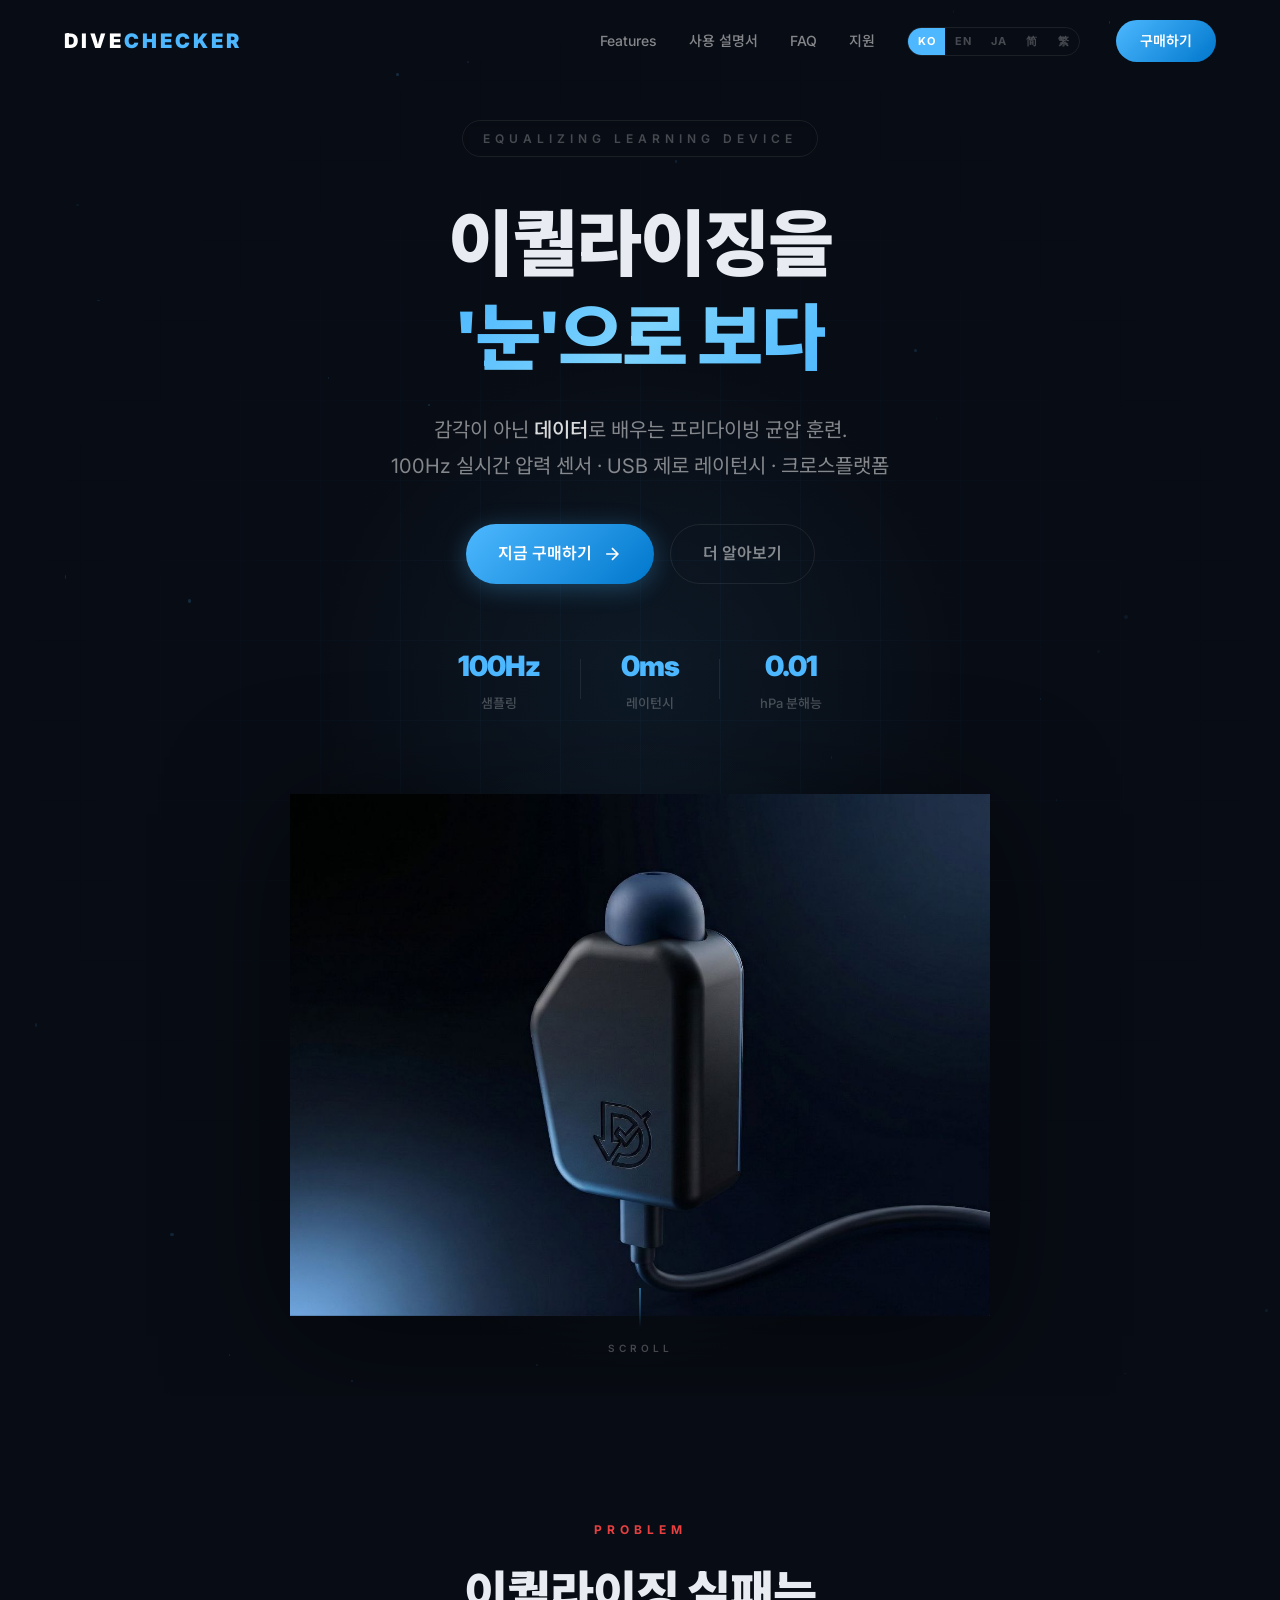
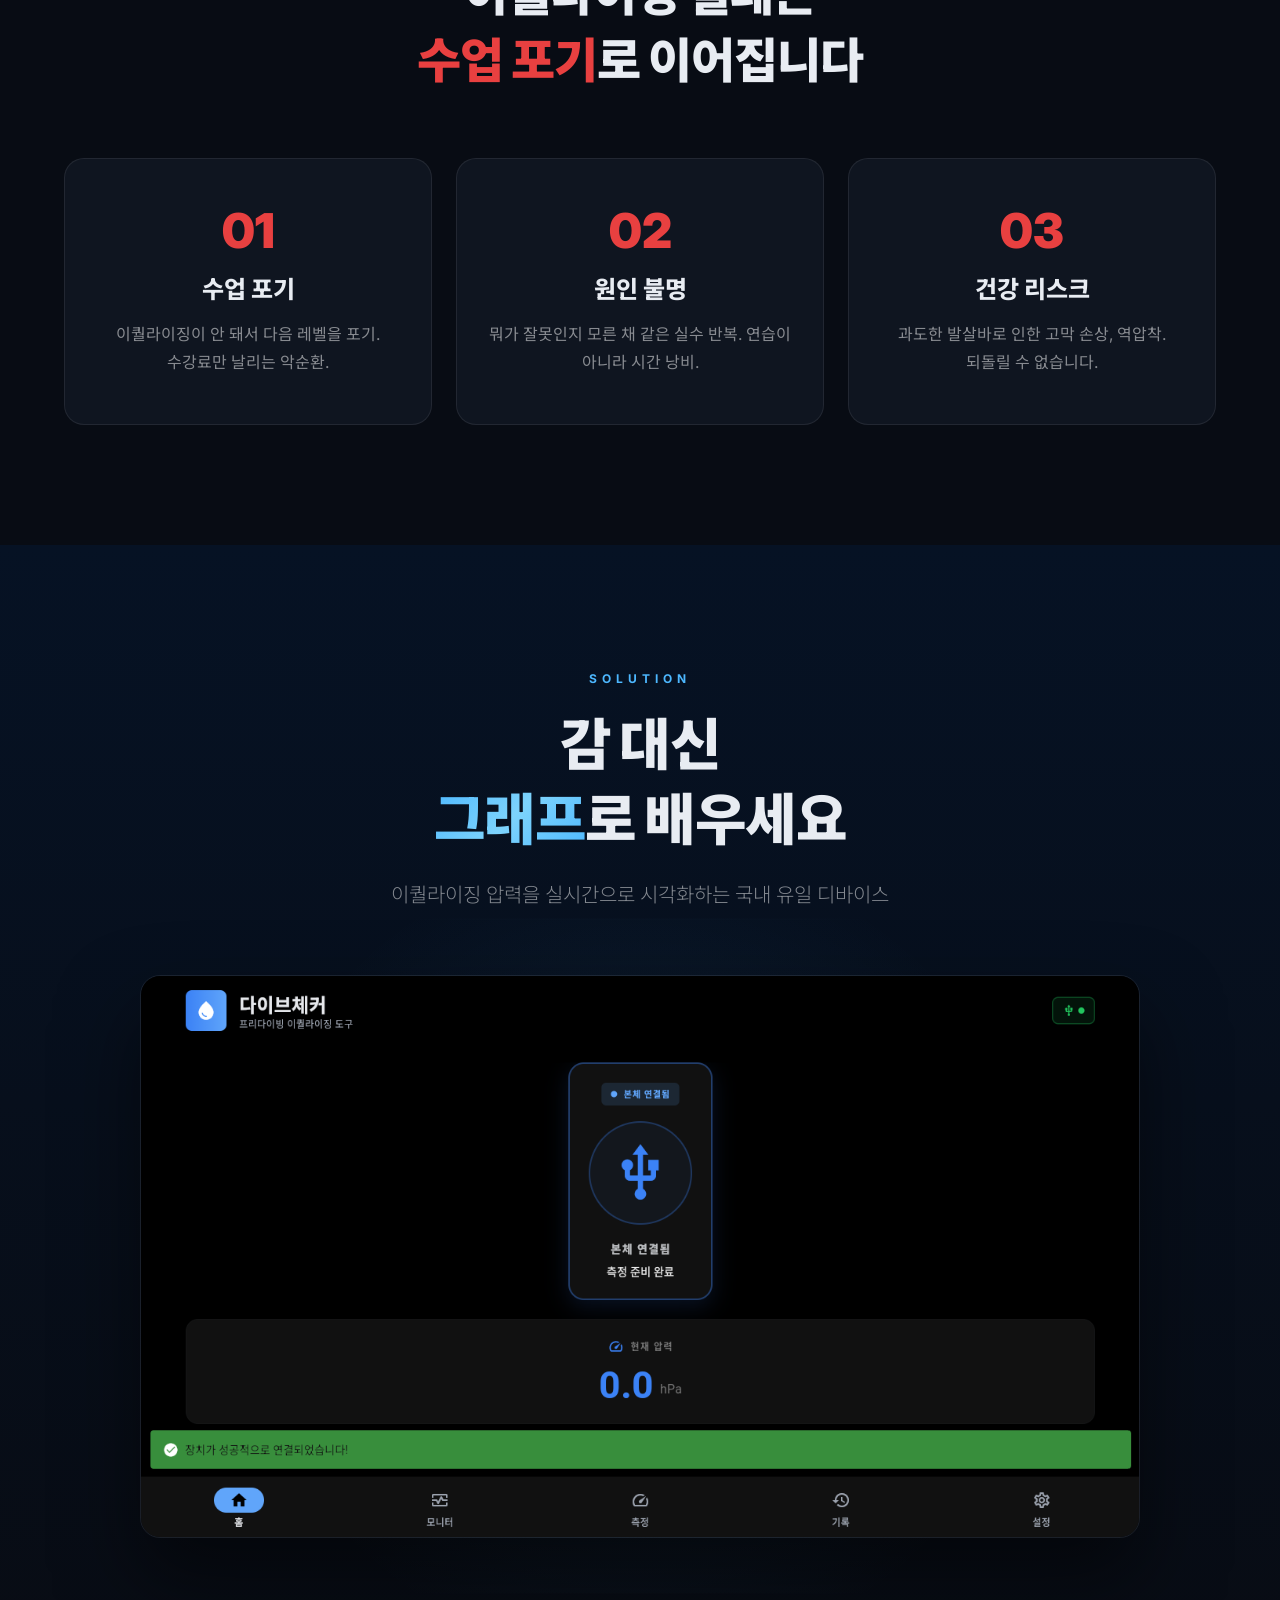
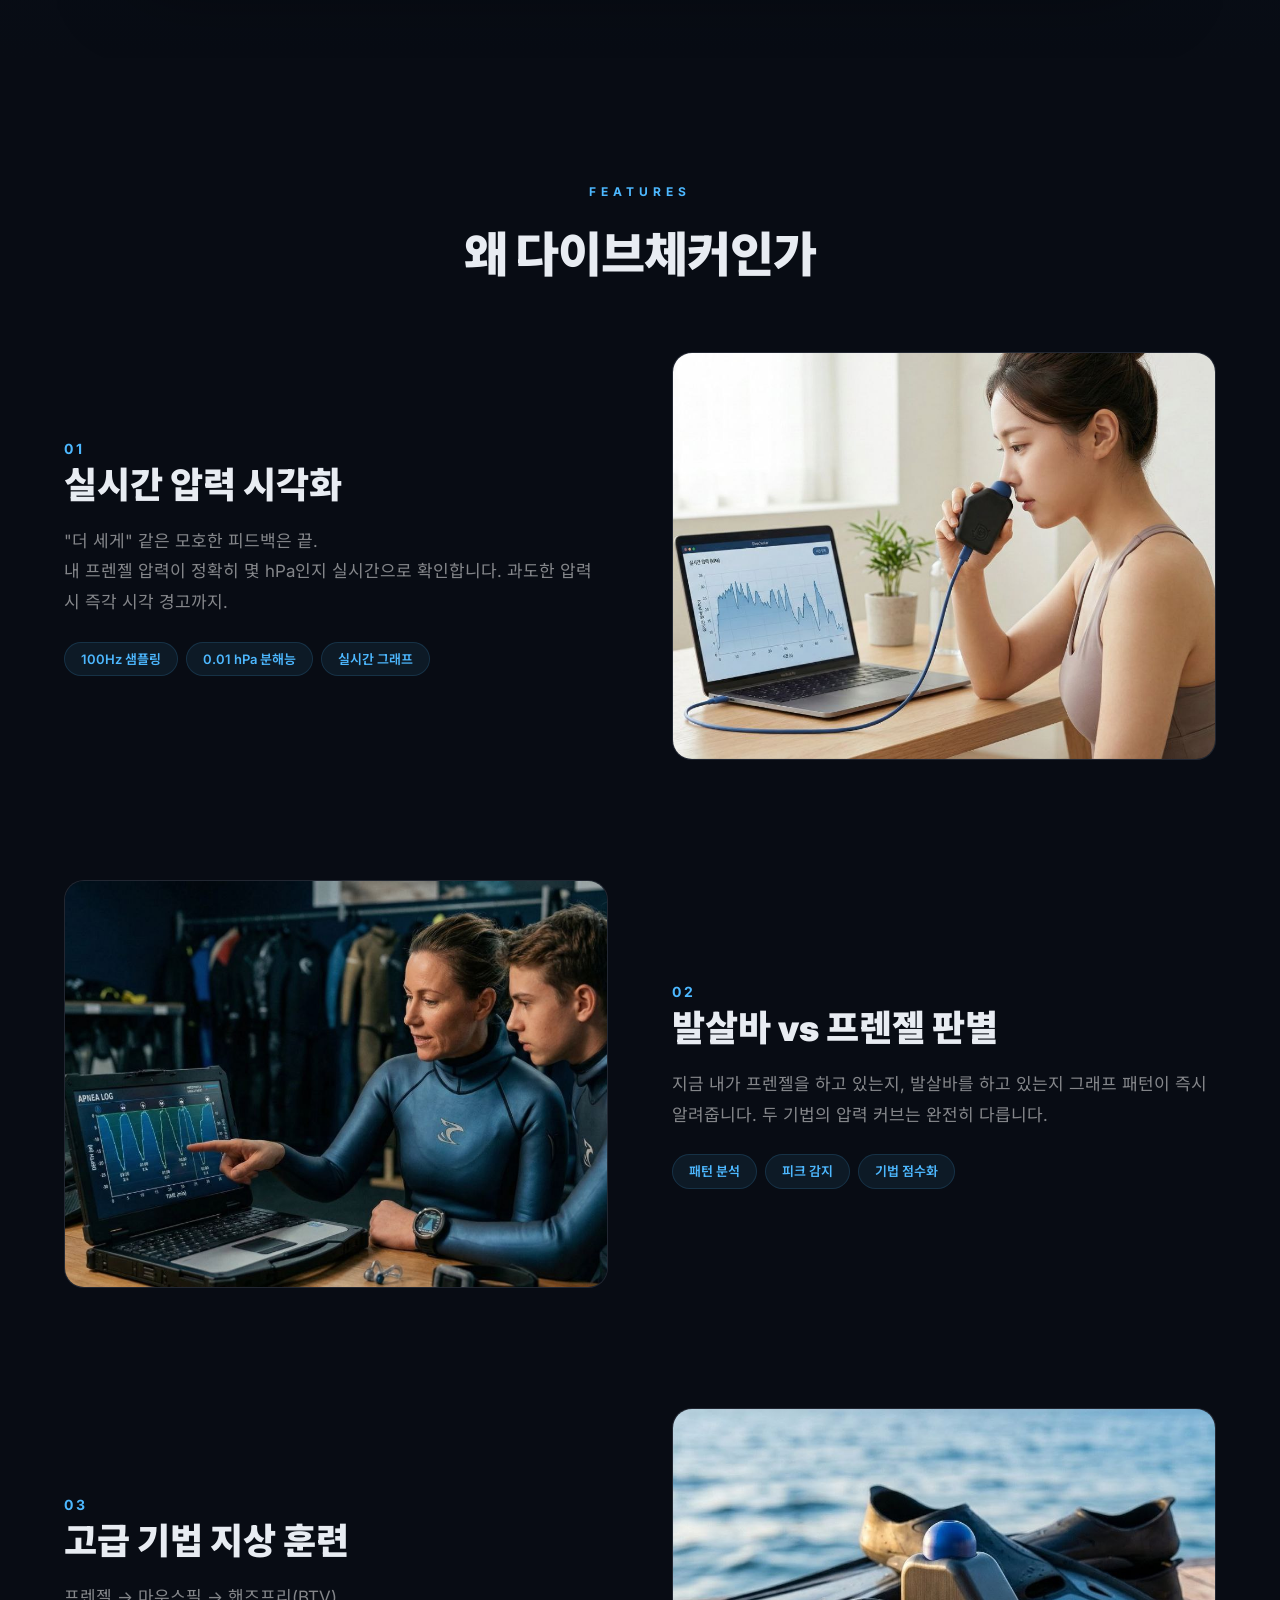
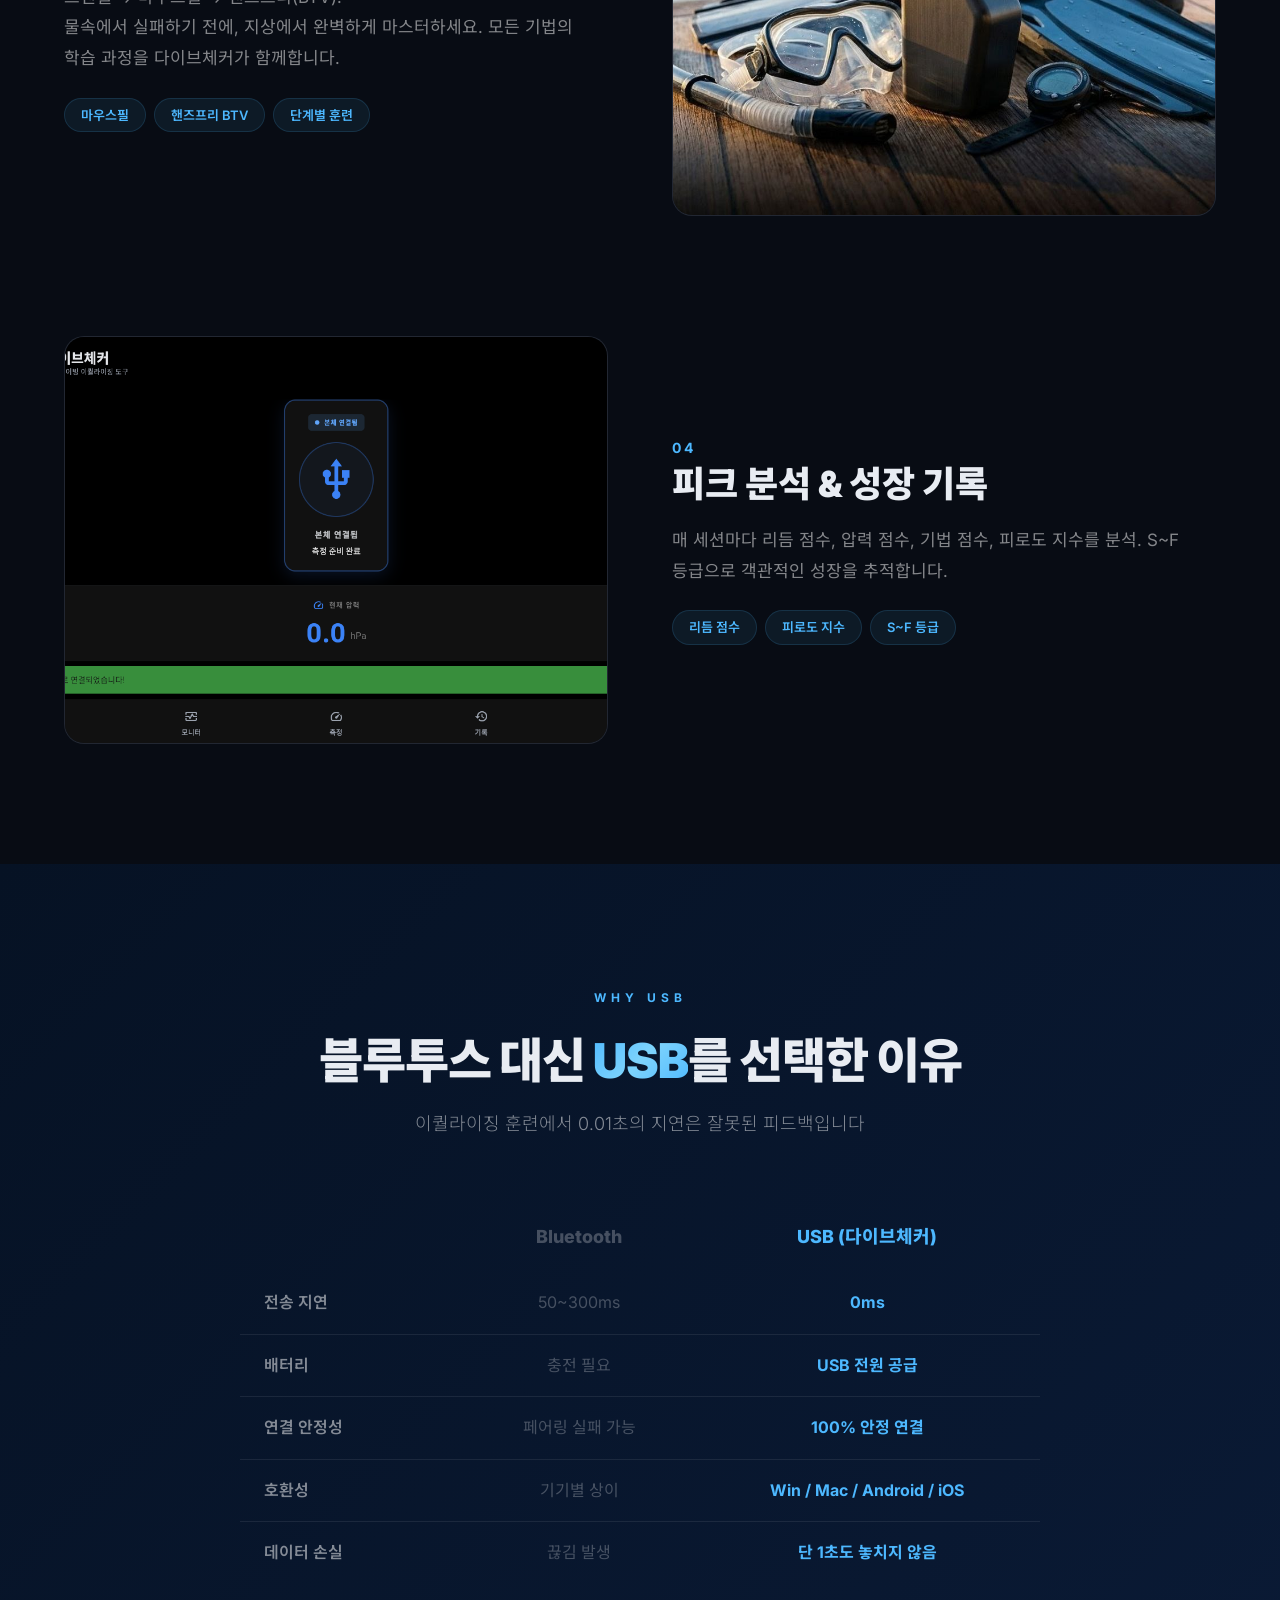
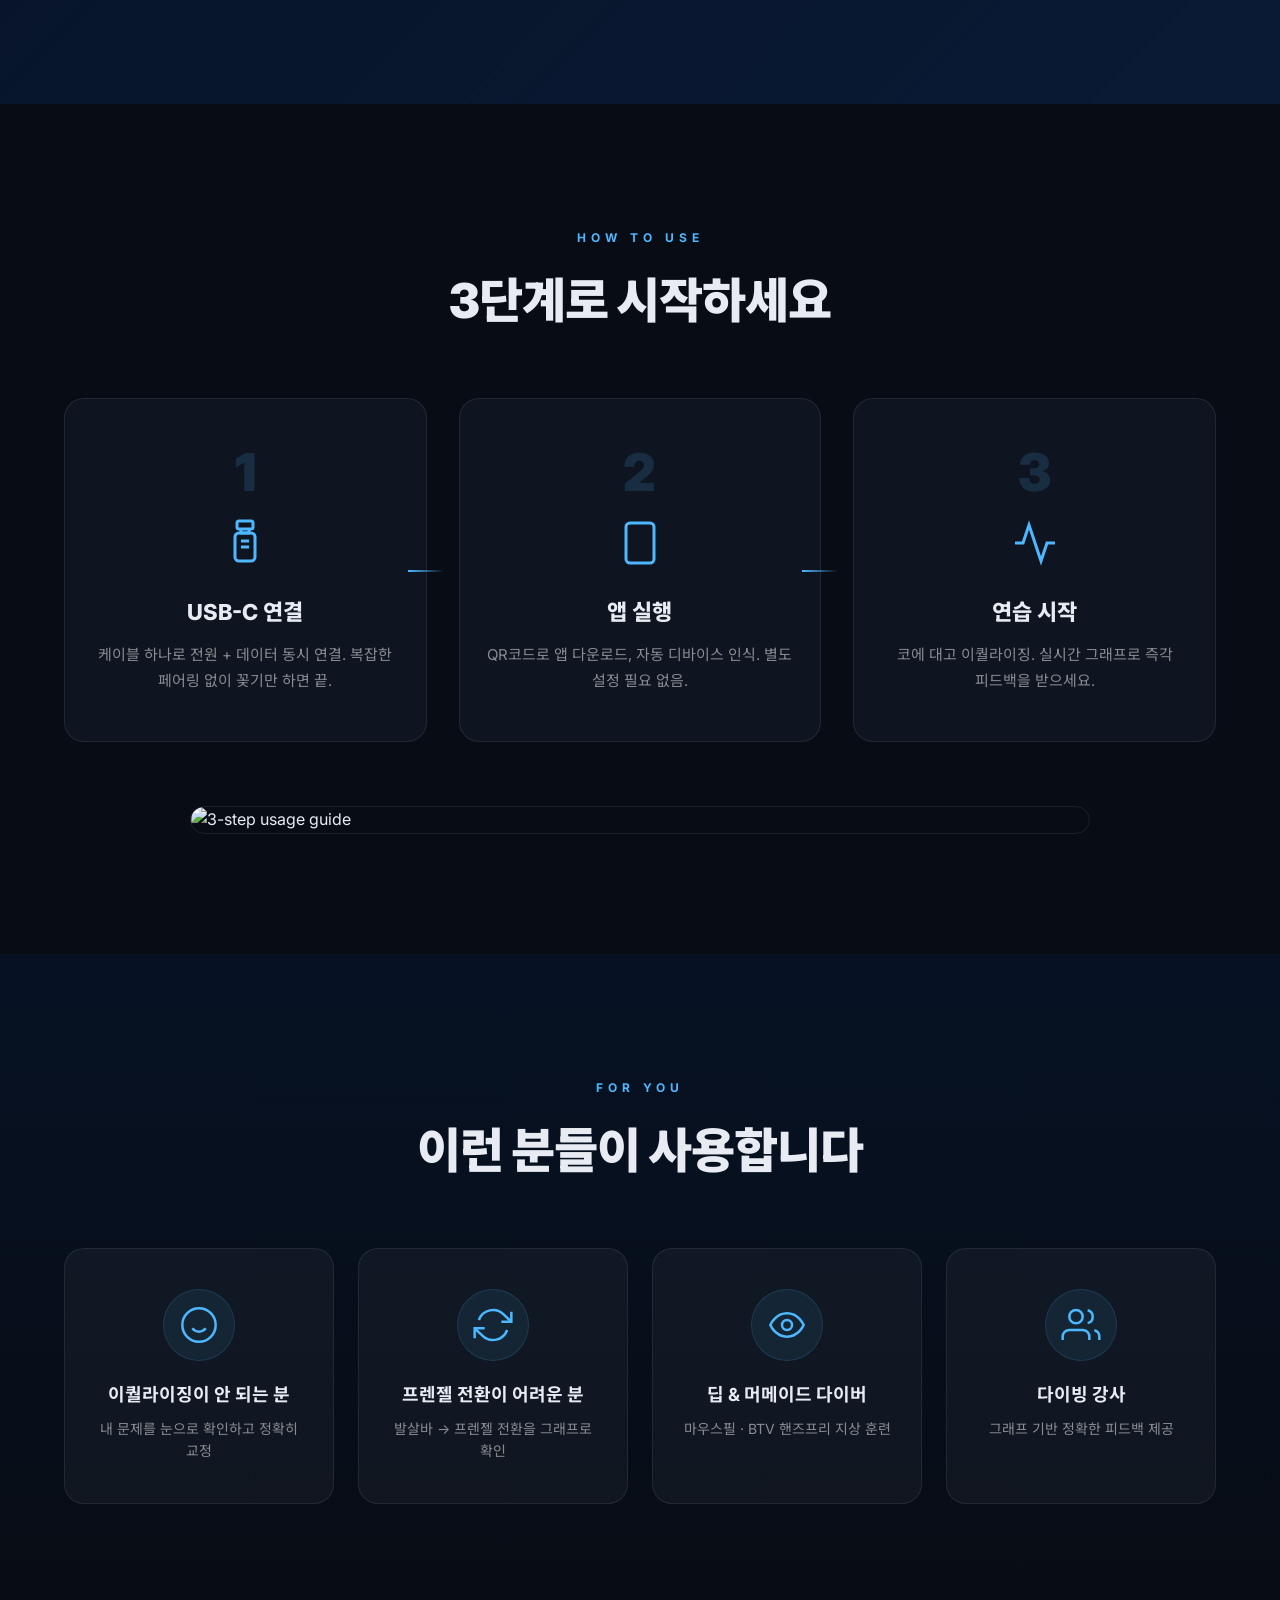
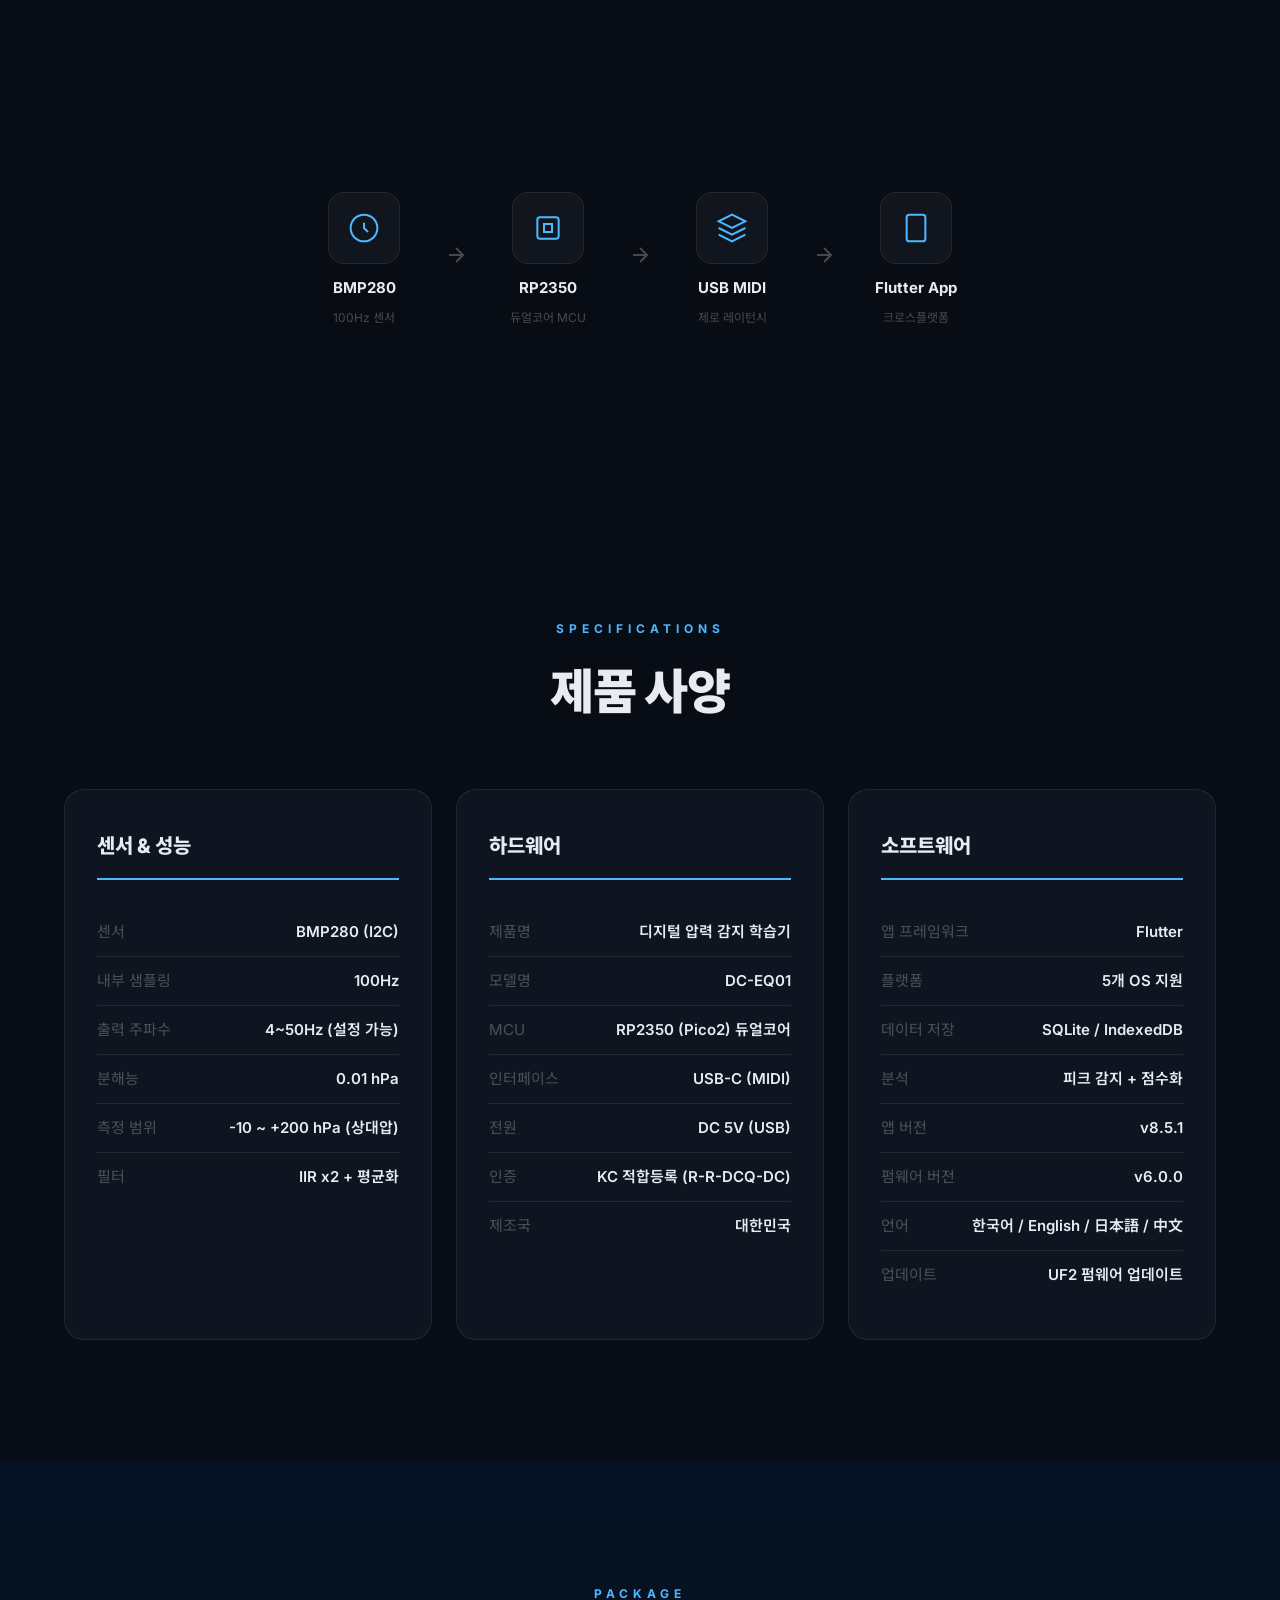
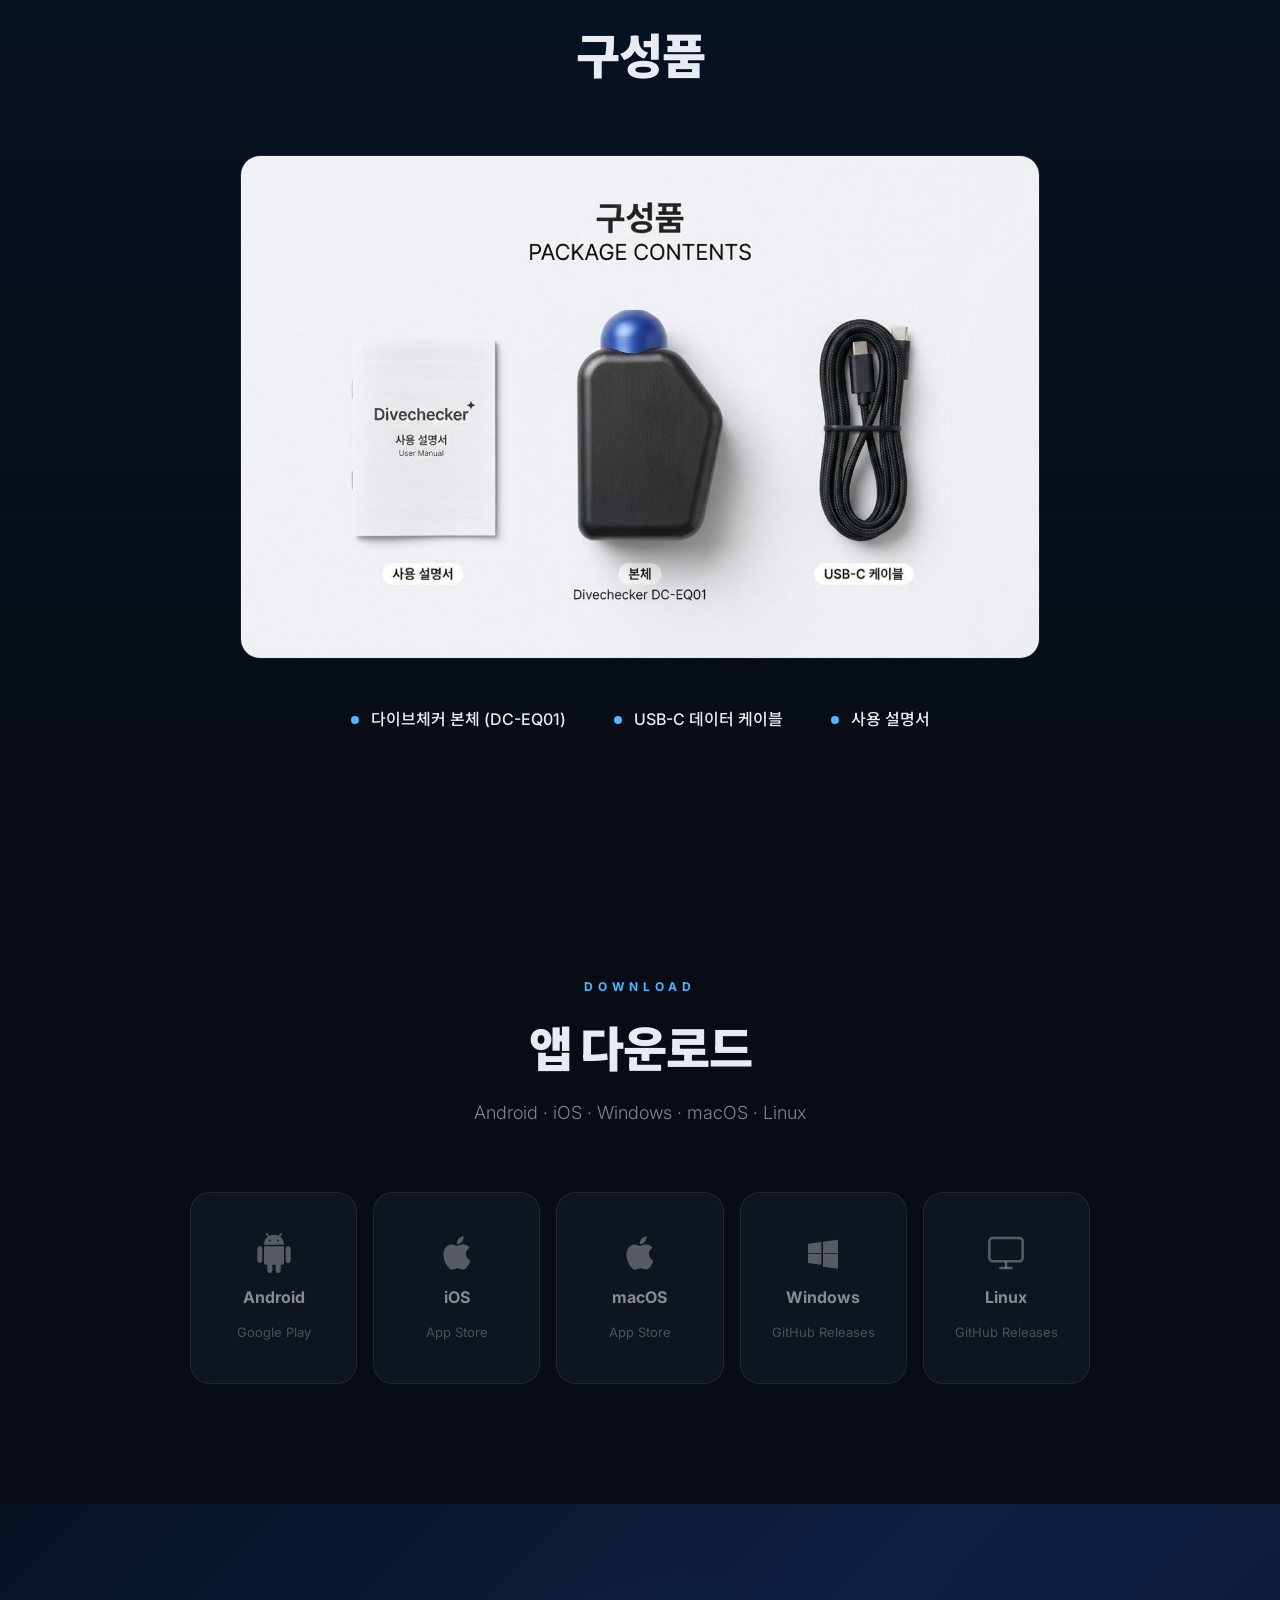
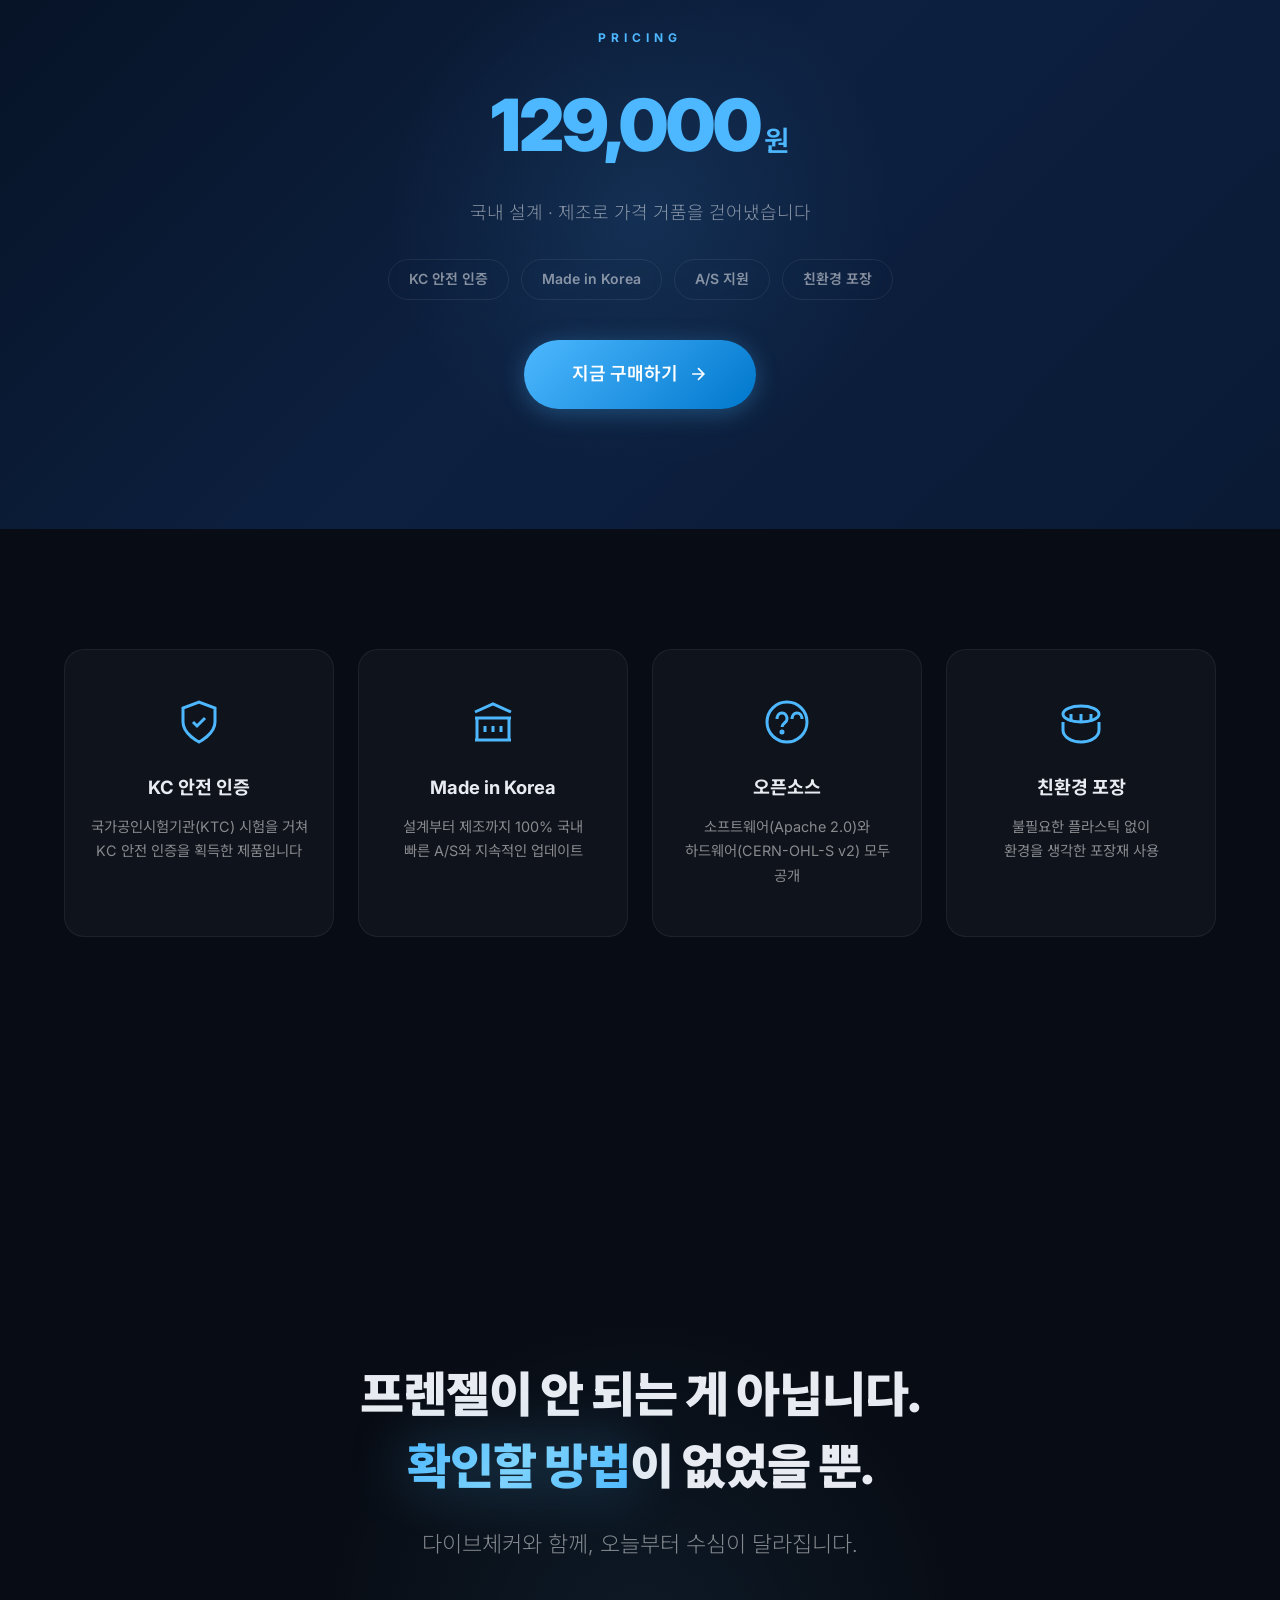
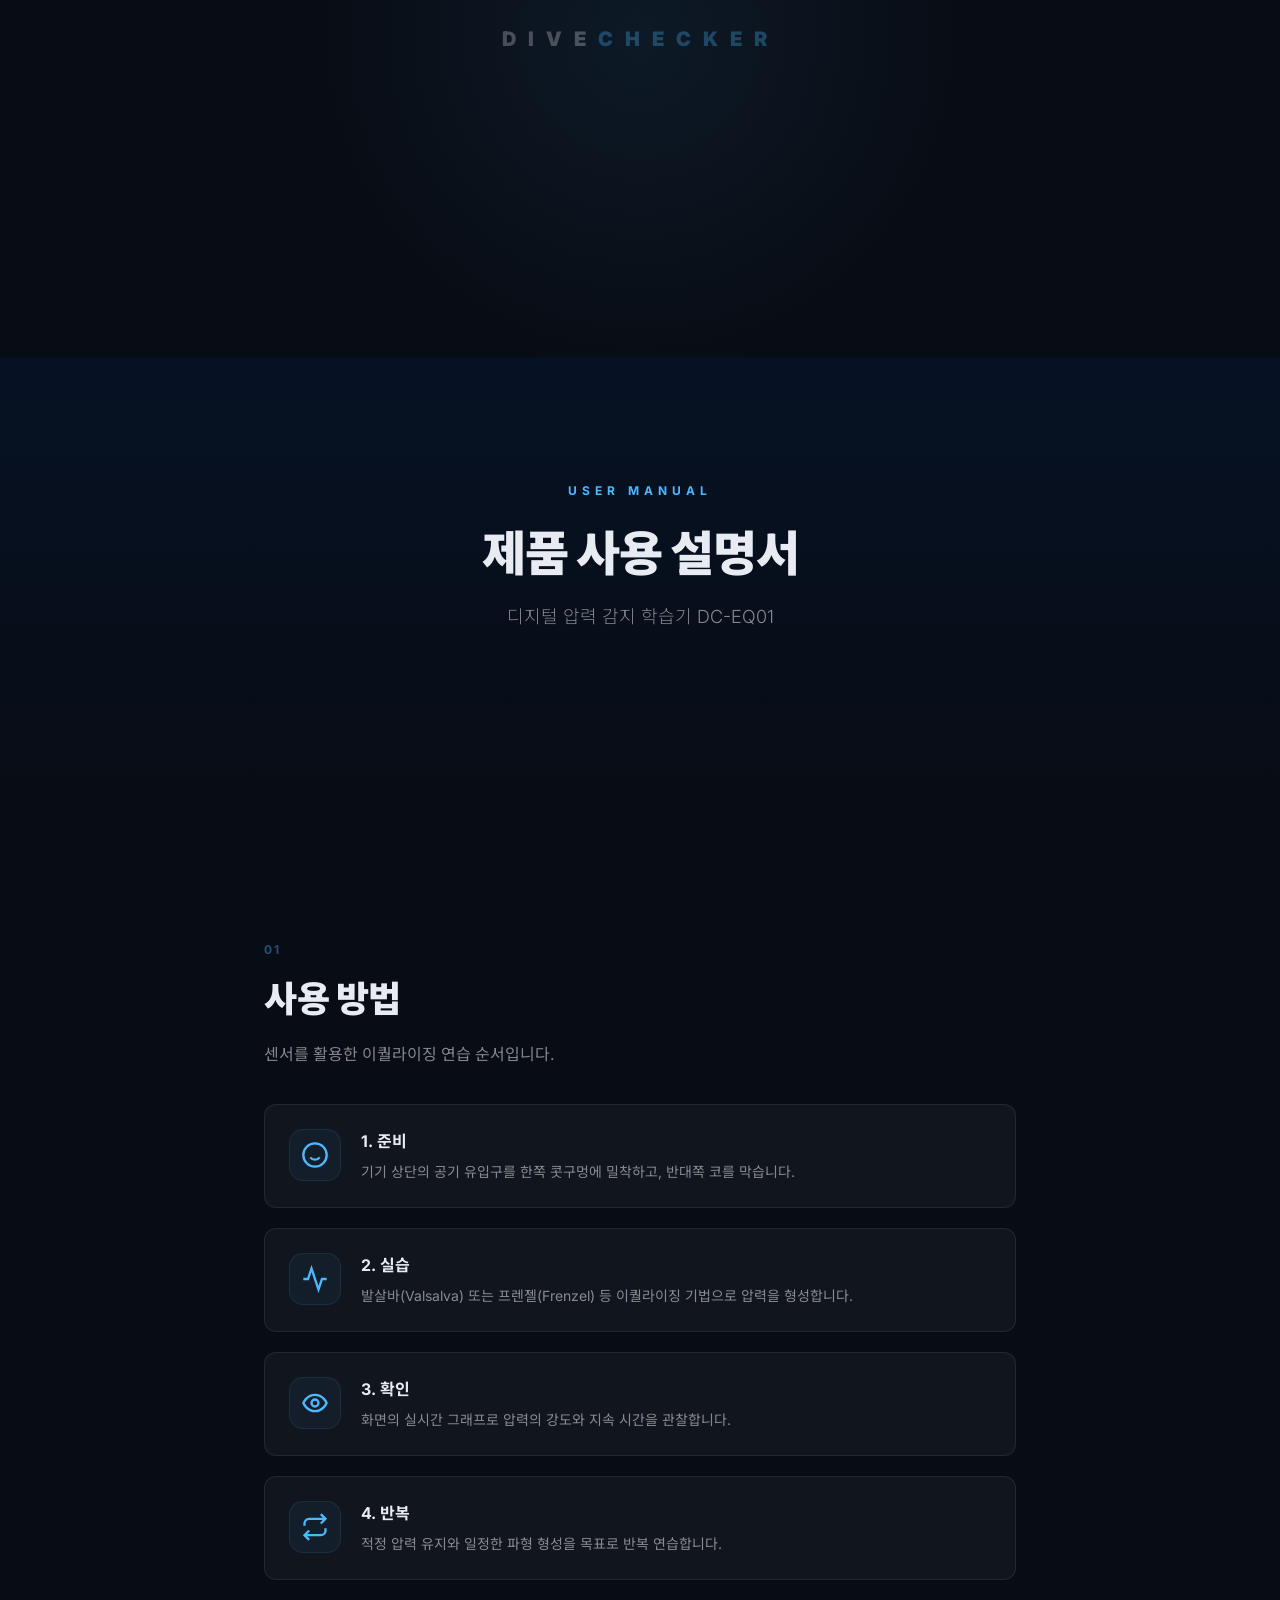
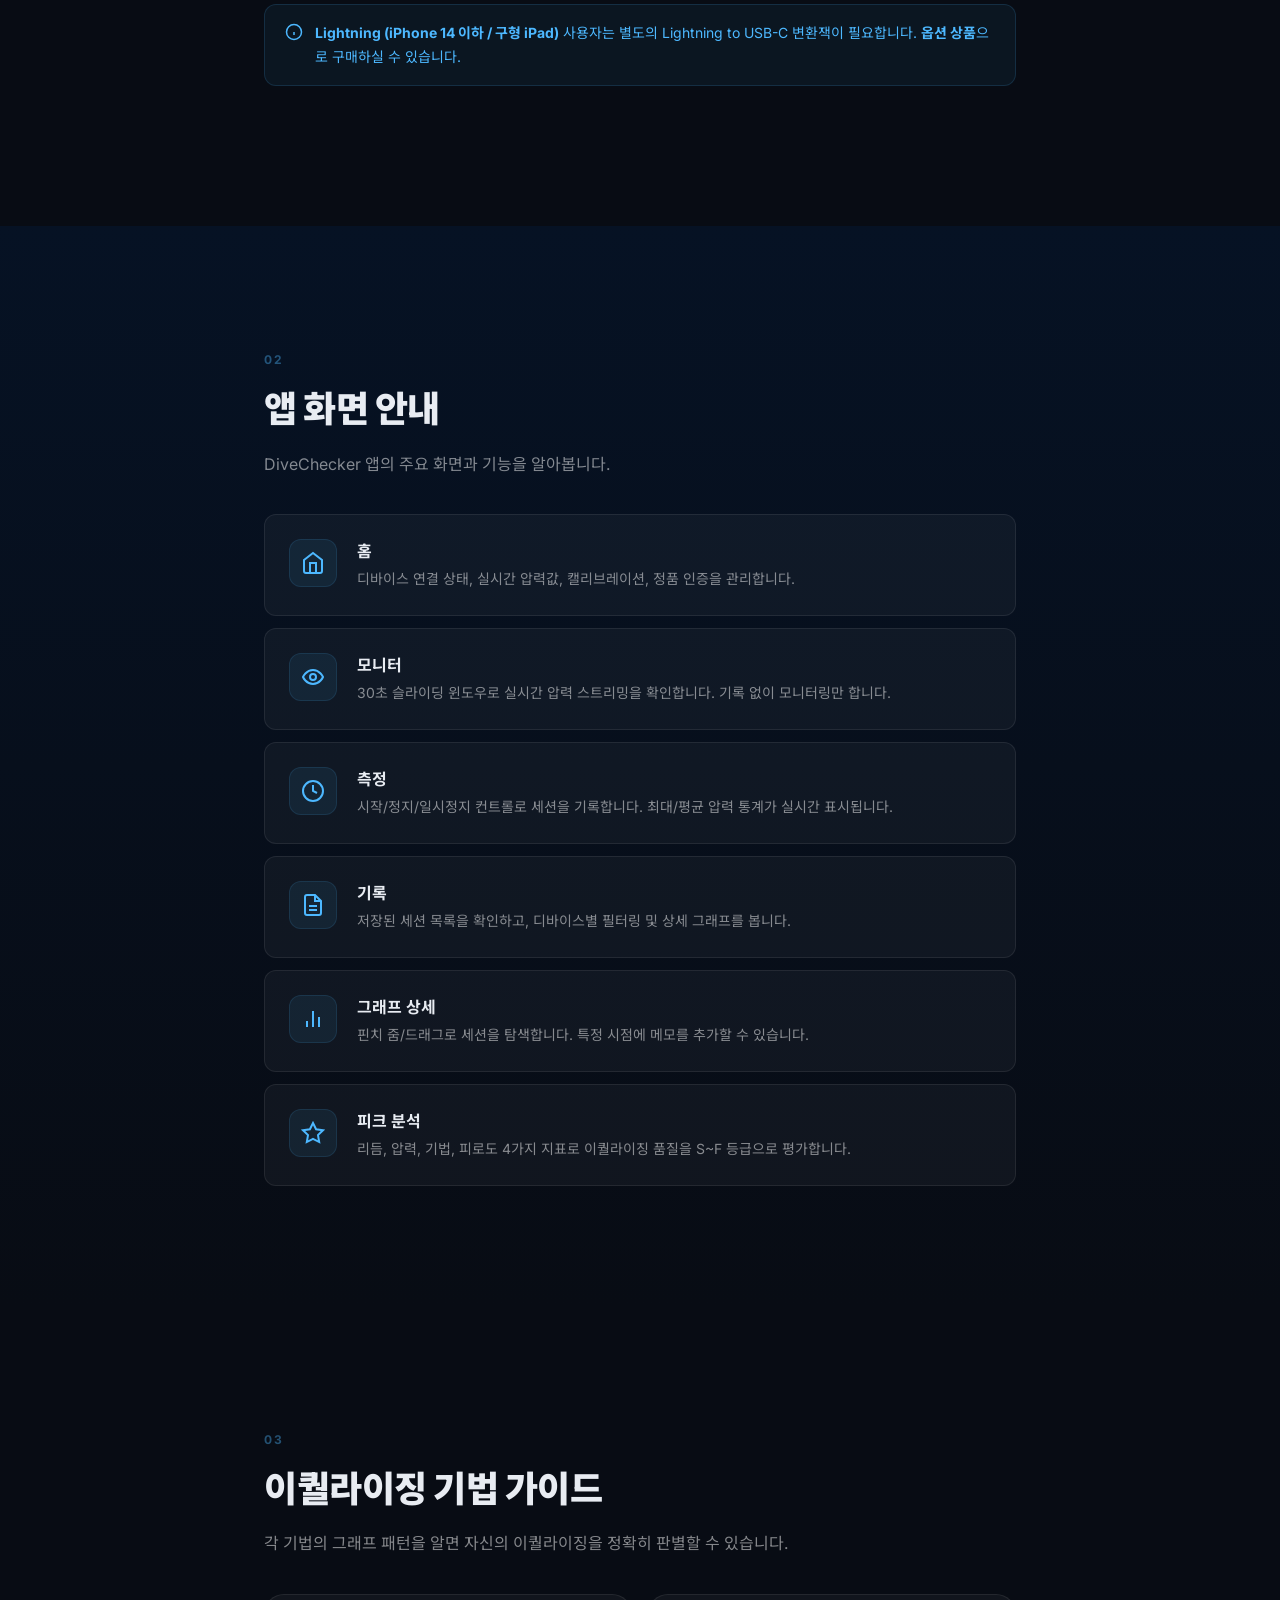
==== website/index.html @ 4c9dfb96 "fix: translate all remaining English-only ja/zh/tw entries, remove TODO, fix broken link - Translate" ====
<!DOCTYPE html>
<html lang="ko">
<head>
<meta charset="UTF-8">
<meta name="viewport" content="width=device-width, initial-scale=1.0">
<title data-i18n-title="page.title">DiveChecker — 이퀄라이징을 눈으로 보다</title>
<meta name="description" content="DiveChecker — Real-time pressure visualization for freediving equalization training. 100Hz sensor, USB zero latency.">
<link rel="preconnect" href="https://fonts.googleapis.com">
<link rel="preconnect" href="https://fonts.gstatic.com" crossorigin>
<link href="https://fonts.googleapis.com/css2?family=Inter:wght@300;400;500;600;700;800;900&family=Noto+Sans+KR:wght@300;400;500;600;700;800;900&display=swap" rel="stylesheet">
<link rel="stylesheet" href="style.css">
<link rel="stylesheet" href="pages.css">
<link rel="stylesheet" href="manual.css">
</head>
<body>

<!-- ═══════════════════════════════════════ -->
<!-- NAV                                     -->
<!-- ═══════════════════════════════════════ -->
<nav class="nav" id="nav">
    <div class="nav-inner">
        <a href="index.html" class="nav-logo">
            <span class="logo-text">DIVE<span class="logo-accent">CHECKER</span></span>
        </a>
        <div class="nav-links">
            <a href="#features">Features</a>
            <a href="#manual" data-i18n="nav.manual">사용 설명서</a>
            <a href="faq.html" data-i18n="nav.faq">FAQ</a>
            <a href="support.html" data-i18n="nav.support">지원</a>
            <a href="#buy" class="nav-cta" data-i18n="nav.buy">구매하기</a>
        </div>
        <button class="nav-hamburger" id="hamburger" aria-label="Open menu">
            <span></span><span></span><span></span>
        </button>
    </div>
</nav>

<!-- Mobile menu -->
<div class="mobile-menu" id="mobileMenu">
    <a href="#features">Features</a>
    <a href="#manual" data-i18n="nav.manual">사용 설명서</a>
    <a href="faq.html" data-i18n="nav.faq">FAQ</a>
    <a href="support.html" data-i18n="nav.support">지원</a>
    <a href="#buy" class="nav-cta" data-i18n="nav.buy">구매하기</a>
</div>


<!-- ═══════════════════════════════════════ -->
<!-- HERO                                    -->
<!-- ═══════════════════════════════════════ -->
<section class="hero">
    <div class="hero-bg">
        <div class="hero-glow"></div>
        <div class="hero-grid"></div>
        <div class="hero-particles" id="particles"></div>
    </div>
    <div class="hero-content reveal">
        <div class="hero-badge" data-i18n="hero.badge">Equalizing Learning Device</div>
        <h1 class="hero-title" data-i18n="hero.title">
            이퀄라이징을<br>
            <span class="gradient-text">'눈'으로 보다</span>
        </h1>
        <p class="hero-desc" data-i18n="hero.desc">
            감각이 아닌 <strong>데이터</strong>로 배우는 프리다이빙 균압 훈련.<br>
            100Hz 실시간 압력 센서 &middot; USB 제로 레이턴시 &middot; 크로스플랫폼
        </p>
        <div class="hero-actions">
            <a href="#buy" class="btn btn-primary">
                <span data-i18n="hero.cta-buy">지금 구매하기</span>
                <svg width="20" height="20" viewBox="0 0 24 24" fill="none" stroke="currentColor" stroke-width="2"><path d="M5 12h14M12 5l7 7-7 7"/></svg>
            </a>
            <a href="#features" class="btn btn-ghost">
                <span data-i18n="hero.cta-learn">더 알아보기</span>
            </a>
        </div>
        <div class="hero-stats">
            <div class="hero-stat">
                <span class="hero-stat-num">100Hz</span>
                <span class="hero-stat-label" data-i18n="hero.stat-sampling">샘플링</span>
            </div>
            <div class="hero-stat-divider"></div>
            <div class="hero-stat">
                <span class="hero-stat-num">0ms</span>
                <span class="hero-stat-label" data-i18n="hero.stat-latency">레이턴시</span>
            </div>
            <div class="hero-stat-divider"></div>
            <div class="hero-stat">
                <span class="hero-stat-num">0.01</span>
                <span class="hero-stat-label" data-i18n="hero.stat-resolution">hPa 분해능</span>
            </div>
        </div>
    </div>

    <div class="hero-product reveal-up">
        <div class="hero-product-glow"></div>
        <img src="assets/images/hero-product.jpg" alt="DiveChecker DC-EQ01" class="hero-product-img">
    </div>

    <div class="hero-scroll-indicator">
        <div class="scroll-line"></div>
        <span>SCROLL</span>
    </div>
</section>


<!-- ═══════════════════════════════════════ -->
<!-- PROBLEM                                 -->
<!-- ═══════════════════════════════════════ -->
<section class="section section-dark" id="problem">
    <div class="container">
        <div class="section-header reveal">
            <span class="section-label label-red">PROBLEM</span>
            <h2 class="section-title" data-i18n="problem.title">이퀄라이징 실패는<br><span class="text-red">수업 포기</span>로 이어집니다</h2>
        </div>
        <div class="problem-grid">
            <div class="problem-card reveal">
                <div class="problem-number">01</div>
                <h3 data-i18n="problem.1.title">수업 포기</h3>
                <p data-i18n="problem.1.desc">이퀄라이징이 안 돼서 다음 레벨을 포기. 수강료만 날리는 악순환.</p>
            </div>
            <div class="problem-card reveal" style="--delay: 0.1s">
                <div class="problem-number">02</div>
                <h3 data-i18n="problem.2.title">원인 불명</h3>
                <p data-i18n="problem.2.desc">뭐가 잘못인지 모른 채 같은 실수 반복. 연습이 아니라 시간 낭비.</p>
            </div>
            <div class="problem-card reveal" style="--delay: 0.2s">
                <div class="problem-number">03</div>
                <h3 data-i18n="problem.3.title">건강 리스크</h3>
                <p data-i18n="problem.3.desc">과도한 발살바로 인한 고막 손상, 역압착. 되돌릴 수 없습니다.</p>
            </div>
        </div>
    </div>
</section>


<!-- ═══════════════════════════════════════ -->
<!-- SOLUTION INTRO                          -->
<!-- ═══════════════════════════════════════ -->
<section class="section section-gradient">
    <div class="container">
        <div class="solution-intro reveal">
            <span class="section-label">SOLUTION</span>
            <h2 class="section-title-lg" data-i18n="solution.title">
                감 대신<br>
                <span class="gradient-text">그래프</span>로 배우세요
            </h2>
            <p class="solution-sub" data-i18n="solution.sub">이퀄라이징 압력을 실시간으로 시각화하는 국내 유일 디바이스</p>
        </div>

        <div class="app-showcase reveal-up">
            <div class="app-showcase-glow"></div>
            <img src="assets/images/app-mockup.png" alt="DiveChecker app real-time graph" class="app-showcase-img">
        </div>
    </div>
</section>


<!-- ═══════════════════════════════════════ -->
<!-- FEATURES                                -->
<!-- ═══════════════════════════════════════ -->
<section class="section section-dark" id="features">
    <div class="container">
        <div class="section-header reveal">
            <span class="section-label">FEATURES</span>
            <h2 class="section-title" data-i18n="features.title">왜 다이브체커인가</h2>
        </div>

        <!-- Feature 01 -->
        <div class="feature-row reveal">
            <div class="feature-text">
                <span class="feature-num">01</span>
                <h3 class="feature-title" data-i18n="feat1.title">실시간 압력 시각화</h3>
                <p class="feature-desc" data-i18n="feat1.desc">
                    "더 세게" 같은 모호한 피드백은 끝.<br>
                    내 프렌젤 압력이 정확히 몇 hPa인지 실시간으로 확인합니다.
                    과도한 압력 시 즉각 시각 경고까지.
                </p>
                <div class="feature-tags">
                    <span class="tag" data-i18n="feat1.tag1">100Hz 샘플링</span>
                    <span class="tag" data-i18n="feat1.tag2">0.01 hPa 분해능</span>
                    <span class="tag" data-i18n="feat1.tag3">실시간 그래프</span>
                </div>
            </div>
            <div class="feature-visual">
                <div class="feature-img-wrap">
                    <img src="assets/images/feature-usage.jpg" alt="Real-time pressure graph">
                </div>
            </div>
        </div>

        <!-- Feature 02 -->
        <div class="feature-row feature-row-reverse reveal">
            <div class="feature-text">
                <span class="feature-num">02</span>
                <h3 class="feature-title" data-i18n="feat2.title">발살바 vs 프렌젤 판별</h3>
                <p class="feature-desc" data-i18n="feat2.desc">
                    지금 내가 프렌젤을 하고 있는지, 발살바를 하고 있는지
                    그래프 패턴이 즉시 알려줍니다.
                    두 기법의 압력 커브는 완전히 다릅니다.
                </p>
                <div class="feature-tags">
                    <span class="tag" data-i18n="feat2.tag1">패턴 분석</span>
                    <span class="tag" data-i18n="feat2.tag2">피크 감지</span>
                    <span class="tag" data-i18n="feat2.tag3">기법 점수화</span>
                </div>
            </div>
            <div class="feature-visual">
                <div class="feature-img-wrap">
                    <img src="assets/images/feature-analysis.jpg" alt="Valsalva vs Frenzel comparison">
                </div>
            </div>
        </div>

        <!-- Feature 03 -->
        <div class="feature-row reveal">
            <div class="feature-text">
                <span class="feature-num">03</span>
                <h3 class="feature-title" data-i18n="feat3.title">고급 기법 지상 훈련</h3>
                <p class="feature-desc" data-i18n="feat3.desc">
                    프렌젤 → 마우스필 → 핸즈프리(BTV).<br>
                    물속에서 실패하기 전에, 지상에서 완벽하게 마스터하세요.
                    모든 기법의 학습 과정을 다이브체커가 함께합니다.
                </p>
                <div class="feature-tags">
                    <span class="tag" data-i18n="feat3.tag1">마우스필</span>
                    <span class="tag" data-i18n="feat3.tag2">핸즈프리 BTV</span>
                    <span class="tag" data-i18n="feat3.tag3">단계별 훈련</span>
                </div>
            </div>
            <div class="feature-visual">
                <div class="feature-img-wrap">
                    <img src="assets/images/lifestyle.jpg" alt="Advanced technique training">
                </div>
            </div>
        </div>

        <!-- Feature 04 -->
        <div class="feature-row feature-row-reverse reveal">
            <div class="feature-text">
                <span class="feature-num">04</span>
                <h3 class="feature-title" data-i18n="feat4.title">피크 분석 & 성장 기록</h3>
                <p class="feature-desc" data-i18n="feat4.desc">
                    매 세션마다 리듬 점수, 압력 점수, 기법 점수, 피로도 지수를 분석.
                    S~F 등급으로 객관적인 성장을 추적합니다.
                </p>
                <div class="feature-tags">
                    <span class="tag" data-i18n="feat4.tag1">리듬 점수</span>
                    <span class="tag" data-i18n="feat4.tag2">피로도 지수</span>
                    <span class="tag" data-i18n="feat4.tag3">S~F 등급</span>
                </div>
            </div>
            <div class="feature-visual">
                <div class="feature-img-wrap">
                    <img src="assets/images/app-mockup.png" alt="Peak analysis results">
                </div>
            </div>
        </div>
    </div>
</section>


<!-- ═══════════════════════════════════════ -->
<!-- WHY USB (비교 테이블)                    -->
<!-- ═══════════════════════════════════════ -->
<section class="section section-navy">
    <div class="container">
        <div class="section-header reveal">
            <span class="section-label">WHY USB</span>
            <h2 class="section-title" data-i18n="usb.title">블루투스 대신 <span class="gradient-text">USB</span>를 선택한 이유</h2>
            <p class="section-sub" data-i18n="usb.sub">이퀄라이징 훈련에서 0.01초의 지연은 잘못된 피드백입니다</p>
        </div>
        <div class="compare-table-wrap reveal">
            <table class="compare-table">
                <thead>
                    <tr>
                        <th></th>
                        <th class="col-bt" data-i18n="usb.col-bt">Bluetooth</th>
                        <th class="col-usb" data-i18n="usb.col-usb">USB (다이브체커)</th>
                    </tr>
                </thead>
                <tbody>
                    <tr>
                        <td class="row-label" data-i18n="usb.row1">전송 지연</td>
                        <td class="col-bt-body" data-i18n="usb.row1-bt">50~300ms</td>
                        <td class="col-usb-body highlight" data-i18n="usb.row1-usb">0ms</td>
                    </tr>
                    <tr>
                        <td class="row-label" data-i18n="usb.row2">배터리</td>
                        <td class="col-bt-body" data-i18n="usb.row2-bt">충전 필요</td>
                        <td class="col-usb-body highlight" data-i18n="usb.row2-usb">USB 전원 공급</td>
                    </tr>
                    <tr>
                        <td class="row-label" data-i18n="usb.row3">연결 안정성</td>
                        <td class="col-bt-body" data-i18n="usb.row3-bt">페어링 실패 가능</td>
                        <td class="col-usb-body highlight" data-i18n="usb.row3-usb">100% 안정 연결</td>
                    </tr>
                    <tr>
                        <td class="row-label" data-i18n="usb.row4">호환성</td>
                        <td class="col-bt-body" data-i18n="usb.row4-bt">기기별 상이</td>
                        <td class="col-usb-body highlight" data-i18n="usb.row4-usb">Win / Mac / Android / iOS</td>
                    </tr>
                    <tr>
                        <td class="row-label" data-i18n="usb.row5">데이터 손실</td>
                        <td class="col-bt-body" data-i18n="usb.row5-bt">끊김 발생</td>
                        <td class="col-usb-body highlight" data-i18n="usb.row5-usb">단 1초도 놓치지 않음</td>
                    </tr>
                </tbody>
            </table>
        </div>
    </div>
</section>


<!-- ═══════════════════════════════════════ -->
<!-- HOW IT WORKS                            -->
<!-- ═══════════════════════════════════════ -->
<section class="section section-dark" id="how-it-works">
    <div class="container">
        <div class="section-header reveal">
            <span class="section-label">HOW TO USE</span>
            <h2 class="section-title" data-i18n="how.title">3단계로 시작하세요</h2>
        </div>
        <div class="steps-grid">
            <div class="step-card reveal">
                <div class="step-line"></div>
                <div class="step-number">1</div>
                <div class="step-icon">
                    <svg width="48" height="48" viewBox="0 0 24 24" fill="none" stroke="currentColor" stroke-width="1.5">
                        <rect x="8" y="1" width="8" height="4" rx="1"/>
                        <path d="M10 5v2h4V5"/>
                        <rect x="7" y="7" width="10" height="14" rx="2"/>
                        <path d="M10 11h4M10 14h4"/>
                    </svg>
                </div>
                <h3 data-i18n="how.step1.title">USB-C 연결</h3>
                <p data-i18n="how.step1.desc">케이블 하나로 전원 + 데이터 동시 연결. 복잡한 페어링 없이 꽂기만 하면 끝.</p>
            </div>
            <div class="step-card reveal" style="--delay: 0.15s">
                <div class="step-line"></div>
                <div class="step-number">2</div>
                <div class="step-icon">
                    <svg width="48" height="48" viewBox="0 0 24 24" fill="none" stroke="currentColor" stroke-width="1.5">
                        <rect x="5" y="2" width="14" height="20" rx="2"/>
                        <path d="M12 18h.01"/>
                    </svg>
                </div>
                <h3 data-i18n="how.step2.title">앱 실행</h3>
                <p data-i18n="how.step2.desc">QR코드로 앱 다운로드, 자동 디바이스 인식. 별도 설정 필요 없음.</p>
            </div>
            <div class="step-card reveal" style="--delay: 0.3s">
                <div class="step-line"></div>
                <div class="step-number">3</div>
                <div class="step-icon">
                    <svg width="48" height="48" viewBox="0 0 24 24" fill="none" stroke="currentColor" stroke-width="1.5">
                        <polyline points="22,12 18,12 15,21 9,3 6,12 2,12"/>
                    </svg>
                </div>
                <h3 data-i18n="how.step3.title">연습 시작</h3>
                <p data-i18n="how.step3.desc">코에 대고 이퀄라이징. 실시간 그래프로 즉각 피드백을 받으세요.</p>
            </div>
        </div>

        <div class="steps-visual reveal-up">
            <img src="assets/images/how-to-use.png" alt="3-step usage guide">
        </div>
    </div>
</section>


<!-- ═══════════════════════════════════════ -->
<!-- TARGET USERS                            -->
<!-- ═══════════════════════════════════════ -->
<section class="section section-gradient">
    <div class="container">
        <div class="section-header reveal">
            <span class="section-label">FOR YOU</span>
            <h2 class="section-title" data-i18n="target.title">이런 분들이 사용합니다</h2>
        </div>
        <div class="target-grid">
            <div class="target-card reveal">
                <div class="target-icon-wrap">
                    <svg width="40" height="40" viewBox="0 0 24 24" fill="none" stroke="currentColor" stroke-width="1.5">
                        <circle cx="12" cy="12" r="10"/><path d="M8 14s1.5 2 4 2 4-2 4-2"/><line x1="9" y1="9" x2="9.01" y2="9"/><line x1="15" y1="9" x2="15.01" y2="9"/>
                    </svg>
                </div>
                <h3 data-i18n="target.1.title">이퀄라이징이 안 되는 분</h3>
                <p data-i18n="target.1.desc">내 문제를 눈으로 확인하고 정확히 교정</p>
            </div>
            <div class="target-card reveal" style="--delay: 0.1s">
                <div class="target-icon-wrap">
                    <svg width="40" height="40" viewBox="0 0 24 24" fill="none" stroke="currentColor" stroke-width="1.5">
                        <polyline points="23,4 23,10 17,10"/><polyline points="1,20 1,14 7,14"/><path d="M3.51 9a9 9 0 0114.85-3.36L23 10M1 14l4.64 4.36A9 9 0 0020.49 15"/>
                    </svg>
                </div>
                <h3 data-i18n="target.2.title">프렌젤 전환이 어려운 분</h3>
                <p data-i18n="target.2.desc">발살바 → 프렌젤 전환을 그래프로 확인</p>
            </div>
            <div class="target-card reveal" style="--delay: 0.2s">
                <div class="target-icon-wrap">
                    <svg width="40" height="40" viewBox="0 0 24 24" fill="none" stroke="currentColor" stroke-width="1.5">
                        <path d="M2 12s3-7 10-7 10 7 10 7-3 7-10 7-10-7-10-7z"/><circle cx="12" cy="12" r="3"/>
                    </svg>
                </div>
                <h3 data-i18n="target.3.title">딥 & 머메이드 다이버</h3>
                <p data-i18n="target.3.desc">마우스필 · BTV 핸즈프리 지상 훈련</p>
            </div>
            <div class="target-card reveal" style="--delay: 0.3s">
                <div class="target-icon-wrap">
                    <svg width="40" height="40" viewBox="0 0 24 24" fill="none" stroke="currentColor" stroke-width="1.5">
                        <path d="M17 21v-2a4 4 0 00-4-4H5a4 4 0 00-4 4v2"/><circle cx="9" cy="7" r="4"/><path d="M23 21v-2a4 4 0 00-3-3.87"/><path d="M16 3.13a4 4 0 010 7.75"/>
                    </svg>
                </div>
                <h3 data-i18n="target.4.title">다이빙 강사</h3>
                <p data-i18n="target.4.desc">그래프 기반 정확한 피드백 제공</p>
            </div>
        </div>
    </div>
</section>


<!-- ═══════════════════════════════════════ -->
<!-- TECH FLOW                               -->
<!-- ═══════════════════════════════════════ -->
<section class="section section-dark">
    <div class="container">
        <div class="tech-flow reveal">
            <div class="tech-flow-item">
                <div class="tech-flow-icon">
                    <svg width="32" height="32" viewBox="0 0 24 24" fill="none" stroke="currentColor" stroke-width="1.5"><circle cx="12" cy="12" r="10"/><path d="M12 8v4l3 3"/></svg>
                </div>
                <span class="tech-flow-label">BMP280</span>
                <span class="tech-flow-detail" data-i18n="tech.sensor">100Hz 센서</span>
            </div>
            <div class="tech-flow-arrow">
                <svg width="24" height="24" viewBox="0 0 24 24" fill="none" stroke="currentColor" stroke-width="2"><path d="M5 12h14M12 5l7 7-7 7"/></svg>
            </div>
            <div class="tech-flow-item">
                <div class="tech-flow-icon">
                    <svg width="32" height="32" viewBox="0 0 24 24" fill="none" stroke="currentColor" stroke-width="1.5"><rect x="4" y="4" width="16" height="16" rx="2"/><path d="M9 9h6v6H9z"/></svg>
                </div>
                <span class="tech-flow-label">RP2350</span>
                <span class="tech-flow-detail" data-i18n="tech.mcu">듀얼코어 MCU</span>
            </div>
            <div class="tech-flow-arrow">
                <svg width="24" height="24" viewBox="0 0 24 24" fill="none" stroke="currentColor" stroke-width="2"><path d="M5 12h14M12 5l7 7-7 7"/></svg>
            </div>
            <div class="tech-flow-item">
                <div class="tech-flow-icon">
                    <svg width="32" height="32" viewBox="0 0 24 24" fill="none" stroke="currentColor" stroke-width="1.5"><path d="M12 2L2 7l10 5 10-5-10-5z"/><path d="M2 17l10 5 10-5"/><path d="M2 12l10 5 10-5"/></svg>
                </div>
                <span class="tech-flow-label">USB MIDI</span>
                <span class="tech-flow-detail" data-i18n="tech.midi">제로 레이턴시</span>
            </div>
            <div class="tech-flow-arrow">
                <svg width="24" height="24" viewBox="0 0 24 24" fill="none" stroke="currentColor" stroke-width="2"><path d="M5 12h14M12 5l7 7-7 7"/></svg>
            </div>
            <div class="tech-flow-item">
                <div class="tech-flow-icon">
                    <svg width="32" height="32" viewBox="0 0 24 24" fill="none" stroke="currentColor" stroke-width="1.5"><rect x="5" y="2" width="14" height="20" rx="2"/><path d="M12 18h.01"/></svg>
                </div>
                <span class="tech-flow-label">Flutter App</span>
                <span class="tech-flow-detail" data-i18n="tech.app">크로스플랫폼</span>
            </div>
        </div>
    </div>
</section>


<!-- ═══════════════════════════════════════ -->
<!-- SPECS                                   -->
<!-- ═══════════════════════════════════════ -->
<section class="section section-dark" id="specs">
    <div class="container">
        <div class="section-header reveal">
            <span class="section-label">SPECIFICATIONS</span>
            <h2 class="section-title" data-i18n="specs.title">제품 사양</h2>
        </div>

        <div class="specs-grid">
            <div class="spec-card reveal">
                <h3 data-i18n="specs.sensor-title">센서 & 성능</h3>
                <div class="spec-list">
                    <div class="spec-item"><span class="spec-key" data-i18n="specs.sensor">센서</span><span class="spec-val">BMP280 (I2C)</span></div>
                    <div class="spec-item"><span class="spec-key" data-i18n="specs.internal-sampling">내부 샘플링</span><span class="spec-val">100Hz</span></div>
                    <div class="spec-item"><span class="spec-key" data-i18n="specs.output-freq">출력 주파수</span><span class="spec-val" data-i18n="specs.output-freq-val">4~50Hz (설정 가능)</span></div>
                    <div class="spec-item"><span class="spec-key" data-i18n="specs.resolution">분해능</span><span class="spec-val">0.01 hPa</span></div>
                    <div class="spec-item"><span class="spec-key" data-i18n="specs.range">측정 범위</span><span class="spec-val" data-i18n="specs.range-val">-10 ~ +200 hPa (상대압)</span></div>
                    <div class="spec-item"><span class="spec-key" data-i18n="specs.filter">필터</span><span class="spec-val" data-i18n="specs.filter-val">IIR x2 + 평균화</span></div>
                </div>
            </div>
            <div class="spec-card reveal" style="--delay: 0.1s">
                <h3 data-i18n="specs.hw-title">하드웨어</h3>
                <div class="spec-list">
                    <div class="spec-item"><span class="spec-key" data-i18n="specs.product-name">제품명</span><span class="spec-val" data-i18n="specs.product-name-val">디지털 압력 감지 학습기</span></div>
                    <div class="spec-item"><span class="spec-key" data-i18n="specs.model">모델명</span><span class="spec-val">DC-EQ01</span></div>
                    <div class="spec-item"><span class="spec-key" data-i18n="specs.mcu">MCU</span><span class="spec-val" data-i18n="specs.mcu-val">RP2350 (Pico2) 듀얼코어</span></div>
                    <div class="spec-item"><span class="spec-key" data-i18n="specs.interface">인터페이스</span><span class="spec-val">USB-C (MIDI)</span></div>
                    <div class="spec-item"><span class="spec-key" data-i18n="specs.power">전원</span><span class="spec-val">DC 5V (USB)</span></div>
                    <div class="spec-item"><span class="spec-key" data-i18n="specs.cert">인증</span><span class="spec-val" data-i18n="specs.cert-val">KC 적합등록 (R-R-DCQ-DC)</span></div>
                    <div class="spec-item"><span class="spec-key" data-i18n="specs.origin">제조국</span><span class="spec-val" data-i18n="specs.origin-val">대한민국</span></div>
                </div>
            </div>
            <div class="spec-card reveal" style="--delay: 0.2s">
                <h3 data-i18n="specs.sw-title">소프트웨어</h3>
                <div class="spec-list">
                    <div class="spec-item"><span class="spec-key" data-i18n="specs.framework">앱 프레임워크</span><span class="spec-val">Flutter</span></div>
                    <div class="spec-item"><span class="spec-key" data-i18n="specs.platform">플랫폼</span><span class="spec-val" data-i18n="specs.platform-val">5개 OS 지원</span></div>
                    <div class="spec-item"><span class="spec-key" data-i18n="specs.storage">데이터 저장</span><span class="spec-val">SQLite / IndexedDB</span></div>
                    <div class="spec-item"><span class="spec-key" data-i18n="specs.analysis">분석</span><span class="spec-val" data-i18n="specs.analysis-val">피크 감지 + 점수화</span></div>
                    <div class="spec-item"><span class="spec-key" data-i18n="specs.app-ver">앱 버전</span><span class="spec-val">v8.5.1</span></div>
                    <div class="spec-item"><span class="spec-key" data-i18n="specs.fw-ver">펌웨어 버전</span><span class="spec-val">v6.0.0</span></div>
                    <div class="spec-item"><span class="spec-key" data-i18n="specs.lang">언어</span><span class="spec-val" data-i18n="specs.lang-val">한국어 / English / 日本語 / 中文</span></div>
                    <div class="spec-item"><span class="spec-key" data-i18n="specs.update">업데이트</span><span class="spec-val" data-i18n="specs.update-val">UF2 펌웨어 업데이트</span></div>
                </div>
            </div>
        </div>
    </div>
</section>


<!-- ═══════════════════════════════════════ -->
<!-- PACKAGE CONTENTS                        -->
<!-- ═══════════════════════════════════════ -->
<section class="section section-gradient">
    <div class="container">
        <div class="section-header reveal">
            <span class="section-label">PACKAGE</span>
            <h2 class="section-title" data-i18n="pkg.title">구성품</h2>
        </div>

        <div class="package-visual reveal-up">
            <img src="assets/images/package-contents.jpg" alt="Package contents">
        </div>

        <div class="package-list reveal">
            <div class="package-item">
                <div class="package-dot"></div>
                <span data-i18n="pkg.item1">다이브체커 본체 (DC-EQ01)</span>
            </div>
            <div class="package-item">
                <div class="package-dot"></div>
                <span data-i18n="pkg.item2">USB-C 데이터 케이블</span>
            </div>
            <div class="package-item">
                <div class="package-dot"></div>
                <span data-i18n="pkg.item3">사용 설명서</span>
            </div>
        </div>
    </div>
</section>


<!-- ═══════════════════════════════════════ -->
<!-- DOWNLOAD                                -->
<!-- ═══════════════════════════════════════ -->
<section class="section section-dark" id="download">
    <div class="container">
        <div class="section-header reveal">
            <span class="section-label">DOWNLOAD</span>
            <h2 class="section-title" data-i18n="dl.title">앱 다운로드</h2>
            <p class="section-sub" data-i18n="dl.platforms">Android &middot; iOS &middot; Windows &middot; macOS &middot; Linux</p>
        </div>
        <div class="download-grid reveal">
            <a href="https://play.google.com/store/apps/details?id=kr.createch.divechecker" target="_blank" rel="noopener" class="download-card">
                <!-- Android Robot -->
                <svg width="40" height="40" viewBox="0 0 24 24" fill="currentColor"><path d="M6 18c0 .55.45 1 1 1h1v3.5c0 .83.67 1.5 1.5 1.5s1.5-.67 1.5-1.5V19h2v3.5c0 .83.67 1.5 1.5 1.5s1.5-.67 1.5-1.5V19h1c.55 0 1-.45 1-1V8H6v10zM3.5 8C2.67 8 2 8.67 2 9.5v7c0 .83.67 1.5 1.5 1.5S5 17.33 5 16.5v-7C5 8.67 4.33 8 3.5 8zm17 0c-.83 0-1.5.67-1.5 1.5v7c0 .83.67 1.5 1.5 1.5s1.5-.67 1.5-1.5v-7c0-.83-.67-1.5-1.5-1.5zm-4.97-5.84l1.3-1.3c.2-.2.2-.51 0-.71-.2-.2-.51-.2-.71 0l-1.48 1.48A5.84 5.84 0 0012 1c-.96 0-1.86.23-2.66.63L7.85.15c-.2-.2-.51-.2-.71 0-.2.2-.2.51 0 .71l1.31 1.31A5.983 5.983 0 006 7h12c0-2.21-1.2-4.15-2.97-5.84zM10 5H9V4h1v1zm5 0h-1V4h1v1z"/></svg>
                <span class="download-label">Android</span>
                <span class="download-sub">Google Play</span>
            </a>
            <a href="https://apps.apple.com/kr/app/divechecker/id6758508799" target="_blank" rel="noopener" class="download-card">
                <!-- Apple -->
                <svg width="40" height="40" viewBox="0 0 24 24" fill="currentColor"><path d="M18.71 19.5c-.83 1.24-1.71 2.45-3.05 2.47-1.34.03-1.77-.79-3.29-.79-1.53 0-2 .77-3.27.82-1.31.05-2.3-1.32-3.14-2.53C4.25 17 2.94 12.45 4.7 9.39c.87-1.52 2.43-2.48 4.12-2.51 1.28-.02 2.5.87 3.29.87.78 0 2.26-1.07 3.8-.91.65.03 2.47.26 3.64 1.98-.09.06-2.17 1.28-2.15 3.81.03 3.02 2.65 4.03 2.68 4.04-.03.07-.42 1.44-1.38 2.83M13 3.5c.73-.83 1.94-1.46 2.94-1.5.13 1.17-.34 2.35-1.04 3.19-.69.85-1.83 1.51-2.95 1.42-.15-1.15.41-2.35 1.05-3.11z"/></svg>
                <span class="download-label">iOS</span>
                <span class="download-sub">App Store</span>
            </a>
            <a href="https://apps.apple.com/kr/app/divechecker/id6758508799" target="_blank" rel="noopener" class="download-card">
                <!-- macOS (Apple icon) -->
                <svg width="40" height="40" viewBox="0 0 24 24" fill="currentColor"><path d="M18.71 19.5c-.83 1.24-1.71 2.45-3.05 2.47-1.34.03-1.77-.79-3.29-.79-1.53 0-2 .77-3.27.82-1.31.05-2.3-1.32-3.14-2.53C4.25 17 2.94 12.45 4.7 9.39c.87-1.52 2.43-2.48 4.12-2.51 1.28-.02 2.5.87 3.29.87.78 0 2.26-1.07 3.8-.91.65.03 2.47.26 3.64 1.98-.09.06-2.17 1.28-2.15 3.81.03 3.02 2.65 4.03 2.68 4.04-.03.07-.42 1.44-1.38 2.83M13 3.5c.73-.83 1.94-1.46 2.94-1.5.13 1.17-.34 2.35-1.04 3.19-.69.85-1.83 1.51-2.95 1.42-.15-1.15.41-2.35 1.05-3.11z"/></svg>
                <span class="download-label">macOS</span>
                <span class="download-sub">App Store</span>
            </a>
            <a href="https://github.com/kernalix7/DiveChecker/releases/latest/download/DiveChecker-windows-x64.zip" target="_blank" rel="noopener" class="download-card">
                <!-- Windows -->
                <svg width="40" height="40" viewBox="0 0 24 24" fill="currentColor"><path d="M3 12V6.5l8-1.1V12H3zm0 .5V18l8 1.1V12.5H3zM12 5.3V12h9V4l-9 1.3zM12 12.5V20.2l9 1.3V12.5h-9z"/></svg>
                <span class="download-label">Windows</span>
                <span class="download-sub">GitHub Releases</span>
            </a>
            <a href="https://github.com/kernalix7/DiveChecker/releases/latest/download/DiveChecker-linux-x64.tar.gz" target="_blank" rel="noopener" class="download-card">
                <!-- Linux -->
                <svg width="40" height="40" viewBox="0 0 24 24" fill="none" stroke="currentColor" stroke-width="1.5"><rect x="2" y="3" width="20" height="14" rx="2"/><line x1="8" y1="21" x2="16" y2="21"/><line x1="12" y1="17" x2="12" y2="21"/></svg>
                <span class="download-label">Linux</span>
                <span class="download-sub">GitHub Releases</span>
            </a>
        </div>
    </div>
</section>


<!-- ═══════════════════════════════════════ -->
<!-- PRICING / CTA                           -->
<!-- ═══════════════════════════════════════ -->
<section class="section section-cta" id="buy">
    <div class="container">
        <div class="cta-content reveal">
            <span class="section-label">PRICING</span>
            <div class="cta-price">
                <span class="cta-price-num">129,000</span>
                <span class="cta-price-won" data-i18n="price.won">원</span>
            </div>
            <p class="cta-sub" data-i18n="price.sub">국내 설계 · 제조로 가격 거품을 걷어냈습니다</p>
            <div class="cta-badges">
                <div class="cta-badge" data-i18n="price.badge1">KC 안전 인증</div>
                <div class="cta-badge" data-i18n="price.badge2">Made in Korea</div>
                <div class="cta-badge" data-i18n="price.badge3">A/S 지원</div>
                <div class="cta-badge" data-i18n="price.badge4">친환경 포장</div>
            </div>
            <a href="https://smartstore.naver.com/createch/products/13224634919" target="_blank" rel="noopener" class="btn btn-primary btn-lg">
                <span data-i18n="price.cta">지금 구매하기</span>
                <svg width="20" height="20" viewBox="0 0 24 24" fill="none" stroke="currentColor" stroke-width="2"><path d="M5 12h14M12 5l7 7-7 7"/></svg>
            </a>
        </div>
    </div>
</section>


<!-- ═══════════════════════════════════════ -->
<!-- TRUST                                    -->
<!-- ═══════════════════════════════════════ -->
<section class="section section-dark">
    <div class="container">
        <div class="trust-grid reveal">
            <div class="trust-item-card">
                <div class="trust-icon">
                    <svg width="48" height="48" viewBox="0 0 24 24" fill="none" stroke="currentColor" stroke-width="1.5"><path d="M12 22s8-4 8-10V5l-8-3-8 3v7c0 6 8 10 8 10z"/><polyline points="9 12 11 14 15 10"/></svg>
                </div>
                <h3 data-i18n="trust.1.title">KC 안전 인증</h3>
                <p data-i18n="trust.1.desc">국가공인시험기관(KTC) 시험을 거쳐<br>KC 안전 인증을 획득한 제품입니다</p>
            </div>
            <div class="trust-item-card">
                <div class="trust-icon">
                    <svg width="48" height="48" viewBox="0 0 24 24" fill="none" stroke="currentColor" stroke-width="1.5"><path d="M3 21h18M3 10h18M3 7l9-4 9 4M4 10v11M20 10v11M8 14v3M12 14v3M16 14v3"/></svg>
                </div>
                <h3 data-i18n="trust.2.title">Made in Korea</h3>
                <p data-i18n="trust.2.desc">설계부터 제조까지 100% 국내<br>빠른 A/S와 지속적인 업데이트</p>
            </div>
            <div class="trust-item-card">
                <div class="trust-icon">
                    <svg width="48" height="48" viewBox="0 0 24 24" fill="none" stroke="currentColor" stroke-width="1.5"><path d="M12 22c5.523 0 10-4.477 10-10S17.523 2 12 2 2 6.477 2 12s4.477 10 10 10z"/><path d="M7 10.5c0-1 .5-3 2.5-3s2.5 2 2.5 3c0 2-2.5 2-2.5 4"/><circle cx="9.5" cy="17" r=".5" fill="currentColor"/><path d="M14.5 10.5c0-1 .5-3 2.5-3s2.5 2 2.5 3"/></svg>
                </div>
                <h3 data-i18n="trust.3.title">오픈소스</h3>
                <p data-i18n="trust.3.desc">소프트웨어(Apache 2.0)와<br>하드웨어(CERN-OHL-S v2) 모두 공개</p>
            </div>
            <div class="trust-item-card">
                <div class="trust-icon">
                    <svg width="48" height="48" viewBox="0 0 24 24" fill="none" stroke="currentColor" stroke-width="1.5"><path d="M12 22c-4.97 0-9-2.686-9-6v-4"/><path d="M12 22c4.97 0 9-2.686 9-6v-4"/><ellipse cx="12" cy="8" rx="9" ry="4"/><path d="M7 8v4M12 8v4M17 8v4"/></svg>
                </div>
                <h3 data-i18n="trust.4.title">친환경 포장</h3>
                <p data-i18n="trust.4.desc">불필요한 플라스틱 없이<br>환경을 생각한 포장재 사용</p>
            </div>
        </div>
    </div>
</section>


<!-- ═══════════════════════════════════════ -->
<!-- CLOSING                                 -->
<!-- ═══════════════════════════════════════ -->
<section class="section hero closing-section">
    <div class="hero-bg">
        <div class="hero-glow"></div>
    </div>
    <div class="container">
        <div class="closing-content reveal">
            <h2 class="closing-title" data-i18n="closing.title">
                프렌젤이 안 되는 게 아닙니다.<br>
                <span class="gradient-text glow-text">확인할 방법</span>이 없었을 뿐.
            </h2>
            <p class="closing-sub" data-i18n="closing.sub">다이브체커와 함께, 오늘부터 수심이 달라집니다.</p>

            <div class="closing-brand">
                DIVE<span class="closing-brand-accent">CHECKER</span>
            </div>
        </div>
    </div>
</section>


<!-- ═══════════════════════════════════════ -->
<!-- USER MANUAL (QR → #manual)              -->
<!-- ═══════════════════════════════════════ -->
<section class="section section-gradient" id="manual">
    <div class="container">
        <div class="section-header reveal">
            <span class="section-label">USER MANUAL</span>
            <h2 class="section-title" data-i18n="manual.title">제품 사용 설명서</h2>
            <p class="section-sub" data-i18n="manual.sub">디지털 압력 감지 학습기 DC-EQ01</p>
        </div>
    </div>
</section>

<!-- MANUAL: How to Use -->
<section class="section section-dark" id="manual-howto">
    <div class="container container-narrow">
        <div class="manual-section reveal">
            <div class="manual-section-badge">01</div>
            <h2 class="manual-section-title" data-i18n="manual.s02b">사용 방법</h2>
            <p class="manual-section-desc" data-i18n="manual.s02b.desc">센서를 활용한 이퀄라이징 연습 순서입니다.</p>

            <div class="howto-steps">
                <div class="howto-step">
                    <div class="howto-icon">
                        <svg width="28" height="28" viewBox="0 0 24 24" fill="none" stroke="var(--blue)" stroke-width="2"><path d="M12 22c5.523 0 10-4.477 10-10S17.523 2 12 2 2 6.477 2 12s4.477 10 10 10z"/><path d="M8 14s1.5 2 4 2 4-2 4-2"/><line x1="9" y1="9" x2="9.01" y2="9"/><line x1="15" y1="9" x2="15.01" y2="9"/></svg>
                    </div>
                    <div>
                        <h4 data-i18n="manual.s02b.step1">1. 준비</h4>
                        <p data-i18n="manual.s02b.step1-desc">기기 상단의 공기 유입구를 한쪽 콧구멍에 밀착하고, 반대쪽 코를 막습니다.</p>
                    </div>
                </div>
                <div class="howto-step">
                    <div class="howto-icon">
                        <svg width="28" height="28" viewBox="0 0 24 24" fill="none" stroke="var(--blue)" stroke-width="2"><polyline points="22 12 18 12 15 21 9 3 6 12 2 12"/></svg>
                    </div>
                    <div>
                        <h4 data-i18n="manual.s02b.step2">2. 실습</h4>
                        <p data-i18n="manual.s02b.step2-desc">발살바(Valsalva) 또는 프렌젤(Frenzel) 등 이퀄라이징 기법으로 압력을 형성합니다.</p>
                    </div>
                </div>
                <div class="howto-step">
                    <div class="howto-icon">
                        <svg width="28" height="28" viewBox="0 0 24 24" fill="none" stroke="var(--blue)" stroke-width="2"><path d="M2 12s3-7 10-7 10 7 10 7-3 7-10 7-10-7-10-7z"/><circle cx="12" cy="12" r="3"/></svg>
                    </div>
                    <div>
                        <h4 data-i18n="manual.s02b.step3">3. 확인</h4>
                        <p data-i18n="manual.s02b.step3-desc">화면의 실시간 그래프로 압력의 강도와 지속 시간을 관찰합니다.</p>
                    </div>
                </div>
                <div class="howto-step">
                    <div class="howto-icon">
                        <svg width="28" height="28" viewBox="0 0 24 24" fill="none" stroke="var(--blue)" stroke-width="2"><path d="M17 1l4 4-4 4"/><path d="M3 11V9a4 4 0 014-4h14"/><path d="M7 23l-4-4 4-4"/><path d="M21 13v2a4 4 0 01-4 4H3"/></svg>
                    </div>
                    <div>
                        <h4 data-i18n="manual.s02b.step4">4. 반복</h4>
                        <p data-i18n="manual.s02b.step4-desc">적정 압력 유지와 일정한 파형 형성을 목표로 반복 연습합니다.</p>
                    </div>
                </div>
            </div>

            <div class="guide-tip" style="margin-top: 24px;">
                <svg width="18" height="18" viewBox="0 0 24 24" fill="none" stroke="currentColor" stroke-width="2"><circle cx="12" cy="12" r="10"/><path d="M12 16v-4"/><path d="M12 8h.01"/></svg>
                <p data-i18n="manual.s01.lightning"><strong>Lightning (iPhone 14 이하 / 구형 iPad)</strong> 사용자는 별도의 Lightning to USB-C 변환잭이 필요합니다. <strong>옵션 상품</strong>으로 구매하실 수 있습니다.</p>
            </div>
        </div>
    </div>
</section>

<!-- MANUAL: App Screens -->
<section class="section section-gradient">
    <div class="container container-narrow">
        <div class="manual-section reveal">
            <div class="manual-section-badge">02</div>
            <h2 class="manual-section-title" data-i18n="manual.s03">앱 화면 안내</h2>
            <p class="manual-section-desc" data-i18n="manual.s03.desc">DiveChecker 앱의 주요 화면과 기능을 알아봅니다.</p>

            <div class="screen-cards">
                <div class="screen-card">
                    <div class="screen-card-icon"><svg width="24" height="24" viewBox="0 0 24 24" fill="none" stroke="var(--blue)" stroke-width="2"><path d="M3 9l9-7 9 7v11a2 2 0 01-2 2H5a2 2 0 01-2-2z"/><polyline points="9 22 9 12 15 12 15 22"/></svg></div>
                    <div class="screen-card-body">
                        <h4 data-i18n="manual.s03.home">홈</h4>
                        <p data-i18n="manual.s03.home-desc">디바이스 연결 상태, 실시간 압력값, 캘리브레이션, 정품 인증을 관리합니다.</p>
                    </div>
                </div>
                <div class="screen-card">
                    <div class="screen-card-icon"><svg width="24" height="24" viewBox="0 0 24 24" fill="none" stroke="var(--blue)" stroke-width="2"><path d="M2 12s3-7 10-7 10 7 10 7-3 7-10 7-10-7-10-7z"/><circle cx="12" cy="12" r="3"/></svg></div>
                    <div class="screen-card-body">
                        <h4 data-i18n="manual.s03.monitor">모니터</h4>
                        <p data-i18n="manual.s03.monitor-desc">30초 슬라이딩 윈도우로 실시간 압력 스트리밍을 확인합니다. 기록 없이 모니터링만 합니다.</p>
                    </div>
                </div>
                <div class="screen-card">
                    <div class="screen-card-icon"><svg width="24" height="24" viewBox="0 0 24 24" fill="none" stroke="var(--blue)" stroke-width="2"><circle cx="12" cy="12" r="10"/><polyline points="12 6 12 12 16 14"/></svg></div>
                    <div class="screen-card-body">
                        <h4 data-i18n="manual.s03.measure">측정</h4>
                        <p data-i18n="manual.s03.measure-desc">시작/정지/일시정지 컨트롤로 세션을 기록합니다. 최대/평균 압력 통계가 실시간 표시됩니다.</p>
                    </div>
                </div>
                <div class="screen-card">
                    <div class="screen-card-icon"><svg width="24" height="24" viewBox="0 0 24 24" fill="none" stroke="var(--blue)" stroke-width="2"><path d="M14 2H6a2 2 0 00-2 2v16a2 2 0 002 2h12a2 2 0 002-2V8z"/><polyline points="14 2 14 8 20 8"/><line x1="16" y1="13" x2="8" y2="13"/><line x1="16" y1="17" x2="8" y2="17"/></svg></div>
                    <div class="screen-card-body">
                        <h4 data-i18n="manual.s03.history">기록</h4>
                        <p data-i18n="manual.s03.history-desc">저장된 세션 목록을 확인하고, 디바이스별 필터링 및 상세 그래프를 봅니다.</p>
                    </div>
                </div>
                <div class="screen-card">
                    <div class="screen-card-icon"><svg width="24" height="24" viewBox="0 0 24 24" fill="none" stroke="var(--blue)" stroke-width="2"><line x1="18" y1="20" x2="18" y2="10"/><line x1="12" y1="20" x2="12" y2="4"/><line x1="6" y1="20" x2="6" y2="14"/></svg></div>
                    <div class="screen-card-body">
                        <h4 data-i18n="manual.s03.graph">그래프 상세</h4>
                        <p data-i18n="manual.s03.graph-desc">핀치 줌/드래그로 세션을 탐색합니다. 특정 시점에 메모를 추가할 수 있습니다.</p>
                    </div>
                </div>
                <div class="screen-card">
                    <div class="screen-card-icon"><svg width="24" height="24" viewBox="0 0 24 24" fill="none" stroke="var(--blue)" stroke-width="2"><polygon points="12 2 15.09 8.26 22 9.27 17 14.14 18.18 21.02 12 17.77 5.82 21.02 7 14.14 2 9.27 8.91 8.26 12 2"/></svg></div>
                    <div class="screen-card-body">
                        <h4 data-i18n="manual.s03.peak">피크 분석</h4>
                        <p data-i18n="manual.s03.peak-desc">리듬, 압력, 기법, 피로도 4가지 지표로 이퀄라이징 품질을 S~F 등급으로 평가합니다.</p>
                    </div>
                </div>
            </div>
        </div>
    </div>
</section>

<!-- MANUAL: Equalization Techniques -->
<section class="section section-dark">
    <div class="container container-narrow">
        <div class="manual-section reveal">
            <div class="manual-section-badge">03</div>
            <h2 class="manual-section-title" data-i18n="manual.s04">이퀄라이징 기법 가이드</h2>
            <p class="manual-section-desc" data-i18n="manual.s04.desc">각 기법의 그래프 패턴을 알면 자신의 이퀄라이징을 정확히 판별할 수 있습니다.</p>

            <div class="tech-cards-grid">
                <div class="tech-card">
                    <div class="tech-card-header">
                        <div><span class="tech-badge tech-badge-basic" data-i18n="manual.s04.badge-basic">기본</span><h3>Valsalva</h3><span class="tech-card-kr" data-i18n="manual.s04.valsalva-kr">발살바</span></div>
                        <div class="tech-wave-icon"><svg width="80" height="40" viewBox="0 0 80 40" fill="none"><path d="M0 35 Q20 35 25 20 Q30 5 40 5 Q50 5 55 20 Q60 35 80 35" stroke="rgba(100,220,100,0.5)" stroke-width="2" fill="none"/></svg></div>
                    </div>
                    <p class="tech-card-desc" data-i18n="manual.s04.valsalva-desc">코를 막고 복부/흉부 압력으로 공기를 밀어내는 기법</p>
                    <div class="tech-pattern-box">
                        <span class="tech-pattern-label" data-i18n="manual.s04.pattern">그래프 패턴</span>
                        <p data-i18n="manual.s04.valsalva-pattern">천천히 올라가는 <strong>둥근 커브</strong>. 상승/하강이 느리고 피크 폭이 넓습니다.</p>
                    </div>
                    <div class="guide-warning" style="margin-bottom:0"><svg width="16" height="16" viewBox="0 0 24 24" fill="none" stroke="currentColor" stroke-width="2"><path d="M10.29 3.86L1.82 18a2 2 0 001.71 3h16.94a2 2 0 001.71-3L13.71 3.86a2 2 0 00-3.42 0z"/><line x1="12" y1="9" x2="12" y2="13"/><line x1="12" y1="17" x2="12.01" y2="17"/></svg><p data-i18n="manual.s04.valsalva-warn">과도한 힘은 고막 손상 위험. 과압 경고 시 즉시 중단하세요.</p></div>
                </div>
                <div class="tech-card">
                    <div class="tech-card-header">
                        <div><span class="tech-badge tech-badge-mid" data-i18n="manual.s04.badge-mid">중급</span><h3>Frenzel</h3><span class="tech-card-kr" data-i18n="manual.s04.frenzel-kr">프렌젤</span></div>
                        <div class="tech-wave-icon"><svg width="80" height="40" viewBox="0 0 80 40" fill="none"><path d="M0 35 L15 35 L18 5 L22 35 L35 35 L38 5 L42 35 L55 35 L58 5 L62 35 L80 35" stroke="rgba(77,184,255,0.5)" stroke-width="2" fill="none"/></svg></div>
                    </div>
                    <p class="tech-card-desc" data-i18n="manual.s04.frenzel-desc">혀뿌리를 입천장으로 밀어 올려 공기를 압축하는 기법</p>
                    <div class="tech-pattern-box">
                        <span class="tech-pattern-label" data-i18n="manual.s04.pattern">그래프 패턴</span>
                        <p data-i18n="manual.s04.frenzel-pattern">빠르고 <strong>날카로운 스파이크</strong>. 상승/하강이 빠르고 피크 폭이 좁습니다.</p>
                    </div>
                    <div class="guide-tip" style="margin-bottom:0"><svg width="16" height="16" viewBox="0 0 24 24" fill="none" stroke="currentColor" stroke-width="2"><circle cx="12" cy="12" r="10"/><path d="M12 16v-4"/><path d="M12 8h.01"/></svg><p data-i18n="manual.s04.frenzel-tip">"K" 또는 "T" 발음 동작으로 연습해 보세요.</p></div>
                </div>
                <div class="tech-card">
                    <div class="tech-card-header">
                        <div><span class="tech-badge tech-badge-adv" data-i18n="manual.s04.badge-adv">고급</span><h3>Mouthfill</h3><span class="tech-card-kr" data-i18n="manual.s04.mouthfill-kr">마우스필</span></div>
                        <div class="tech-wave-icon"><svg width="80" height="40" viewBox="0 0 80 40" fill="none"><path d="M0 35 L10 35 L13 3 L17 35 L27 35 L30 10 L34 35 L44 35 L47 18 L51 35 L61 35 L64 25 L68 35 L80 35" stroke="rgba(255,140,50,0.5)" stroke-width="2" fill="none"/></svg></div>
                    </div>
                    <p class="tech-card-desc" data-i18n="manual.s04.mouthfill-desc">성문을 닫고 입안의 공기만으로 이퀄라이징하는 기법</p>
                    <div class="tech-pattern-box">
                        <span class="tech-pattern-label" data-i18n="manual.s04.pattern">그래프 패턴</span>
                        <p data-i18n="manual.s04.mouthfill-pattern">초기 높은 피크 후 점차 <strong>감소하는 연속 피크</strong>. 입안 공기가 줄어들며 압력이 낮아집니다.</p>
                    </div>
                </div>
                <div class="tech-card">
                    <div class="tech-card-header">
                        <div><span class="tech-badge tech-badge-adv" data-i18n="manual.s04.badge-adv">고급</span><h3>Hands-free / BTV</h3><span class="tech-card-kr" data-i18n="manual.s04.btv-kr">핸즈프리</span></div>
                        <div class="tech-wave-icon"><svg width="80" height="40" viewBox="0 0 80 40" fill="none"><path d="M0 30 Q10 28 20 30 Q30 32 35 27 Q40 22 45 27 Q50 32 55 30 Q60 28 70 30 Q75 31 80 30" stroke="rgba(255,140,50,0.5)" stroke-width="2" fill="none"/></svg></div>
                    </div>
                    <p class="tech-card-desc" data-i18n="manual.s04.btv-desc">유스타키오관의 자발적 개방. 코를 막지 않고 이퀄라이징합니다.</p>
                    <div class="tech-pattern-box">
                        <span class="tech-pattern-label" data-i18n="manual.s04.pattern">그래프 패턴</span>
                        <p data-i18n="manual.s04.btv-pattern">매우 <strong>미세한 압력 변화</strong>. 피크가 작지만 일정한 패턴을 보입니다.</p>
                    </div>
                </div>
            </div>
        </div>
    </div>
</section>

<!-- MANUAL: Peak Analysis -->
<section class="section section-gradient">
    <div class="container container-narrow">
        <div class="manual-section reveal">
            <div class="manual-section-badge">04</div>
            <h2 class="manual-section-title" data-i18n="manual.s05">피크 분석 읽는 법</h2>
            <p class="manual-section-desc" data-i18n="manual.s05.desc">4가지 지표로 이퀄라이징 품질을 객관적으로 평가합니다.</p>

            <div class="analysis-metrics">
                <div class="analysis-metric">
                    <div class="metric-icon-wrap"><svg width="28" height="28" viewBox="0 0 24 24" fill="none" stroke="var(--blue)" stroke-width="2"><circle cx="12" cy="12" r="10"/><polyline points="12 6 12 12 16 14"/></svg></div>
                    <div class="metric-body"><h4 data-i18n="manual.s05.m1">리듬 점수</h4><p data-i18n="manual.s05.m1-desc">피크 간격의 일관성. 변동계수(CV) 기반 — 높을수록 규칙적인 이퀄라이징.</p></div>
                </div>
                <div class="analysis-metric">
                    <div class="metric-icon-wrap"><svg width="28" height="28" viewBox="0 0 24 24" fill="none" stroke="var(--blue)" stroke-width="2"><path d="M12 20V10M18 20V4M6 20v-4"/></svg></div>
                    <div class="metric-body"><h4 data-i18n="manual.s05.m2">압력 점수</h4><p data-i18n="manual.s05.m2-desc">피크 강도의 균일성. 매번 일정한 힘으로 이퀄라이징하는지 평가.</p></div>
                </div>
                <div class="analysis-metric">
                    <div class="metric-icon-wrap"><svg width="28" height="28" viewBox="0 0 24 24" fill="none" stroke="var(--blue)" stroke-width="2"><polyline points="22 12 18 12 15 21 9 3 6 12 2 12"/></svg></div>
                    <div class="metric-body"><h4 data-i18n="manual.s05.m3">기법 점수</h4><p data-i18n="manual.s05.m3-desc">상승/하강 시간, 피크 폭 분석. 날카로운 피크 = 프렌젤에 가까움.</p></div>
                </div>
                <div class="analysis-metric">
                    <div class="metric-icon-wrap"><svg width="28" height="28" viewBox="0 0 24 24" fill="none" stroke="var(--blue)" stroke-width="2"><path d="M22 12h-4l-3 9L9 3l-3 9H2"/></svg></div>
                    <div class="metric-body"><h4 data-i18n="manual.s05.m4">피로도 지수</h4><p data-i18n="manual.s05.m4-desc">세션 후반부 압력 감소 추세. 높으면 근육 피로가 누적 중.</p></div>
                </div>
            </div>

            <div class="grade-showcase">
                <h4 data-i18n="manual.s05.grade-title">종합 등급</h4>
                <div class="grade-row">
                    <div class="grade-pill grade-s"><span>S</span><small data-i18n="manual.s05.grade-s">완벽</small></div>
                    <div class="grade-pill grade-a"><span>A</span><small data-i18n="manual.s05.grade-a">우수</small></div>
                    <div class="grade-pill grade-b"><span>B</span><small data-i18n="manual.s05.grade-b">양호</small></div>
                    <div class="grade-pill grade-c"><span>C</span><small data-i18n="manual.s05.grade-c">보통</small></div>
                    <div class="grade-pill grade-d"><span>D</span><small data-i18n="manual.s05.grade-d">미흡</small></div>
                    <div class="grade-pill grade-f"><span>F</span><small data-i18n="manual.s05.grade-f">부족</small></div>
                </div>
                <p class="grade-note" data-i18n="manual.s05.grade-note">4가지 지표의 가중 평균으로 산출됩니다. 꾸준한 연습으로 등급을 올려보세요!</p>
            </div>
        </div>
    </div>
</section>

<!-- MANUAL: Care & Cleaning -->
<section class="section section-dark">
    <div class="container container-narrow">
        <div class="manual-section reveal">
            <div class="manual-section-badge">05</div>
            <h2 class="manual-section-title" data-i18n="manual.care">청소 및 관리</h2>
            <p class="manual-section-desc" data-i18n="manual.care.desc">센서의 정확도와 위생을 유지하기 위해 정기적으로 청소해 주세요.</p>

            <div class="care-cards">
                <div class="care-card">
                    <div class="care-card-icon"><svg width="24" height="24" viewBox="0 0 24 24" fill="none" stroke="var(--blue)" stroke-width="2"><path d="M12 2v4M12 18v4M4.93 4.93l2.83 2.83M16.24 16.24l2.83 2.83M2 12h4M18 12h4M4.93 19.07l2.83-2.83M16.24 7.76l2.83-2.83"/></svg></div>
                    <h4 data-i18n="manual.care.clean-title">센서 유입구 청소</h4>
                    <p data-i18n="manual.care.clean-desc"><strong>얇은 면봉</strong> 또는 옵션으로 제공되는 <strong>전용 청소 도구</strong>를 사용하여 공기 유입구의 이물질을 부드럽게 제거합니다.</p>
                </div>
                <div class="care-card">
                    <div class="care-card-icon"><svg width="24" height="24" viewBox="0 0 24 24" fill="none" stroke="var(--blue)" stroke-width="2"><path d="M12 22c5.523 0 10-4.477 10-10S17.523 2 12 2 2 6.477 2 12s4.477 10 10 10z"/><line x1="4.93" y1="4.93" x2="19.07" y2="19.07"/></svg></div>
                    <h4 data-i18n="manual.care.donot-title">주의 사항</h4>
                    <ul class="care-donot-list">
                        <li data-i18n="manual.care.donot1">물이나 액체로 직접 세척하지 마세요</li>
                        <li data-i18n="manual.care.donot2">뾰족한 도구로 센서 홀을 찌르지 마세요</li>
                        <li data-i18n="manual.care.donot3">에어 스프레이를 직접 분사하지 마세요</li>
                    </ul>
                </div>
                <div class="care-card">
                    <div class="care-card-icon"><svg width="24" height="24" viewBox="0 0 24 24" fill="none" stroke="var(--blue)" stroke-width="2"><rect x="2" y="6" width="20" height="12" rx="2"/><path d="M12 12h.01"/></svg></div>
                    <h4 data-i18n="manual.care.store-title">보관 방법</h4>
                    <p data-i18n="manual.care.store-desc">사용 후 건조하고 서늘한 곳에 보관해 주세요. 직사광선 및 고온 환경을 피하세요.</p>
                </div>
            </div>
            <div class="guide-tip">
                <svg width="18" height="18" viewBox="0 0 24 24" fill="none" stroke="currentColor" stroke-width="2"><circle cx="12" cy="12" r="10"/><path d="M12 16v-4"/><path d="M12 8h.01"/></svg>
                <p data-i18n="manual.care.option-tip">전용 청소 도구 및 Lightning 변환잭은 <strong>옵션 상품</strong>으로 별도 구매하실 수 있습니다.</p>
            </div>
        </div>
    </div>
</section>

<!-- MANUAL: Calibration -->
<section class="section section-gradient">
    <div class="container container-narrow">
        <div class="manual-section reveal">
            <div class="manual-section-badge">06</div>
            <h2 class="manual-section-title" data-i18n="manual.cal">캘리브레이션</h2>
            <p class="manual-section-desc" data-i18n="manual.cal.desc">현재 대기압을 0 hPa 기준으로 설정하는 과정입니다. <strong>매 세션 시작 전</strong> 권장합니다.</p>

            <div class="guide-callout">
                <h4 data-i18n="manual.cal.process">캘리브레이션 과정</h4>
                <ol class="guide-ol">
                    <li data-i18n="manual.cal.step1">센서에서 입/코를 떼고 자연 상태로 둡니다</li>
                    <li data-i18n="manual.cal.step2">앱에서 "캘리브레이션" 버튼을 탭합니다</li>
                    <li data-i18n="manual.cal.step3">3초간 대기압 샘플을 수집합니다</li>
                    <li data-i18n="manual.cal.step4">평균값이 자동으로 기준점(baseline)으로 설정됩니다</li>
                </ol>
            </div>

            <div class="guide-tip">
                <svg width="18" height="18" viewBox="0 0 24 24" fill="none" stroke="currentColor" stroke-width="2"><circle cx="12" cy="12" r="10"/><path d="M12 16v-4"/><path d="M12 8h.01"/></svg>
                <p data-i18n="manual.cal.tip">고도가 변하거나 장소를 이동한 후에는 반드시 재캘리브레이션하세요. 대기압 변화가 측정값에 영향을 줍니다.</p>
            </div>
        </div>
    </div>
</section>

<!-- MANUAL: Firmware Update -->
<section class="section section-dark">
    <div class="container container-narrow">
        <div class="manual-section reveal">
            <div class="manual-section-badge">07</div>
            <h2 class="manual-section-title" data-i18n="manual.fw">펌웨어 업데이트</h2>
            <p class="manual-section-desc" data-i18n="manual.fw.desc">앱의 설정 탭에서 펌웨어 버전을 확인하고, 최신 버전으로 업데이트할 수 있습니다.</p>

            <div class="guide-substeps">
                <div class="substep">
                    <div class="substep-num">1</div>
                    <div>
                        <h4 data-i18n="manual.fw.step1">현재 버전 확인</h4>
                        <p data-i18n="manual.fw.step1-desc">설정 → 디바이스 설정에서 현재 펌웨어 버전을 확인합니다.</p>
                    </div>
                </div>
                <div class="substep">
                    <div class="substep-num">2</div>
                    <div>
                        <h4 data-i18n="manual.fw.step2">업데이트 시작</h4>
                        <p data-i18n="manual.fw.step2-desc">"펌웨어 업데이트" 버튼을 탭하면 디바이스가 BOOTSEL 모드로 재부팅됩니다.</p>
                    </div>
                </div>
                <div class="substep">
                    <div class="substep-num">3</div>
                    <div>
                        <h4 data-i18n="manual.fw.step3">UF2 파일 복사</h4>
                        <p data-i18n="manual.fw.step3-desc">PC에서 USB 드라이브로 인식된 DiveChecker에 .uf2 파일을 드래그 앤 드롭합니다.</p>
                    </div>
                </div>
                <div class="substep">
                    <div class="substep-num">4</div>
                    <div>
                        <h4 data-i18n="manual.fw.step4">자동 재부팅</h4>
                        <p data-i18n="manual.fw.step4-desc">업로드가 완료되면 자동으로 재부팅되어 새 펌웨어로 동작합니다.</p>
                    </div>
                </div>
            </div>
        </div>
    </div>
</section>

<!-- MANUAL: Troubleshooting -->
<section class="section section-gradient">
    <div class="container container-narrow">
        <div class="manual-section reveal">
            <div class="manual-section-badge">08</div>
            <h2 class="manual-section-title" data-i18n="manual.s07">문제 해결</h2>

            <div class="trouble-accordion">
                <div class="trouble-item">
                    <button class="trouble-q" aria-expanded="false"><span data-i18n="manual.s07.q1">디바이스가 인식되지 않아요</span><svg class="trouble-chevron" width="20" height="20" viewBox="0 0 24 24" fill="none" stroke="currentColor" stroke-width="2"><polyline points="6 9 12 15 18 9"/></svg></button>
                    <div class="trouble-a"><ul>
                        <li data-i18n="manual.s07.q1-a1">충전 전용 케이블이 아닌 <strong>데이터 케이블</strong>인지 확인</li>
                        <li data-i18n="manual.s07.q1-a2">다른 USB 포트에 연결해 보기</li>
                        <li data-i18n="manual.s07.q1-a3">케이블을 분리했다가 다시 연결</li>
                        <li data-i18n="manual.s07.q1-a4">Android: <strong>USB OTG 설정</strong>이 켜져 있는지 확인</li>
                        <li data-i18n="manual.s07.q1-a5">iOS: USB-C iPhone 15 이상 / USB-C iPad만 지원 (Lightning은 변환잭 필요)</li>
                    </ul></div>
                </div>
                <div class="trouble-item">
                    <button class="trouble-q" aria-expanded="false"><span data-i18n="manual.s07.q2">그래프가 움직이지 않아요</span><svg class="trouble-chevron" width="20" height="20" viewBox="0 0 24 24" fill="none" stroke="currentColor" stroke-width="2"><polyline points="6 9 12 15 18 9"/></svg></button>
                    <div class="trouble-a"><ul>
                        <li data-i18n="manual.s07.q2-a1">캘리브레이션을 다시 진행</li>
                        <li data-i18n="manual.s07.q2-a2">센서 홀에 이물질이 없는지 확인</li>
                        <li data-i18n="manual.s07.q2-a3">앱을 종료 후 재실행</li>
                    </ul></div>
                </div>
                <div class="trouble-item">
                    <button class="trouble-q" aria-expanded="false"><span data-i18n="manual.s07.q3">압력 값이 비정상적이에요</span><svg class="trouble-chevron" width="20" height="20" viewBox="0 0 24 24" fill="none" stroke="currentColor" stroke-width="2"><polyline points="6 9 12 15 18 9"/></svg></button>
                    <div class="trouble-a"><ul>
                        <li data-i18n="manual.s07.q3-a1">캘리브레이션을 다시 진행</li>
                        <li data-i18n="manual.s07.q3-a2">센서에 수분이 들어가지 않았는지 확인</li>
                        <li data-i18n="manual.s07.q3-a3">급격한 온도 변화 후에는 <strong>10분 안정화</strong> 후 사용</li>
                    </ul></div>
                </div>
                <div class="trouble-item">
                    <button class="trouble-q" aria-expanded="false"><span data-i18n="manual.s07.q4">LED가 켜지지 않아요</span><svg class="trouble-chevron" width="20" height="20" viewBox="0 0 24 24" fill="none" stroke="currentColor" stroke-width="2"><polyline points="6 9 12 15 18 9"/></svg></button>
                    <div class="trouble-a"><ul>
                        <li data-i18n="manual.s07.q4-a1">케이블이 제대로 꽂혀 있는지 확인</li>
                        <li data-i18n="manual.s07.q4-a2">다른 기기에 연결해서 테스트</li>
                        <li data-i18n="manual.s07.q4-a3">문제 지속 시 <a href="support.html">고객 지원</a>에 문의</li>
                    </ul></div>
                </div>
            </div>
        </div>
    </div>
</section>

<!-- MANUAL: Warranty & A/S -->
<section class="section section-dark">
    <div class="container container-narrow">
        <div class="manual-section reveal">
            <div class="manual-section-badge">09</div>
            <h2 class="manual-section-title" data-i18n="manual.s08">보증 및 A/S</h2>
            <div class="warranty-card">
                <div class="warranty-main">
                    <div class="warranty-period">
                        <svg width="24" height="24" viewBox="0 0 24 24" fill="none" stroke="var(--blue)" stroke-width="2"><path d="M12 22s8-4 8-10V5l-8-3-8 3v7c0 6 8 10 8 10z"/></svg>
                        <div>
                            <h4 data-i18n="manual.s08.period">무상 A/S 기간</h4>
                            <p class="warranty-duration" data-i18n="manual.s08.duration">구매일로부터 <strong>1개월 이내</strong></p>
                        </div>
                    </div>
                    <p class="warranty-desc" data-i18n="manual.s08.desc">제품 자체 결함에 한하여 무상 A/S가 제공됩니다. 구매 영수증 등 구매 증빙을 첨부하여 이메일로 신청해 주세요.</p>
                </div>
                <div class="warranty-exclusions">
                    <h4 data-i18n="manual.s08.exclude-title">보증 제외 사항</h4>
                    <ul>
                        <li data-i18n="manual.s08.ex1">침수 또는 이물질 유입으로 인한 고장</li>
                        <li data-i18n="manual.s08.ex2">사용자 과실에 의한 파손 및 변형</li>
                        <li data-i18n="manual.s08.ex3">분해 또는 개조로 인한 고장</li>
                    </ul>
                </div>
                <div class="warranty-contact-info">
                    <span data-i18n="manual.s08.contact">A/S 문의</span>
                    <a href="mailto:cs-divechecker@createch.kr">cs-divechecker@createch.kr</a>
                </div>
            </div>
        </div>
    </div>
</section>

<!-- MANUAL: Safety & Disclaimer -->
<section class="section section-gradient" id="manual-safety">
    <div class="container container-narrow">
        <div class="manual-section reveal">
            <div class="safety-notice">
                <div class="safety-icon"><svg width="32" height="32" viewBox="0 0 24 24" fill="none" stroke="currentColor" stroke-width="2"><path d="M12 22s8-4 8-10V5l-8-3-8 3v7c0 6 8 10 8 10z"/></svg></div>
                <h3 data-i18n="manual.safety-title">안전 및 주의사항</h3>
                <div class="safety-grid">
                    <div class="safety-item"><svg width="16" height="16" viewBox="0 0 24 24" fill="none" stroke="var(--red)" stroke-width="2"><path d="M10.29 3.86L1.82 18a2 2 0 001.71 3h16.94a2 2 0 001.71-3L13.71 3.86a2 2 0 00-3.42 0z"/></svg><p data-i18n="manual.safety1"><strong>교육 및 실습 전용</strong> — 이퀄라이징 기술 향상을 위한 학습기이며, 그 외의 목적으로 사용할 수 없습니다.</p></div>
                    <div class="safety-item"><svg width="16" height="16" viewBox="0 0 24 24" fill="none" stroke="var(--red)" stroke-width="2"><path d="M10.29 3.86L1.82 18a2 2 0 001.71 3h16.94a2 2 0 001.71-3L13.71 3.86a2 2 0 00-3.42 0z"/></svg><p data-i18n="manual.safety2"><strong>의료기기 아님</strong> — 이관 기능 장애, 중이염 등 질환의 진단/예방/치료 목적으로 사용할 수 없으며, 의료기기로 허가/인증된 제품이 아닙니다.</p></div>
                    <div class="safety-item"><svg width="16" height="16" viewBox="0 0 24 24" fill="none" stroke="var(--red)" stroke-width="2"><path d="M10.29 3.86L1.82 18a2 2 0 001.71 3h16.94a2 2 0 001.71-3L13.71 3.86a2 2 0 00-3.42 0z"/></svg><p data-i18n="manual.safety3"><strong>통증 발생 시 즉시 중단</strong> — 귀 또는 코에 통증이 느껴지면 즉시 사용을 중단하십시오.</p></div>
                    <div class="safety-item"><svg width="16" height="16" viewBox="0 0 24 24" fill="none" stroke="var(--red)" stroke-width="2"><path d="M10.29 3.86L1.82 18a2 2 0 001.71 3h16.94a2 2 0 001.71-3L13.71 3.86a2 2 0 00-3.42 0z"/></svg><p data-i18n="manual.safety5"><strong>방수 아님</strong> — 물/이물질이 유입되지 않도록 주의. 사용 후 건조하고 서늘한 곳에 보관.</p></div>
                </div>
                <div class="mfg-notice">
                    <h4 data-i18n="manual.mfg-title">제조 품질 안내</h4>
                    <ul>
                        <li data-i18n="manual.mfg1">제조 과정에서 발생하는 <strong>미세한 스크래치나 표면 질감의 차이</strong>는 제품 불량이 아닌 공정 특성입니다.</li>
                        <li data-i18n="manual.mfg2">외관에 미세한 표면 차이가 있을 수 있으며, 이는 제품의 기능 및 성능에 영향을 주지 않습니다.</li>
                        <li data-i18n="manual.mfg3">상기 사유로 인한 교환/반품은 불가합니다.</li>
                    </ul>
                </div>
            </div>
        </div>
    </div>
</section>

<!-- MANUAL: Contact Form (mailto) -->
<section class="section section-dark" id="contact">
    <div class="container container-narrow">
        <div class="manual-section reveal">
            <div class="manual-section-badge">CONTACT</div>
            <h2 class="manual-section-title" data-i18n="manual.contact-title">문의하기</h2>
            <p class="manual-section-desc" data-i18n="manual.contact-desc">제품 관련 문의사항이 있으시면 아래 양식을 작성해 주세요.</p>

            <form class="mailto-form" id="mailtoForm">
                <div class="mailto-form-row">
                    <div class="mailto-field">
                        <label for="contact-name" data-i18n="manual.contact.name">이름 <span class="required">*</span></label>
                        <input type="text" id="contact-name" required placeholder="John Doe">
                    </div>
                    <div class="mailto-field">
                        <label for="contact-email" data-i18n="manual.contact.email">이메일 <span class="required">*</span></label>
                        <input type="email" id="contact-email" required placeholder="email@example.com">
                    </div>
                </div>
                <div class="mailto-field">
                    <label for="contact-type" data-i18n="manual.contact.type">문의 유형</label>
                    <select id="contact-type">
                        <option value="general" data-i18n="manual.contact.type-general">일반 문의</option>
                        <option value="as" data-i18n="manual.contact.type-as">A/S 접수</option>
                        <option value="option" data-i18n="manual.contact.type-option">옵션 상품 구매</option>
                        <option value="dealer" data-i18n="manual.contact.type-dealer">딜러/대량 구매</option>
                        <option value="other" data-i18n="manual.contact.type-other">기타</option>
                    </select>
                </div>
                <div class="mailto-field">
                    <label for="contact-serial" data-i18n="manual.contact.serial">시리얼 넘버 (선택)</label>
                    <input type="text" id="contact-serial" placeholder="DC-EQ01-XXXXXX">
                </div>
                <div class="mailto-field">
                    <label for="contact-message" data-i18n="manual.contact.message">내용 <span class="required">*</span></label>
                    <textarea id="contact-message" rows="5" required placeholder="Please describe your inquiry."></textarea>
                </div>
                <button type="submit" class="btn btn-primary mailto-submit">
                    <svg width="18" height="18" viewBox="0 0 24 24" fill="none" stroke="currentColor" stroke-width="2"><path d="M4 4h16c1.1 0 2 .9 2 2v12c0 1.1-.9 2-2 2H4c-1.1 0-2-.9-2-2V6c0-1.1.9-2 2-2z"/><polyline points="22,6 12,13 2,6"/></svg>
                    <span data-i18n="manual.contact.submit">메일로 문의하기</span>
                </button>
            </form>
        </div>
    </div>
</section>


<!-- ═══════════════════════════════════════ -->
<!-- DEALER BANNER                           -->
<!-- ═══════════════════════════════════════ -->
<section class="dealer-banner">
    <div class="dealer-inner">
        <div class="dealer-badge">DEALER &amp; PARTNERSHIP</div>
        <h3 class="dealer-title" data-i18n="dealer.title">다이브샵 대표님, 강사님께</h3>
        <p class="dealer-desc" data-i18n="dealer.desc">
            다이브체커는 <strong>다이브샵</strong> 및 <strong>다이빙 강사</strong>와의 딜러 계약을 환영합니다.<br>
            매장에 새로운 가치를, 교육생에게 더 나은 피드백을 더하세요.
        </p>
        <div class="dealer-cta">
            <a href="mailto:cs-divechecker@createch.kr" class="btn btn-dealer">
                <svg width="20" height="20" viewBox="0 0 24 24" fill="none" stroke="currentColor" stroke-width="2"><path d="M4 4h16c1.1 0 2 .9 2 2v12c0 1.1-.9 2-2 2H4c-1.1 0-2-.9-2-2V6c0-1.1.9-2 2-2z"/><polyline points="22,6 12,13 2,6"/></svg>
                <span>cs-divechecker@createch.kr</span>
            </a>
        </div>
        <p class="dealer-note" data-i18n="dealer.note">딜러 조건, 도매 가격, 교육용 특별 할인 등 자세한 내용은 이메일로 문의해 주세요.</p>
    </div>
</section>


<!-- ═══════════════════════════════════════ -->
<!-- FOOTER                                  -->
<!-- ═══════════════════════════════════════ -->
<footer class="footer">
    <div class="footer-inner">
        <div class="footer-top">
            <div class="footer-brand">
                <img src="assets/images/logo-divechecker.svg" alt="DiveChecker" class="footer-logo-img">
                <p class="footer-tagline" data-i18n="footer.tagline">이퀄라이징을 눈으로 보다</p>
            </div>
            <div class="footer-links">
                <div class="footer-col">
                    <h4>Product</h4>
                    <a href="#features">Features</a>
                    <a href="#specs">Specifications</a>
                    <a href="#download">Download</a>
                </div>
                <div class="footer-col">
                    <h4>Support</h4>
                    <a href="#manual" data-i18n="nav.manual">사용 설명서</a>
                    <a href="faq.html">FAQ</a>
                    <a href="support.html" data-i18n="footer.as">A/S 문의</a>
                </div>
                <div class="footer-col">
                    <h4>Legal</h4>
                    <a href="privacy.html" data-i18n="footer.privacy">개인정보처리방침</a>
                    <a href="disclaimer.html" data-i18n="footer.disclaimer-link">면책 고지</a>
                    <a href="https://opensource.org/licenses/Apache-2.0" target="_blank" rel="noopener">Apache 2.0 (SW)</a>
                    <a href="https://ohwr.org/cern_ohl_s_v2.txt" target="_blank" rel="noopener">CERN-OHL-S v2 (HW)</a>
                </div>
                <div class="footer-col">
                    <h4>Open Source</h4>
                    <a href="https://github.com/kernalix7/divechecker" target="_blank" rel="noopener">GitHub</a>
                    <a href="https://github.com/kernalix7/divechecker/releases" target="_blank" rel="noopener">Releases</a>
                    <a href="https://github.com/kernalix7/divechecker/issues" target="_blank" rel="noopener">Bug Report</a>
                </div>
            </div>
        </div>
        <div class="footer-disclaimer">
            <p data-i18n="footer.disclaimer">본 제품은 다이빙 이퀄라이징 기술 향상을 위한 교육용 학습기(Learning Device)이며, 의료기기가 아닙니다. 이관 기능 장애, 중이염 등 질환의 진단·예방·치료 목적으로 사용할 수 없습니다. 사용 중 귀 또는 코에 통증이 느껴지면 즉시 사용을 중단하십시오. 본 제품의 오용·부주의 또는 부적절한 사용으로 인해 발생하는 어떠한 부상·손해에 대해서도 제조자는 책임을 지지 않습니다.</p>
        </div>
        <div class="footer-trademarks">
            <p data-i18n="footer.trademarks">DiveChecker 및 DiveChecker 로고는 크리에이테크 (Createch)의 상표입니다. Google Play, Android, Flutter는 Google LLC의 상표입니다. Apple, App Store, iOS, iPhone, iPad, macOS는 Apple Inc.의 상표입니다. Windows는 Microsoft Corporation의 등록 상표입니다. Bluetooth는 Bluetooth SIG, Inc.의 등록 상표입니다. USB, USB-C는 USB Implementers Forum의 상표입니다. Linux는 Linus Torvalds의 등록 상표입니다. GitHub는 GitHub, Inc.의 상표입니다.</p>
        </div>
        <div class="footer-bottom">
            <p>&copy; 2026 DiveChecker by 크리에이테크 (Createch). All rights reserved.</p>
        </div>
    </div>
</footer>

<script src="i18n.js"></script>
<script src="script.js"></script>
<script>
/* ── Manual sections (trouble accordion + mailto) ── */
document.addEventListener('DOMContentLoaded', () => {
    /* Trouble accordion */
    document.querySelectorAll('.trouble-q').forEach(btn => {
        btn.addEventListener('click', () => {
            const item = btn.closest('.trouble-item');
            const isOpen = item.classList.contains('open');
            document.querySelectorAll('.trouble-item.open').forEach(i => i.classList.remove('open'));
            if (!isOpen) item.classList.add('open');
            btn.setAttribute('aria-expanded', !isOpen);
        });
    });

    /* Mailto form */
    const mailtoForm = document.getElementById('mailtoForm');
    if (mailtoForm) {
        mailtoForm.addEventListener('submit', (e) => {
            e.preventDefault();
            const name = document.getElementById('contact-name').value.trim();
            const email = document.getElementById('contact-email').value.trim();
            const type = document.getElementById('contact-type');
            const typeName = type.options[type.selectedIndex].textContent;
            const serial = document.getElementById('contact-serial').value.trim();
            const message = document.getElementById('contact-message').value.trim();

            const toEmail = 'cs-divechecker@createch.kr';
            const lang = (typeof getLang === 'function') ? getLang() : 'ko';
            const lb = { ko: ['문의 유형','이름','이메일','시리얼 넘버'], en: ['Type','Name','Email','Serial'], ja: ['問い合わせ種類','お名前','メール','シリアル'], zh: ['咨询类型','姓名','邮箱','序列号'], tw: ['諮詢類型','姓名','郵箱','序列號'] }[lang] || ['문의 유형','이름','이메일','시리얼 넘버'];
            const subject = '[DiveChecker] ' + typeName + ' \u2014 ' + name;

            let body = lb[0] + ': ' + typeName + '\n';
            body += lb[1] + ': ' + name + '\n';
            body += lb[2] + ': ' + email + '\n';
            if (serial) body += lb[3] + ': ' + serial + '\n';
            body += '\n\u2500\u2500\u2500\u2500\u2500\u2500\u2500\u2500\u2500\u2500\u2500\u2500\u2500\u2500\u2500\u2500\u2500\u2500\n\n';
            body += message;
            body += '\n\n\u2500\u2500\u2500\u2500\u2500\u2500\u2500\u2500\u2500\u2500\u2500\u2500\u2500\u2500\u2500\u2500\u2500\u2500\n';
            body += 'Sent from DiveChecker Product Manual';

            window.location.href = 'mailto:' + toEmail + '?subject=' + encodeURIComponent(subject) + '&body=' + encodeURIComponent(body);
        });
    }
});
</script>
</body>
</html>
---- website/style.css ----
/* ══════════════════════════════════════════════
   DiveChecker Landing Page — Style
   ══════════════════════════════════════════════ */

/* ── Reset & Base ── */
*, *::before, *::after { box-sizing: border-box; margin: 0; padding: 0; }

:root {
    --blue: #4db8ff;
    --blue-dark: #0077cc;
    --navy: #0a1a35;
    --navy-deep: #061224;
    --dark: #080c14;
    --dark-card: #0f1520;
    --red: #e84040;
    --text: #e8ecf2;
    --text-dim: rgba(255,255,255,0.5);
    --text-muted: rgba(255,255,255,0.25);
    --border: rgba(255,255,255,0.08);
    --glass: rgba(255,255,255,0.04);
    --radius: 20px;
    --radius-sm: 12px;
    --font: 'Inter', 'Noto Sans KR', -apple-system, BlinkMacSystemFont, sans-serif;
    --transition: 0.4s cubic-bezier(0.16, 1, 0.3, 1);
}

html {
    scroll-behavior: smooth;
    -webkit-font-smoothing: antialiased;
    -moz-osx-font-smoothing: grayscale;
}

body {
    font-family: var(--font);
    background: var(--dark);
    color: var(--text);
    overflow-x: hidden;
    line-height: 1.6;
}

a { color: inherit; text-decoration: none; }
img { max-width: 100%; height: auto; display: block; }

.container {
    max-width: 1200px;
    margin: 0 auto;
    padding: 0 24px;
}

/* ── Typography ── */
.gradient-text {
    background: linear-gradient(135deg, var(--blue) 0%, #7dd3fc 50%, var(--blue) 100%);
    -webkit-background-clip: text;
    -webkit-text-fill-color: transparent;
    background-clip: text;
}

.glow-text {
    filter: drop-shadow(0 0 30px rgba(77,184,255,0.4));
}

.text-red { color: var(--red); }

.section-label {
    display: inline-block;
    font-size: 12px;
    font-weight: 700;
    letter-spacing: 5px;
    text-transform: uppercase;
    color: var(--blue);
    margin-bottom: 20px;
}

.label-red { color: var(--red); }

.section-title {
    font-size: clamp(32px, 5vw, 48px);
    font-weight: 900;
    line-height: 1.4;
    letter-spacing: -1px;
    word-break: keep-all;
}

.section-title-lg {
    font-size: clamp(36px, 6vw, 56px);
    font-weight: 900;
    line-height: 1.35;
    letter-spacing: -1.5px;
    word-break: keep-all;
}

.section-sub {
    font-size: 18px;
    color: var(--text-dim);
    font-weight: 300;
    margin-top: 16px;
}

.section-header {
    text-align: center;
    margin-bottom: 64px;
}

/* ── Sections ── */
.section {
    padding: 120px 0;
    position: relative;
}

.section-dark { background: var(--dark); }
.section-navy { background: linear-gradient(135deg, var(--navy-deep), var(--navy)); }
.section-gradient {
    background: linear-gradient(180deg, var(--navy-deep) 0%, var(--dark) 100%);
}

/* ── Buttons ── */
.btn {
    display: inline-flex;
    align-items: center;
    gap: 10px;
    padding: 16px 32px;
    border-radius: 60px;
    font-size: 16px;
    font-weight: 600;
    transition: all var(--transition);
    cursor: pointer;
    border: none;
    position: relative;
    overflow: hidden;
}

.btn-primary {
    background: linear-gradient(135deg, var(--blue), var(--blue-dark));
    color: #fff;
    box-shadow: 0 4px 24px rgba(77,184,255,0.3);
}

.btn-primary:hover {
    transform: translateY(-2px);
    box-shadow: 0 8px 40px rgba(77,184,255,0.4);
}

.btn-ghost {
    background: transparent;
    color: var(--text-dim);
    border: 1px solid var(--border);
}

.btn-ghost:hover {
    color: #fff;
    border-color: rgba(255,255,255,0.2);
    background: var(--glass);
}

.btn-lg {
    padding: 20px 48px;
    font-size: 18px;
}


/* ═══════════════════════════════════════ */
/* NAV                                     */
/* ═══════════════════════════════════════ */
.nav {
    position: fixed;
    top: 0;
    left: 0;
    right: 0;
    z-index: 1000;
    padding: 20px 0;
    transition: all 0.3s ease;
}

.nav.scrolled {
    padding: 12px 0;
    background: rgba(8,12,20,0.85);
    backdrop-filter: blur(20px);
    -webkit-backdrop-filter: blur(20px);
    border-bottom: 1px solid var(--border);
}

.nav-inner {
    max-width: 1200px;
    margin: 0 auto;
    padding: 0 24px;
    display: flex;
    align-items: center;
    justify-content: space-between;
}

.nav-logo {
    display: flex;
    align-items: center;
    gap: 8px;
}

.logo-text {
    font-size: 20px;
    font-weight: 900;
    letter-spacing: 3px;
    color: #fff;
}

.logo-accent { color: var(--blue); }

.nav-links {
    display: flex;
    align-items: center;
    gap: 32px;
}

.nav-links a {
    font-size: 14px;
    font-weight: 500;
    color: var(--text-dim);
    transition: color 0.2s;
}

.nav-links a:hover { color: #fff; }

.nav-cta {
    padding: 10px 24px !important;
    background: linear-gradient(135deg, var(--blue), var(--blue-dark));
    border-radius: 60px;
    color: #fff !important;
    font-weight: 600 !important;
}

.nav-hamburger {
    display: none;
    flex-direction: column;
    gap: 5px;
    background: none;
    border: none;
    cursor: pointer;
    padding: 4px;
}

.nav-hamburger span {
    display: block;
    width: 24px;
    height: 2px;
    background: #fff;
    border-radius: 2px;
    transition: all 0.3s;
}

.mobile-menu {
    display: none;
    position: fixed;
    top: 64px;
    left: 0;
    right: 0;
    background: rgba(8,12,20,0.95);
    backdrop-filter: blur(20px);
    -webkit-backdrop-filter: blur(20px);
    padding: 24px;
    flex-direction: column;
    gap: 16px;
    z-index: 999;
    border-bottom: 1px solid var(--border);
}

.mobile-menu a {
    font-size: 16px;
    font-weight: 500;
    color: var(--text-dim);
    padding: 12px 0;
}

.mobile-menu.open { display: flex; }


/* ═══════════════════════════════════════ */
/* HERO                                    */
/* ═══════════════════════════════════════ */
.hero {
    min-height: 100vh;
    display: flex;
    flex-direction: column;
    align-items: center;
    justify-content: center;
    text-align: center;
    position: relative;
    padding: 120px 24px 80px;
    overflow: hidden;
}

.hero-bg {
    position: absolute;
    inset: 0;
    z-index: 0;
}

.hero-glow {
    position: absolute;
    top: 20%;
    left: 50%;
    transform: translateX(-50%);
    width: 800px;
    height: 800px;
    background: radial-gradient(circle, rgba(77,184,255,0.08) 0%, transparent 60%);
    animation: glowPulse 8s ease-in-out infinite;
}

@keyframes glowPulse {
    0%, 100% { opacity: 1; transform: translateX(-50%) scale(1); }
    50% { opacity: 0.6; transform: translateX(-50%) scale(1.1); }
}

.hero-grid {
    position: absolute;
    inset: 0;
    background-image:
        linear-gradient(rgba(77,184,255,0.03) 1px, transparent 1px),
        linear-gradient(90deg, rgba(77,184,255,0.03) 1px, transparent 1px);
    background-size: 80px 80px;
    mask-image: radial-gradient(ellipse at center, black 20%, transparent 70%);
    -webkit-mask-image: radial-gradient(ellipse at center, black 20%, transparent 70%);
}

.hero-content {
    position: relative;
    z-index: 2;
    max-width: 800px;
}

.hero-badge {
    display: inline-block;
    font-size: 12px;
    font-weight: 600;
    letter-spacing: 5px;
    text-transform: uppercase;
    color: var(--text-muted);
    padding: 8px 20px;
    border: 1px solid var(--border);
    border-radius: 60px;
    margin-bottom: 40px;
    backdrop-filter: blur(4px);
}

.hero-title {
    font-size: clamp(40px, 7vw, 72px);
    font-weight: 900;
    line-height: 1.3;
    letter-spacing: -2px;
    margin-bottom: 28px;
    word-break: keep-all;
}

.hero-desc {
    font-size: clamp(16px, 2.5vw, 20px);
    color: var(--text-dim);
    line-height: 1.8;
    margin-bottom: 40px;
    word-break: keep-all;
}

.hero-desc strong {
    color: rgba(255,255,255,0.85);
    font-weight: 500;
}

.hero-actions {
    display: flex;
    gap: 16px;
    justify-content: center;
    flex-wrap: wrap;
    margin-bottom: 60px;
}

.hero-stats {
    display: flex;
    align-items: center;
    justify-content: center;
    gap: 40px;
}

.hero-stat {
    display: flex;
    flex-direction: column;
    align-items: center;
    gap: 4px;
}

.hero-stat-num {
    font-size: 28px;
    font-weight: 900;
    color: var(--blue);
    letter-spacing: -1px;
}

.hero-stat-label {
    font-size: 13px;
    color: var(--text-muted);
    font-weight: 500;
}

.hero-stat-divider {
    width: 1px;
    height: 40px;
    background: var(--border);
}

.hero-product {
    position: relative;
    z-index: 2;
    margin-top: 80px;
    max-width: 700px;
    margin-left: auto;
    margin-right: auto;
}

.hero-product-glow {
    position: absolute;
    top: 50%;
    left: 50%;
    transform: translate(-50%, -50%);
    width: 120%;
    height: 120%;
    background: radial-gradient(circle, rgba(77,184,255,0.15) 0%, transparent 60%);
    z-index: -1;
}

.hero-product-img {
    filter: drop-shadow(0 20px 60px rgba(0,0,0,0.5));
    transition: transform 0.6s cubic-bezier(0.16, 1, 0.3, 1);
}

.hero-product:hover .hero-product-img {
    transform: translateY(-8px);
}

.hero-scroll-indicator {
    position: absolute;
    bottom: 40px;
    left: 50%;
    transform: translateX(-50%);
    display: flex;
    flex-direction: column;
    align-items: center;
    gap: 12px;
    z-index: 2;
}

.scroll-line {
    width: 1px;
    height: 40px;
    background: linear-gradient(180deg, var(--blue), transparent);
    animation: scrollPulse 2s ease-in-out infinite;
}

@keyframes scrollPulse {
    0%, 100% { opacity: 1; height: 40px; }
    50% { opacity: 0.3; height: 30px; }
}

.hero-scroll-indicator span {
    font-size: 10px;
    font-weight: 600;
    letter-spacing: 4px;
    color: var(--text-muted);
}


/* ═══════════════════════════════════════ */
/* PROBLEM                                 */
/* ═══════════════════════════════════════ */
.problem-grid {
    display: grid;
    grid-template-columns: repeat(3, 1fr);
    gap: 24px;
}

.problem-card {
    background: var(--dark-card);
    border: 1px solid var(--border);
    border-radius: var(--radius);
    padding: 48px 32px;
    text-align: center;
    transition: all var(--transition);
}

.problem-card:hover {
    border-color: rgba(232,64,64,0.3);
    transform: translateY(-4px);
    box-shadow: 0 20px 40px rgba(0,0,0,0.3);
}

.problem-number {
    font-size: 48px;
    font-weight: 900;
    color: var(--red);
    margin-bottom: 16px;
    line-height: 1;
}

.problem-card h3 {
    font-size: 24px;
    font-weight: 800;
    margin-bottom: 12px;
}

.problem-card p {
    font-size: 16px;
    color: var(--text-dim);
    line-height: 1.7;
    word-break: keep-all;
}


/* ═══════════════════════════════════════ */
/* SOLUTION                                */
/* ═══════════════════════════════════════ */
.solution-intro {
    text-align: center;
    margin-bottom: 64px;
}

.solution-sub {
    font-size: 20px;
    color: var(--text-dim);
    font-weight: 300;
    margin-top: 20px;
}

.app-showcase {
    position: relative;
    max-width: 1000px;
    margin: 0 auto;
}

.app-showcase-glow {
    position: absolute;
    top: 50%;
    left: 50%;
    transform: translate(-50%, -50%);
    width: 120%;
    height: 120%;
    background: radial-gradient(circle, rgba(77,184,255,0.1) 0%, transparent 60%);
    z-index: 0;
}

.app-showcase-img {
    position: relative;
    z-index: 1;
    border-radius: var(--radius);
    border: 1px solid var(--border);
    box-shadow: 0 40px 80px rgba(0,0,0,0.5);
}


/* ═══════════════════════════════════════ */
/* FEATURES                                */
/* ═══════════════════════════════════════ */
.feature-row {
    display: grid;
    grid-template-columns: 1fr 1fr;
    gap: 64px;
    align-items: center;
    margin-bottom: 120px;
}

.feature-row:last-child { margin-bottom: 0; }

.feature-row-reverse { direction: rtl; }
.feature-row-reverse > * { direction: ltr; }

.feature-num {
    font-size: 14px;
    font-weight: 700;
    color: var(--blue);
    letter-spacing: 3px;
    margin-bottom: 16px;
}

.feature-title {
    font-size: clamp(28px, 3.5vw, 36px);
    font-weight: 900;
    line-height: 1.35;
    margin-bottom: 16px;
    word-break: keep-all;
}

.feature-desc {
    font-size: 17px;
    color: var(--text-dim);
    line-height: 1.8;
    margin-bottom: 24px;
    word-break: keep-all;
}

.feature-tags {
    display: flex;
    flex-wrap: wrap;
    gap: 8px;
}

.tag {
    display: inline-block;
    padding: 6px 16px;
    font-size: 13px;
    font-weight: 600;
    color: var(--blue);
    background: rgba(77,184,255,0.08);
    border: 1px solid rgba(77,184,255,0.15);
    border-radius: 60px;
}

.feature-visual {
    position: relative;
}

.feature-img-wrap {
    border-radius: var(--radius);
    overflow: hidden;
    border: 1px solid var(--border);
    background: var(--dark-card);
    aspect-ratio: 4/3;
    display: flex;
    align-items: center;
    justify-content: center;
}

.feature-img-wrap img {
    width: 100%;
    height: 100%;
    object-fit: cover;
    transition: transform 0.6s cubic-bezier(0.16, 1, 0.3, 1);
}

.feature-img-wrap:hover img {
    transform: scale(1.03);
}


/* ═══════════════════════════════════════ */
/* COMPARE TABLE                           */
/* ═══════════════════════════════════════ */
.compare-table-wrap {
    max-width: 800px;
    margin: 0 auto;
    overflow-x: auto;
}

.compare-table {
    width: 100%;
    border-collapse: separate;
    border-spacing: 0;
    font-size: 16px;
}

.compare-table th {
    padding: 20px 24px;
    text-align: center;
    font-weight: 800;
    font-size: 18px;
}

.compare-table th:first-child { text-align: left; width: 28%; }
.col-bt { color: var(--text-muted) !important; }
.col-usb { color: var(--blue) !important; }

.compare-table td {
    padding: 18px 24px;
    text-align: center;
    border-bottom: 1px solid var(--border);
}

.compare-table tr:last-child td { border-bottom: none; }

.row-label {
    text-align: left !important;
    font-weight: 600;
    color: var(--text-dim);
}

.col-bt-body { color: var(--text-muted); }
.col-usb-body { color: var(--text-dim); }
.col-usb-body.highlight {
    color: var(--blue);
    font-weight: 700;
}


/* ═══════════════════════════════════════ */
/* HOW TO USE                              */
/* ═══════════════════════════════════════ */
.steps-grid {
    display: grid;
    grid-template-columns: repeat(3, 1fr);
    gap: 32px;
    margin-bottom: 64px;
}

.step-card {
    text-align: center;
    padding: 48px 24px;
    background: var(--dark-card);
    border: 1px solid var(--border);
    border-radius: var(--radius);
    position: relative;
    transition: all var(--transition);
}

.step-card:hover {
    border-color: rgba(77,184,255,0.2);
    transform: translateY(-4px);
    box-shadow: 0 20px 40px rgba(0,0,0,0.3);
}

.step-line {
    position: absolute;
    top: 50%;
    right: -18px;
    width: 36px;
    height: 2px;
    background: linear-gradient(90deg, var(--blue), transparent);
    z-index: 1;
}

.step-card:last-child .step-line { display: none; }

.step-number {
    font-size: 52px;
    font-weight: 900;
    color: var(--blue);
    line-height: 1;
    margin-bottom: 20px;
    opacity: 0.15;
}

.step-icon {
    color: var(--blue);
    margin-bottom: 20px;
}

.step-card h3 {
    font-size: 22px;
    font-weight: 800;
    margin-bottom: 12px;
}

.step-card p {
    font-size: 15px;
    color: var(--text-dim);
    line-height: 1.7;
    word-break: keep-all;
}

.steps-visual {
    max-width: 900px;
    margin: 0 auto;
}

.steps-visual img {
    border-radius: var(--radius);
    border: 1px solid var(--border);
}


/* ═══════════════════════════════════════ */
/* TARGET                                  */
/* ═══════════════════════════════════════ */
.target-grid {
    display: grid;
    grid-template-columns: repeat(4, 1fr);
    gap: 24px;
}

.target-card {
    background: var(--glass);
    border: 1px solid var(--border);
    border-radius: var(--radius);
    padding: 40px 24px;
    text-align: center;
    transition: all var(--transition);
}

.target-card:hover {
    border-color: rgba(77,184,255,0.2);
    transform: translateY(-4px);
    background: rgba(77,184,255,0.04);
}

.target-icon-wrap {
    width: 72px;
    height: 72px;
    border-radius: 50%;
    background: rgba(77,184,255,0.08);
    border: 1px solid rgba(77,184,255,0.15);
    display: flex;
    align-items: center;
    justify-content: center;
    margin: 0 auto 20px;
    color: var(--blue);
}

.target-card h3 {
    font-size: 18px;
    font-weight: 700;
    margin-bottom: 8px;
    word-break: keep-all;
}

.target-card p {
    font-size: 14px;
    color: var(--text-dim);
    line-height: 1.6;
    word-break: keep-all;
}


/* ═══════════════════════════════════════ */
/* TECH FLOW                               */
/* ═══════════════════════════════════════ */
.tech-flow {
    display: flex;
    align-items: center;
    justify-content: center;
    gap: 20px;
    padding: 48px 0;
    overflow-x: auto;
}

.tech-flow-item {
    display: flex;
    flex-direction: column;
    align-items: center;
    gap: 8px;
    min-width: 120px;
}

.tech-flow-icon {
    width: 72px;
    height: 72px;
    border-radius: 16px;
    background: var(--glass);
    border: 1px solid var(--border);
    display: flex;
    align-items: center;
    justify-content: center;
    color: var(--blue);
    margin-bottom: 4px;
}

.tech-flow-label {
    font-size: 15px;
    font-weight: 700;
}

.tech-flow-detail {
    font-size: 12px;
    color: var(--text-muted);
}

.tech-flow-arrow {
    color: var(--text-muted);
    flex-shrink: 0;
}


/* ═══════════════════════════════════════ */
/* SPECS                                   */
/* ═══════════════════════════════════════ */
.specs-grid {
    display: grid;
    grid-template-columns: repeat(3, 1fr);
    gap: 24px;
}

.spec-card {
    background: var(--dark-card);
    border: 1px solid var(--border);
    border-radius: var(--radius);
    padding: 40px 32px;
}

.spec-card h3 {
    font-size: 20px;
    font-weight: 800;
    margin-bottom: 28px;
    padding-bottom: 16px;
    border-bottom: 2px solid var(--blue);
}

.spec-list {
    display: flex;
    flex-direction: column;
}

.spec-item {
    display: flex;
    justify-content: space-between;
    padding: 12px 0;
    border-bottom: 1px solid var(--border);
    font-size: 15px;
}

.spec-item:last-child { border-bottom: none; }

.spec-key { color: var(--text-muted); }
.spec-val { font-weight: 600; color: var(--text); }


/* ═══════════════════════════════════════ */
/* PACKAGE                                 */
/* ═══════════════════════════════════════ */
.package-visual {
    max-width: 800px;
    margin: 0 auto 48px;
}

.package-visual img {
    border-radius: var(--radius);
    border: 1px solid var(--border);
}

.package-list {
    display: flex;
    justify-content: center;
    gap: 48px;
}

.package-item {
    display: flex;
    align-items: center;
    gap: 12px;
    font-size: 16px;
    font-weight: 500;
}

.package-dot {
    width: 8px;
    height: 8px;
    background: var(--blue);
    border-radius: 50%;
    flex-shrink: 0;
}


/* ═══════════════════════════════════════ */
/* DOWNLOAD                                */
/* ═══════════════════════════════════════ */
.download-grid {
    display: grid;
    grid-template-columns: repeat(5, 1fr);
    gap: 16px;
    max-width: 900px;
    margin: 0 auto;
}

.download-card {
    display: flex;
    flex-direction: column;
    align-items: center;
    gap: 12px;
    padding: 40px 24px;
    background: var(--dark-card);
    border: 1px solid var(--border);
    border-radius: var(--radius);
    transition: all var(--transition);
    color: var(--text-dim);
}

.download-card:hover {
    border-color: rgba(77,184,255,0.2);
    color: #fff;
    transform: translateY(-4px);
    box-shadow: 0 20px 40px rgba(0,0,0,0.3);
}

.download-card svg {
    opacity: 0.6;
    transition: opacity 0.3s;
}

.download-card:hover svg { opacity: 1; }

.download-label {
    font-size: 16px;
    font-weight: 700;
}

.download-sub {
    font-size: 13px;
    color: var(--text-muted);
}


/* ═══════════════════════════════════════ */
/* CTA / PRICING                           */
/* ═══════════════════════════════════════ */
.section-cta {
    background: linear-gradient(135deg, var(--navy-deep) 0%, #0d2040 50%, var(--navy) 100%);
    text-align: center;
    position: relative;
    overflow: hidden;
}

.section-cta::before {
    content: '';
    position: absolute;
    top: 50%;
    left: 50%;
    transform: translate(-50%, -50%);
    width: 600px;
    height: 600px;
    background: radial-gradient(circle, rgba(77,184,255,0.1) 0%, transparent 60%);
}

.cta-content { position: relative; z-index: 1; }

.cta-price-was {
    font-size: 20px;
    color: var(--text-muted);
    text-decoration: line-through;
    margin: 24px 0 12px;
}

.cta-price {
    margin-bottom: 16px;
}

.cta-price-num {
    font-size: clamp(48px, 8vw, 72px);
    font-weight: 900;
    color: var(--blue);
    letter-spacing: -2px;
}

.cta-price-won {
    font-size: 28px;
    font-weight: 600;
    color: var(--blue);
}

.cta-sub {
    font-size: 18px;
    color: var(--text-dim);
    font-weight: 300;
    margin-bottom: 32px;
}

.cta-badges {
    display: flex;
    justify-content: center;
    gap: 12px;
    margin-bottom: 40px;
    flex-wrap: wrap;
}

.cta-badge {
    padding: 8px 20px;
    font-size: 14px;
    font-weight: 600;
    color: var(--text-dim);
    border: 1px solid var(--border);
    border-radius: 60px;
    backdrop-filter: blur(4px);
}


/* ═══════════════════════════════════════ */
/* CLOSING                                 */
/* ═══════════════════════════════════════ */
.closing-section {
    padding: 160px 24px;
}

.closing-content {
    text-align: center;
    position: relative;
    z-index: 2;
}

.closing-title {
    font-size: clamp(32px, 5vw, 48px);
    font-weight: 900;
    line-height: 1.5;
    letter-spacing: -1px;
    word-break: keep-all;
    margin-bottom: 24px;
}

.closing-sub {
    font-size: 22px;
    color: var(--text-dim);
    font-weight: 300;
    margin-bottom: 60px;
}

.closing-brand {
    font-size: 20px;
    font-weight: 900;
    letter-spacing: 12px;
    color: var(--text-muted);
}

.closing-brand-accent { color: rgba(77,184,255,0.3); }


/* ═══════════════════════════════════════ */
/* TRUST GRID                              */
/* ═══════════════════════════════════════ */
.trust-grid {
    display: grid;
    grid-template-columns: repeat(4, 1fr);
    gap: 24px;
}
.trust-item-card {
    text-align: center;
    padding: 48px 24px;
    background: rgba(255,255,255,0.03);
    border: 1px solid rgba(255,255,255,0.06);
    border-radius: 20px;
    transition: transform 0.3s, border-color 0.3s;
}
.trust-item-card:hover {
    transform: translateY(-4px);
    border-color: rgba(77,184,255,0.2);
}
.trust-icon {
    color: var(--blue);
    margin-bottom: 20px;
}
.trust-item-card h3 {
    font-size: 1.15rem;
    font-weight: 700;
    margin-bottom: 12px;
}
.trust-item-card p {
    font-size: 0.9rem;
    color: rgba(255,255,255,0.5);
    line-height: 1.7;
}

/* ═══════════════════════════════════════ */
/* DEALER BANNER                           */
/* ═══════════════════════════════════════ */
.dealer-banner {
    position: relative;
    padding: 72px 24px;
    text-align: center;
    background: linear-gradient(135deg, #0c1a2e 0%, #162a4a 50%, #0c1a2e 100%);
    border-top: 1px solid rgba(77,184,255,0.12);
    border-bottom: 1px solid rgba(77,184,255,0.12);
    overflow: hidden;
}

.dealer-banner::before {
    content: '';
    position: absolute;
    top: 50%;
    left: 50%;
    transform: translate(-50%, -50%);
    width: 700px;
    height: 400px;
    background: radial-gradient(ellipse, rgba(77,184,255,0.06) 0%, transparent 70%);
    pointer-events: none;
}

.dealer-inner {
    position: relative;
    z-index: 1;
    max-width: 640px;
    margin: 0 auto;
}

.dealer-badge {
    display: inline-block;
    font-size: 11px;
    font-weight: 700;
    letter-spacing: 4px;
    text-transform: uppercase;
    color: var(--blue);
    padding: 6px 18px;
    border: 1px solid rgba(77,184,255,0.25);
    border-radius: 60px;
    margin-bottom: 24px;
    background: rgba(77,184,255,0.06);
}

.dealer-title {
    font-size: clamp(24px, 4vw, 32px);
    font-weight: 900;
    line-height: 1.4;
    margin-bottom: 16px;
    word-break: keep-all;
}

.dealer-desc {
    font-size: 16px;
    color: var(--text-dim);
    line-height: 1.8;
    margin-bottom: 28px;
    word-break: keep-all;
}

.dealer-desc strong {
    color: #fff;
    font-weight: 600;
}

.dealer-cta {
    margin-bottom: 16px;
}

.btn-dealer {
    display: inline-flex;
    align-items: center;
    gap: 10px;
    padding: 16px 36px;
    font-size: 16px;
    font-weight: 700;
    color: #fff;
    background: linear-gradient(135deg, rgba(77,184,255,0.15), rgba(77,184,255,0.08));
    border: 1px solid rgba(77,184,255,0.3);
    border-radius: 60px;
    transition: all var(--transition);
    text-decoration: none;
}

.btn-dealer:hover {
    background: linear-gradient(135deg, rgba(77,184,255,0.25), rgba(77,184,255,0.12));
    border-color: rgba(77,184,255,0.5);
    transform: translateY(-2px);
    box-shadow: 0 8px 32px rgba(77,184,255,0.15);
}

.btn-dealer svg {
    color: var(--blue);
    flex-shrink: 0;
}

.dealer-note {
    font-size: 13px;
    color: var(--text-muted);
    line-height: 1.6;
}

@media (max-width: 768px) {
    .dealer-banner { padding: 56px 20px; }
    .dealer-desc br { display: none; }
}


/* ═══════════════════════════════════════ */
/* FOOTER                                  */
/* ═══════════════════════════════════════ */
.footer {
    background: #050810;
    border-top: 1px solid var(--border);
    padding: 64px 0 32px;
}

.footer-inner {
    max-width: 1200px;
    margin: 0 auto;
    padding: 0 24px;
}

.footer-top {
    display: flex;
    justify-content: space-between;
    gap: 48px;
    margin-bottom: 48px;
}

.footer-logo-img {
    height: 120px;
    width: auto;
    margin-bottom: 12px;
    filter: brightness(0) invert(1);
    opacity: 0.9;
}

.footer-tagline {
    font-size: 14px;
    color: var(--text-muted);
    margin-top: 8px;
}

.footer-links {
    display: flex;
    gap: 64px;
}

.footer-col {
    display: flex;
    flex-direction: column;
    gap: 10px;
}

.footer-col h4 {
    font-size: 14px;
    font-weight: 700;
    color: var(--text-dim);
    margin-bottom: 8px;
    letter-spacing: 1px;
    text-transform: uppercase;
}

.footer-col a {
    font-size: 14px;
    color: var(--text-muted);
    transition: color 0.2s;
}

.footer-col a:hover { color: var(--blue); }

.footer-disclaimer {
    border-top: 1px solid var(--border);
    padding: 24px 0;
    text-align: center;
}
.footer-disclaimer p {
    font-size: 12px;
    color: rgba(255,255,255,0.35);
    line-height: 1.8;
    max-width: 800px;
    margin: 0 auto;
}
.footer-privacy {
    margin-top: 12px !important;
}
.footer-privacy a {
    color: var(--blue);
    opacity: 0.6;
    font-size: 12px;
    text-decoration: underline;
    transition: opacity 0.2s;
}
.footer-privacy a:hover { opacity: 1; }

.footer-trademarks {
    border-top: 1px solid var(--border);
    padding: 16px 0;
    text-align: center;
}
.footer-trademarks p {
    font-size: 10px;
    color: rgba(255,255,255,0.18);
    line-height: 1.7;
    max-width: 700px;
    margin: 0 auto;
}

.footer-bottom {
    border-top: 1px solid var(--border);
    padding-top: 24px;
    text-align: center;
}

.footer-bottom p {
    font-size: 13px;
    color: var(--text-muted);
}


/* ═══════════════════════════════════════ */
/* ANIMATIONS                              */
/* ═══════════════════════════════════════ */
.reveal {
    opacity: 0;
    transform: translateY(30px);
    transition: opacity 0.8s cubic-bezier(0.16, 1, 0.3, 1),
                transform 0.8s cubic-bezier(0.16, 1, 0.3, 1);
    transition-delay: var(--delay, 0s);
}

.reveal.visible {
    opacity: 1;
    transform: translateY(0);
}

.reveal-up {
    opacity: 0;
    transform: translateY(60px);
    transition: opacity 1s cubic-bezier(0.16, 1, 0.3, 1),
                transform 1s cubic-bezier(0.16, 1, 0.3, 1);
    transition-delay: var(--delay, 0.2s);
}

.reveal-up.visible {
    opacity: 1;
    transform: translateY(0);
}


/* ═══════════════════════════════════════ */
/* RESPONSIVE                              */
/* ═══════════════════════════════════════ */
@media (max-width: 1024px) {
    .feature-row {
        grid-template-columns: 1fr;
        gap: 40px;
    }
    .feature-row-reverse { direction: ltr; }

    .specs-grid { grid-template-columns: 1fr; }

    .target-grid {
        grid-template-columns: repeat(2, 1fr);
    }

    .trust-grid {
        grid-template-columns: repeat(2, 1fr);
    }
}

@media (max-width: 768px) {
    .section { padding: 80px 0; }

    .nav-links { display: none; }
    .nav-hamburger { display: flex; }

    .hero { padding: 100px 20px 60px; min-height: auto; }
    .hero-title { letter-spacing: -1px; }

    .hero-stats {
        gap: 20px;
    }
    .hero-stat-num { font-size: 22px; }

    .problem-grid {
        grid-template-columns: 1fr;
    }

    .steps-grid {
        grid-template-columns: 1fr;
    }
    .step-line { display: none; }

    .target-grid {
        grid-template-columns: 1fr;
    }

    .tech-flow {
        flex-wrap: wrap;
        gap: 16px;
    }
    .tech-flow-arrow { display: none; }

    .trust-grid {
        grid-template-columns: 1fr;
    }

    .download-grid {
        grid-template-columns: repeat(2, 1fr);
    }

    .package-list {
        flex-direction: column;
        align-items: center;
        gap: 16px;
    }

    .footer-top {
        flex-direction: column;
    }
    .footer-links {
        flex-wrap: wrap;
        gap: 32px;
    }

    .closing-section { padding: 100px 20px; }

    .compare-table { font-size: 14px; }
    .compare-table th, .compare-table td { padding: 14px 16px; }
}

@media (max-width: 480px) {
    .hero-actions { flex-direction: column; align-items: center; }
    .btn { width: 100%; justify-content: center; }
    .download-grid { grid-template-columns: 1fr; }
}


/* ═══════════════════════════════════════ */
/* LANGUAGE TOGGLE                        */
/* ═══════════════════════════════════════ */
.lang-toggle {
    display: inline-flex;
    border: 1px solid var(--border);
    border-radius: 60px;
    overflow: hidden;
    margin-right: 4px;
}

.lang-opt {
    background: none;
    border: none;
    color: var(--text-muted);
    font-family: 'Inter', sans-serif;
    font-size: 11px;
    font-weight: 700;
    letter-spacing: 0.5px;
    padding: 6px 10px;
    cursor: pointer;
    transition: all 0.2s;
}

.lang-opt.active {
    background: var(--blue);
    color: #fff;
}

.lang-opt:hover:not(.active) {
    color: #fff;
    background: var(--glass);
}

.mobile-menu .lang-toggle {
    align-self: flex-start;
}
---- website/pages.css ----
/* ══════════════════════════════════════════════
   DiveChecker — Sub-pages shared styles
   ══════════════════════════════════════════════ */

/* ── Nav active state ── */
.nav-active { color: var(--blue) !important; }

/* ── Page Hero ── */
.page-hero {
    padding: 160px 0 80px;
    text-align: center;
    position: relative;
    overflow: hidden;
    background: var(--dark);
}

.page-hero-content { position: relative; z-index: 2; }

.page-hero-title {
    font-size: clamp(36px, 6vw, 56px);
    font-weight: 900;
    letter-spacing: -1.5px;
    margin-bottom: 16px;
}

.page-hero-desc {
    font-size: 18px;
    color: var(--text-dim);
    line-height: 1.7;
}

/* ── Narrow container ── */
.container-narrow { max-width: 800px; margin: 0 auto; }


/* ═══════════════════════════════════════ */
/* GUIDE PAGE                              */
/* ═══════════════════════════════════════ */

/* Table of contents */
.toc {
    background: var(--dark-card);
    border: 1px solid var(--border);
    border-radius: var(--radius);
    padding: 40px;
}

.toc-title {
    font-size: 22px;
    font-weight: 800;
    margin-bottom: 24px;
    padding-bottom: 16px;
    border-bottom: 2px solid var(--blue);
}

.toc-list {
    display: flex;
    flex-direction: column;
    gap: 0;
}

.toc-item {
    display: flex;
    align-items: center;
    gap: 16px;
    padding: 14px 16px;
    border-radius: var(--radius-sm);
    transition: all 0.2s;
    font-size: 16px;
    font-weight: 500;
    color: var(--text-dim);
}

.toc-item:hover {
    background: var(--glass);
    color: #fff;
}

.toc-num {
    font-size: 13px;
    font-weight: 700;
    color: var(--blue);
    letter-spacing: 1px;
    width: 28px;
    flex-shrink: 0;
}

/* Guide step */
.guide-step { margin-bottom: 0; }

.guide-step-header {
    display: flex;
    align-items: center;
    gap: 20px;
    margin-bottom: 32px;
}

.guide-step-num {
    font-size: 48px;
    font-weight: 900;
    color: var(--blue);
    line-height: 1;
    opacity: 0.3;
}

.guide-step-header h2 {
    font-size: clamp(28px, 4vw, 36px);
    font-weight: 900;
    letter-spacing: -0.5px;
}

.guide-content {
    font-size: 16px;
    line-height: 1.8;
    color: var(--text-dim);
}

.guide-content > p { margin-bottom: 24px; }

.guide-content strong { color: var(--text); font-weight: 600; }

/* Checklist */
.guide-checklist {
    display: flex;
    flex-direction: column;
    gap: 16px;
    margin-bottom: 24px;
}

.checklist-item {
    display: flex;
    gap: 16px;
    align-items: flex-start;
    padding: 16px 20px;
    background: var(--glass);
    border: 1px solid var(--border);
    border-radius: var(--radius-sm);
}

.checklist-icon { flex-shrink: 0; padding-top: 2px; }
.checklist-item strong { display: block; color: var(--text); margin-bottom: 4px; }
.checklist-item p { font-size: 14px; color: var(--text-muted); margin: 0; }

/* Warning & Tip boxes */
.guide-warning {
    display: flex;
    gap: 12px;
    padding: 16px 20px;
    background: rgba(232,64,64,0.06);
    border: 1px solid rgba(232,64,64,0.15);
    border-radius: var(--radius-sm);
    margin: 20px 0;
    color: #ff8888;
    font-size: 14px;
    line-height: 1.7;
}

.guide-warning svg { flex-shrink: 0; margin-top: 2px; }
.guide-warning p { margin: 0; }

.guide-tip {
    display: flex;
    gap: 12px;
    padding: 16px 20px;
    background: rgba(77,184,255,0.06);
    border: 1px solid rgba(77,184,255,0.15);
    border-radius: var(--radius-sm);
    margin: 20px 0;
    color: var(--blue);
    font-size: 14px;
    line-height: 1.7;
}

.guide-tip svg { flex-shrink: 0; margin-top: 2px; }
.guide-tip p { margin: 0; }

/* Image placeholder */
.guide-image {
    margin: 32px 0;
    border-radius: var(--radius);
    overflow: hidden;
    border: 1px solid var(--border);
    background: var(--dark-card);
}

.guide-image img {
    width: 100%;
    display: block;
}

/* Substeps */
.guide-substeps {
    display: flex;
    flex-direction: column;
    gap: 20px;
    margin-bottom: 24px;
}

.substep {
    display: flex;
    gap: 20px;
    align-items: flex-start;
}

.substep-num {
    font-size: 14px;
    font-weight: 700;
    color: var(--blue);
    background: rgba(77,184,255,0.08);
    border: 1px solid rgba(77,184,255,0.15);
    border-radius: 8px;
    padding: 6px 12px;
    white-space: nowrap;
    flex-shrink: 0;
}

.substep h4 {
    font-size: 17px;
    font-weight: 700;
    color: var(--text);
    margin-bottom: 6px;
}

.substep p { font-size: 15px; margin: 0; }

/* Platforms */
.guide-platforms {
    display: grid;
    grid-template-columns: repeat(3, 1fr);
    gap: 16px;
    margin: 24px 0;
}

.platform-card {
    background: var(--glass);
    border: 1px solid var(--border);
    border-radius: var(--radius-sm);
    padding: 20px;
}

.platform-card h4 {
    font-size: 15px;
    font-weight: 700;
    color: var(--text);
    margin-bottom: 8px;
}

.platform-card p { font-size: 14px; margin: 0; }

/* Download buttons (guide) */
.guide-download-grid {
    display: grid;
    grid-template-columns: repeat(2, 1fr);
    gap: 12px;
    margin: 24px 0;
}

.guide-download-btn {
    display: flex;
    align-items: center;
    gap: 14px;
    padding: 16px 20px;
    background: var(--glass);
    border: 1px solid var(--border);
    border-radius: var(--radius-sm);
    transition: all 0.2s;
    color: var(--text-dim);
}

.guide-download-btn:hover {
    border-color: rgba(77,184,255,0.2);
    color: #fff;
}

.guide-download-btn svg { opacity: 0.5; flex-shrink: 0; }
.dl-label { display: block; font-weight: 700; font-size: 15px; }
.dl-sub { display: block; font-size: 12px; color: var(--text-muted); }

/* Callout */
.guide-callout {
    background: var(--glass);
    border: 1px solid var(--border);
    border-radius: var(--radius-sm);
    padding: 24px;
    margin: 24px 0;
}

.guide-callout h4 {
    font-size: 17px;
    font-weight: 700;
    color: var(--text);
    margin-bottom: 16px;
}

.guide-ol {
    padding-left: 24px;
    display: flex;
    flex-direction: column;
    gap: 10px;
}

.guide-ol li { font-size: 15px; }

/* Features grid (guide) */
.guide-features-grid {
    display: grid;
    grid-template-columns: repeat(2, 1fr);
    gap: 16px;
    margin: 24px 0;
}

.guide-feature {
    background: var(--glass);
    border: 1px solid var(--border);
    border-radius: var(--radius-sm);
    padding: 20px;
}

.guide-feature h4 {
    font-size: 16px;
    font-weight: 700;
    color: var(--blue);
    margin-bottom: 8px;
}

.guide-feature p { font-size: 14px; margin: 0; }

/* Metrics */
.guide-metrics {
    display: grid;
    grid-template-columns: repeat(2, 1fr);
    gap: 16px;
    margin: 24px 0;
}

.metric-card {
    background: var(--glass);
    border: 1px solid var(--border);
    border-radius: var(--radius-sm);
    padding: 24px;
}

.metric-grade {
    font-size: 15px;
    font-weight: 700;
    color: var(--blue);
    margin-bottom: 10px;
}

.metric-card p { font-size: 14px; margin: 0; }

/* Grades */
.guide-grades {
    text-align: center;
    margin: 32px 0;
    padding: 32px;
    background: var(--glass);
    border: 1px solid var(--border);
    border-radius: var(--radius-sm);
}

.guide-grades h4 {
    font-size: 17px;
    font-weight: 700;
    color: var(--text);
    margin-bottom: 20px;
}

.grade-row {
    display: flex;
    justify-content: center;
    gap: 12px;
    margin-bottom: 16px;
}

.grade {
    width: 48px;
    height: 48px;
    display: flex;
    align-items: center;
    justify-content: center;
    border-radius: 12px;
    font-size: 22px;
    font-weight: 900;
}

.grade-s { background: rgba(77,184,255,0.15); color: var(--blue); }
.grade-a { background: rgba(100,220,100,0.15); color: #64dc64; }
.grade-b { background: rgba(180,220,80,0.15); color: #b4dc50; }
.grade-c { background: rgba(255,200,50,0.15); color: #ffc832; }
.grade-d { background: rgba(255,140,50,0.15); color: #ff8c32; }
.grade-f { background: rgba(232,64,64,0.15); color: var(--red); }

.grade-desc { font-size: 14px; color: var(--text-muted); }

/* Techniques */
.technique-cards {
    display: flex;
    flex-direction: column;
    gap: 24px;
}

.technique-card {
    background: var(--glass);
    border: 1px solid var(--border);
    border-radius: var(--radius);
    padding: 32px;
}

.technique-header {
    display: flex;
    align-items: center;
    justify-content: space-between;
    margin-bottom: 12px;
}

.technique-header h3 {
    font-size: 22px;
    font-weight: 800;
    color: var(--text);
}

.technique-badge {
    font-size: 12px;
    font-weight: 700;
    padding: 4px 14px;
    border-radius: 60px;
    letter-spacing: 1px;
}

.technique-beginner { background: rgba(100,220,100,0.15); color: #64dc64; }
.technique-intermediate { background: rgba(77,184,255,0.15); color: var(--blue); }
.technique-advanced { background: rgba(255,140,50,0.15); color: #ff8c32; }

.technique-card > p { font-size: 15px; margin-bottom: 16px; }

.technique-pattern {
    background: rgba(77,184,255,0.04);
    border: 1px solid rgba(77,184,255,0.1);
    border-radius: var(--radius-sm);
    padding: 16px 20px;
}

.pattern-label {
    display: block;
    font-size: 12px;
    font-weight: 700;
    color: var(--blue);
    letter-spacing: 2px;
    text-transform: uppercase;
    margin-bottom: 8px;
}

.technique-pattern p { font-size: 14px; margin: 0; }

/* Troubleshooting */
.troubleshoot-list {
    display: flex;
    flex-direction: column;
    gap: 24px;
    margin-bottom: 40px;
}

.troubleshoot-item {
    background: var(--glass);
    border: 1px solid var(--border);
    border-radius: var(--radius-sm);
    padding: 24px;
}

.troubleshoot-item h4 {
    font-size: 17px;
    font-weight: 700;
    color: var(--text);
    margin-bottom: 12px;
}

.troubleshoot-item ul {
    padding-left: 20px;
    display: flex;
    flex-direction: column;
    gap: 6px;
}

.troubleshoot-item li {
    font-size: 15px;
    color: var(--text-dim);
}

.troubleshoot-item a { color: var(--blue); text-decoration: underline; }

/* Guide CTA */
.guide-cta {
    text-align: center;
    padding: 40px;
    background: var(--glass);
    border: 1px solid var(--border);
    border-radius: var(--radius);
}

.guide-cta p {
    font-size: 18px;
    color: var(--text-dim);
    margin-bottom: 20px;
}


/* ═══════════════════════════════════════ */
/* FAQ PAGE                                */
/* ═══════════════════════════════════════ */
.faq-category {
    margin-bottom: 48px;
}

.faq-category-header {
    display: flex;
    align-items: center;
    gap: 14px;
    margin-bottom: 24px;
    padding-bottom: 16px;
    border-bottom: 1px solid var(--border);
}

.faq-category-header h2 {
    font-size: 24px;
    font-weight: 800;
}

.faq-item {
    border: 1px solid var(--border);
    border-radius: var(--radius-sm);
    margin-bottom: 8px;
    overflow: hidden;
    transition: border-color 0.3s;
}

.faq-item.open {
    border-color: rgba(77,184,255,0.2);
}

.faq-question {
    width: 100%;
    display: flex;
    align-items: center;
    justify-content: space-between;
    gap: 16px;
    padding: 20px 24px;
    background: none;
    border: none;
    color: var(--text);
    font-size: 16px;
    font-weight: 600;
    font-family: var(--font);
    text-align: left;
    cursor: pointer;
    transition: color 0.2s;
}

.faq-question:hover { color: var(--blue); }

.faq-chevron {
    flex-shrink: 0;
    transition: transform 0.3s;
    opacity: 0.4;
}

.faq-item.open .faq-chevron {
    transform: rotate(180deg);
    opacity: 1;
    color: var(--blue);
}

.faq-answer {
    max-height: 0;
    overflow: hidden;
    transition: max-height 0.4s cubic-bezier(0.16, 1, 0.3, 1), padding 0.3s;
    padding: 0 24px;
}

.faq-item.open .faq-answer {
    max-height: 500px;
    padding: 0 24px 24px;
}

.faq-answer p {
    font-size: 15px;
    line-height: 1.8;
    color: var(--text-dim);
}

.faq-answer a { color: var(--blue); text-decoration: underline; }

/* FAQ CTA */
.faq-cta { margin-top: 48px; }

.faq-cta-inner {
    text-align: center;
    padding: 48px;
    background: var(--glass);
    border: 1px solid var(--border);
    border-radius: var(--radius);
}

.faq-cta-inner h3 {
    font-size: 24px;
    font-weight: 800;
    margin-bottom: 8px;
}

.faq-cta-inner p {
    font-size: 16px;
    color: var(--text-dim);
    margin-bottom: 24px;
}


/* ═══════════════════════════════════════ */
/* SUPPORT PAGE                            */
/* ═══════════════════════════════════════ */
.support-grid {
    display: grid;
    grid-template-columns: repeat(2, 1fr);
    gap: 24px;
}

.support-card {
    background: var(--dark-card);
    border: 1px solid var(--border);
    border-radius: var(--radius);
    padding: 36px;
    transition: all var(--transition);
}

.support-card:hover {
    border-color: rgba(77,184,255,0.2);
    transform: translateY(-4px);
    box-shadow: 0 20px 40px rgba(0,0,0,0.3);
}

.support-icon {
    width: 64px;
    height: 64px;
    border-radius: 16px;
    background: rgba(77,184,255,0.08);
    border: 1px solid rgba(77,184,255,0.15);
    display: flex;
    align-items: center;
    justify-content: center;
    color: var(--blue);
    margin-bottom: 20px;
}

.support-card h3 {
    font-size: 22px;
    font-weight: 800;
    margin-bottom: 8px;
}

.support-card > p {
    font-size: 15px;
    color: var(--text-dim);
    margin-bottom: 20px;
    line-height: 1.6;
}

.support-detail {
    padding-top: 16px;
    border-top: 1px solid var(--border);
}

.support-info-row {
    display: flex;
    justify-content: space-between;
    padding: 10px 0;
    font-size: 14px;
    border-bottom: 1px solid var(--border);
}

.support-info-row:last-child { border-bottom: none; }
.info-label { color: var(--text-muted); }
.info-value { color: var(--text); font-weight: 600; }

.support-hint {
    font-size: 13px;
    color: var(--text-muted);
    margin-bottom: 12px;
}

.support-quick-links {
    display: flex;
    flex-direction: column;
    gap: 8px;
}

.support-quick-links a {
    font-size: 14px;
    color: var(--blue);
    transition: color 0.2s;
}

.support-quick-links a:hover { color: #7dd3fc; }

/* Contact form */
.contact-form {
    display: flex;
    flex-direction: column;
    gap: 20px;
}

.form-row {
    display: grid;
    grid-template-columns: 1fr 1fr;
    gap: 20px;
}

.form-group {
    display: flex;
    flex-direction: column;
    gap: 8px;
}

.form-group label {
    font-size: 14px;
    font-weight: 600;
    color: var(--text-dim);
}

.required { color: var(--red); }

.form-group input,
.form-group select,
.form-group textarea {
    width: 100%;
    padding: 14px 18px;
    background: var(--dark-card);
    border: 1px solid var(--border);
    border-radius: var(--radius-sm);
    color: var(--text);
    font-size: 15px;
    font-family: var(--font);
    transition: border-color 0.2s;
    outline: none;
}

.form-group input:focus,
.form-group select:focus,
.form-group textarea:focus {
    border-color: var(--blue);
    box-shadow: 0 0 0 3px rgba(77,184,255,0.1);
}

.form-group input::placeholder,
.form-group textarea::placeholder {
    color: var(--text-muted);
}

.form-group select {
    appearance: none;
    background-image: url("data:image/svg+xml,%3Csvg xmlns='http://www.w3.org/2000/svg' width='16' height='16' viewBox='0 0 24 24' fill='none' stroke='rgba(255,255,255,0.3)' stroke-width='2'%3E%3Cpolyline points='6 9 12 15 18 9'/%3E%3C/svg%3E");
    background-repeat: no-repeat;
    background-position: right 16px center;
    padding-right: 44px;
}

.form-group select option {
    background: var(--dark-card);
    color: var(--text);
}

.form-group textarea { resize: vertical; min-height: 120px; }

.form-submit { align-self: flex-start; }

/* Success message */
.form-success {
    text-align: center;
    padding: 60px 40px;
}

.success-icon { margin-bottom: 24px; }

.form-success h3 {
    font-size: 28px;
    font-weight: 800;
    margin-bottom: 12px;
}

.form-success p {
    font-size: 16px;
    color: var(--text-dim);
    line-height: 1.7;
}

/* Contact info grid */
.contact-info-grid {
    display: grid;
    grid-template-columns: repeat(3, 1fr);
    gap: 24px;
}

.contact-info-card {
    text-align: center;
    padding: 40px 24px;
    background: var(--dark-card);
    border: 1px solid var(--border);
    border-radius: var(--radius);
}

.contact-info-icon {
    width: 56px;
    height: 56px;
    border-radius: 50%;
    background: rgba(77,184,255,0.08);
    display: flex;
    align-items: center;
    justify-content: center;
    color: var(--blue);
    margin: 0 auto 16px;
}

.contact-info-card h4 {
    font-size: 18px;
    font-weight: 700;
    margin-bottom: 8px;
}

.contact-info-card p {
    font-size: 15px;
    color: var(--text-dim);
    margin-bottom: 4px;
}

.contact-info-sub {
    font-size: 13px;
    color: var(--text-muted);
}


/* ═══════════════════════════════════════ */
/* RESPONSIVE (Sub-pages)                  */
/* ═══════════════════════════════════════ */
@media (max-width: 768px) {
    .page-hero { padding: 120px 0 60px; }

    .guide-platforms { grid-template-columns: 1fr; }
    .guide-download-grid { grid-template-columns: 1fr; }
    .guide-features-grid { grid-template-columns: 1fr; }
    .guide-metrics { grid-template-columns: 1fr; }

    .support-grid { grid-template-columns: 1fr; }
    .form-row { grid-template-columns: 1fr; }
    .contact-info-grid { grid-template-columns: 1fr; }

    .guide-step-header {
        flex-direction: column;
        align-items: flex-start;
        gap: 8px;
    }

    .guide-step-num { font-size: 36px; }
}
---- website/manual.css ----
/* ══════════════════════════════════════════════
   DiveChecker — Product Manual (QR landing)
   Mobile-first, premium design
   ══════════════════════════════════════════════ */

/* ── Manual Hero ── */
.manual-hero {
    padding: 140px 0 60px;
    text-align: center;
    position: relative;
    overflow: hidden;
    background: var(--dark);
}

.manual-hero-content {
    position: relative;
    z-index: 2;
}

.manual-model {
    display: inline-block;
    font-family: 'Inter', sans-serif;
    font-size: 13px;
    font-weight: 700;
    letter-spacing: 6px;
    color: var(--blue);
    padding: 8px 24px;
    border: 1px solid rgba(77,184,255,0.3);
    border-radius: 60px;
    margin-bottom: 24px;
    background: rgba(77,184,255,0.06);
}

.manual-hero-title {
    font-size: clamp(32px, 6vw, 52px);
    font-weight: 900;
    letter-spacing: -1.5px;
    margin-bottom: 12px;
    line-height: 1.3;
}

.manual-hero-sub {
    font-size: 18px;
    color: var(--text-dim);
    font-weight: 300;
    margin-bottom: 32px;
}

.manual-hero-specs {
    display: flex;
    justify-content: center;
    gap: 12px;
    flex-wrap: wrap;
}

.manual-spec-pill {
    display: inline-flex;
    align-items: center;
    gap: 6px;
    padding: 8px 18px;
    font-size: 13px;
    font-weight: 600;
    color: var(--text-dim);
    background: var(--glass);
    border: 1px solid var(--border);
    border-radius: 60px;
}

.manual-spec-pill svg {
    color: var(--blue);
    opacity: 0.7;
}


/* ── Sticky Quick Nav ── */
.manual-quick-nav {
    position: sticky;
    top: 60px;
    z-index: 100;
    background: rgba(8,12,20,0.92);
    backdrop-filter: blur(16px);
    -webkit-backdrop-filter: blur(16px);
    border-bottom: 1px solid var(--border);
    overflow: hidden;
}

.quick-nav-inner {
    display: flex;
    gap: 0;
    max-width: 800px;
    margin: 0 auto;
    overflow-x: auto;
    scrollbar-width: none;
    -ms-overflow-style: none;
    padding: 0 16px;
}

.quick-nav-inner::-webkit-scrollbar { display: none; }

.qn-item {
    flex-shrink: 0;
    padding: 14px 16px;
    font-size: 13px;
    font-weight: 500;
    color: var(--text-muted);
    white-space: nowrap;
    transition: all 0.2s;
    border-bottom: 2px solid transparent;
}

.qn-item:hover { color: var(--text-dim); }

.qn-item.active {
    color: var(--blue);
    border-bottom-color: var(--blue);
}


/* ── Section header ── */
.manual-section { position: relative; }

.manual-section-badge {
    display: inline-block;
    font-family: 'Inter', sans-serif;
    font-size: 12px;
    font-weight: 700;
    letter-spacing: 2px;
    color: var(--blue);
    opacity: 0.4;
    margin-bottom: 12px;
}

.manual-section-title {
    font-size: clamp(28px, 4vw, 36px);
    font-weight: 900;
    letter-spacing: -0.5px;
    margin-bottom: 12px;
}

.manual-section-desc {
    font-size: 16px;
    color: var(--text-dim);
    line-height: 1.7;
    margin-bottom: 36px;
}


/* ── Package cards ── */
.package-cards {
    display: grid;
    grid-template-columns: repeat(3, 1fr);
    gap: 16px;
    margin-bottom: 24px;
}

.pkg-card {
    background: var(--glass);
    border: 1px solid var(--border);
    border-radius: var(--radius);
    padding: 28px 20px;
    text-align: center;
    transition: all var(--transition);
}

.pkg-card:hover {
    border-color: rgba(77,184,255,0.2);
    transform: translateY(-2px);
}

.pkg-icon {
    margin-bottom: 16px;
}

.pkg-card h4 {
    font-size: 15px;
    font-weight: 700;
    color: var(--text);
    margin-bottom: 4px;
}

.pkg-model {
    display: inline-block;
    font-family: 'Inter', sans-serif;
    font-size: 11px;
    font-weight: 600;
    color: var(--blue);
    background: rgba(77,184,255,0.08);
    padding: 2px 10px;
    border-radius: 60px;
    margin-bottom: 10px;
}

.pkg-card p {
    font-size: 13px;
    color: var(--text-muted);
    line-height: 1.6;
}


/* ── Quick Start Timeline ── */
.quickstart-timeline {
    position: relative;
}

.qs-step {
    display: flex;
    gap: 24px;
    margin-bottom: 0;
    padding-bottom: 36px;
}

.qs-step:last-child { padding-bottom: 0; }

.qs-step-marker {
    display: flex;
    flex-direction: column;
    align-items: center;
    flex-shrink: 0;
}

.qs-step-num {
    width: 40px;
    height: 40px;
    border-radius: 50%;
    background: linear-gradient(135deg, var(--blue), var(--blue-dark));
    color: #fff;
    font-family: 'Inter', sans-serif;
    font-size: 16px;
    font-weight: 800;
    display: flex;
    align-items: center;
    justify-content: center;
    flex-shrink: 0;
    box-shadow: 0 4px 16px rgba(77,184,255,0.3);
}

.qs-step-line {
    width: 2px;
    flex: 1;
    background: linear-gradient(180deg, rgba(77,184,255,0.3), rgba(77,184,255,0.05));
    margin-top: 8px;
}

.qs-step-content {
    flex: 1;
    padding-top: 6px;
}

.qs-step-content h3 {
    font-size: 19px;
    font-weight: 800;
    margin-bottom: 8px;
}

.qs-step-content > p {
    font-size: 15px;
    color: var(--text-dim);
    line-height: 1.7;
    margin-bottom: 16px;
}

.qs-platform-tags {
    display: flex;
    flex-wrap: wrap;
    gap: 6px;
}

.qs-tag {
    font-size: 12px;
    font-weight: 600;
    padding: 4px 12px;
    border-radius: 60px;
    background: rgba(77,184,255,0.06);
    border: 1px solid rgba(77,184,255,0.12);
    color: var(--text-dim);
}

/* Download buttons in timeline */
.qs-download-row {
    display: flex;
    gap: 10px;
    flex-wrap: wrap;
}

.qs-dl-btn {
    display: flex;
    align-items: center;
    gap: 10px;
    padding: 12px 18px;
    background: var(--glass);
    border: 1px solid var(--border);
    border-radius: var(--radius-sm);
    transition: all 0.2s;
    color: var(--text-dim);
    flex: 1;
    min-width: 140px;
}

.qs-dl-btn:hover {
    border-color: rgba(77,184,255,0.2);
    color: #fff;
}

.qs-dl-btn svg { opacity: 0.5; flex-shrink: 0; }
.qs-dl-label { display: block; font-weight: 700; font-size: 14px; }
.qs-dl-sub { display: block; font-size: 11px; color: var(--text-muted); }

/* Result preview */
.qs-result-preview {
    display: flex;
    gap: 12px;
    margin-top: 8px;
}

.qs-result-item {
    flex: 1;
    display: flex;
    flex-direction: column;
    align-items: center;
    gap: 8px;
    padding: 16px 12px;
    background: rgba(77,184,255,0.04);
    border: 1px solid rgba(77,184,255,0.1);
    border-radius: var(--radius-sm);
}

.qs-result-label {
    font-size: 12px;
    font-weight: 600;
    color: var(--text-dim);
}


/* ── Screen cards ── */
.screen-cards {
    display: flex;
    flex-direction: column;
    gap: 12px;
}

.screen-card {
    display: flex;
    gap: 20px;
    align-items: flex-start;
    padding: 24px;
    background: var(--glass);
    border: 1px solid var(--border);
    border-radius: var(--radius-sm);
    transition: all 0.2s;
}

.screen-card:hover {
    border-color: rgba(77,184,255,0.15);
}

.screen-card-icon {
    width: 48px;
    height: 48px;
    border-radius: 12px;
    background: rgba(77,184,255,0.08);
    border: 1px solid rgba(77,184,255,0.12);
    display: flex;
    align-items: center;
    justify-content: center;
    flex-shrink: 0;
}

.screen-card-body h4 {
    font-size: 16px;
    font-weight: 700;
    margin-bottom: 4px;
}

.screen-card-body p {
    font-size: 14px;
    color: var(--text-dim);
    line-height: 1.6;
}


/* ── Technique cards ── */
.tech-cards-grid {
    display: grid;
    grid-template-columns: repeat(2, 1fr);
    gap: 16px;
}

.tech-card {
    background: var(--glass);
    border: 1px solid var(--border);
    border-radius: var(--radius);
    padding: 28px;
    transition: all var(--transition);
}

.tech-card:hover {
    border-color: rgba(77,184,255,0.15);
    transform: translateY(-2px);
}

.tech-card-header {
    display: flex;
    justify-content: space-between;
    align-items: flex-start;
    margin-bottom: 12px;
}

.tech-card-header h3 {
    font-family: 'Inter', sans-serif;
    font-size: 20px;
    font-weight: 800;
    margin-top: 6px;
}

.tech-card-kr {
    font-size: 13px;
    color: var(--text-muted);
    display: block;
    margin-top: 2px;
}

.tech-badge {
    font-size: 11px;
    font-weight: 700;
    padding: 3px 12px;
    border-radius: 60px;
    letter-spacing: 0.5px;
}

.tech-badge-basic { background: rgba(100,220,100,0.15); color: #64dc64; }
.tech-badge-mid { background: rgba(77,184,255,0.15); color: var(--blue); }
.tech-badge-adv { background: rgba(255,140,50,0.15); color: #ff8c32; }

.tech-wave-icon {
    flex-shrink: 0;
    opacity: 0.6;
}

.tech-card-desc {
    font-size: 14px;
    color: var(--text-dim);
    line-height: 1.6;
    margin-bottom: 16px;
}

.tech-pattern-box {
    background: rgba(77,184,255,0.04);
    border: 1px solid rgba(77,184,255,0.1);
    border-radius: var(--radius-sm);
    padding: 14px 18px;
    margin-bottom: 12px;
}

.tech-pattern-label {
    display: block;
    font-size: 10px;
    font-weight: 700;
    color: var(--blue);
    letter-spacing: 2px;
    text-transform: uppercase;
    margin-bottom: 6px;
}

.tech-pattern-box p {
    font-size: 13px;
    color: var(--text-dim);
    line-height: 1.6;
    margin: 0;
}

.tech-pattern-box p strong { color: var(--text); }


/* ── Analysis metrics ── */
.analysis-metrics {
    display: grid;
    grid-template-columns: repeat(2, 1fr);
    gap: 16px;
    margin-bottom: 32px;
}

.analysis-metric {
    display: flex;
    gap: 16px;
    align-items: flex-start;
    padding: 24px;
    background: var(--glass);
    border: 1px solid var(--border);
    border-radius: var(--radius-sm);
}

.metric-icon-wrap {
    width: 48px;
    height: 48px;
    border-radius: 12px;
    background: rgba(77,184,255,0.06);
    border: 1px solid rgba(77,184,255,0.1);
    display: flex;
    align-items: center;
    justify-content: center;
    flex-shrink: 0;
}

.metric-body h4 {
    font-size: 15px;
    font-weight: 700;
    color: var(--blue);
    margin-bottom: 6px;
}

.metric-body p {
    font-size: 13px;
    color: var(--text-dim);
    line-height: 1.6;
    margin: 0;
}

/* Grade showcase */
.grade-showcase {
    text-align: center;
    padding: 36px;
    background: var(--glass);
    border: 1px solid var(--border);
    border-radius: var(--radius);
}

.grade-showcase h4 {
    font-size: 18px;
    font-weight: 800;
    margin-bottom: 24px;
}

.grade-showcase .grade-row {
    display: flex;
    justify-content: center;
    gap: 10px;
    margin-bottom: 20px;
}

.grade-pill {
    display: flex;
    flex-direction: column;
    align-items: center;
    gap: 6px;
    width: 56px;
}

.grade-pill span {
    width: 48px;
    height: 48px;
    display: flex;
    align-items: center;
    justify-content: center;
    border-radius: 12px;
    font-size: 22px;
    font-weight: 900;
}

.grade-pill small {
    font-size: 11px;
    color: var(--text-muted);
}

.grade-pill.grade-s span { background: rgba(77,184,255,0.15); color: var(--blue); }
.grade-pill.grade-a span { background: rgba(100,220,100,0.15); color: #64dc64; }
.grade-pill.grade-b span { background: rgba(180,220,80,0.15); color: #b4dc50; }
.grade-pill.grade-c span { background: rgba(255,200,50,0.15); color: #ffc832; }
.grade-pill.grade-d span { background: rgba(255,140,50,0.15); color: #ff8c32; }
.grade-pill.grade-f span { background: rgba(232,64,64,0.15); color: var(--red); }

.grade-note {
    font-size: 14px;
    color: var(--text-muted);
}


/* ── Spec tables ── */
.spec-tables {
    display: grid;
    grid-template-columns: 1fr;
    gap: 20px;
}

.spec-table-card {
    background: var(--glass);
    border: 1px solid var(--border);
    border-radius: var(--radius-sm);
    overflow: hidden;
}

.spec-table-card h4 {
    font-size: 15px;
    font-weight: 800;
    padding: 18px 24px;
    border-bottom: 2px solid var(--blue);
    color: var(--text);
}

.manual-spec-table {
    width: 100%;
    border-collapse: collapse;
}

.manual-spec-table tr { border-bottom: 1px solid var(--border); }
.manual-spec-table tr:last-child { border-bottom: none; }

.manual-spec-table td {
    padding: 12px 24px;
    font-size: 14px;
}

.manual-spec-table td:first-child {
    color: var(--text-muted);
    width: 40%;
    font-weight: 500;
}

.manual-spec-table td:last-child {
    color: var(--text);
    font-weight: 600;
}


/* ── Troubleshooting accordion ── */
.trouble-accordion {
    display: flex;
    flex-direction: column;
    gap: 8px;
}

.trouble-item {
    border: 1px solid var(--border);
    border-radius: var(--radius-sm);
    overflow: hidden;
    transition: border-color 0.3s;
}

.trouble-item.open {
    border-color: rgba(77,184,255,0.2);
}

.trouble-q {
    width: 100%;
    display: flex;
    align-items: center;
    justify-content: space-between;
    gap: 16px;
    padding: 18px 24px;
    background: none;
    border: none;
    color: var(--text);
    font-size: 15px;
    font-weight: 600;
    font-family: var(--font);
    text-align: left;
    cursor: pointer;
    transition: color 0.2s;
}

.trouble-q:hover { color: var(--blue); }

.trouble-chevron {
    flex-shrink: 0;
    transition: transform 0.3s;
    opacity: 0.4;
}

.trouble-item.open .trouble-chevron {
    transform: rotate(180deg);
    opacity: 1;
    color: var(--blue);
}

.trouble-a {
    max-height: 0;
    overflow: hidden;
    transition: max-height 0.4s cubic-bezier(0.16, 1, 0.3, 1), padding 0.3s;
    padding: 0 24px;
}

.trouble-item.open .trouble-a {
    max-height: 400px;
    padding: 0 24px 20px;
}

.trouble-a ul {
    list-style: none;
    display: flex;
    flex-direction: column;
    gap: 6px;
}

.trouble-a li {
    font-size: 14px;
    color: var(--text-dim);
    padding-left: 16px;
    position: relative;
    line-height: 1.7;
}

.trouble-a li::before {
    content: '';
    position: absolute;
    left: 0;
    top: 8px;
    width: 5px;
    height: 5px;
    background: var(--blue);
    border-radius: 50%;
    opacity: 0.4;
}

.trouble-a li strong { color: var(--text); font-weight: 600; }
.trouble-a a { color: var(--blue); text-decoration: underline; }


/* ── Safety notice ── */
.safety-notice {
    text-align: center;
    padding: 48px 32px;
    background: rgba(232,64,64,0.03);
    border: 1px solid rgba(232,64,64,0.12);
    border-radius: var(--radius);
}

.safety-icon {
    color: var(--red);
    margin-bottom: 16px;
}

.safety-notice h3 {
    font-size: 22px;
    font-weight: 800;
    margin-bottom: 28px;
}

.safety-grid {
    display: grid;
    grid-template-columns: repeat(2, 1fr);
    gap: 12px;
    text-align: left;
}

.safety-item {
    display: flex;
    gap: 10px;
    align-items: flex-start;
    padding: 12px 16px;
    background: rgba(232,64,64,0.04);
    border-radius: var(--radius-sm);
}

.safety-item svg {
    flex-shrink: 0;
    margin-top: 2px;
}

.safety-item p {
    font-size: 13px;
    color: var(--text-dim);
    line-height: 1.6;
    margin: 0;
}

.safety-item p strong { color: #ff8888; font-weight: 600; }


/* ── Privacy strip ── */
.privacy-strip {
    display: flex;
    gap: 24px;
    align-items: center;
    padding: 32px;
    background: var(--glass);
    border: 1px solid var(--border);
    border-radius: var(--radius);
}

.privacy-icon {
    width: 56px;
    height: 56px;
    border-radius: 14px;
    background: rgba(77,184,255,0.06);
    border: 1px solid rgba(77,184,255,0.12);
    display: flex;
    align-items: center;
    justify-content: center;
    flex-shrink: 0;
}

.privacy-text h4 {
    font-size: 16px;
    font-weight: 700;
    margin-bottom: 6px;
}

.privacy-text p {
    font-size: 14px;
    color: var(--text-dim);
    line-height: 1.6;
    margin: 0;
}


/* ── Manual CTA ── */
.manual-cta {
    text-align: center;
    padding: 48px 32px;
    background: var(--glass);
    border: 1px solid var(--border);
    border-radius: var(--radius);
}

.manual-cta h3 {
    font-size: 24px;
    font-weight: 800;
    margin-bottom: 12px;
}

.manual-cta > p {
    font-size: 16px;
    color: var(--text-dim);
    margin-bottom: 28px;
}

.manual-cta-links {
    display: flex;
    justify-content: center;
    gap: 12px;
    flex-wrap: wrap;
}


/* ── Intro card ── */
.intro-card {
    background: var(--glass);
    border: 1px solid var(--border);
    border-radius: var(--radius);
    padding: 36px;
}

.intro-card > p {
    font-size: 17px;
    color: var(--text-dim);
    line-height: 1.8;
    margin-bottom: 28px;
    word-break: keep-all;
}

.intro-card > p strong { color: var(--text); font-weight: 600; }

.intro-highlights {
    display: grid;
    grid-template-columns: repeat(4, 1fr);
    gap: 16px;
}

.intro-hl {
    text-align: center;
    padding: 20px 12px;
    background: rgba(77,184,255,0.04);
    border: 1px solid rgba(77,184,255,0.1);
    border-radius: var(--radius-sm);
}

.intro-hl-num {
    display: block;
    font-family: 'Inter', sans-serif;
    font-size: 24px;
    font-weight: 900;
    color: var(--blue);
    letter-spacing: -0.5px;
    margin-bottom: 4px;
}

.intro-hl-label {
    display: block;
    font-size: 12px;
    color: var(--text-muted);
}


/* ── How to use steps ── */
.howto-steps {
    display: flex;
    flex-direction: column;
    gap: 20px;
}

.howto-step {
    display: flex;
    gap: 20px;
    align-items: flex-start;
    padding: 24px;
    background: var(--glass);
    border: 1px solid var(--border);
    border-radius: var(--radius-sm);
    transition: all 0.2s;
}

.howto-step:hover {
    border-color: rgba(77,184,255,0.15);
}

.howto-icon {
    width: 52px;
    height: 52px;
    border-radius: 14px;
    background: rgba(77,184,255,0.06);
    border: 1px solid rgba(77,184,255,0.1);
    display: flex;
    align-items: center;
    justify-content: center;
    flex-shrink: 0;
}

.howto-step h4 {
    font-size: 16px;
    font-weight: 700;
    margin-bottom: 6px;
}

.howto-step p {
    font-size: 14px;
    color: var(--text-dim);
    line-height: 1.6;
    margin: 0;
}


/* ── Care / Cleaning cards ── */
.care-cards {
    display: grid;
    grid-template-columns: repeat(3, 1fr);
    gap: 16px;
    margin-bottom: 24px;
}

.care-card {
    background: var(--glass);
    border: 1px solid var(--border);
    border-radius: var(--radius);
    padding: 28px 20px;
}

.care-card-icon {
    width: 48px;
    height: 48px;
    border-radius: 12px;
    background: rgba(77,184,255,0.06);
    border: 1px solid rgba(77,184,255,0.1);
    display: flex;
    align-items: center;
    justify-content: center;
    margin-bottom: 16px;
}

.care-card h4 {
    font-size: 15px;
    font-weight: 700;
    margin-bottom: 10px;
}

.care-card p {
    font-size: 13px;
    color: var(--text-dim);
    line-height: 1.7;
}

.care-card p strong { color: var(--text); font-weight: 600; }

.care-donot-list {
    list-style: none;
    display: flex;
    flex-direction: column;
    gap: 6px;
}

.care-donot-list li {
    font-size: 13px;
    color: var(--text-dim);
    padding-left: 16px;
    position: relative;
    line-height: 1.6;
}

.care-donot-list li::before {
    content: '';
    position: absolute;
    left: 0;
    top: 7px;
    width: 5px;
    height: 5px;
    background: var(--red);
    border-radius: 50%;
    opacity: 0.5;
}


/* ── Warranty card ── */
.warranty-card {
    background: var(--glass);
    border: 1px solid var(--border);
    border-radius: var(--radius);
    overflow: hidden;
}

.warranty-main {
    padding: 32px;
}

.warranty-period {
    display: flex;
    gap: 16px;
    align-items: center;
    margin-bottom: 16px;
}

.warranty-period h4 {
    font-size: 14px;
    font-weight: 600;
    color: var(--text-dim);
    margin-bottom: 2px;
}

.warranty-duration {
    font-size: 20px;
    font-weight: 800;
    margin: 0;
}

.warranty-duration strong { color: var(--blue); }

.warranty-desc {
    font-size: 14px;
    color: var(--text-dim);
    line-height: 1.7;
}

.warranty-exclusions {
    padding: 24px 32px;
    background: rgba(232,64,64,0.03);
    border-top: 1px solid var(--border);
}

.warranty-exclusions h4 {
    font-size: 14px;
    font-weight: 700;
    color: #ff8888;
    margin-bottom: 12px;
}

.warranty-exclusions ul {
    list-style: none;
    display: flex;
    flex-direction: column;
    gap: 6px;
}

.warranty-exclusions li {
    font-size: 13px;
    color: var(--text-dim);
    padding-left: 18px;
    position: relative;
    line-height: 1.6;
}

.warranty-exclusions li::before {
    content: '\00d7';
    position: absolute;
    left: 0;
    top: 0;
    color: var(--red);
    font-weight: 700;
    font-size: 14px;
}

.warranty-contact-info {
    padding: 20px 32px;
    border-top: 1px solid var(--border);
    display: flex;
    align-items: center;
    gap: 12px;
    font-size: 14px;
}

.warranty-contact-info span {
    color: var(--text-muted);
}

.warranty-contact-info a {
    color: var(--blue);
    font-weight: 600;
    text-decoration: underline;
}


/* ── Manufacturing notice ── */
.mfg-notice {
    margin-top: 24px;
    padding: 24px 28px;
    background: rgba(77,184,255,0.03);
    border: 1px solid rgba(77,184,255,0.1);
    border-radius: var(--radius-sm);
}

.mfg-notice h4 {
    font-size: 14px;
    font-weight: 700;
    color: var(--blue);
    margin-bottom: 12px;
}

.mfg-notice ul {
    list-style: none;
    display: flex;
    flex-direction: column;
    gap: 6px;
}

.mfg-notice li {
    font-size: 13px;
    color: var(--text-dim);
    padding-left: 16px;
    position: relative;
    line-height: 1.6;
}

.mfg-notice li::before {
    content: '';
    position: absolute;
    left: 0;
    top: 8px;
    width: 5px;
    height: 5px;
    background: var(--blue);
    border-radius: 50%;
    opacity: 0.3;
}

.mfg-notice li strong { color: var(--text); font-weight: 600; }


/* ── Mailto contact form ── */
.mailto-form {
    display: flex;
    flex-direction: column;
    gap: 20px;
}

.mailto-form-row {
    display: grid;
    grid-template-columns: 1fr 1fr;
    gap: 20px;
}

.mailto-field {
    display: flex;
    flex-direction: column;
    gap: 8px;
}

.mailto-field label {
    font-size: 14px;
    font-weight: 600;
    color: var(--text-dim);
}

.mailto-field .required { color: var(--red); }

.mailto-field input,
.mailto-field select,
.mailto-field textarea {
    width: 100%;
    padding: 14px 18px;
    background: var(--dark-card);
    border: 1px solid var(--border);
    border-radius: var(--radius-sm);
    color: var(--text);
    font-size: 15px;
    font-family: var(--font);
    transition: border-color 0.2s;
    outline: none;
}

.mailto-field input:focus,
.mailto-field select:focus,
.mailto-field textarea:focus {
    border-color: var(--blue);
    box-shadow: 0 0 0 3px rgba(77,184,255,0.1);
}

.mailto-field input::placeholder,
.mailto-field textarea::placeholder {
    color: var(--text-muted);
}

.mailto-field select {
    appearance: none;
    background-image: url("data:image/svg+xml,%3Csvg xmlns='http://www.w3.org/2000/svg' width='16' height='16' viewBox='0 0 24 24' fill='none' stroke='rgba(255,255,255,0.3)' stroke-width='2'%3E%3Cpolyline points='6 9 12 15 18 9'/%3E%3C/svg%3E");
    background-repeat: no-repeat;
    background-position: right 16px center;
    padding-right: 44px;
}

.mailto-field select option {
    background: var(--dark-card);
    color: var(--text);
}

.mailto-field textarea {
    resize: vertical;
    min-height: 120px;
}

.mailto-submit {
    align-self: flex-start;
}


/* ═══════════════════════════════════════ */
/* RESPONSIVE                              */
/* ═══════════════════════════════════════ */
@media (max-width: 768px) {
    .manual-hero { padding: 120px 0 48px; }

    .manual-quick-nav { top: 56px; }

    .qn-item { padding: 12px 12px; font-size: 12px; }

    .package-cards { grid-template-columns: 1fr; gap: 12px; }

    .pkg-card {
        display: flex;
        gap: 16px;
        align-items: center;
        text-align: left;
        padding: 20px;
    }

    .pkg-icon { margin-bottom: 0; }

    .intro-highlights { grid-template-columns: repeat(2, 1fr); }

    .care-cards { grid-template-columns: 1fr; }

    .howto-step { flex-direction: column; gap: 12px; }

    .mailto-form-row { grid-template-columns: 1fr; }
    .mailto-submit { width: 100%; justify-content: center; }

    .qs-download-row { flex-direction: column; }

    .qs-result-preview { flex-direction: column; gap: 8px; }

    .qs-result-item { flex-direction: row; justify-content: space-between; }

    .tech-cards-grid { grid-template-columns: 1fr; }

    .analysis-metrics { grid-template-columns: 1fr; }

    .safety-grid { grid-template-columns: 1fr; }

    .grade-showcase .grade-row { gap: 6px; }
    .grade-pill { width: 48px; }
    .grade-pill span { width: 40px; height: 40px; font-size: 18px; }

    .privacy-strip { flex-direction: column; text-align: center; }

    .manual-cta-links { flex-direction: column; align-items: center; }
    .manual-cta-links .btn { width: 100%; justify-content: center; }

    .qs-step { gap: 16px; }
    .qs-step-num { width: 32px; height: 32px; font-size: 14px; }
}

@media (max-width: 480px) {
    .manual-hero-specs { flex-direction: column; align-items: center; }

    .screen-card { flex-direction: column; gap: 12px; }
}
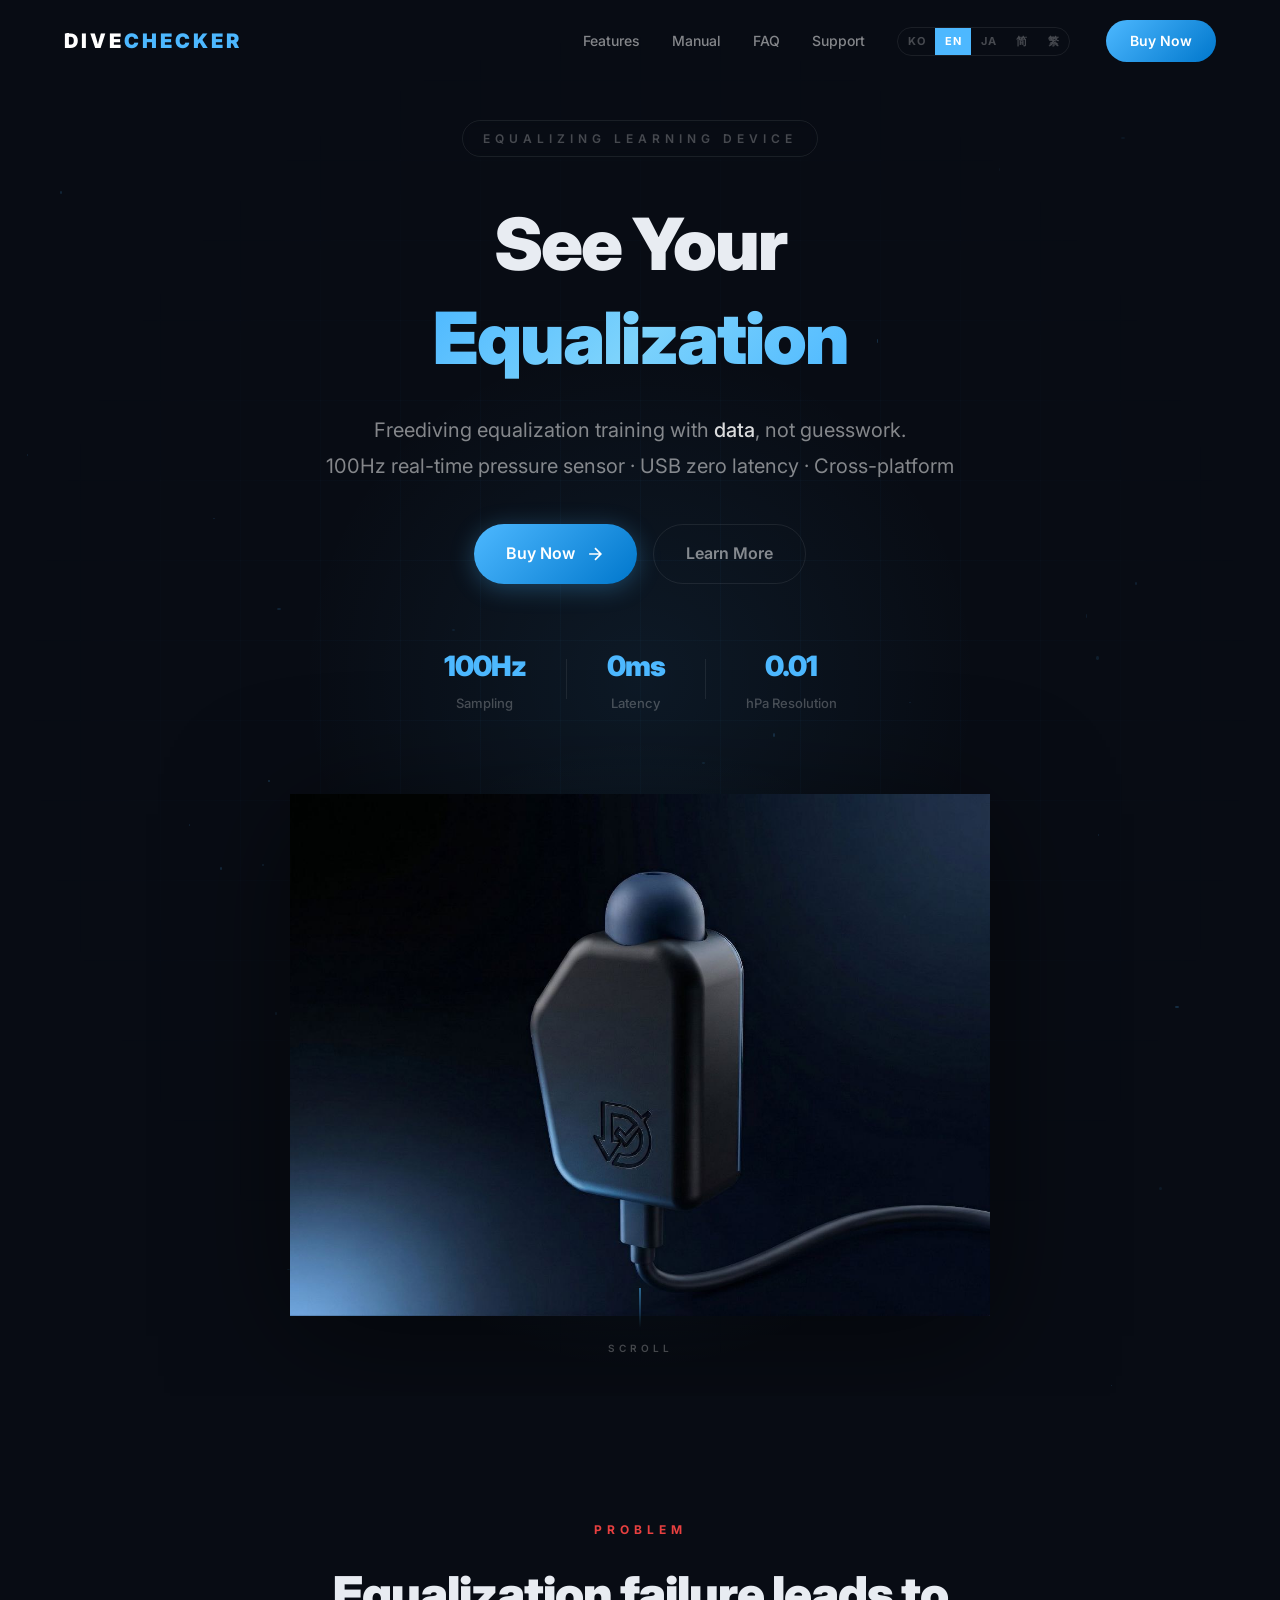
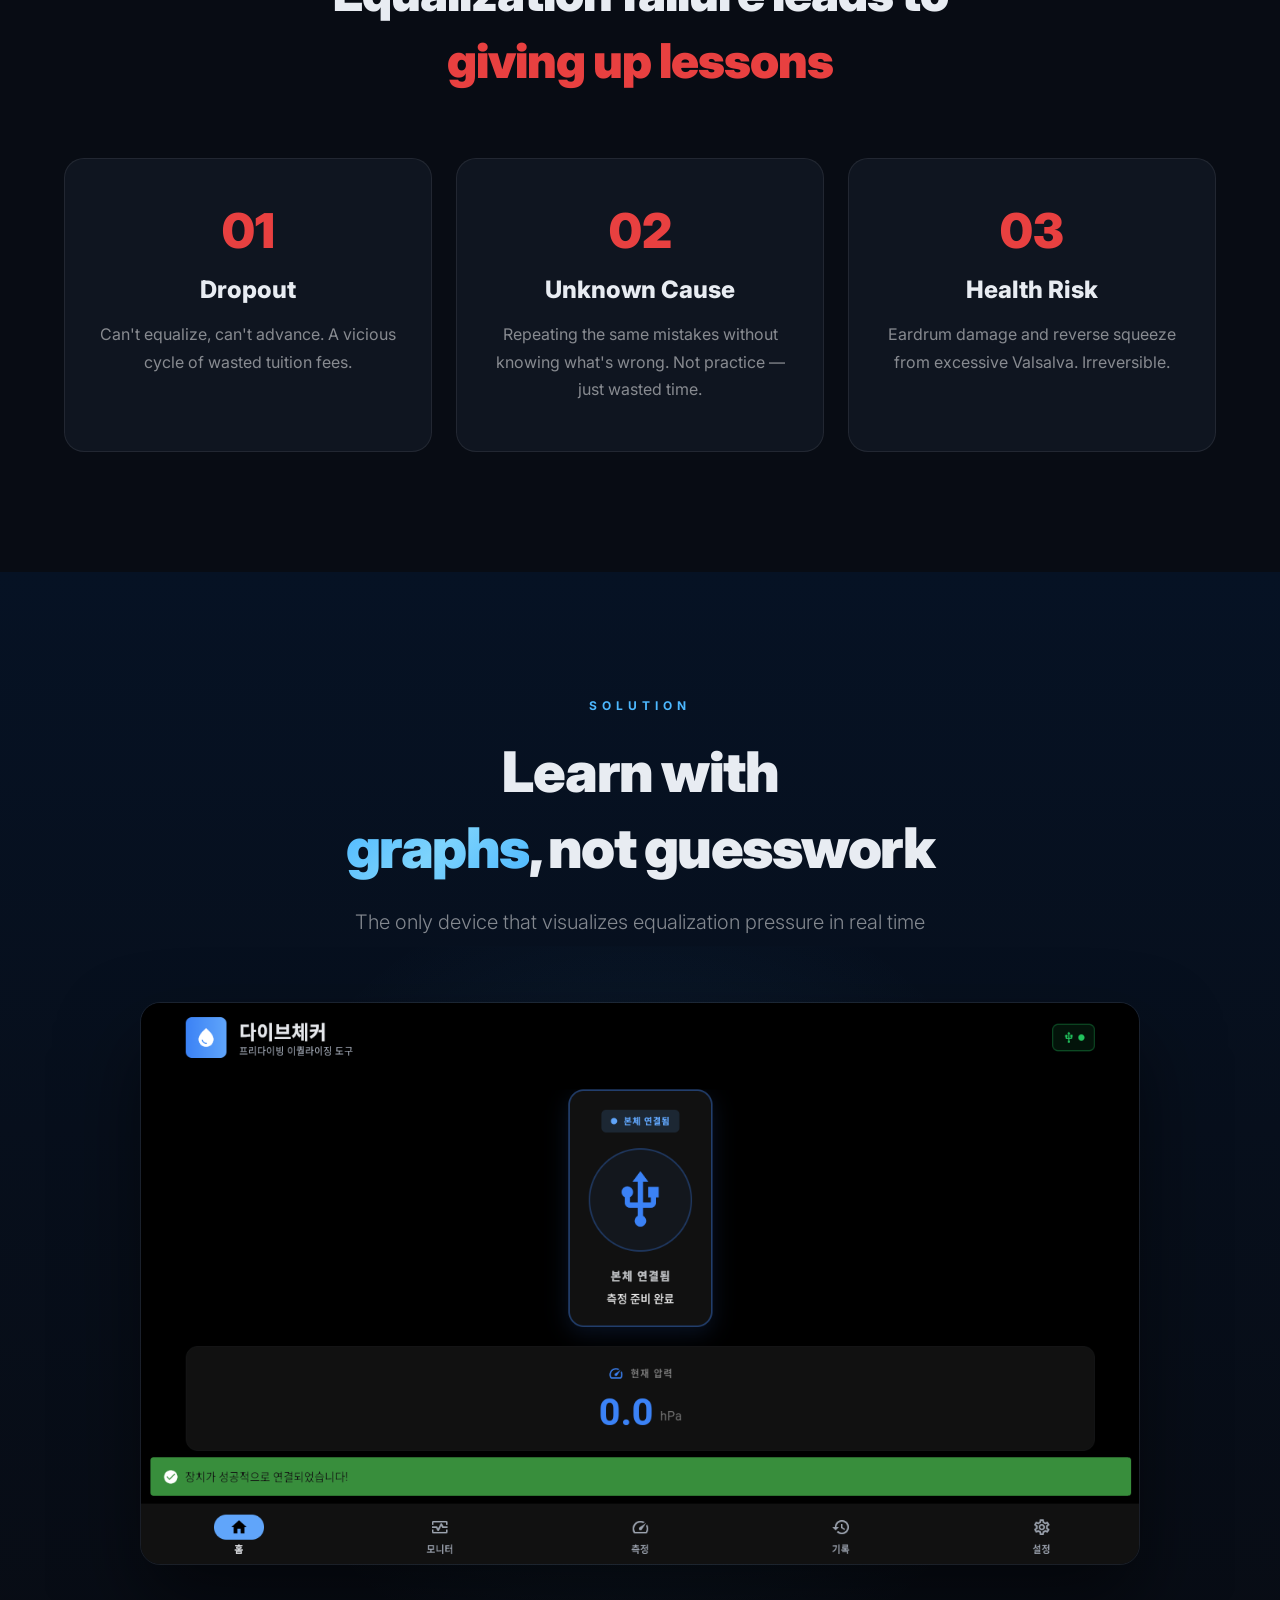
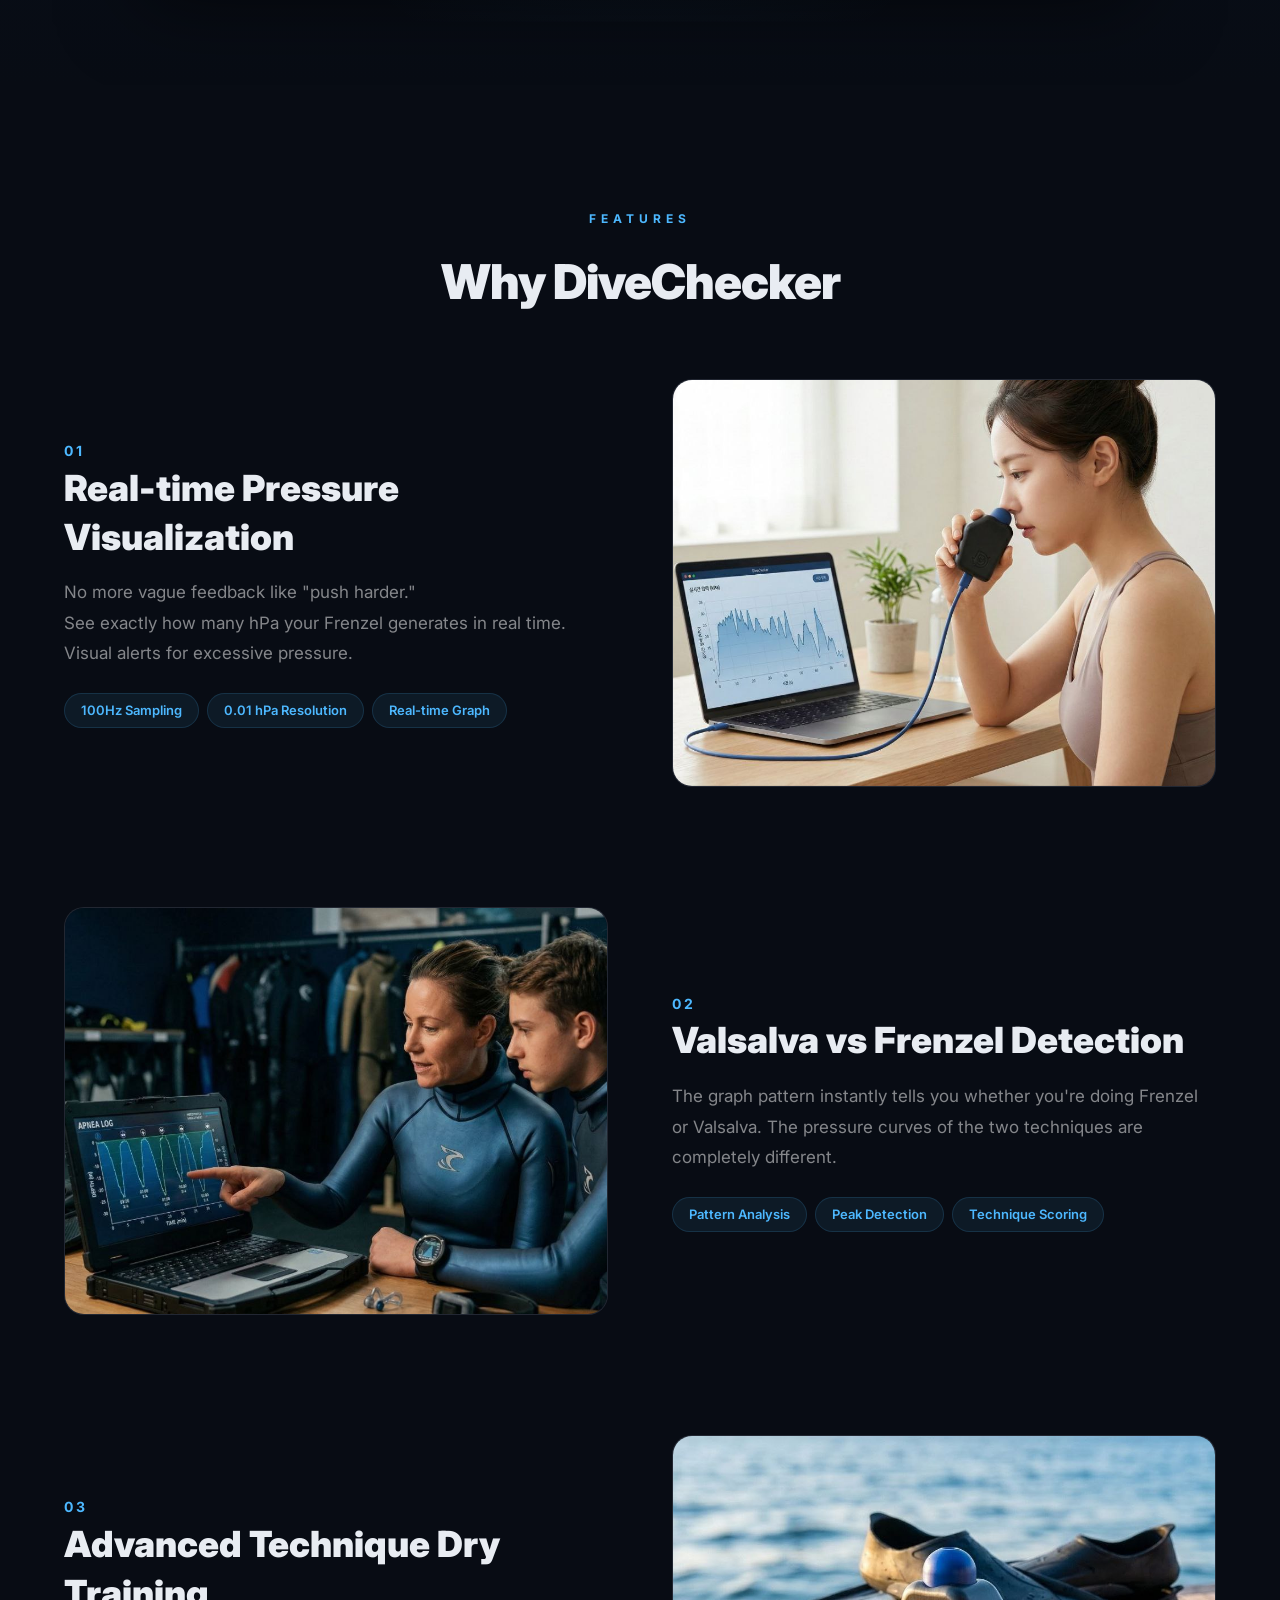
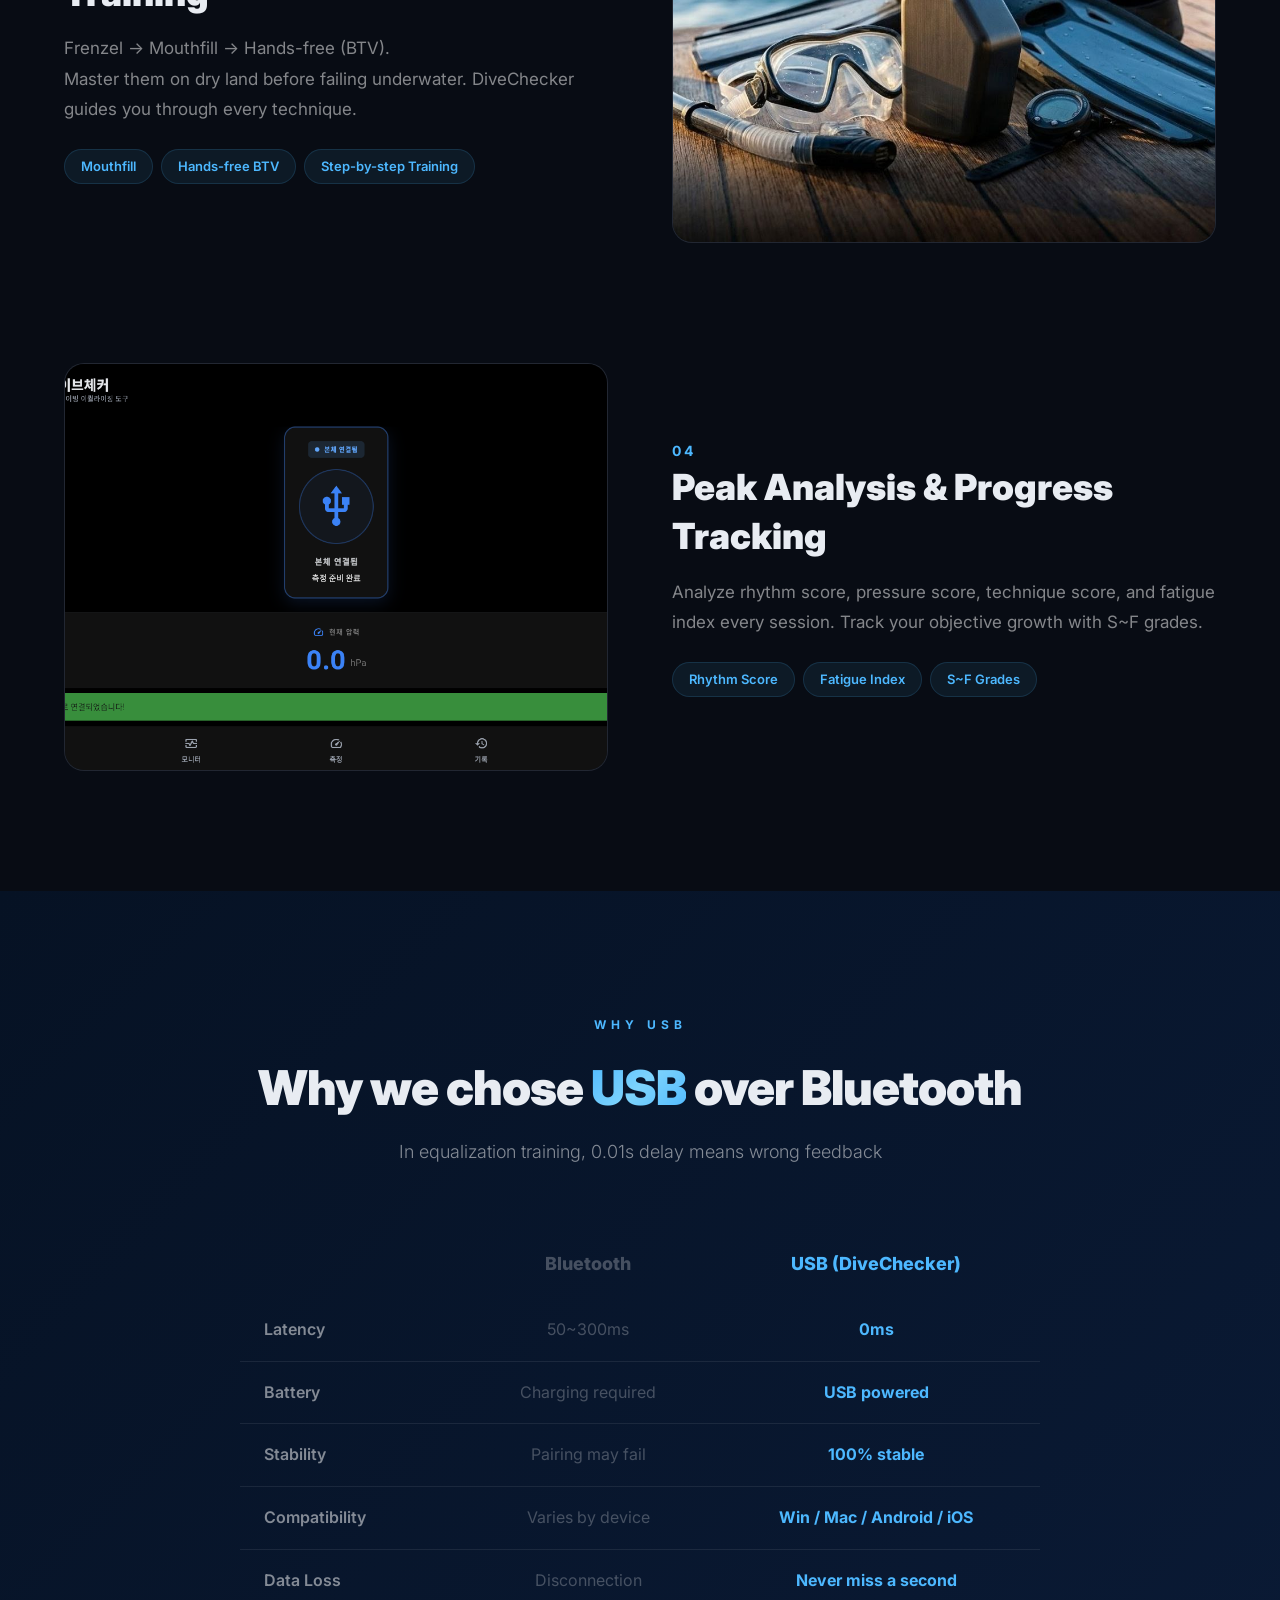
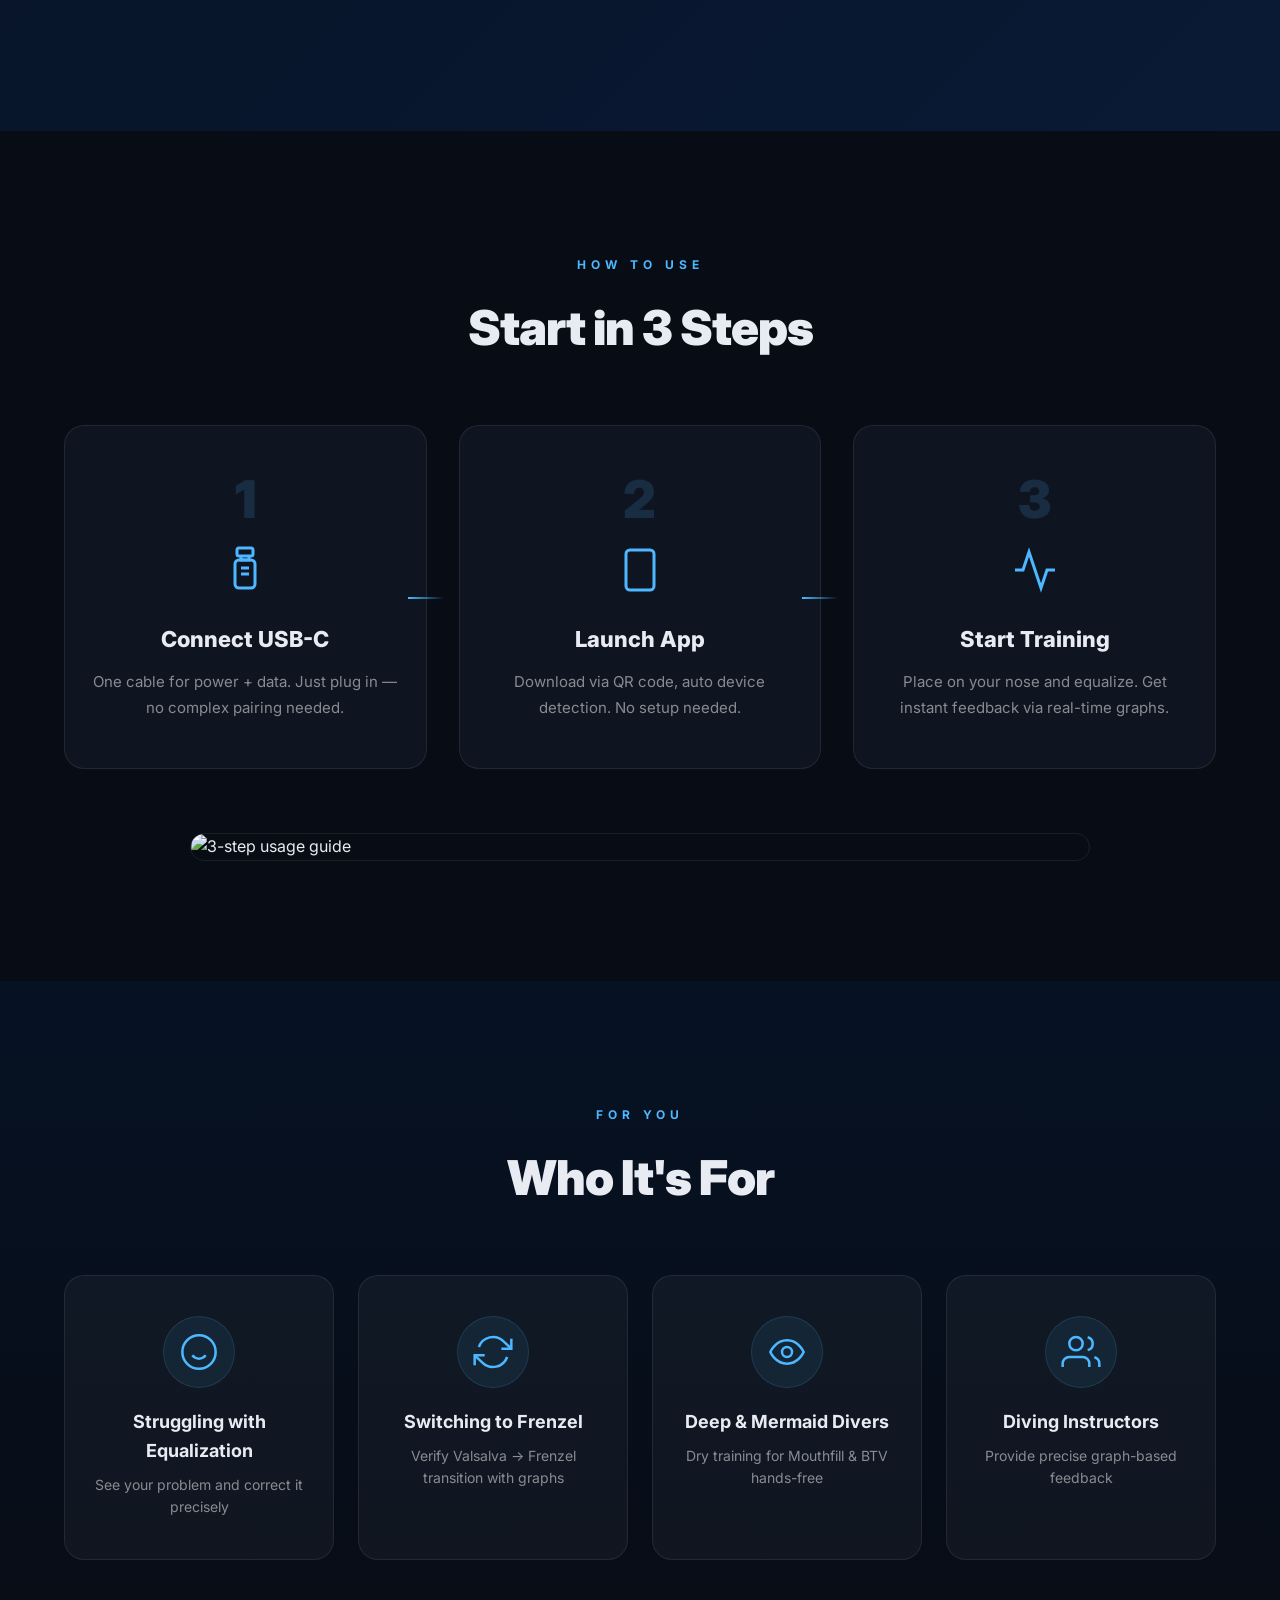
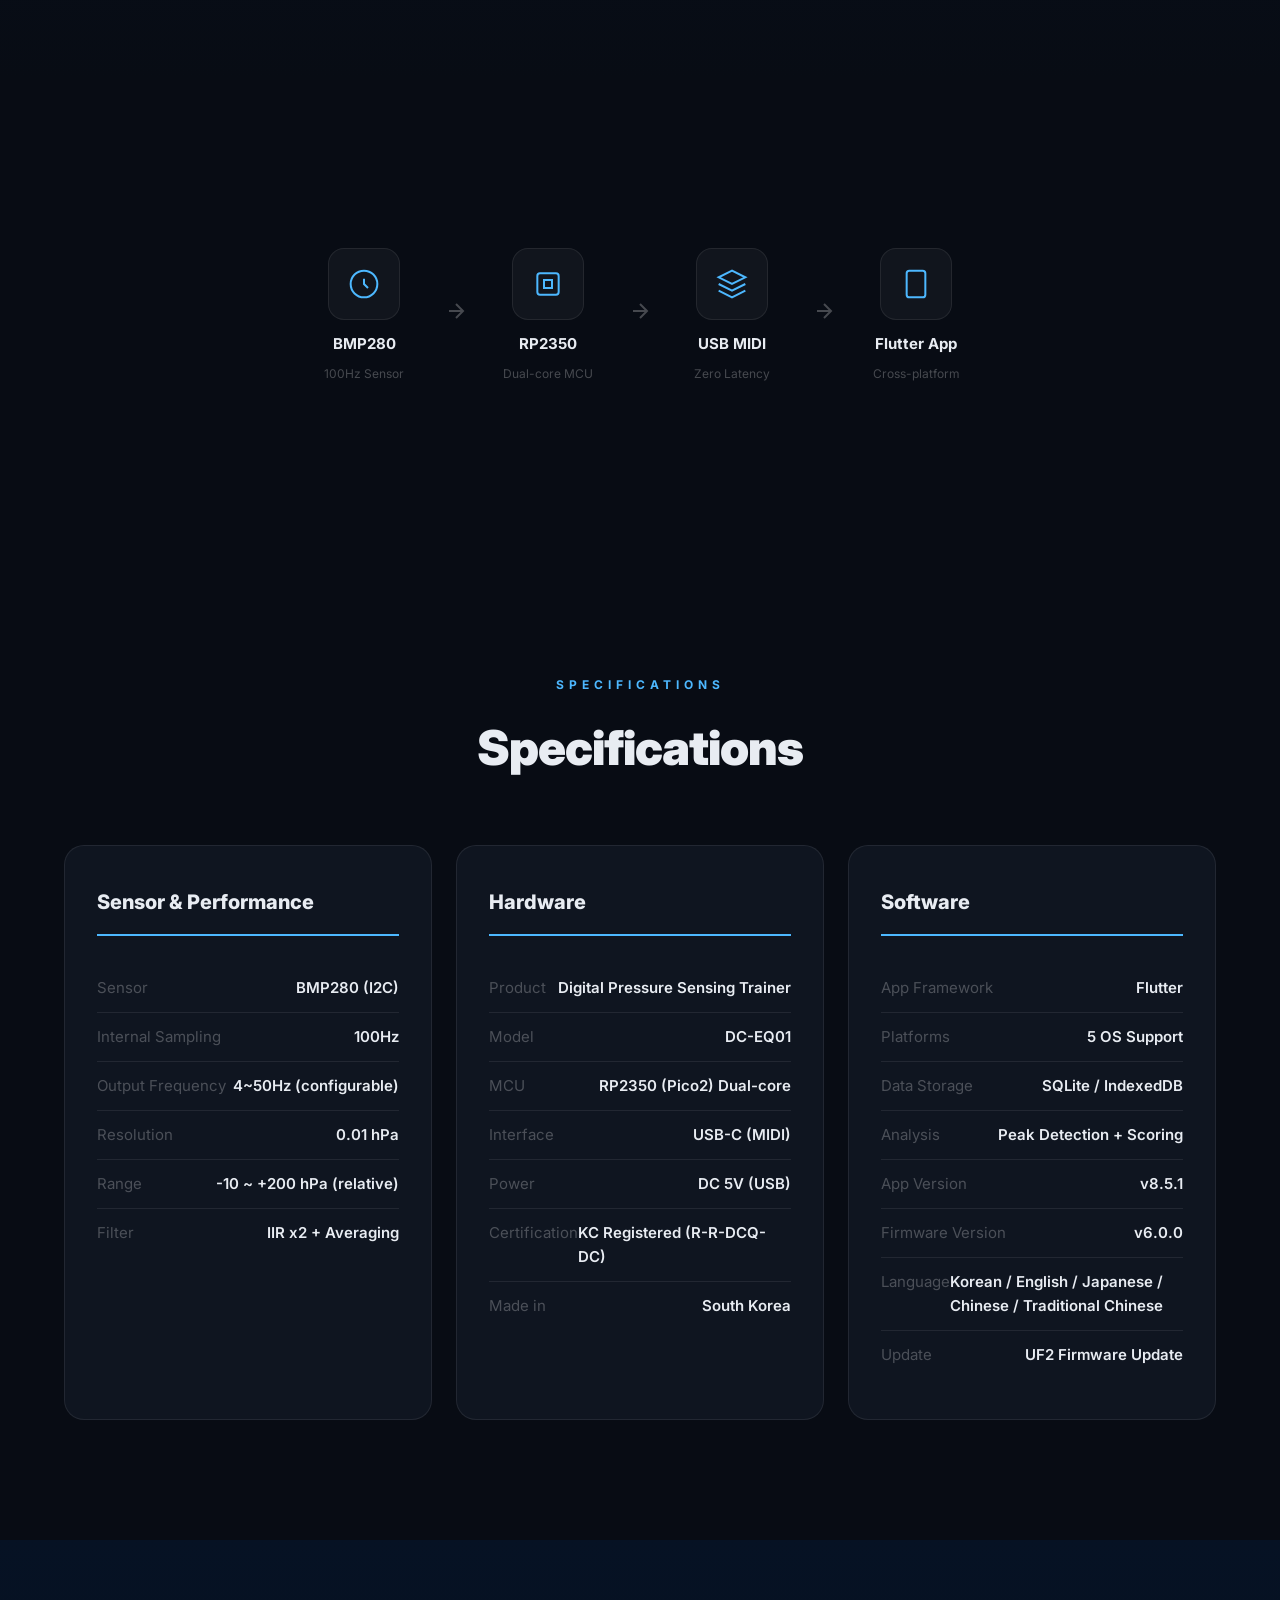
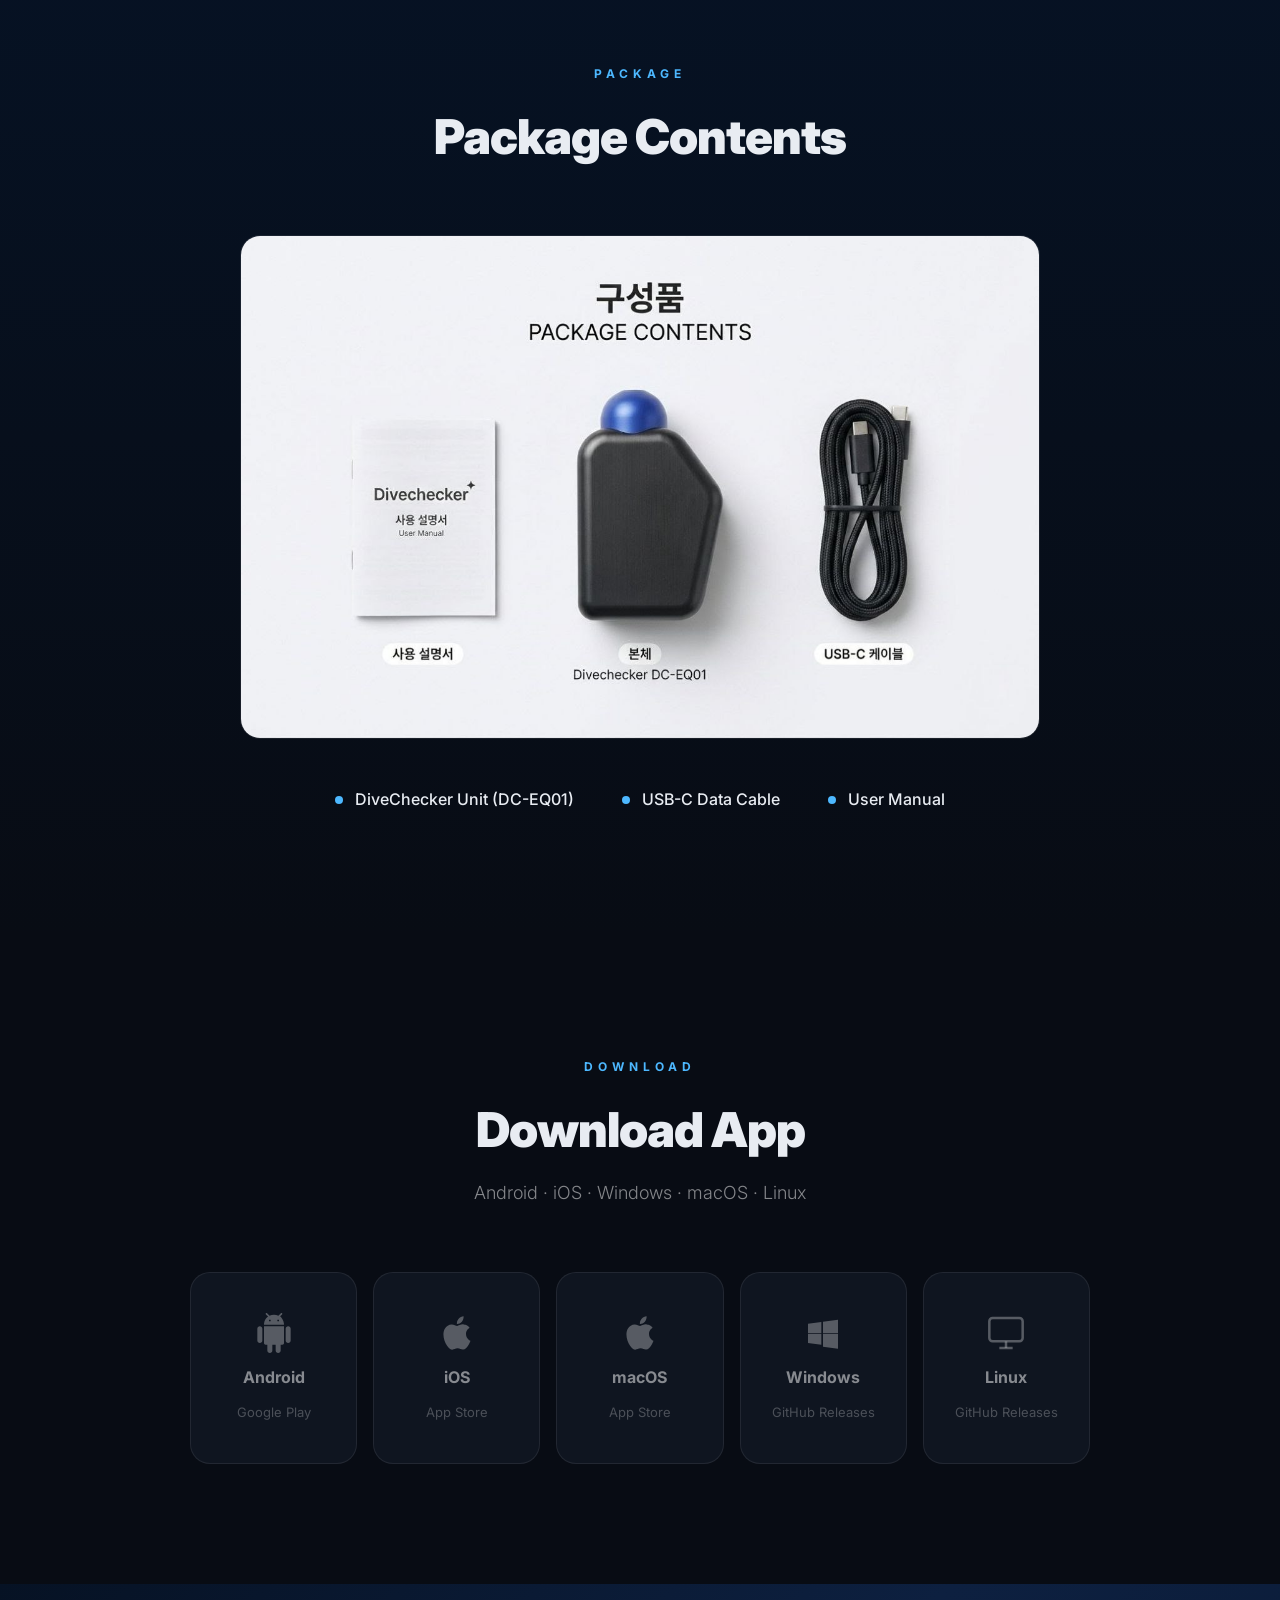
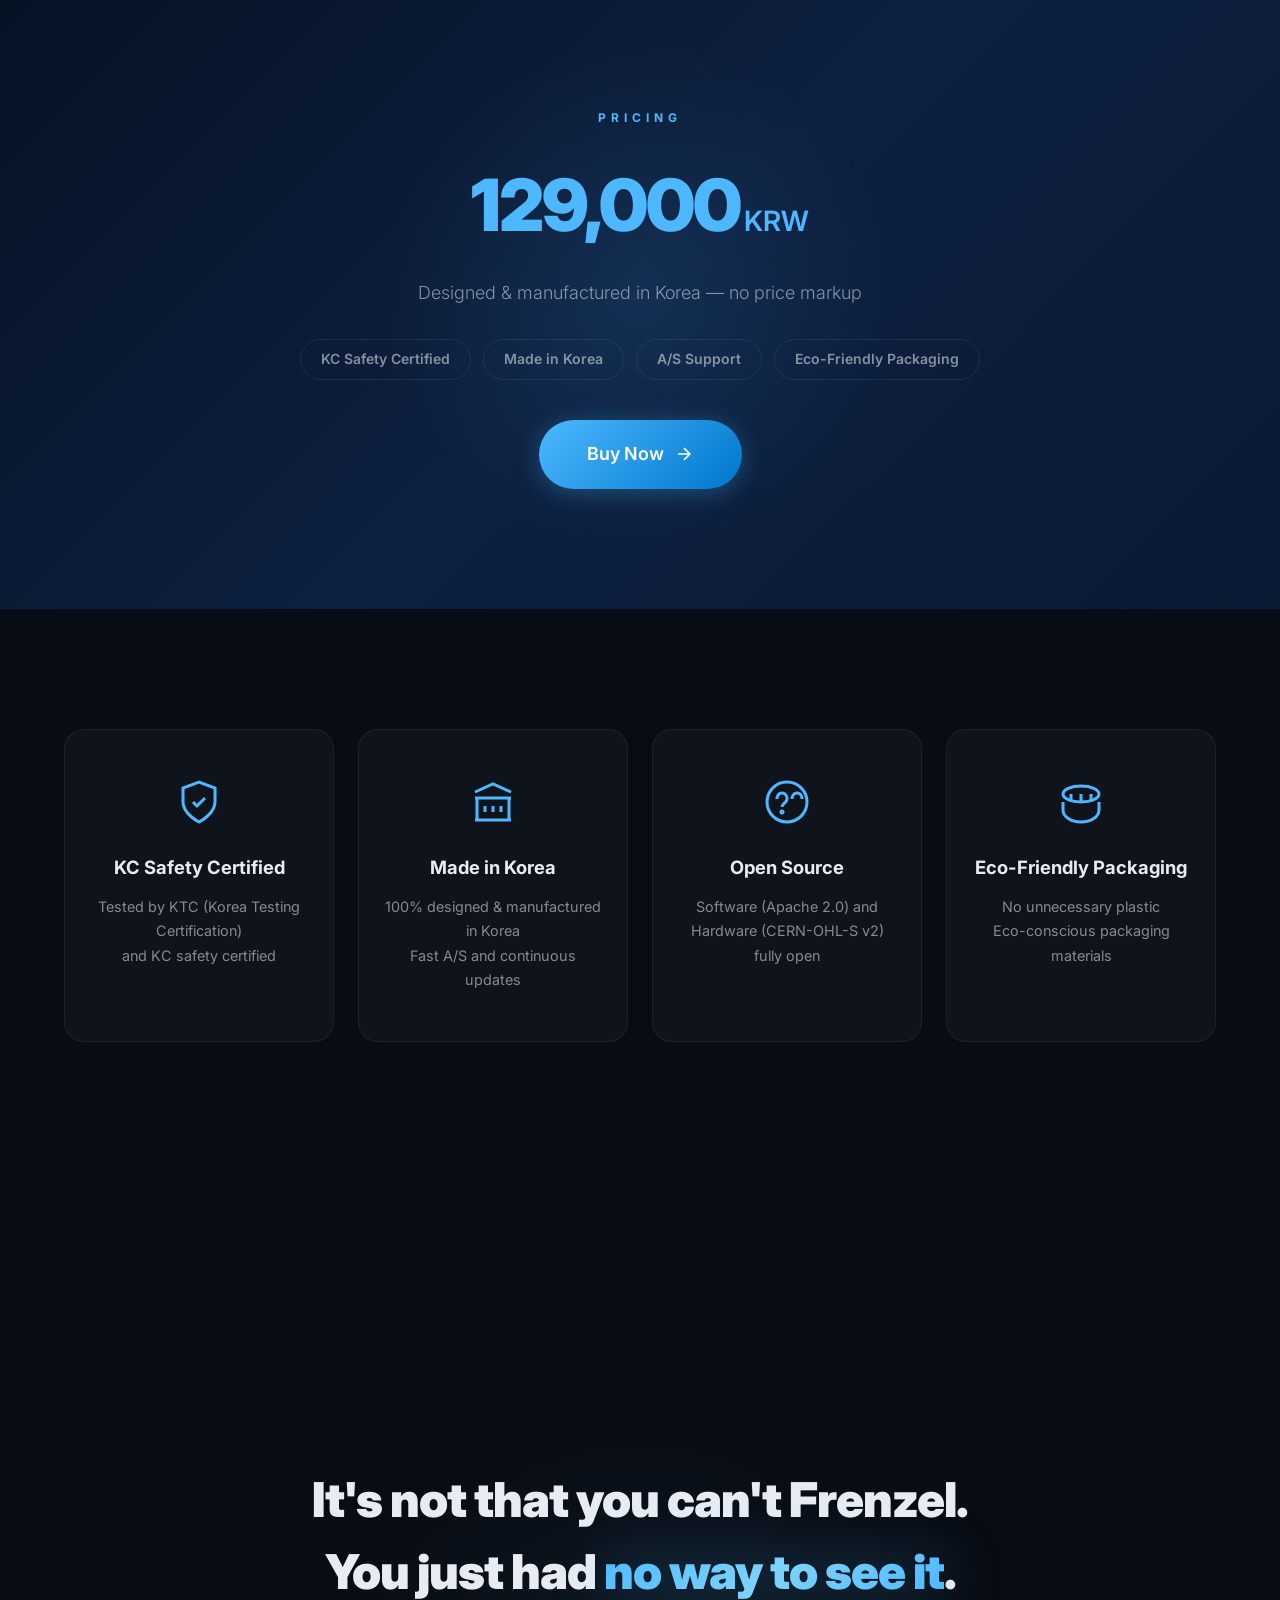
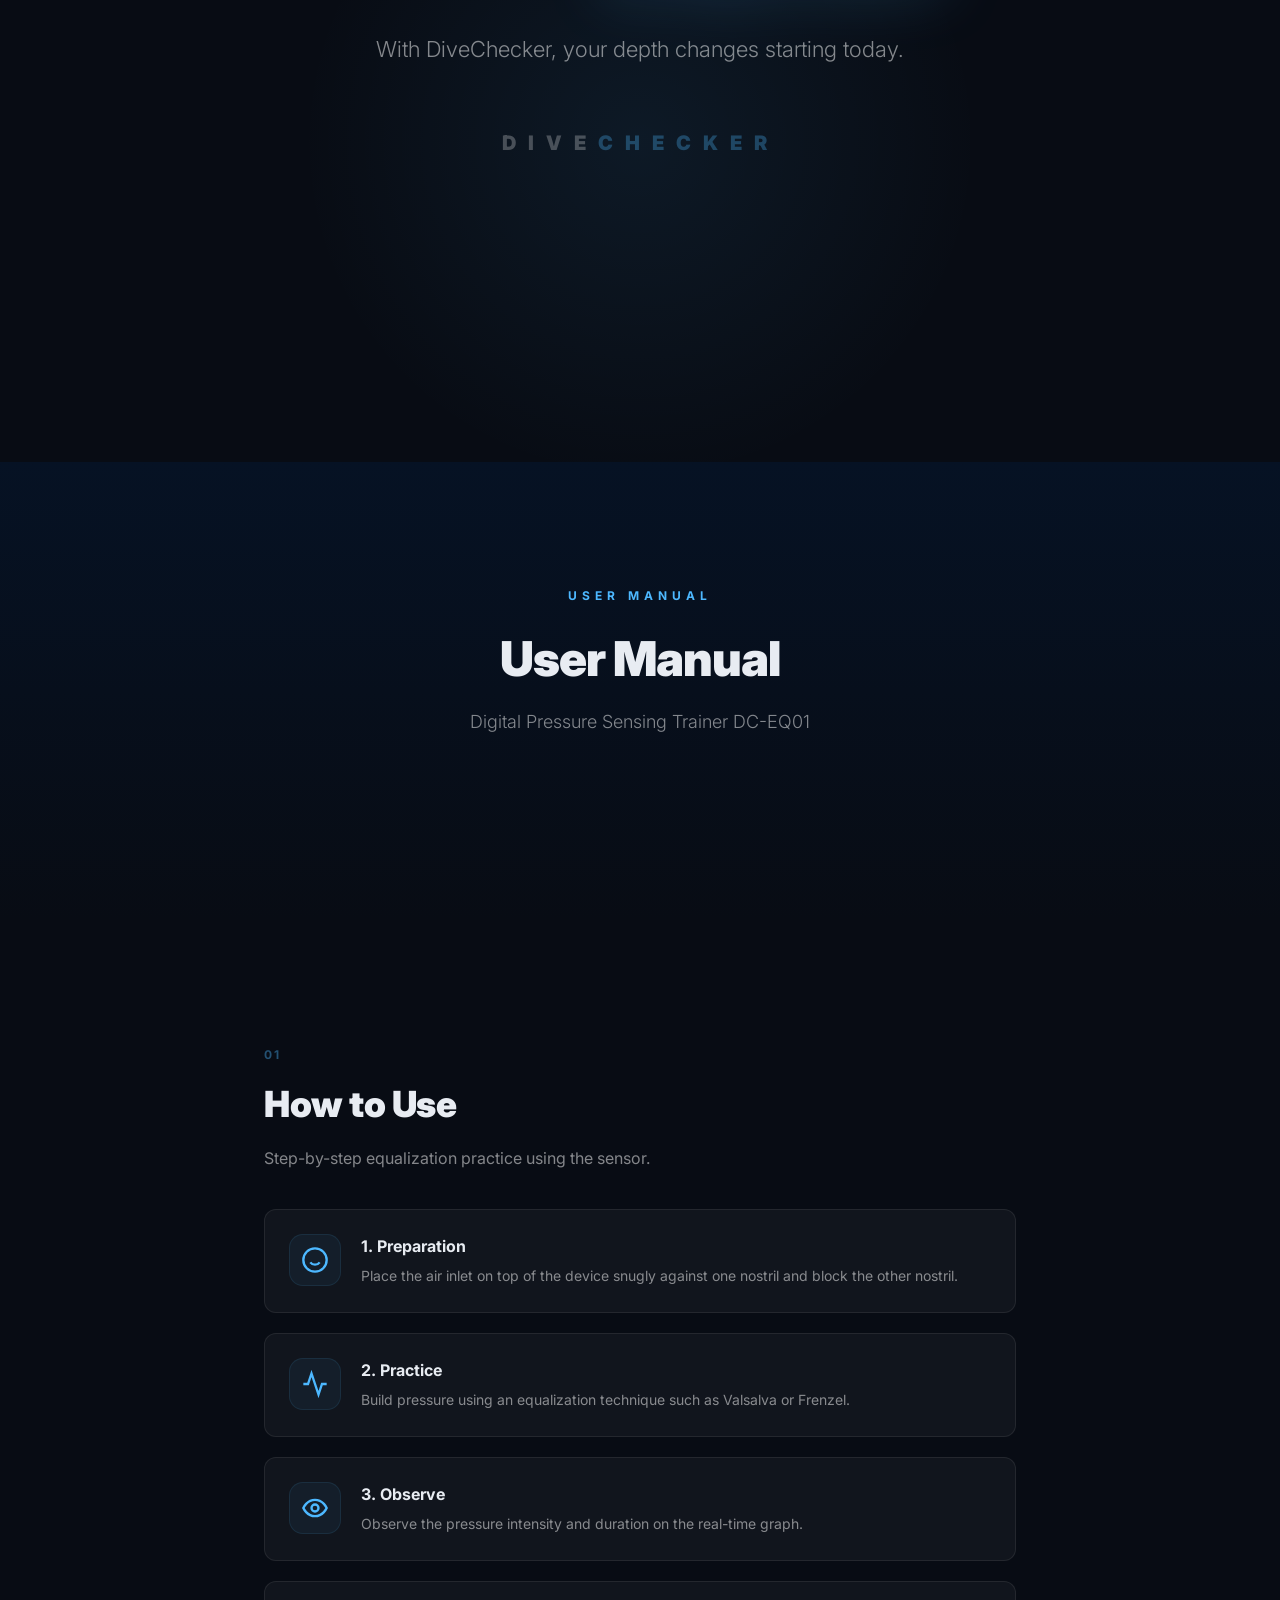
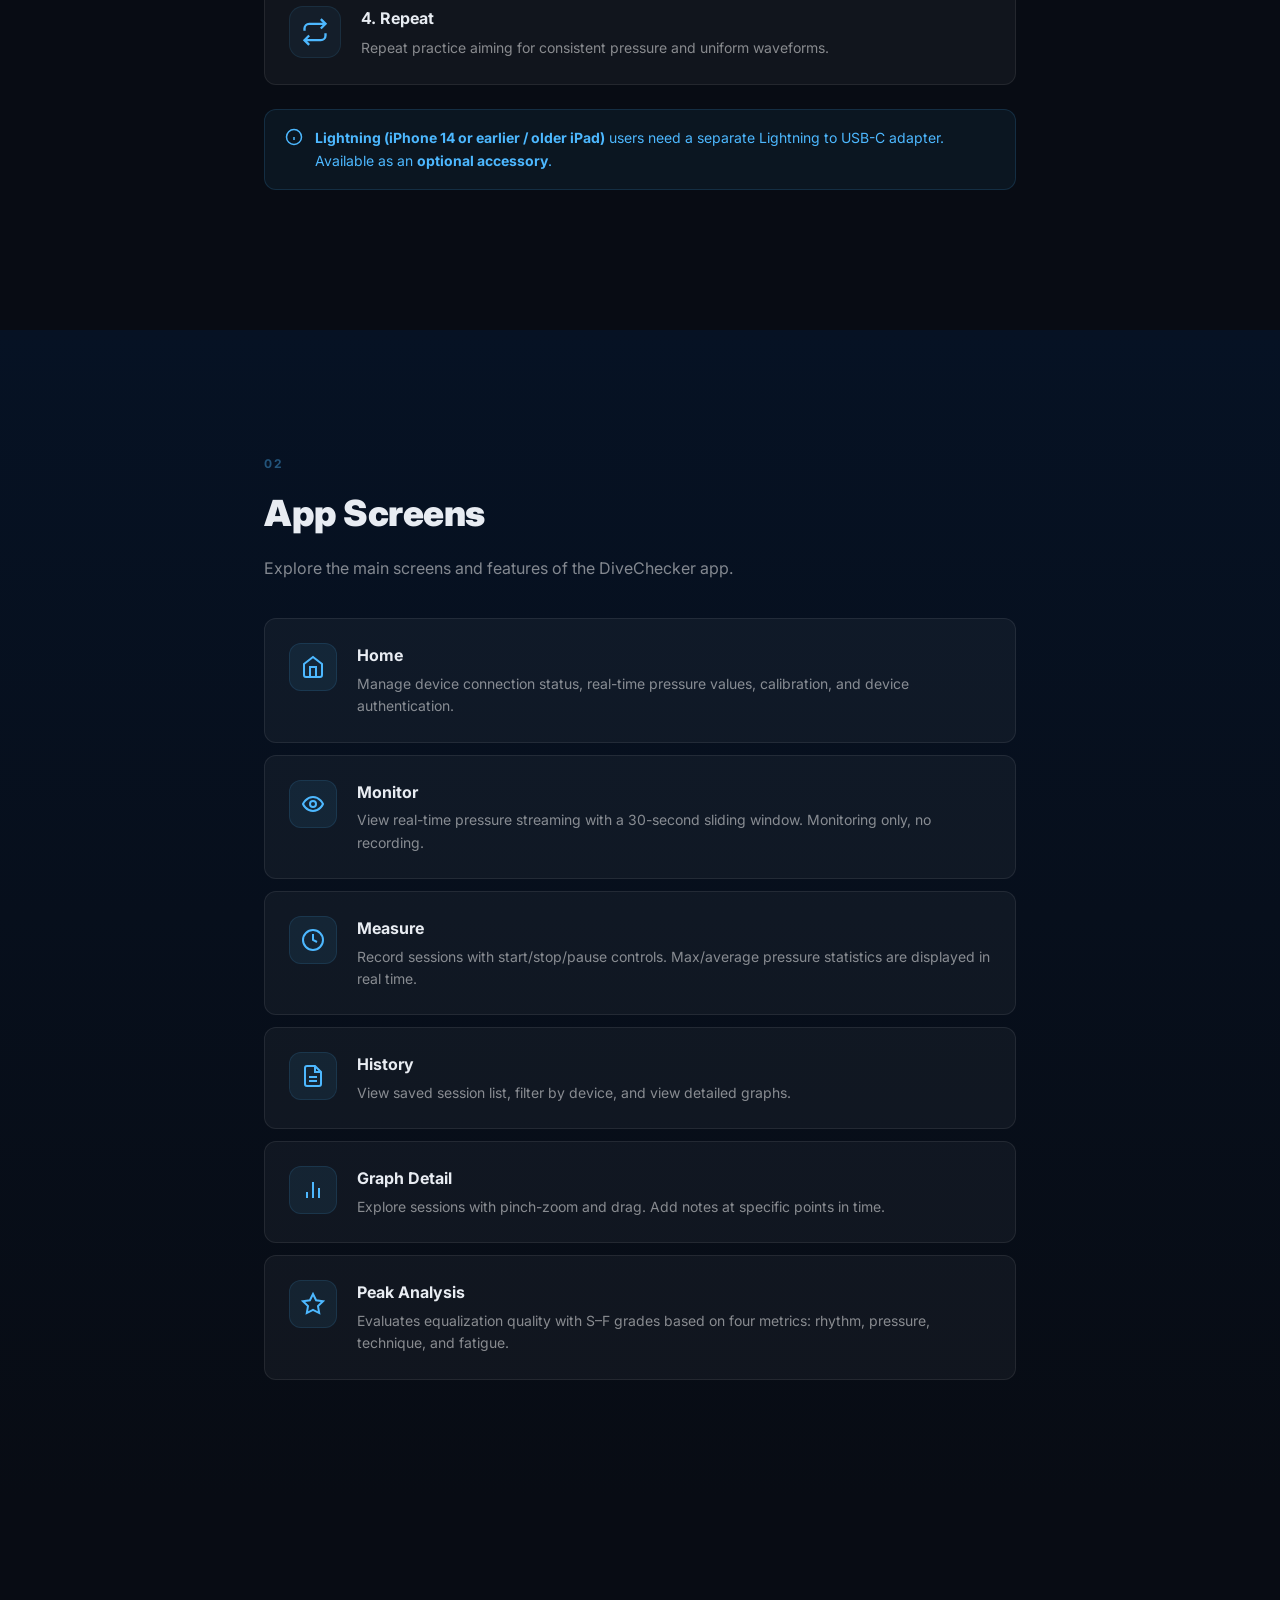
==== commit 927874e3: "feat(website): default to English with browser-locale fallback Switch the site default language to E" ====
--- a/website/index.html
+++ b/website/index.html
@@ -1,9 +1,9 @@
 <!DOCTYPE html>
-<html lang="ko">
+<html lang="en">
 <head>
 <meta charset="UTF-8">
 <meta name="viewport" content="width=device-width, initial-scale=1.0">
-<title data-i18n-title="page.title">DiveChecker — 이퀄라이징을 눈으로 보다</title>
+<title data-i18n-title="page.title">DiveChecker — See Your Equalization</title>
 <meta name="description" content="DiveChecker — Real-time pressure visualization for freediving equalization training. 100Hz sensor, USB zero latency.">
 <link rel="preconnect" href="https://fonts.googleapis.com">
 <link rel="preconnect" href="https://fonts.gstatic.com" crossorigin>
@@ -1238,7 +1238,7 @@
             <p data-i18n="footer.trademarks">DiveChecker 및 DiveChecker 로고는 크리에이테크 (Createch)의 상표입니다. Google Play, Android, Flutter는 Google LLC의 상표입니다. Apple, App Store, iOS, iPhone, iPad, macOS는 Apple Inc.의 상표입니다. Windows는 Microsoft Corporation의 등록 상표입니다. Bluetooth는 Bluetooth SIG, Inc.의 등록 상표입니다. USB, USB-C는 USB Implementers Forum의 상표입니다. Linux는 Linus Torvalds의 등록 상표입니다. GitHub는 GitHub, Inc.의 상표입니다.</p>
         </div>
         <div class="footer-bottom">
-            <p>&copy; 2026 DiveChecker by 크리에이테크 (Createch). All rights reserved.</p>
+            <p data-i18n="footer.copyright">&copy; 2026 DiveChecker by Createch. All rights reserved.</p>
         </div>
     </div>
 </footer>
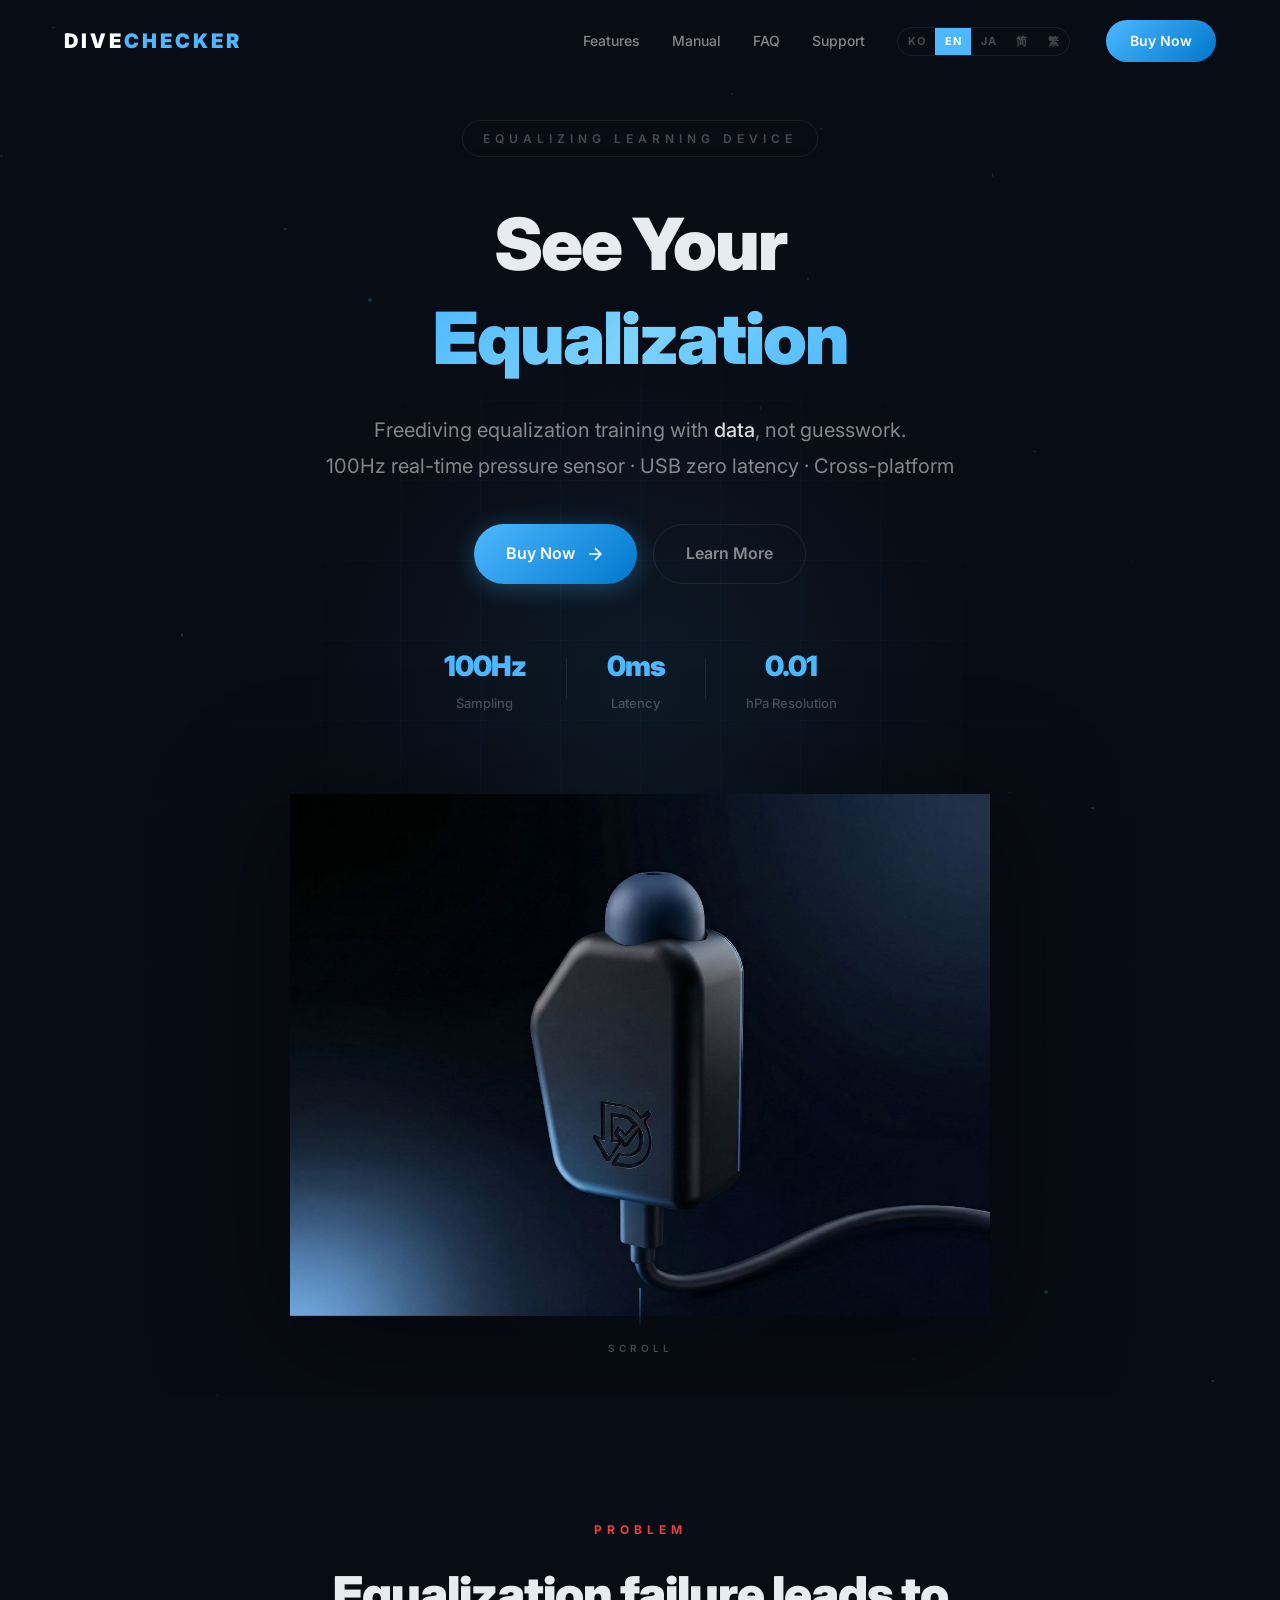
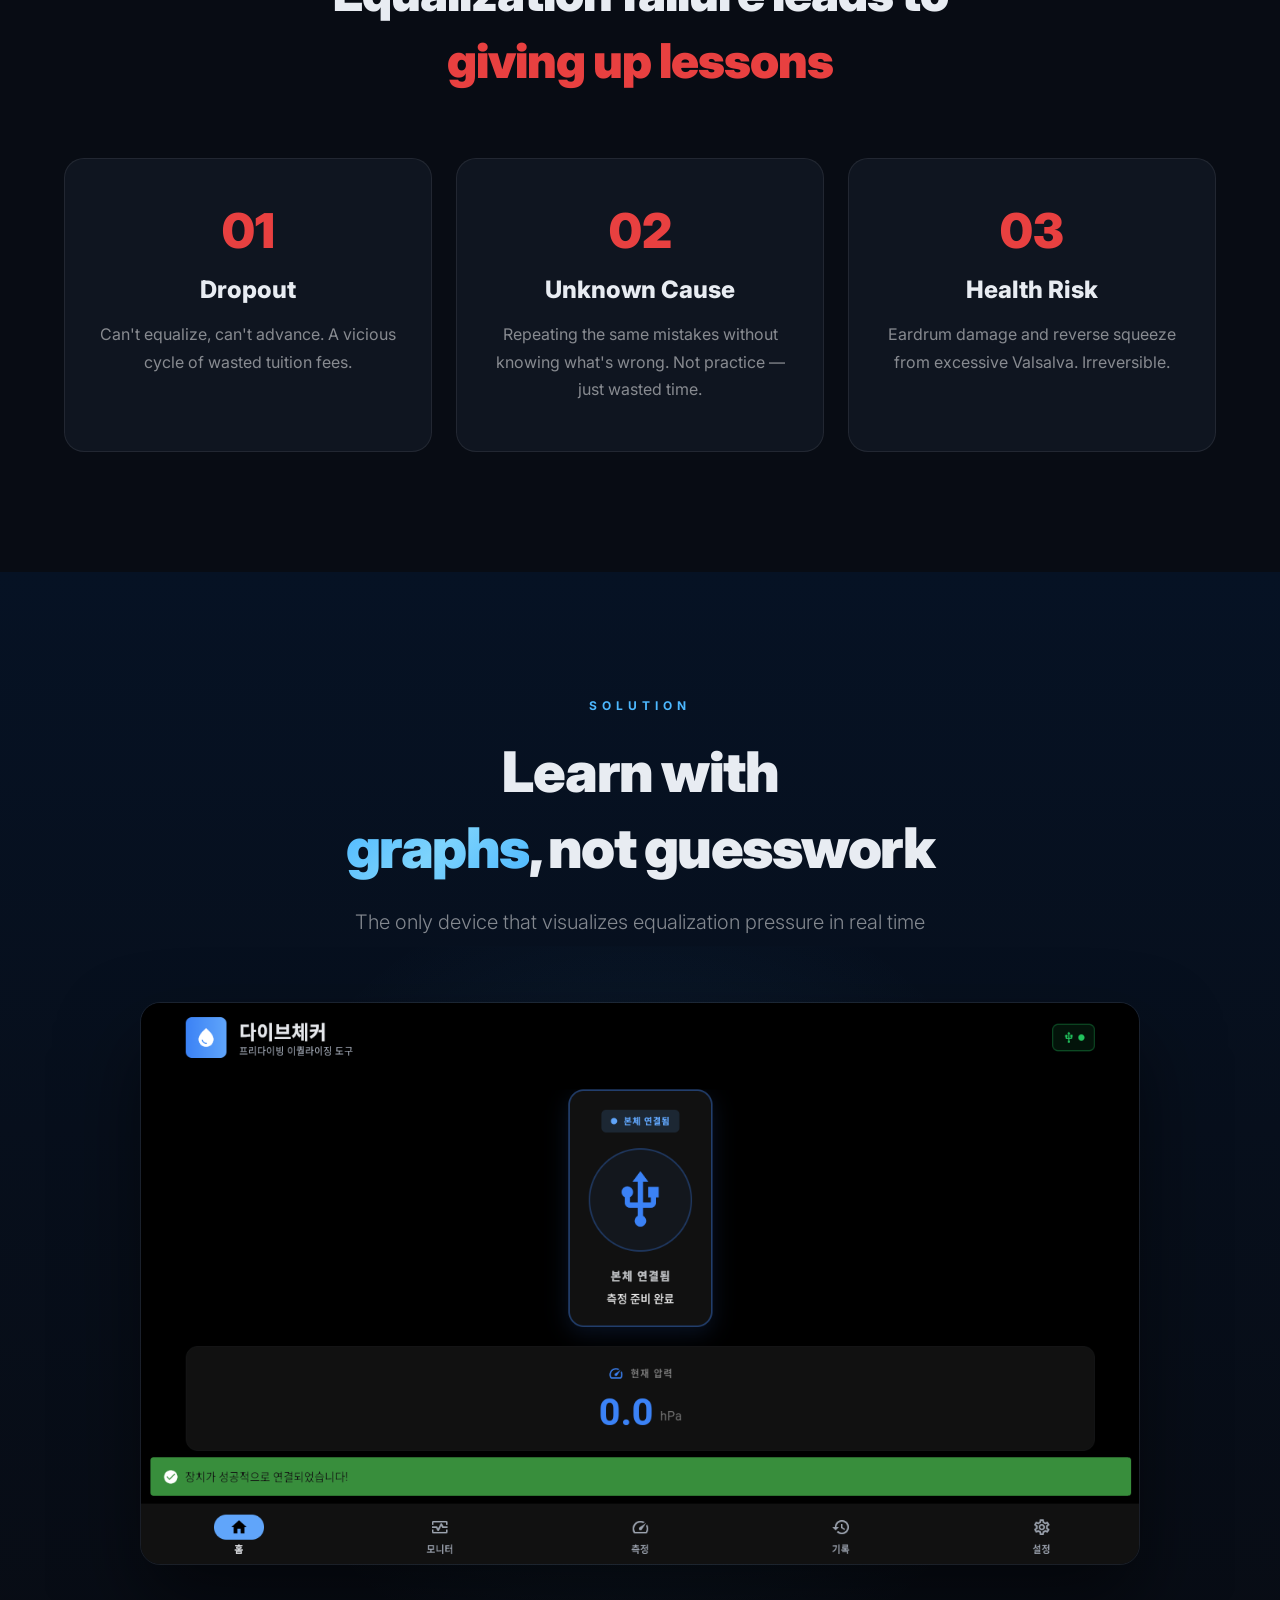
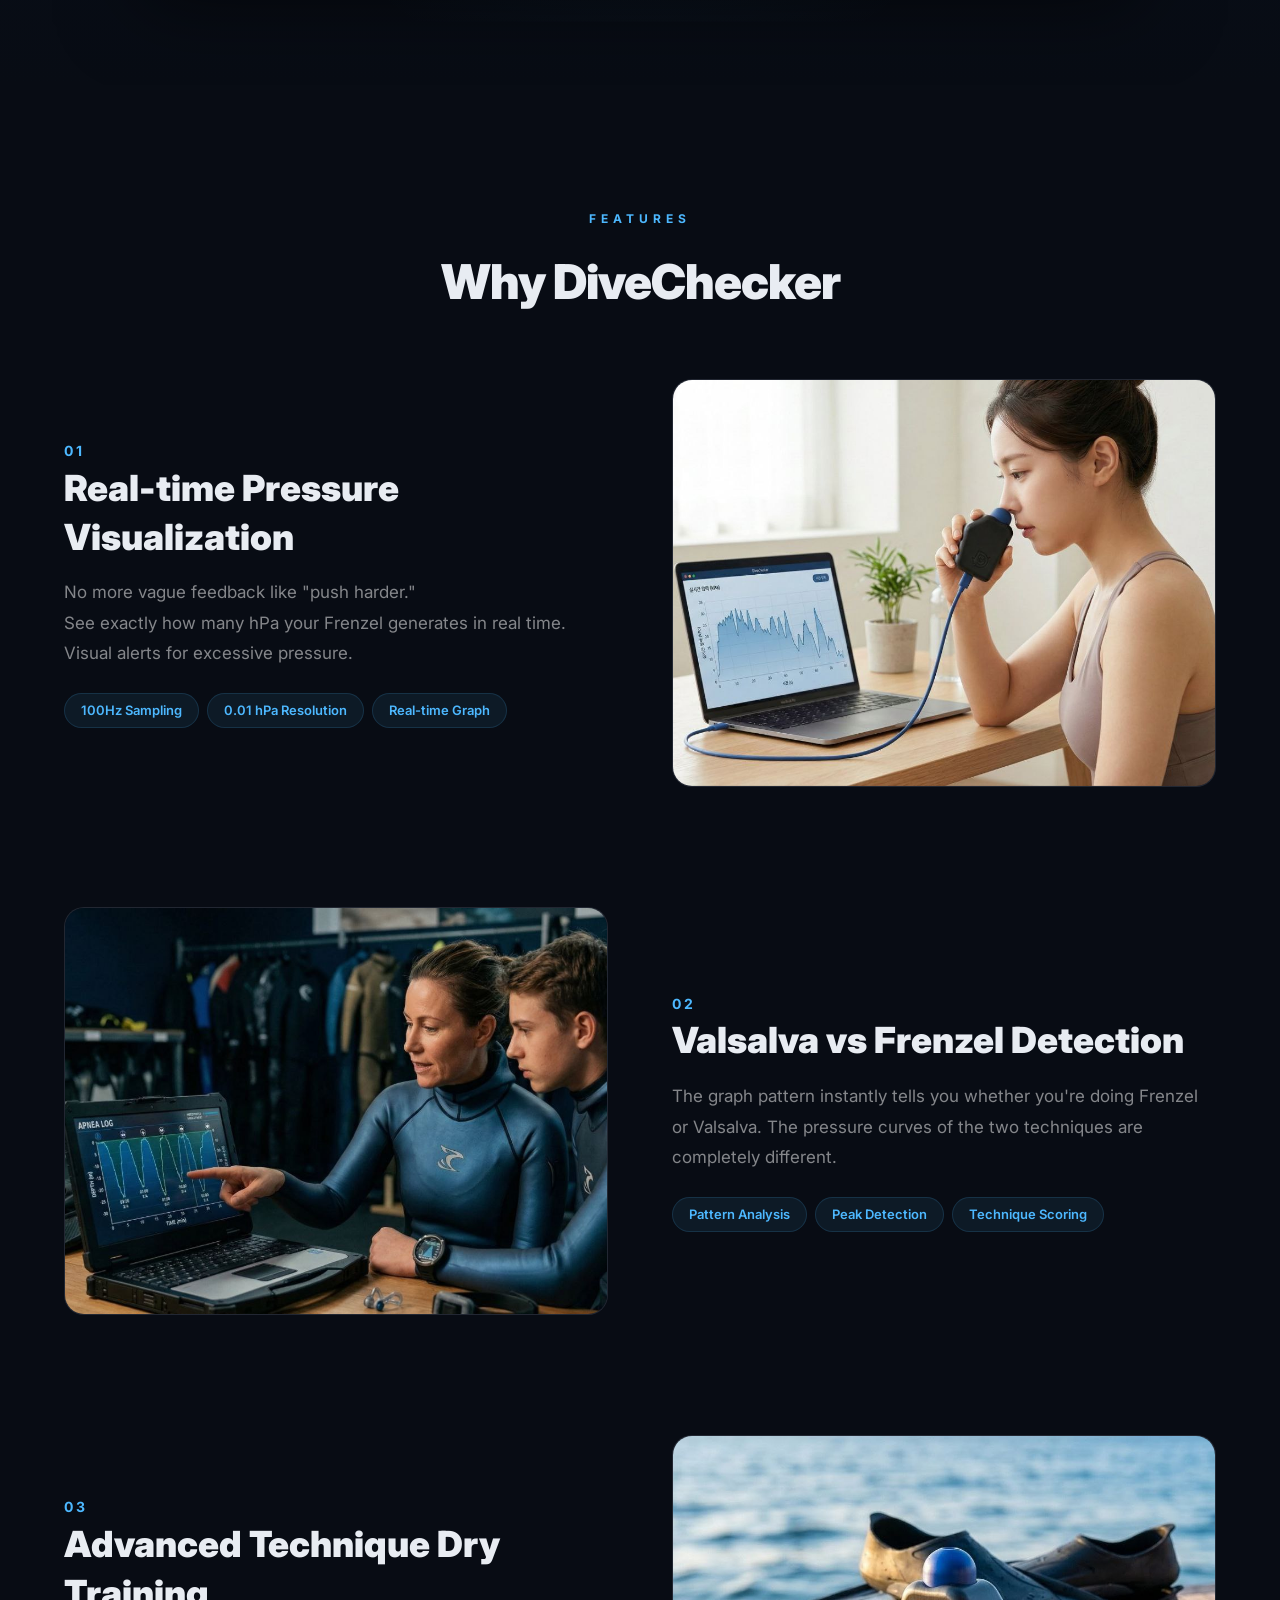
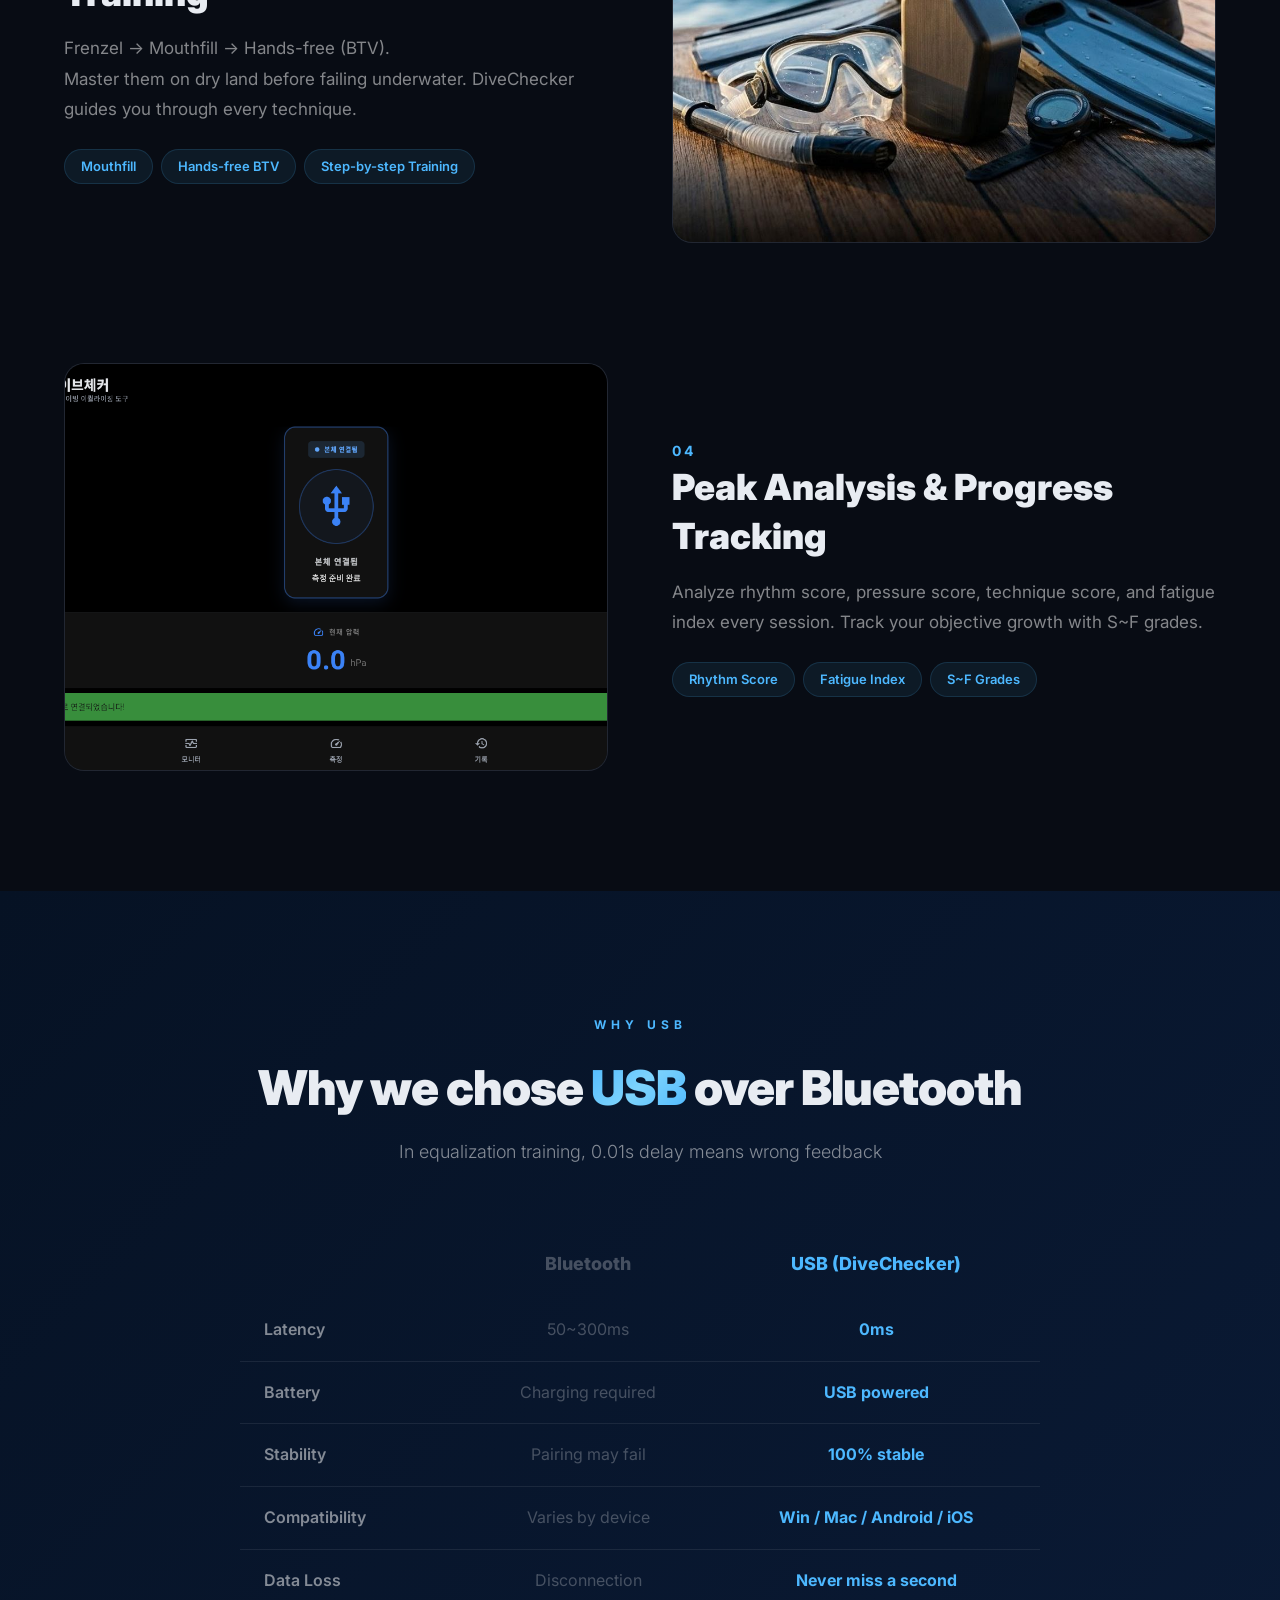
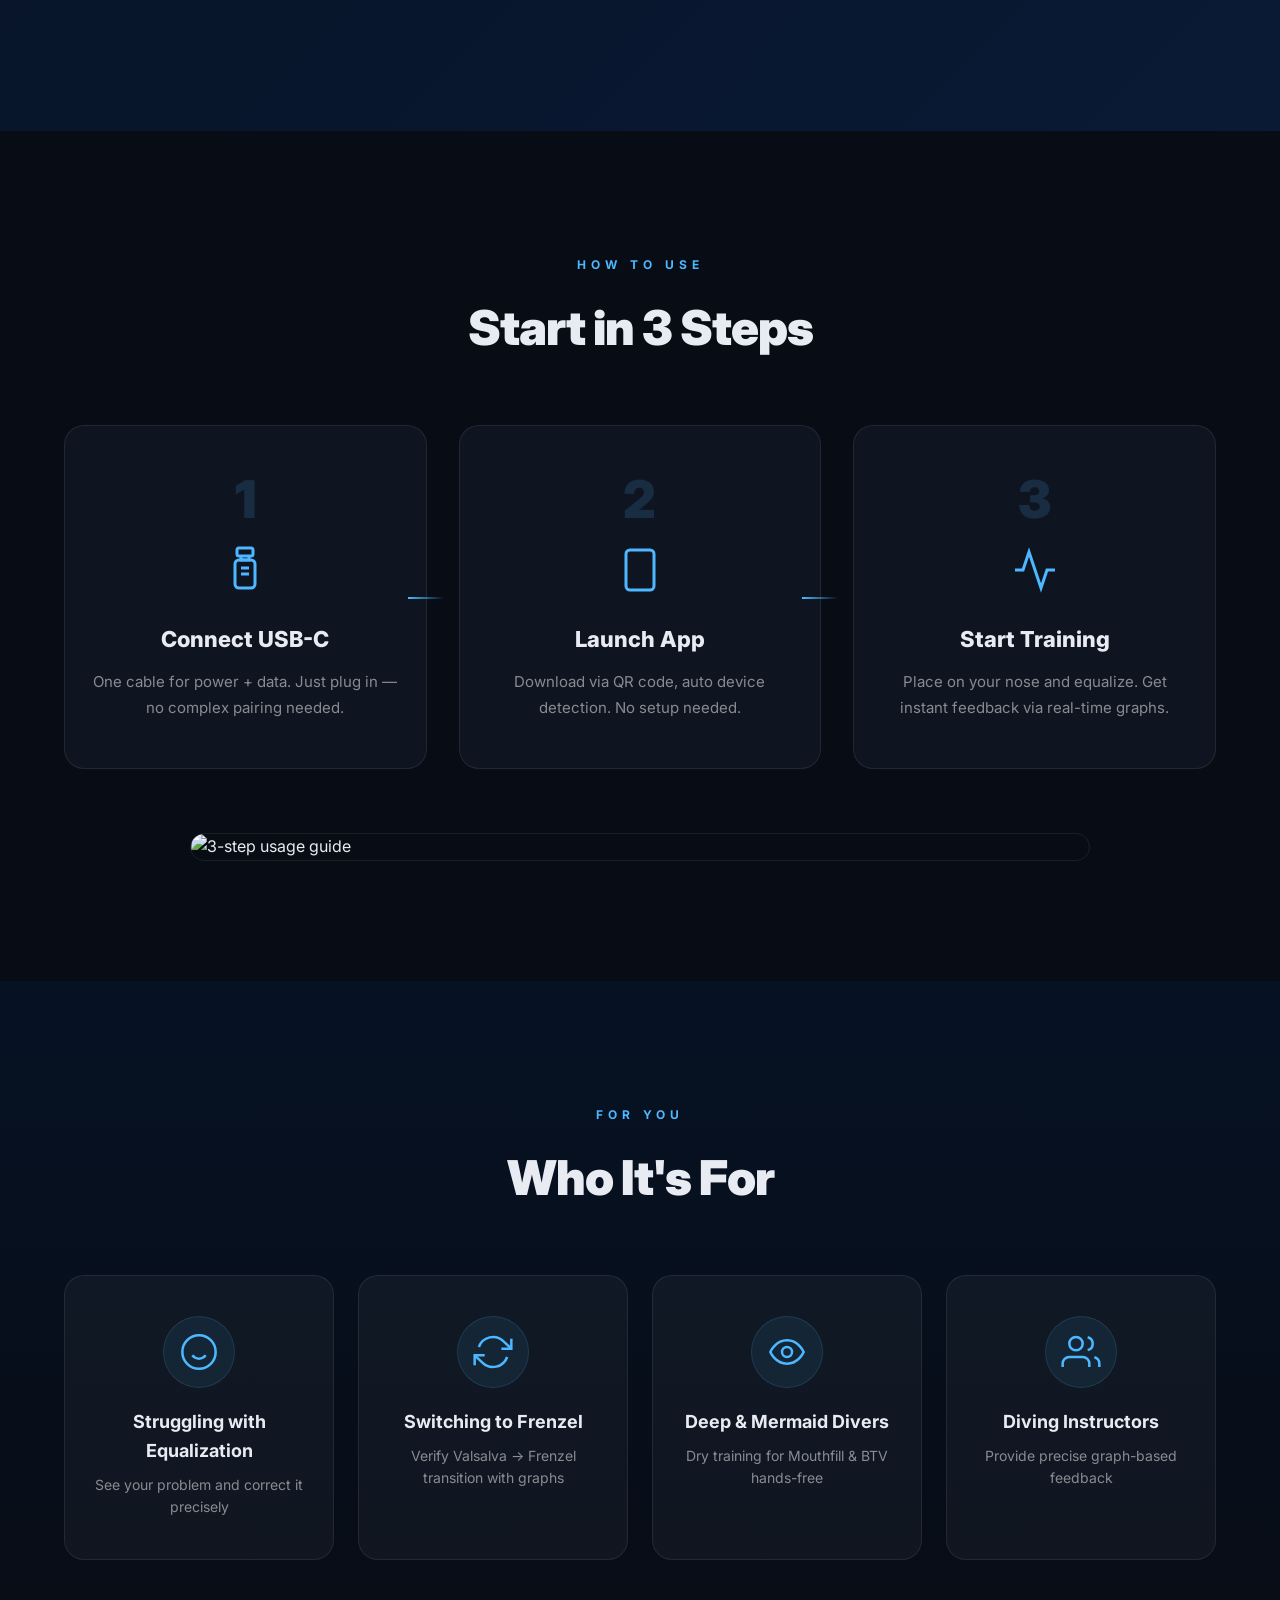
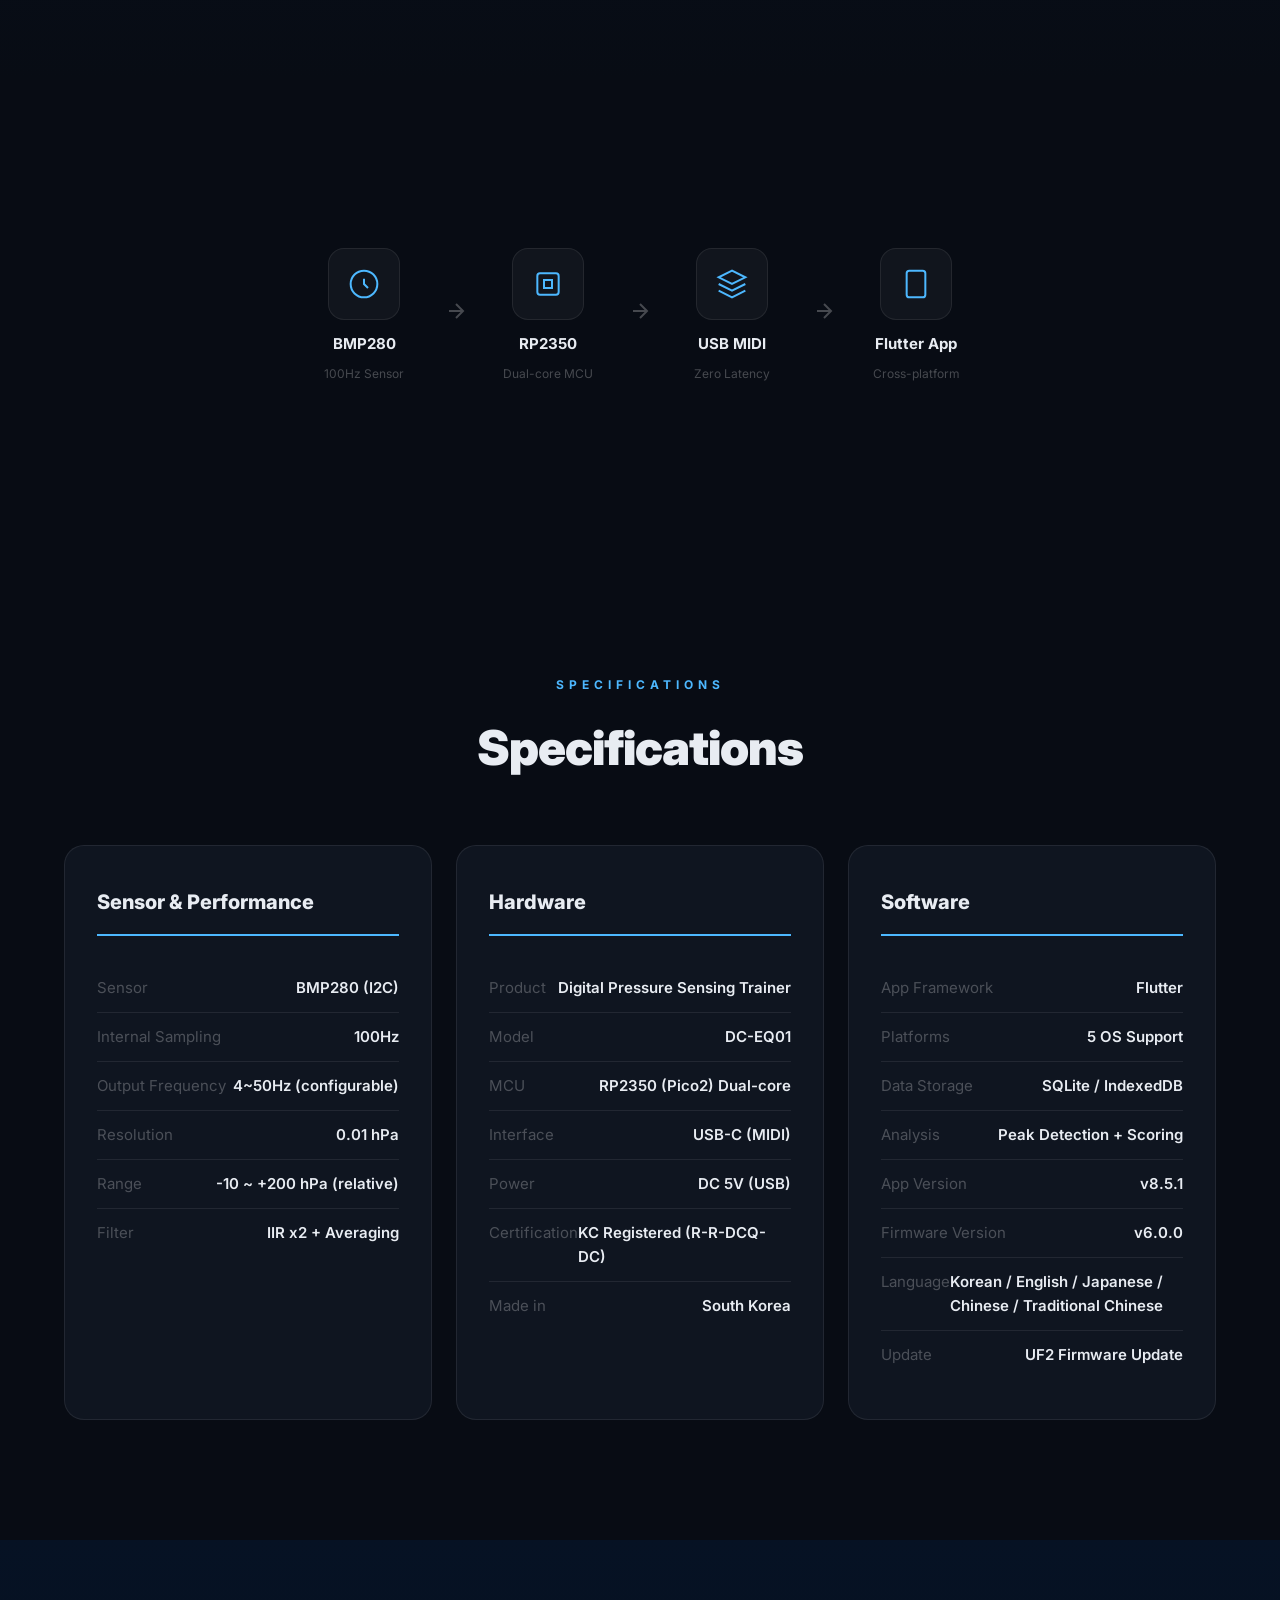
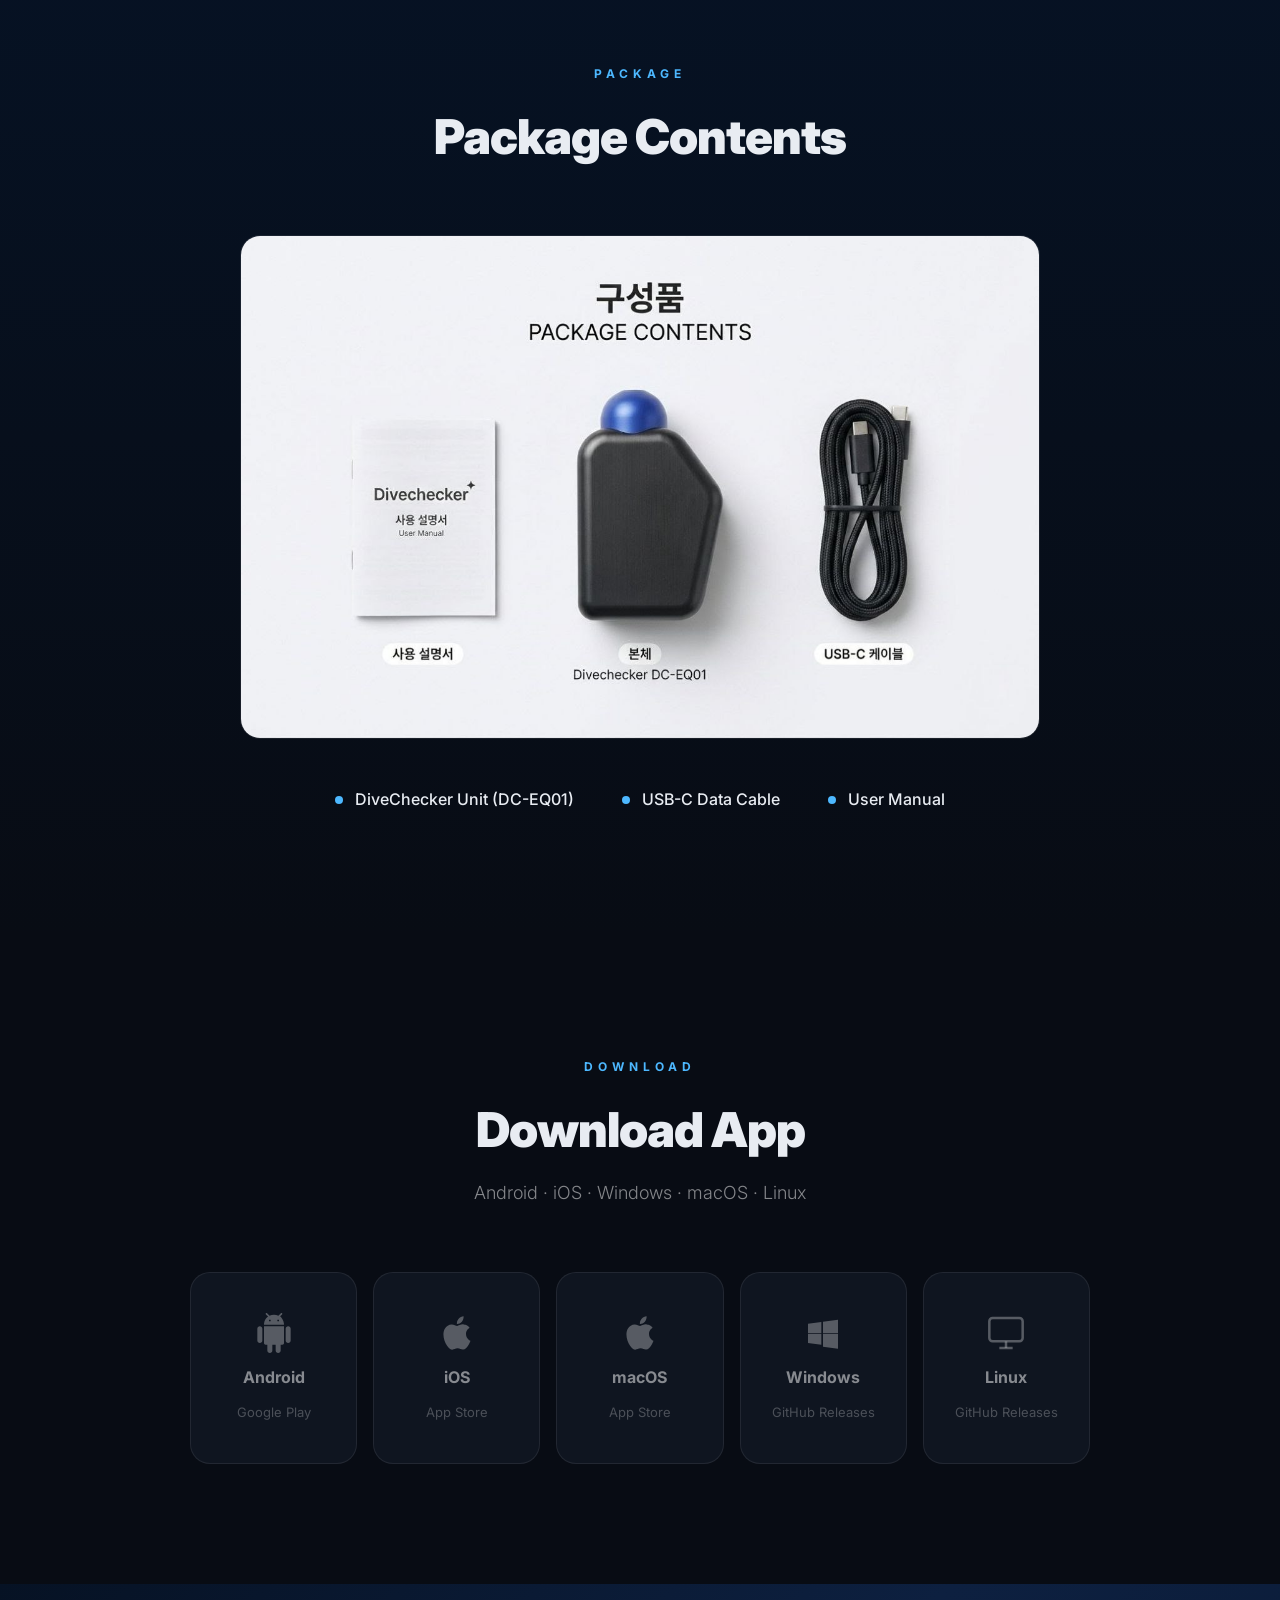
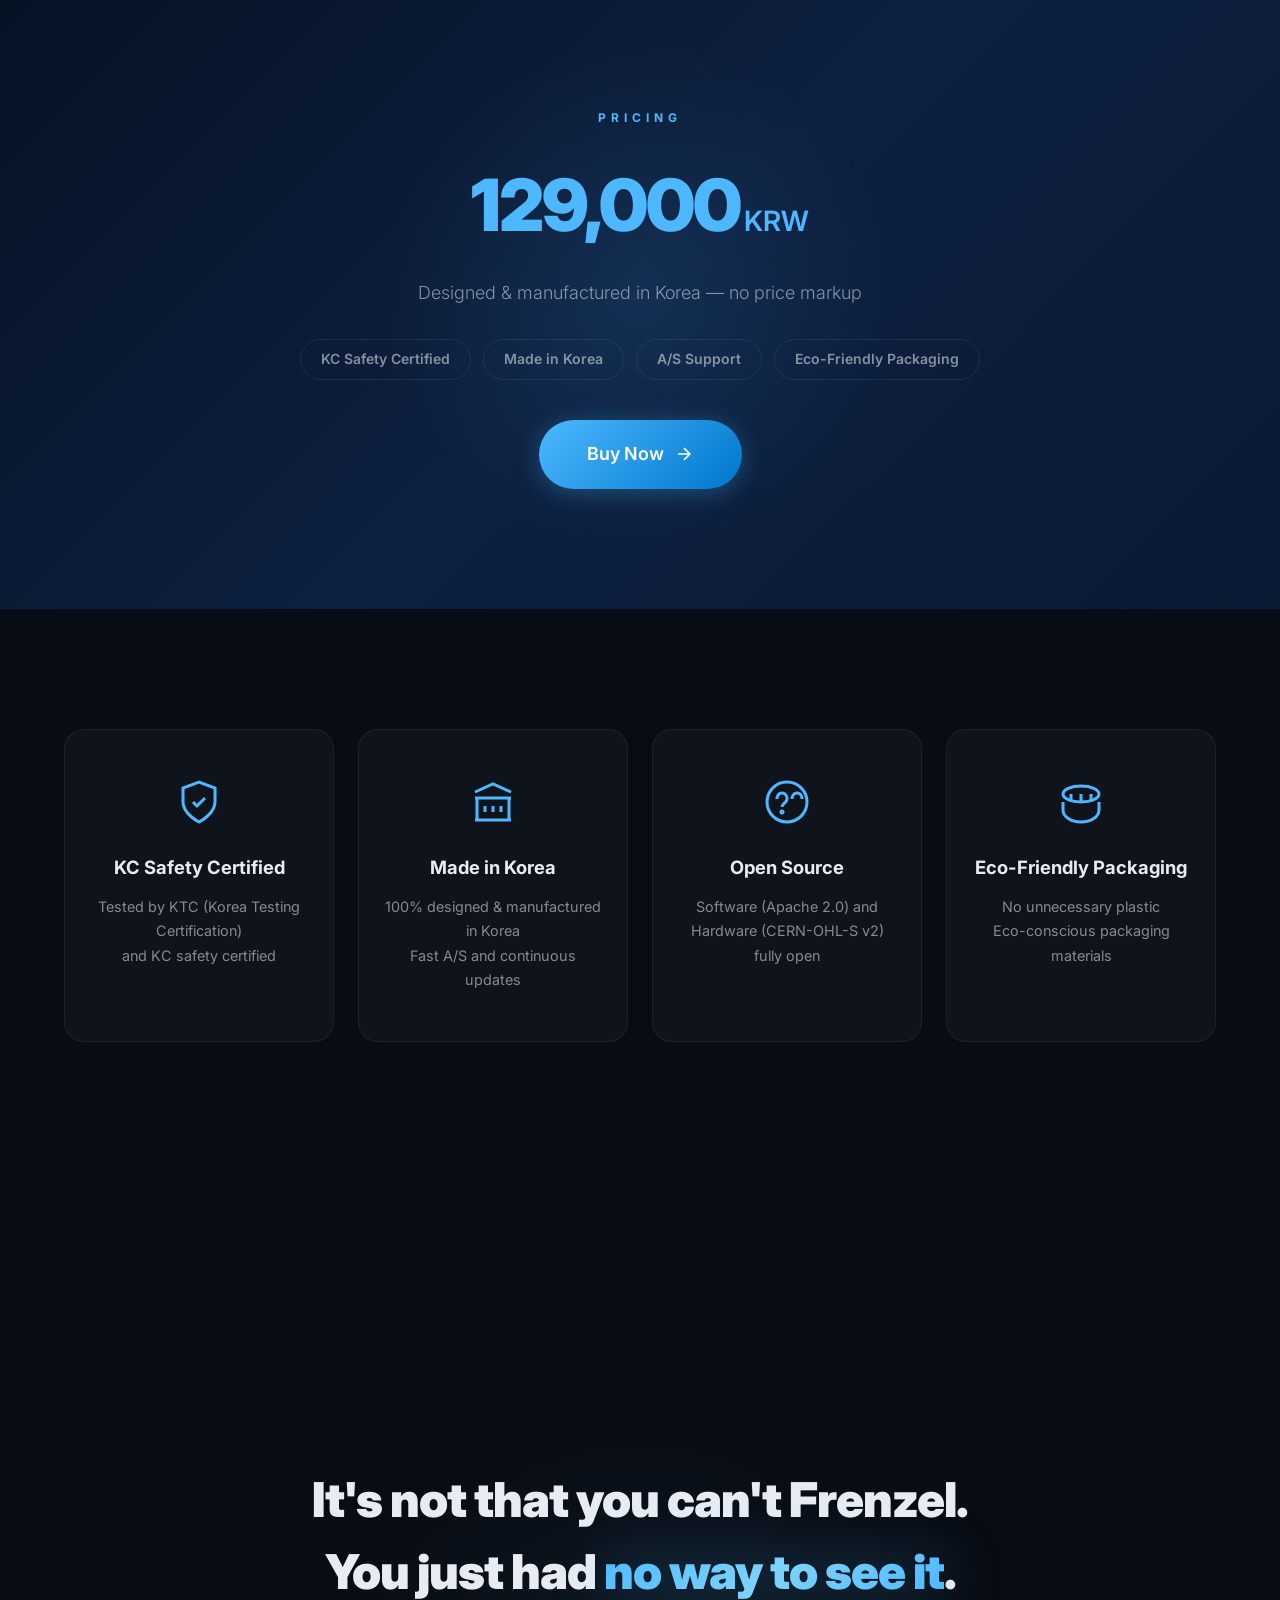
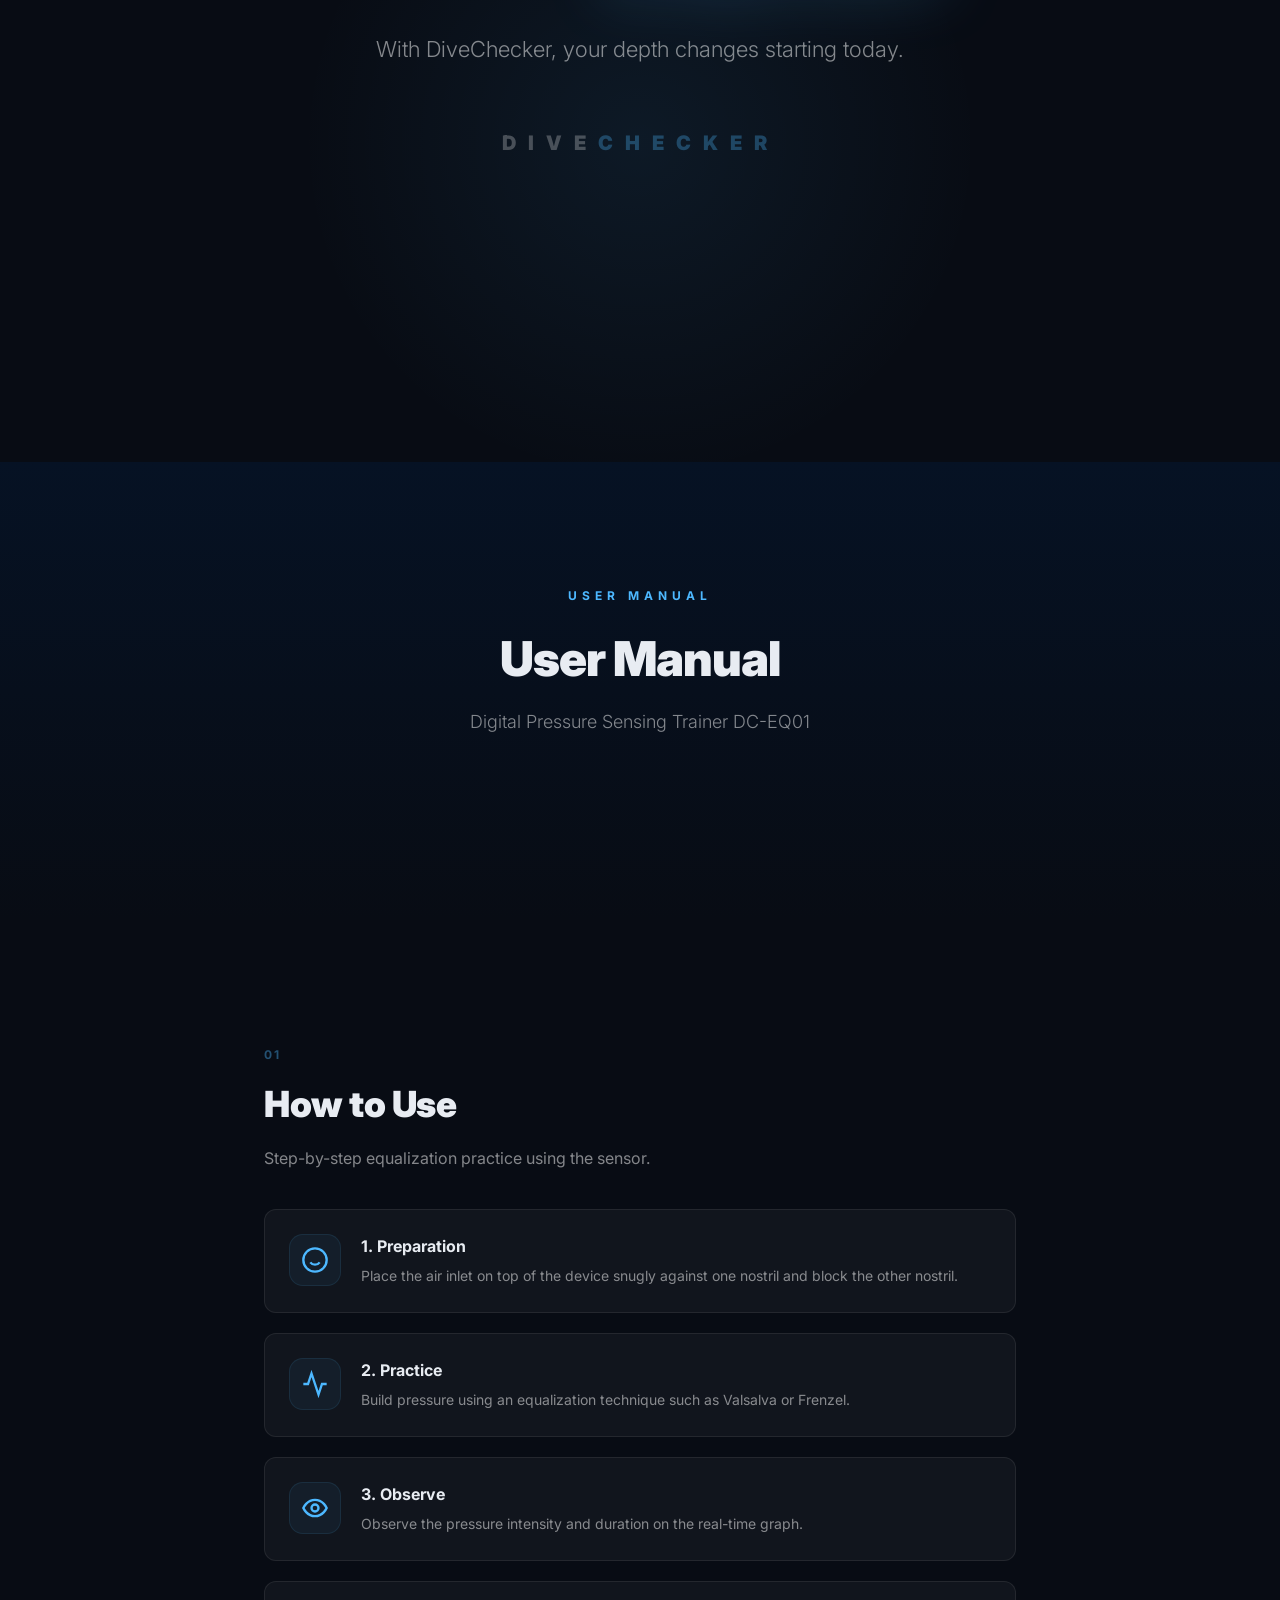
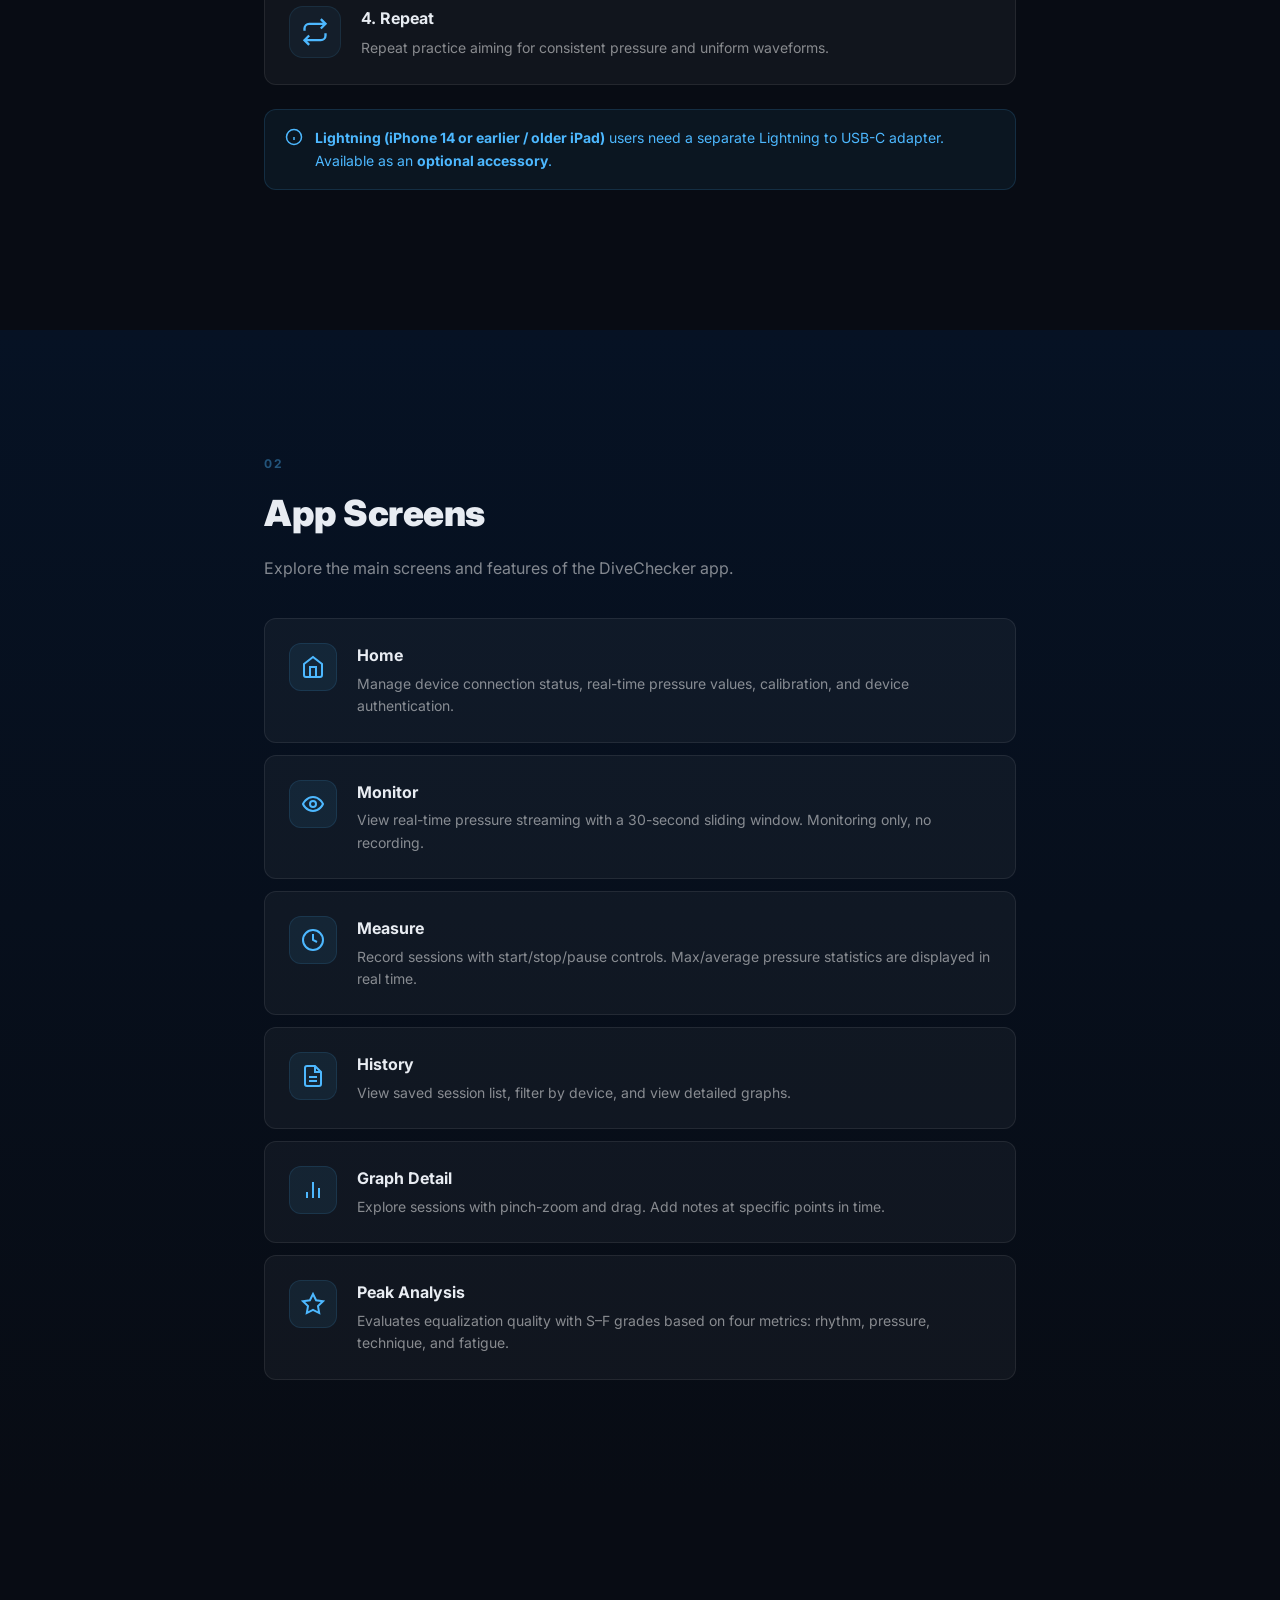
==== commit 40f8cc6d: "refactor(website): inline English HTML defaults to remove FOUC for foreign visitors Until now the HT" ====
--- a/website/index.html
+++ b/website/index.html
@@ -24,10 +24,10 @@
         </a>
         <div class="nav-links">
             <a href="#features">Features</a>
-            <a href="#manual" data-i18n="nav.manual">사용 설명서</a>
+            <a href="#manual" data-i18n="nav.manual">Manual</a>
             <a href="faq.html" data-i18n="nav.faq">FAQ</a>
-            <a href="support.html" data-i18n="nav.support">지원</a>
-            <a href="#buy" class="nav-cta" data-i18n="nav.buy">구매하기</a>
+            <a href="support.html" data-i18n="nav.support">Support</a>
+            <a href="#buy" class="nav-cta" data-i18n="nav.buy">Buy Now</a>
         </div>
         <button class="nav-hamburger" id="hamburger" aria-label="Open menu">
             <span></span><span></span><span></span>
@@ -38,10 +38,10 @@
 <!-- Mobile menu -->
 <div class="mobile-menu" id="mobileMenu">
     <a href="#features">Features</a>
-    <a href="#manual" data-i18n="nav.manual">사용 설명서</a>
+    <a href="#manual" data-i18n="nav.manual">Manual</a>
     <a href="faq.html" data-i18n="nav.faq">FAQ</a>
-    <a href="support.html" data-i18n="nav.support">지원</a>
-    <a href="#buy" class="nav-cta" data-i18n="nav.buy">구매하기</a>
+    <a href="support.html" data-i18n="nav.support">Support</a>
+    <a href="#buy" class="nav-cta" data-i18n="nav.buy">Buy Now</a>
 </div>
 
 
@@ -56,37 +56,31 @@
     </div>
     <div class="hero-content reveal">
         <div class="hero-badge" data-i18n="hero.badge">Equalizing Learning Device</div>
-        <h1 class="hero-title" data-i18n="hero.title">
-            이퀄라이징을<br>
-            <span class="gradient-text">'눈'으로 보다</span>
-        </h1>
-        <p class="hero-desc" data-i18n="hero.desc">
-            감각이 아닌 <strong>데이터</strong>로 배우는 프리다이빙 균압 훈련.<br>
-            100Hz 실시간 압력 센서 &middot; USB 제로 레이턴시 &middot; 크로스플랫폼
-        </p>
+        <h1 class="hero-title" data-i18n="hero.title">See Your<br><span class="gradient-text">Equalization</span></h1>
+        <p class="hero-desc" data-i18n="hero.desc">Freediving equalization training with <strong>data</strong>, not guesswork.<br>100Hz real-time pressure sensor &middot; USB zero latency &middot; Cross-platform</p>
         <div class="hero-actions">
             <a href="#buy" class="btn btn-primary">
-                <span data-i18n="hero.cta-buy">지금 구매하기</span>
+                <span data-i18n="hero.cta-buy">Buy Now</span>
                 <svg width="20" height="20" viewBox="0 0 24 24" fill="none" stroke="currentColor" stroke-width="2"><path d="M5 12h14M12 5l7 7-7 7"/></svg>
             </a>
             <a href="#features" class="btn btn-ghost">
-                <span data-i18n="hero.cta-learn">더 알아보기</span>
+                <span data-i18n="hero.cta-learn">Learn More</span>
             </a>
         </div>
         <div class="hero-stats">
             <div class="hero-stat">
                 <span class="hero-stat-num">100Hz</span>
-                <span class="hero-stat-label" data-i18n="hero.stat-sampling">샘플링</span>
+                <span class="hero-stat-label" data-i18n="hero.stat-sampling">Sampling</span>
             </div>
             <div class="hero-stat-divider"></div>
             <div class="hero-stat">
                 <span class="hero-stat-num">0ms</span>
-                <span class="hero-stat-label" data-i18n="hero.stat-latency">레이턴시</span>
+                <span class="hero-stat-label" data-i18n="hero.stat-latency">Latency</span>
             </div>
             <div class="hero-stat-divider"></div>
             <div class="hero-stat">
                 <span class="hero-stat-num">0.01</span>
-                <span class="hero-stat-label" data-i18n="hero.stat-resolution">hPa 분해능</span>
+                <span class="hero-stat-label" data-i18n="hero.stat-resolution">hPa Resolution</span>
             </div>
         </div>
     </div>
@@ -110,23 +104,23 @@
     <div class="container">
         <div class="section-header reveal">
             <span class="section-label label-red">PROBLEM</span>
-            <h2 class="section-title" data-i18n="problem.title">이퀄라이징 실패는<br><span class="text-red">수업 포기</span>로 이어집니다</h2>
+            <h2 class="section-title" data-i18n="problem.title">Equalization failure leads to<br><span class="text-red">giving up lessons</span></h2>
         </div>
         <div class="problem-grid">
             <div class="problem-card reveal">
                 <div class="problem-number">01</div>
-                <h3 data-i18n="problem.1.title">수업 포기</h3>
-                <p data-i18n="problem.1.desc">이퀄라이징이 안 돼서 다음 레벨을 포기. 수강료만 날리는 악순환.</p>
+                <h3 data-i18n="problem.1.title">Dropout</h3>
+                <p data-i18n="problem.1.desc">Can't equalize, can't advance. A vicious cycle of wasted tuition fees.</p>
             </div>
             <div class="problem-card reveal" style="--delay: 0.1s">
                 <div class="problem-number">02</div>
-                <h3 data-i18n="problem.2.title">원인 불명</h3>
-                <p data-i18n="problem.2.desc">뭐가 잘못인지 모른 채 같은 실수 반복. 연습이 아니라 시간 낭비.</p>
+                <h3 data-i18n="problem.2.title">Unknown Cause</h3>
+                <p data-i18n="problem.2.desc">Repeating the same mistakes without knowing what's wrong. Not practice — just wasted time.</p>
             </div>
             <div class="problem-card reveal" style="--delay: 0.2s">
                 <div class="problem-number">03</div>
-                <h3 data-i18n="problem.3.title">건강 리스크</h3>
-                <p data-i18n="problem.3.desc">과도한 발살바로 인한 고막 손상, 역압착. 되돌릴 수 없습니다.</p>
+                <h3 data-i18n="problem.3.title">Health Risk</h3>
+                <p data-i18n="problem.3.desc">Eardrum damage and reverse squeeze from excessive Valsalva. Irreversible.</p>
             </div>
         </div>
     </div>
@@ -140,11 +134,8 @@
     <div class="container">
         <div class="solution-intro reveal">
             <span class="section-label">SOLUTION</span>
-            <h2 class="section-title-lg" data-i18n="solution.title">
-                감 대신<br>
-                <span class="gradient-text">그래프</span>로 배우세요
-            </h2>
-            <p class="solution-sub" data-i18n="solution.sub">이퀄라이징 압력을 실시간으로 시각화하는 국내 유일 디바이스</p>
+            <h2 class="section-title-lg" data-i18n="solution.title">Learn with<br><span class="gradient-text">graphs</span>, not guesswork</h2>
+            <p class="solution-sub" data-i18n="solution.sub">The only device that visualizes equalization pressure in real time</p>
         </div>
 
         <div class="app-showcase reveal-up">
@@ -162,23 +153,19 @@
     <div class="container">
         <div class="section-header reveal">
             <span class="section-label">FEATURES</span>
-            <h2 class="section-title" data-i18n="features.title">왜 다이브체커인가</h2>
+            <h2 class="section-title" data-i18n="features.title">Why DiveChecker</h2>
         </div>
 
         <!-- Feature 01 -->
         <div class="feature-row reveal">
             <div class="feature-text">
                 <span class="feature-num">01</span>
-                <h3 class="feature-title" data-i18n="feat1.title">실시간 압력 시각화</h3>
-                <p class="feature-desc" data-i18n="feat1.desc">
-                    "더 세게" 같은 모호한 피드백은 끝.<br>
-                    내 프렌젤 압력이 정확히 몇 hPa인지 실시간으로 확인합니다.
-                    과도한 압력 시 즉각 시각 경고까지.
-                </p>
+                <h3 class="feature-title" data-i18n="feat1.title">Real-time Pressure Visualization</h3>
+                <p class="feature-desc" data-i18n="feat1.desc">No more vague feedback like "push harder."<br>See exactly how many hPa your Frenzel generates in real time. Visual alerts for excessive pressure.</p>
                 <div class="feature-tags">
-                    <span class="tag" data-i18n="feat1.tag1">100Hz 샘플링</span>
-                    <span class="tag" data-i18n="feat1.tag2">0.01 hPa 분해능</span>
-                    <span class="tag" data-i18n="feat1.tag3">실시간 그래프</span>
+                    <span class="tag" data-i18n="feat1.tag1">100Hz Sampling</span>
+                    <span class="tag" data-i18n="feat1.tag2">0.01 hPa Resolution</span>
+                    <span class="tag" data-i18n="feat1.tag3">Real-time Graph</span>
                 </div>
             </div>
             <div class="feature-visual">
@@ -192,16 +179,12 @@
         <div class="feature-row feature-row-reverse reveal">
             <div class="feature-text">
                 <span class="feature-num">02</span>
-                <h3 class="feature-title" data-i18n="feat2.title">발살바 vs 프렌젤 판별</h3>
-                <p class="feature-desc" data-i18n="feat2.desc">
-                    지금 내가 프렌젤을 하고 있는지, 발살바를 하고 있는지
-                    그래프 패턴이 즉시 알려줍니다.
-                    두 기법의 압력 커브는 완전히 다릅니다.
-                </p>
+                <h3 class="feature-title" data-i18n="feat2.title">Valsalva vs Frenzel Detection</h3>
+                <p class="feature-desc" data-i18n="feat2.desc">The graph pattern instantly tells you whether you're doing Frenzel or Valsalva. The pressure curves of the two techniques are completely different.</p>
                 <div class="feature-tags">
-                    <span class="tag" data-i18n="feat2.tag1">패턴 분석</span>
-                    <span class="tag" data-i18n="feat2.tag2">피크 감지</span>
-                    <span class="tag" data-i18n="feat2.tag3">기법 점수화</span>
+                    <span class="tag" data-i18n="feat2.tag1">Pattern Analysis</span>
+                    <span class="tag" data-i18n="feat2.tag2">Peak Detection</span>
+                    <span class="tag" data-i18n="feat2.tag3">Technique Scoring</span>
                 </div>
             </div>
             <div class="feature-visual">
@@ -215,16 +198,12 @@
         <div class="feature-row reveal">
             <div class="feature-text">
                 <span class="feature-num">03</span>
-                <h3 class="feature-title" data-i18n="feat3.title">고급 기법 지상 훈련</h3>
-                <p class="feature-desc" data-i18n="feat3.desc">
-                    프렌젤 → 마우스필 → 핸즈프리(BTV).<br>
-                    물속에서 실패하기 전에, 지상에서 완벽하게 마스터하세요.
-                    모든 기법의 학습 과정을 다이브체커가 함께합니다.
-                </p>
+                <h3 class="feature-title" data-i18n="feat3.title">Advanced Technique Dry Training</h3>
+                <p class="feature-desc" data-i18n="feat3.desc">Frenzel → Mouthfill → Hands-free (BTV).<br>Master them on dry land before failing underwater. DiveChecker guides you through every technique.</p>
                 <div class="feature-tags">
-                    <span class="tag" data-i18n="feat3.tag1">마우스필</span>
-                    <span class="tag" data-i18n="feat3.tag2">핸즈프리 BTV</span>
-                    <span class="tag" data-i18n="feat3.tag3">단계별 훈련</span>
+                    <span class="tag" data-i18n="feat3.tag1">Mouthfill</span>
+                    <span class="tag" data-i18n="feat3.tag2">Hands-free BTV</span>
+                    <span class="tag" data-i18n="feat3.tag3">Step-by-step Training</span>
                 </div>
             </div>
             <div class="feature-visual">
@@ -238,15 +217,12 @@
         <div class="feature-row feature-row-reverse reveal">
             <div class="feature-text">
                 <span class="feature-num">04</span>
-                <h3 class="feature-title" data-i18n="feat4.title">피크 분석 & 성장 기록</h3>
-                <p class="feature-desc" data-i18n="feat4.desc">
-                    매 세션마다 리듬 점수, 압력 점수, 기법 점수, 피로도 지수를 분석.
-                    S~F 등급으로 객관적인 성장을 추적합니다.
-                </p>
+                <h3 class="feature-title" data-i18n="feat4.title">Peak Analysis & Progress Tracking</h3>
+                <p class="feature-desc" data-i18n="feat4.desc">Analyze rhythm score, pressure score, technique score, and fatigue index every session. Track your objective growth with S~F grades.</p>
                 <div class="feature-tags">
-                    <span class="tag" data-i18n="feat4.tag1">리듬 점수</span>
-                    <span class="tag" data-i18n="feat4.tag2">피로도 지수</span>
-                    <span class="tag" data-i18n="feat4.tag3">S~F 등급</span>
+                    <span class="tag" data-i18n="feat4.tag1">Rhythm Score</span>
+                    <span class="tag" data-i18n="feat4.tag2">Fatigue Index</span>
+                    <span class="tag" data-i18n="feat4.tag3">S~F Grades</span>
                 </div>
             </div>
             <div class="feature-visual">
@@ -266,8 +242,8 @@
     <div class="container">
         <div class="section-header reveal">
             <span class="section-label">WHY USB</span>
-            <h2 class="section-title" data-i18n="usb.title">블루투스 대신 <span class="gradient-text">USB</span>를 선택한 이유</h2>
-            <p class="section-sub" data-i18n="usb.sub">이퀄라이징 훈련에서 0.01초의 지연은 잘못된 피드백입니다</p>
+            <h2 class="section-title" data-i18n="usb.title">Why we chose <span class="gradient-text">USB</span> over Bluetooth</h2>
+            <p class="section-sub" data-i18n="usb.sub">In equalization training, 0.01s delay means wrong feedback</p>
         </div>
         <div class="compare-table-wrap reveal">
             <table class="compare-table">
@@ -275,34 +251,34 @@
                     <tr>
                         <th></th>
                         <th class="col-bt" data-i18n="usb.col-bt">Bluetooth</th>
-                        <th class="col-usb" data-i18n="usb.col-usb">USB (다이브체커)</th>
+                        <th class="col-usb" data-i18n="usb.col-usb">USB (DiveChecker)</th>
                     </tr>
                 </thead>
                 <tbody>
                     <tr>
-                        <td class="row-label" data-i18n="usb.row1">전송 지연</td>
+                        <td class="row-label" data-i18n="usb.row1">Latency</td>
                         <td class="col-bt-body" data-i18n="usb.row1-bt">50~300ms</td>
                         <td class="col-usb-body highlight" data-i18n="usb.row1-usb">0ms</td>
                     </tr>
                     <tr>
-                        <td class="row-label" data-i18n="usb.row2">배터리</td>
-                        <td class="col-bt-body" data-i18n="usb.row2-bt">충전 필요</td>
-                        <td class="col-usb-body highlight" data-i18n="usb.row2-usb">USB 전원 공급</td>
+                        <td class="row-label" data-i18n="usb.row2">Battery</td>
+                        <td class="col-bt-body" data-i18n="usb.row2-bt">Charging required</td>
+                        <td class="col-usb-body highlight" data-i18n="usb.row2-usb">USB powered</td>
                     </tr>
                     <tr>
-                        <td class="row-label" data-i18n="usb.row3">연결 안정성</td>
-                        <td class="col-bt-body" data-i18n="usb.row3-bt">페어링 실패 가능</td>
-                        <td class="col-usb-body highlight" data-i18n="usb.row3-usb">100% 안정 연결</td>
+                        <td class="row-label" data-i18n="usb.row3">Stability</td>
+                        <td class="col-bt-body" data-i18n="usb.row3-bt">Pairing may fail</td>
+                        <td class="col-usb-body highlight" data-i18n="usb.row3-usb">100% stable</td>
                     </tr>
                     <tr>
-                        <td class="row-label" data-i18n="usb.row4">호환성</td>
-                        <td class="col-bt-body" data-i18n="usb.row4-bt">기기별 상이</td>
+                        <td class="row-label" data-i18n="usb.row4">Compatibility</td>
+                        <td class="col-bt-body" data-i18n="usb.row4-bt">Varies by device</td>
                         <td class="col-usb-body highlight" data-i18n="usb.row4-usb">Win / Mac / Android / iOS</td>
                     </tr>
                     <tr>
-                        <td class="row-label" data-i18n="usb.row5">데이터 손실</td>
-                        <td class="col-bt-body" data-i18n="usb.row5-bt">끊김 발생</td>
-                        <td class="col-usb-body highlight" data-i18n="usb.row5-usb">단 1초도 놓치지 않음</td>
+                        <td class="row-label" data-i18n="usb.row5">Data Loss</td>
+                        <td class="col-bt-body" data-i18n="usb.row5-bt">Disconnection</td>
+                        <td class="col-usb-body highlight" data-i18n="usb.row5-usb">Never miss a second</td>
                     </tr>
                 </tbody>
             </table>
@@ -318,7 +294,7 @@
     <div class="container">
         <div class="section-header reveal">
             <span class="section-label">HOW TO USE</span>
-            <h2 class="section-title" data-i18n="how.title">3단계로 시작하세요</h2>
+            <h2 class="section-title" data-i18n="how.title">Start in 3 Steps</h2>
         </div>
         <div class="steps-grid">
             <div class="step-card reveal">
@@ -332,8 +308,8 @@
                         <path d="M10 11h4M10 14h4"/>
                     </svg>
                 </div>
-                <h3 data-i18n="how.step1.title">USB-C 연결</h3>
-                <p data-i18n="how.step1.desc">케이블 하나로 전원 + 데이터 동시 연결. 복잡한 페어링 없이 꽂기만 하면 끝.</p>
+                <h3 data-i18n="how.step1.title">Connect USB-C</h3>
+                <p data-i18n="how.step1.desc">One cable for power + data. Just plug in — no complex pairing needed.</p>
             </div>
             <div class="step-card reveal" style="--delay: 0.15s">
                 <div class="step-line"></div>
@@ -344,8 +320,8 @@
                         <path d="M12 18h.01"/>
                     </svg>
                 </div>
-                <h3 data-i18n="how.step2.title">앱 실행</h3>
-                <p data-i18n="how.step2.desc">QR코드로 앱 다운로드, 자동 디바이스 인식. 별도 설정 필요 없음.</p>
+                <h3 data-i18n="how.step2.title">Launch App</h3>
+                <p data-i18n="how.step2.desc">Download via QR code, auto device detection. No setup needed.</p>
             </div>
             <div class="step-card reveal" style="--delay: 0.3s">
                 <div class="step-line"></div>
@@ -355,8 +331,8 @@
                         <polyline points="22,12 18,12 15,21 9,3 6,12 2,12"/>
                     </svg>
                 </div>
-                <h3 data-i18n="how.step3.title">연습 시작</h3>
-                <p data-i18n="how.step3.desc">코에 대고 이퀄라이징. 실시간 그래프로 즉각 피드백을 받으세요.</p>
+                <h3 data-i18n="how.step3.title">Start Training</h3>
+                <p data-i18n="how.step3.desc">Place on your nose and equalize. Get instant feedback via real-time graphs.</p>
             </div>
         </div>
 
@@ -374,7 +350,7 @@
     <div class="container">
         <div class="section-header reveal">
             <span class="section-label">FOR YOU</span>
-            <h2 class="section-title" data-i18n="target.title">이런 분들이 사용합니다</h2>
+            <h2 class="section-title" data-i18n="target.title">Who It's For</h2>
         </div>
         <div class="target-grid">
             <div class="target-card reveal">
@@ -383,8 +359,8 @@
                         <circle cx="12" cy="12" r="10"/><path d="M8 14s1.5 2 4 2 4-2 4-2"/><line x1="9" y1="9" x2="9.01" y2="9"/><line x1="15" y1="9" x2="15.01" y2="9"/>
                     </svg>
                 </div>
-                <h3 data-i18n="target.1.title">이퀄라이징이 안 되는 분</h3>
-                <p data-i18n="target.1.desc">내 문제를 눈으로 확인하고 정확히 교정</p>
+                <h3 data-i18n="target.1.title">Struggling with Equalization</h3>
+                <p data-i18n="target.1.desc">See your problem and correct it precisely</p>
             </div>
             <div class="target-card reveal" style="--delay: 0.1s">
                 <div class="target-icon-wrap">
@@ -392,8 +368,8 @@
                         <polyline points="23,4 23,10 17,10"/><polyline points="1,20 1,14 7,14"/><path d="M3.51 9a9 9 0 0114.85-3.36L23 10M1 14l4.64 4.36A9 9 0 0020.49 15"/>
                     </svg>
                 </div>
-                <h3 data-i18n="target.2.title">프렌젤 전환이 어려운 분</h3>
-                <p data-i18n="target.2.desc">발살바 → 프렌젤 전환을 그래프로 확인</p>
+                <h3 data-i18n="target.2.title">Switching to Frenzel</h3>
+                <p data-i18n="target.2.desc">Verify Valsalva → Frenzel transition with graphs</p>
             </div>
             <div class="target-card reveal" style="--delay: 0.2s">
                 <div class="target-icon-wrap">
@@ -401,8 +377,8 @@
                         <path d="M2 12s3-7 10-7 10 7 10 7-3 7-10 7-10-7-10-7z"/><circle cx="12" cy="12" r="3"/>
                     </svg>
                 </div>
-                <h3 data-i18n="target.3.title">딥 & 머메이드 다이버</h3>
-                <p data-i18n="target.3.desc">마우스필 · BTV 핸즈프리 지상 훈련</p>
+                <h3 data-i18n="target.3.title">Deep & Mermaid Divers</h3>
+                <p data-i18n="target.3.desc">Dry training for Mouthfill & BTV hands-free</p>
             </div>
             <div class="target-card reveal" style="--delay: 0.3s">
                 <div class="target-icon-wrap">
@@ -410,8 +386,8 @@
                         <path d="M17 21v-2a4 4 0 00-4-4H5a4 4 0 00-4 4v2"/><circle cx="9" cy="7" r="4"/><path d="M23 21v-2a4 4 0 00-3-3.87"/><path d="M16 3.13a4 4 0 010 7.75"/>
                     </svg>
                 </div>
-                <h3 data-i18n="target.4.title">다이빙 강사</h3>
-                <p data-i18n="target.4.desc">그래프 기반 정확한 피드백 제공</p>
+                <h3 data-i18n="target.4.title">Diving Instructors</h3>
+                <p data-i18n="target.4.desc">Provide precise graph-based feedback</p>
             </div>
         </div>
     </div>
@@ -429,7 +405,7 @@
                     <svg width="32" height="32" viewBox="0 0 24 24" fill="none" stroke="currentColor" stroke-width="1.5"><circle cx="12" cy="12" r="10"/><path d="M12 8v4l3 3"/></svg>
                 </div>
                 <span class="tech-flow-label">BMP280</span>
-                <span class="tech-flow-detail" data-i18n="tech.sensor">100Hz 센서</span>
+                <span class="tech-flow-detail" data-i18n="tech.sensor">100Hz Sensor</span>
             </div>
             <div class="tech-flow-arrow">
                 <svg width="24" height="24" viewBox="0 0 24 24" fill="none" stroke="currentColor" stroke-width="2"><path d="M5 12h14M12 5l7 7-7 7"/></svg>
@@ -439,7 +415,7 @@
                     <svg width="32" height="32" viewBox="0 0 24 24" fill="none" stroke="currentColor" stroke-width="1.5"><rect x="4" y="4" width="16" height="16" rx="2"/><path d="M9 9h6v6H9z"/></svg>
                 </div>
                 <span class="tech-flow-label">RP2350</span>
-                <span class="tech-flow-detail" data-i18n="tech.mcu">듀얼코어 MCU</span>
+                <span class="tech-flow-detail" data-i18n="tech.mcu">Dual-core MCU</span>
             </div>
             <div class="tech-flow-arrow">
                 <svg width="24" height="24" viewBox="0 0 24 24" fill="none" stroke="currentColor" stroke-width="2"><path d="M5 12h14M12 5l7 7-7 7"/></svg>
@@ -449,7 +425,7 @@
                     <svg width="32" height="32" viewBox="0 0 24 24" fill="none" stroke="currentColor" stroke-width="1.5"><path d="M12 2L2 7l10 5 10-5-10-5z"/><path d="M2 17l10 5 10-5"/><path d="M2 12l10 5 10-5"/></svg>
                 </div>
                 <span class="tech-flow-label">USB MIDI</span>
-                <span class="tech-flow-detail" data-i18n="tech.midi">제로 레이턴시</span>
+                <span class="tech-flow-detail" data-i18n="tech.midi">Zero Latency</span>
             </div>
             <div class="tech-flow-arrow">
                 <svg width="24" height="24" viewBox="0 0 24 24" fill="none" stroke="currentColor" stroke-width="2"><path d="M5 12h14M12 5l7 7-7 7"/></svg>
@@ -459,7 +435,7 @@
                     <svg width="32" height="32" viewBox="0 0 24 24" fill="none" stroke="currentColor" stroke-width="1.5"><rect x="5" y="2" width="14" height="20" rx="2"/><path d="M12 18h.01"/></svg>
                 </div>
                 <span class="tech-flow-label">Flutter App</span>
-                <span class="tech-flow-detail" data-i18n="tech.app">크로스플랫폼</span>
+                <span class="tech-flow-detail" data-i18n="tech.app">Cross-platform</span>
             </div>
         </div>
     </div>
@@ -473,44 +449,44 @@
     <div class="container">
         <div class="section-header reveal">
             <span class="section-label">SPECIFICATIONS</span>
-            <h2 class="section-title" data-i18n="specs.title">제품 사양</h2>
+            <h2 class="section-title" data-i18n="specs.title">Specifications</h2>
         </div>
 
         <div class="specs-grid">
             <div class="spec-card reveal">
-                <h3 data-i18n="specs.sensor-title">센서 & 성능</h3>
+                <h3 data-i18n="specs.sensor-title">Sensor & Performance</h3>
                 <div class="spec-list">
-                    <div class="spec-item"><span class="spec-key" data-i18n="specs.sensor">센서</span><span class="spec-val">BMP280 (I2C)</span></div>
-                    <div class="spec-item"><span class="spec-key" data-i18n="specs.internal-sampling">내부 샘플링</span><span class="spec-val">100Hz</span></div>
-                    <div class="spec-item"><span class="spec-key" data-i18n="specs.output-freq">출력 주파수</span><span class="spec-val" data-i18n="specs.output-freq-val">4~50Hz (설정 가능)</span></div>
-                    <div class="spec-item"><span class="spec-key" data-i18n="specs.resolution">분해능</span><span class="spec-val">0.01 hPa</span></div>
-                    <div class="spec-item"><span class="spec-key" data-i18n="specs.range">측정 범위</span><span class="spec-val" data-i18n="specs.range-val">-10 ~ +200 hPa (상대압)</span></div>
-                    <div class="spec-item"><span class="spec-key" data-i18n="specs.filter">필터</span><span class="spec-val" data-i18n="specs.filter-val">IIR x2 + 평균화</span></div>
+                    <div class="spec-item"><span class="spec-key" data-i18n="specs.sensor">Sensor</span><span class="spec-val">BMP280 (I2C)</span></div>
+                    <div class="spec-item"><span class="spec-key" data-i18n="specs.internal-sampling">Internal Sampling</span><span class="spec-val">100Hz</span></div>
+                    <div class="spec-item"><span class="spec-key" data-i18n="specs.output-freq">Output Frequency</span><span class="spec-val" data-i18n="specs.output-freq-val">4~50Hz (configurable)</span></div>
+                    <div class="spec-item"><span class="spec-key" data-i18n="specs.resolution">Resolution</span><span class="spec-val">0.01 hPa</span></div>
+                    <div class="spec-item"><span class="spec-key" data-i18n="specs.range">Range</span><span class="spec-val" data-i18n="specs.range-val">-10 ~ +200 hPa (relative)</span></div>
+                    <div class="spec-item"><span class="spec-key" data-i18n="specs.filter">Filter</span><span class="spec-val" data-i18n="specs.filter-val">IIR x2 + Averaging</span></div>
                 </div>
             </div>
             <div class="spec-card reveal" style="--delay: 0.1s">
-                <h3 data-i18n="specs.hw-title">하드웨어</h3>
+                <h3 data-i18n="specs.hw-title">Hardware</h3>
                 <div class="spec-list">
-                    <div class="spec-item"><span class="spec-key" data-i18n="specs.product-name">제품명</span><span class="spec-val" data-i18n="specs.product-name-val">디지털 압력 감지 학습기</span></div>
-                    <div class="spec-item"><span class="spec-key" data-i18n="specs.model">모델명</span><span class="spec-val">DC-EQ01</span></div>
-                    <div class="spec-item"><span class="spec-key" data-i18n="specs.mcu">MCU</span><span class="spec-val" data-i18n="specs.mcu-val">RP2350 (Pico2) 듀얼코어</span></div>
-                    <div class="spec-item"><span class="spec-key" data-i18n="specs.interface">인터페이스</span><span class="spec-val">USB-C (MIDI)</span></div>
-                    <div class="spec-item"><span class="spec-key" data-i18n="specs.power">전원</span><span class="spec-val">DC 5V (USB)</span></div>
-                    <div class="spec-item"><span class="spec-key" data-i18n="specs.cert">인증</span><span class="spec-val" data-i18n="specs.cert-val">KC 적합등록 (R-R-DCQ-DC)</span></div>
-                    <div class="spec-item"><span class="spec-key" data-i18n="specs.origin">제조국</span><span class="spec-val" data-i18n="specs.origin-val">대한민국</span></div>
+                    <div class="spec-item"><span class="spec-key" data-i18n="specs.product-name">Product</span><span class="spec-val" data-i18n="specs.product-name-val">Digital Pressure Sensing Trainer</span></div>
+                    <div class="spec-item"><span class="spec-key" data-i18n="specs.model">Model</span><span class="spec-val">DC-EQ01</span></div>
+                    <div class="spec-item"><span class="spec-key" data-i18n="specs.mcu">MCU</span><span class="spec-val" data-i18n="specs.mcu-val">RP2350 (Pico2) Dual-core</span></div>
+                    <div class="spec-item"><span class="spec-key" data-i18n="specs.interface">Interface</span><span class="spec-val">USB-C (MIDI)</span></div>
+                    <div class="spec-item"><span class="spec-key" data-i18n="specs.power">Power</span><span class="spec-val">DC 5V (USB)</span></div>
+                    <div class="spec-item"><span class="spec-key" data-i18n="specs.cert">Certification</span><span class="spec-val" data-i18n="specs.cert-val">KC Registered (R-R-DCQ-DC)</span></div>
+                    <div class="spec-item"><span class="spec-key" data-i18n="specs.origin">Made in</span><span class="spec-val" data-i18n="specs.origin-val">South Korea</span></div>
                 </div>
             </div>
             <div class="spec-card reveal" style="--delay: 0.2s">
-                <h3 data-i18n="specs.sw-title">소프트웨어</h3>
+                <h3 data-i18n="specs.sw-title">Software</h3>
                 <div class="spec-list">
-                    <div class="spec-item"><span class="spec-key" data-i18n="specs.framework">앱 프레임워크</span><span class="spec-val">Flutter</span></div>
-                    <div class="spec-item"><span class="spec-key" data-i18n="specs.platform">플랫폼</span><span class="spec-val" data-i18n="specs.platform-val">5개 OS 지원</span></div>
-                    <div class="spec-item"><span class="spec-key" data-i18n="specs.storage">데이터 저장</span><span class="spec-val">SQLite / IndexedDB</span></div>
-                    <div class="spec-item"><span class="spec-key" data-i18n="specs.analysis">분석</span><span class="spec-val" data-i18n="specs.analysis-val">피크 감지 + 점수화</span></div>
-                    <div class="spec-item"><span class="spec-key" data-i18n="specs.app-ver">앱 버전</span><span class="spec-val">v8.5.1</span></div>
-                    <div class="spec-item"><span class="spec-key" data-i18n="specs.fw-ver">펌웨어 버전</span><span class="spec-val">v6.0.0</span></div>
-                    <div class="spec-item"><span class="spec-key" data-i18n="specs.lang">언어</span><span class="spec-val" data-i18n="specs.lang-val">한국어 / English / 日本語 / 中文</span></div>
-                    <div class="spec-item"><span class="spec-key" data-i18n="specs.update">업데이트</span><span class="spec-val" data-i18n="specs.update-val">UF2 펌웨어 업데이트</span></div>
+                    <div class="spec-item"><span class="spec-key" data-i18n="specs.framework">App Framework</span><span class="spec-val">Flutter</span></div>
+                    <div class="spec-item"><span class="spec-key" data-i18n="specs.platform">Platforms</span><span class="spec-val" data-i18n="specs.platform-val">5 OS Support</span></div>
+                    <div class="spec-item"><span class="spec-key" data-i18n="specs.storage">Data Storage</span><span class="spec-val">SQLite / IndexedDB</span></div>
+                    <div class="spec-item"><span class="spec-key" data-i18n="specs.analysis">Analysis</span><span class="spec-val" data-i18n="specs.analysis-val">Peak Detection + Scoring</span></div>
+                    <div class="spec-item"><span class="spec-key" data-i18n="specs.app-ver">App Version</span><span class="spec-val">v8.5.1</span></div>
+                    <div class="spec-item"><span class="spec-key" data-i18n="specs.fw-ver">Firmware Version</span><span class="spec-val">v6.0.0</span></div>
+                    <div class="spec-item"><span class="spec-key" data-i18n="specs.lang">Language</span><span class="spec-val" data-i18n="specs.lang-val">Korean / English / Japanese / Chinese / Traditional Chinese</span></div>
+                    <div class="spec-item"><span class="spec-key" data-i18n="specs.update">Update</span><span class="spec-val" data-i18n="specs.update-val">UF2 Firmware Update</span></div>
                 </div>
             </div>
         </div>
@@ -525,7 +501,7 @@
     <div class="container">
         <div class="section-header reveal">
             <span class="section-label">PACKAGE</span>
-            <h2 class="section-title" data-i18n="pkg.title">구성품</h2>
+            <h2 class="section-title" data-i18n="pkg.title">Package Contents</h2>
         </div>
 
         <div class="package-visual reveal-up">
@@ -535,15 +511,15 @@
         <div class="package-list reveal">
             <div class="package-item">
                 <div class="package-dot"></div>
-                <span data-i18n="pkg.item1">다이브체커 본체 (DC-EQ01)</span>
+                <span data-i18n="pkg.item1">DiveChecker Unit (DC-EQ01)</span>
             </div>
             <div class="package-item">
                 <div class="package-dot"></div>
-                <span data-i18n="pkg.item2">USB-C 데이터 케이블</span>
+                <span data-i18n="pkg.item2">USB-C Data Cable</span>
             </div>
             <div class="package-item">
                 <div class="package-dot"></div>
-                <span data-i18n="pkg.item3">사용 설명서</span>
+                <span data-i18n="pkg.item3">User Manual</span>
             </div>
         </div>
     </div>
@@ -557,7 +533,7 @@
     <div class="container">
         <div class="section-header reveal">
             <span class="section-label">DOWNLOAD</span>
-            <h2 class="section-title" data-i18n="dl.title">앱 다운로드</h2>
+            <h2 class="section-title" data-i18n="dl.title">Download App</h2>
             <p class="section-sub" data-i18n="dl.platforms">Android &middot; iOS &middot; Windows &middot; macOS &middot; Linux</p>
         </div>
         <div class="download-grid reveal">
@@ -605,17 +581,17 @@
             <span class="section-label">PRICING</span>
             <div class="cta-price">
                 <span class="cta-price-num">129,000</span>
-                <span class="cta-price-won" data-i18n="price.won">원</span>
-            </div>
-            <p class="cta-sub" data-i18n="price.sub">국내 설계 · 제조로 가격 거품을 걷어냈습니다</p>
+                <span class="cta-price-won" data-i18n="price.won">KRW</span>
+            </div>
+            <p class="cta-sub" data-i18n="price.sub">Designed & manufactured in Korea — no price markup</p>
             <div class="cta-badges">
-                <div class="cta-badge" data-i18n="price.badge1">KC 안전 인증</div>
+                <div class="cta-badge" data-i18n="price.badge1">KC Safety Certified</div>
                 <div class="cta-badge" data-i18n="price.badge2">Made in Korea</div>
-                <div class="cta-badge" data-i18n="price.badge3">A/S 지원</div>
-                <div class="cta-badge" data-i18n="price.badge4">친환경 포장</div>
+                <div class="cta-badge" data-i18n="price.badge3">A/S Support</div>
+                <div class="cta-badge" data-i18n="price.badge4">Eco-Friendly Packaging</div>
             </div>
             <a href="https://smartstore.naver.com/createch/products/13224634919" target="_blank" rel="noopener" class="btn btn-primary btn-lg">
-                <span data-i18n="price.cta">지금 구매하기</span>
+                <span data-i18n="price.cta">Buy Now</span>
                 <svg width="20" height="20" viewBox="0 0 24 24" fill="none" stroke="currentColor" stroke-width="2"><path d="M5 12h14M12 5l7 7-7 7"/></svg>
             </a>
         </div>
@@ -633,29 +609,29 @@
                 <div class="trust-icon">
                     <svg width="48" height="48" viewBox="0 0 24 24" fill="none" stroke="currentColor" stroke-width="1.5"><path d="M12 22s8-4 8-10V5l-8-3-8 3v7c0 6 8 10 8 10z"/><polyline points="9 12 11 14 15 10"/></svg>
                 </div>
-                <h3 data-i18n="trust.1.title">KC 안전 인증</h3>
-                <p data-i18n="trust.1.desc">국가공인시험기관(KTC) 시험을 거쳐<br>KC 안전 인증을 획득한 제품입니다</p>
+                <h3 data-i18n="trust.1.title">KC Safety Certified</h3>
+                <p data-i18n="trust.1.desc">Tested by KTC (Korea Testing Certification)<br>and KC safety certified</p>
             </div>
             <div class="trust-item-card">
                 <div class="trust-icon">
                     <svg width="48" height="48" viewBox="0 0 24 24" fill="none" stroke="currentColor" stroke-width="1.5"><path d="M3 21h18M3 10h18M3 7l9-4 9 4M4 10v11M20 10v11M8 14v3M12 14v3M16 14v3"/></svg>
                 </div>
                 <h3 data-i18n="trust.2.title">Made in Korea</h3>
-                <p data-i18n="trust.2.desc">설계부터 제조까지 100% 국내<br>빠른 A/S와 지속적인 업데이트</p>
+                <p data-i18n="trust.2.desc">100% designed & manufactured in Korea<br>Fast A/S and continuous updates</p>
             </div>
             <div class="trust-item-card">
                 <div class="trust-icon">
                     <svg width="48" height="48" viewBox="0 0 24 24" fill="none" stroke="currentColor" stroke-width="1.5"><path d="M12 22c5.523 0 10-4.477 10-10S17.523 2 12 2 2 6.477 2 12s4.477 10 10 10z"/><path d="M7 10.5c0-1 .5-3 2.5-3s2.5 2 2.5 3c0 2-2.5 2-2.5 4"/><circle cx="9.5" cy="17" r=".5" fill="currentColor"/><path d="M14.5 10.5c0-1 .5-3 2.5-3s2.5 2 2.5 3"/></svg>
                 </div>
-                <h3 data-i18n="trust.3.title">오픈소스</h3>
-                <p data-i18n="trust.3.desc">소프트웨어(Apache 2.0)와<br>하드웨어(CERN-OHL-S v2) 모두 공개</p>
+                <h3 data-i18n="trust.3.title">Open Source</h3>
+                <p data-i18n="trust.3.desc">Software (Apache 2.0) and<br>Hardware (CERN-OHL-S v2) fully open</p>
             </div>
             <div class="trust-item-card">
                 <div class="trust-icon">
                     <svg width="48" height="48" viewBox="0 0 24 24" fill="none" stroke="currentColor" stroke-width="1.5"><path d="M12 22c-4.97 0-9-2.686-9-6v-4"/><path d="M12 22c4.97 0 9-2.686 9-6v-4"/><ellipse cx="12" cy="8" rx="9" ry="4"/><path d="M7 8v4M12 8v4M17 8v4"/></svg>
                 </div>
-                <h3 data-i18n="trust.4.title">친환경 포장</h3>
-                <p data-i18n="trust.4.desc">불필요한 플라스틱 없이<br>환경을 생각한 포장재 사용</p>
+                <h3 data-i18n="trust.4.title">Eco-Friendly Packaging</h3>
+                <p data-i18n="trust.4.desc">No unnecessary plastic<br>Eco-conscious packaging materials</p>
             </div>
         </div>
     </div>
@@ -671,11 +647,8 @@
     </div>
     <div class="container">
         <div class="closing-content reveal">
-            <h2 class="closing-title" data-i18n="closing.title">
-                프렌젤이 안 되는 게 아닙니다.<br>
-                <span class="gradient-text glow-text">확인할 방법</span>이 없었을 뿐.
-            </h2>
-            <p class="closing-sub" data-i18n="closing.sub">다이브체커와 함께, 오늘부터 수심이 달라집니다.</p>
+            <h2 class="closing-title" data-i18n="closing.title">It's not that you can't Frenzel.<br>You just had <span class="gradient-text glow-text">no way to see it</span>.</h2>
+            <p class="closing-sub" data-i18n="closing.sub">With DiveChecker, your depth changes starting today.</p>
 
             <div class="closing-brand">
                 DIVE<span class="closing-brand-accent">CHECKER</span>
@@ -692,8 +665,8 @@
     <div class="container">
         <div class="section-header reveal">
             <span class="section-label">USER MANUAL</span>
-            <h2 class="section-title" data-i18n="manual.title">제품 사용 설명서</h2>
-            <p class="section-sub" data-i18n="manual.sub">디지털 압력 감지 학습기 DC-EQ01</p>
+            <h2 class="section-title" data-i18n="manual.title">User Manual</h2>
+            <p class="section-sub" data-i18n="manual.sub">Digital Pressure Sensing Trainer DC-EQ01</p>
         </div>
     </div>
 </section>
@@ -703,8 +676,8 @@
     <div class="container container-narrow">
         <div class="manual-section reveal">
             <div class="manual-section-badge">01</div>
-            <h2 class="manual-section-title" data-i18n="manual.s02b">사용 방법</h2>
-            <p class="manual-section-desc" data-i18n="manual.s02b.desc">센서를 활용한 이퀄라이징 연습 순서입니다.</p>
+            <h2 class="manual-section-title" data-i18n="manual.s02b">How to Use</h2>
+            <p class="manual-section-desc" data-i18n="manual.s02b.desc">Step-by-step equalization practice using the sensor.</p>
 
             <div class="howto-steps">
                 <div class="howto-step">
@@ -712,8 +685,8 @@
                         <svg width="28" height="28" viewBox="0 0 24 24" fill="none" stroke="var(--blue)" stroke-width="2"><path d="M12 22c5.523 0 10-4.477 10-10S17.523 2 12 2 2 6.477 2 12s4.477 10 10 10z"/><path d="M8 14s1.5 2 4 2 4-2 4-2"/><line x1="9" y1="9" x2="9.01" y2="9"/><line x1="15" y1="9" x2="15.01" y2="9"/></svg>
                     </div>
                     <div>
-                        <h4 data-i18n="manual.s02b.step1">1. 준비</h4>
-                        <p data-i18n="manual.s02b.step1-desc">기기 상단의 공기 유입구를 한쪽 콧구멍에 밀착하고, 반대쪽 코를 막습니다.</p>
+                        <h4 data-i18n="manual.s02b.step1">1. Preparation</h4>
+                        <p data-i18n="manual.s02b.step1-desc">Place the air inlet on top of the device snugly against one nostril and block the other nostril.</p>
                     </div>
                 </div>
                 <div class="howto-step">
@@ -721,8 +694,8 @@
                         <svg width="28" height="28" viewBox="0 0 24 24" fill="none" stroke="var(--blue)" stroke-width="2"><polyline points="22 12 18 12 15 21 9 3 6 12 2 12"/></svg>
                     </div>
                     <div>
-                        <h4 data-i18n="manual.s02b.step2">2. 실습</h4>
-                        <p data-i18n="manual.s02b.step2-desc">발살바(Valsalva) 또는 프렌젤(Frenzel) 등 이퀄라이징 기법으로 압력을 형성합니다.</p>
+                        <h4 data-i18n="manual.s02b.step2">2. Practice</h4>
+                        <p data-i18n="manual.s02b.step2-desc">Build pressure using an equalization technique such as Valsalva or Frenzel.</p>
                     </div>
                 </div>
                 <div class="howto-step">
@@ -730,8 +703,8 @@
                         <svg width="28" height="28" viewBox="0 0 24 24" fill="none" stroke="var(--blue)" stroke-width="2"><path d="M2 12s3-7 10-7 10 7 10 7-3 7-10 7-10-7-10-7z"/><circle cx="12" cy="12" r="3"/></svg>
                     </div>
                     <div>
-                        <h4 data-i18n="manual.s02b.step3">3. 확인</h4>
-                        <p data-i18n="manual.s02b.step3-desc">화면의 실시간 그래프로 압력의 강도와 지속 시간을 관찰합니다.</p>
+                        <h4 data-i18n="manual.s02b.step3">3. Observe</h4>
+                        <p data-i18n="manual.s02b.step3-desc">Observe the pressure intensity and duration on the real-time graph.</p>
                     </div>
                 </div>
                 <div class="howto-step">
@@ -739,15 +712,15 @@
                         <svg width="28" height="28" viewBox="0 0 24 24" fill="none" stroke="var(--blue)" stroke-width="2"><path d="M17 1l4 4-4 4"/><path d="M3 11V9a4 4 0 014-4h14"/><path d="M7 23l-4-4 4-4"/><path d="M21 13v2a4 4 0 01-4 4H3"/></svg>
                     </div>
                     <div>
-                        <h4 data-i18n="manual.s02b.step4">4. 반복</h4>
-                        <p data-i18n="manual.s02b.step4-desc">적정 압력 유지와 일정한 파형 형성을 목표로 반복 연습합니다.</p>
+                        <h4 data-i18n="manual.s02b.step4">4. Repeat</h4>
+                        <p data-i18n="manual.s02b.step4-desc">Repeat practice aiming for consistent pressure and uniform waveforms.</p>
                     </div>
                 </div>
             </div>
 
             <div class="guide-tip" style="margin-top: 24px;">
                 <svg width="18" height="18" viewBox="0 0 24 24" fill="none" stroke="currentColor" stroke-width="2"><circle cx="12" cy="12" r="10"/><path d="M12 16v-4"/><path d="M12 8h.01"/></svg>
-                <p data-i18n="manual.s01.lightning"><strong>Lightning (iPhone 14 이하 / 구형 iPad)</strong> 사용자는 별도의 Lightning to USB-C 변환잭이 필요합니다. <strong>옵션 상품</strong>으로 구매하실 수 있습니다.</p>
+                <p data-i18n="manual.s01.lightning"><strong>Lightning (iPhone 14 or earlier / older iPad)</strong> users need a separate Lightning to USB-C adapter. Available as an <strong>optional accessory</strong>.</p>
             </div>
         </div>
     </div>
@@ -758,50 +731,50 @@
     <div class="container container-narrow">
         <div class="manual-section reveal">
             <div class="manual-section-badge">02</div>
-            <h2 class="manual-section-title" data-i18n="manual.s03">앱 화면 안내</h2>
-            <p class="manual-section-desc" data-i18n="manual.s03.desc">DiveChecker 앱의 주요 화면과 기능을 알아봅니다.</p>
+            <h2 class="manual-section-title" data-i18n="manual.s03">App Screens</h2>
+            <p class="manual-section-desc" data-i18n="manual.s03.desc">Explore the main screens and features of the DiveChecker app.</p>
 
             <div class="screen-cards">
                 <div class="screen-card">
                     <div class="screen-card-icon"><svg width="24" height="24" viewBox="0 0 24 24" fill="none" stroke="var(--blue)" stroke-width="2"><path d="M3 9l9-7 9 7v11a2 2 0 01-2 2H5a2 2 0 01-2-2z"/><polyline points="9 22 9 12 15 12 15 22"/></svg></div>
                     <div class="screen-card-body">
-                        <h4 data-i18n="manual.s03.home">홈</h4>
-                        <p data-i18n="manual.s03.home-desc">디바이스 연결 상태, 실시간 압력값, 캘리브레이션, 정품 인증을 관리합니다.</p>
+                        <h4 data-i18n="manual.s03.home">Home</h4>
+                        <p data-i18n="manual.s03.home-desc">Manage device connection status, real-time pressure values, calibration, and device authentication.</p>
                     </div>
                 </div>
                 <div class="screen-card">
                     <div class="screen-card-icon"><svg width="24" height="24" viewBox="0 0 24 24" fill="none" stroke="var(--blue)" stroke-width="2"><path d="M2 12s3-7 10-7 10 7 10 7-3 7-10 7-10-7-10-7z"/><circle cx="12" cy="12" r="3"/></svg></div>
                     <div class="screen-card-body">
-                        <h4 data-i18n="manual.s03.monitor">모니터</h4>
-                        <p data-i18n="manual.s03.monitor-desc">30초 슬라이딩 윈도우로 실시간 압력 스트리밍을 확인합니다. 기록 없이 모니터링만 합니다.</p>
+                        <h4 data-i18n="manual.s03.monitor">Monitor</h4>
+                        <p data-i18n="manual.s03.monitor-desc">View real-time pressure streaming with a 30-second sliding window. Monitoring only, no recording.</p>
                     </div>
                 </div>
                 <div class="screen-card">
                     <div class="screen-card-icon"><svg width="24" height="24" viewBox="0 0 24 24" fill="none" stroke="var(--blue)" stroke-width="2"><circle cx="12" cy="12" r="10"/><polyline points="12 6 12 12 16 14"/></svg></div>
                     <div class="screen-card-body">
-                        <h4 data-i18n="manual.s03.measure">측정</h4>
-                        <p data-i18n="manual.s03.measure-desc">시작/정지/일시정지 컨트롤로 세션을 기록합니다. 최대/평균 압력 통계가 실시간 표시됩니다.</p>
+                        <h4 data-i18n="manual.s03.measure">Measure</h4>
+                        <p data-i18n="manual.s03.measure-desc">Record sessions with start/stop/pause controls. Max/average pressure statistics are displayed in real time.</p>
                     </div>
                 </div>
                 <div class="screen-card">
                     <div class="screen-card-icon"><svg width="24" height="24" viewBox="0 0 24 24" fill="none" stroke="var(--blue)" stroke-width="2"><path d="M14 2H6a2 2 0 00-2 2v16a2 2 0 002 2h12a2 2 0 002-2V8z"/><polyline points="14 2 14 8 20 8"/><line x1="16" y1="13" x2="8" y2="13"/><line x1="16" y1="17" x2="8" y2="17"/></svg></div>
                     <div class="screen-card-body">
-                        <h4 data-i18n="manual.s03.history">기록</h4>
-                        <p data-i18n="manual.s03.history-desc">저장된 세션 목록을 확인하고, 디바이스별 필터링 및 상세 그래프를 봅니다.</p>
+                        <h4 data-i18n="manual.s03.history">History</h4>
+                        <p data-i18n="manual.s03.history-desc">View saved session list, filter by device, and view detailed graphs.</p>
                     </div>
                 </div>
                 <div class="screen-card">
                     <div class="screen-card-icon"><svg width="24" height="24" viewBox="0 0 24 24" fill="none" stroke="var(--blue)" stroke-width="2"><line x1="18" y1="20" x2="18" y2="10"/><line x1="12" y1="20" x2="12" y2="4"/><line x1="6" y1="20" x2="6" y2="14"/></svg></div>
                     <div class="screen-card-body">
-                        <h4 data-i18n="manual.s03.graph">그래프 상세</h4>
-                        <p data-i18n="manual.s03.graph-desc">핀치 줌/드래그로 세션을 탐색합니다. 특정 시점에 메모를 추가할 수 있습니다.</p>
+                        <h4 data-i18n="manual.s03.graph">Graph Detail</h4>
+                        <p data-i18n="manual.s03.graph-desc">Explore sessions with pinch-zoom and drag. Add notes at specific points in time.</p>
                     </div>
                 </div>
                 <div class="screen-card">
                     <div class="screen-card-icon"><svg width="24" height="24" viewBox="0 0 24 24" fill="none" stroke="var(--blue)" stroke-width="2"><polygon points="12 2 15.09 8.26 22 9.27 17 14.14 18.18 21.02 12 17.77 5.82 21.02 7 14.14 2 9.27 8.91 8.26 12 2"/></svg></div>
                     <div class="screen-card-body">
-                        <h4 data-i18n="manual.s03.peak">피크 분석</h4>
-                        <p data-i18n="manual.s03.peak-desc">리듬, 압력, 기법, 피로도 4가지 지표로 이퀄라이징 품질을 S~F 등급으로 평가합니다.</p>
+                        <h4 data-i18n="manual.s03.peak">Peak Analysis</h4>
+                        <p data-i18n="manual.s03.peak-desc">Evaluates equalization quality with S–F grades based on four metrics: rhythm, pressure, technique, and fatigue.</p>
                     </div>
                 </div>
             </div>
@@ -814,54 +787,54 @@
     <div class="container container-narrow">
         <div class="manual-section reveal">
             <div class="manual-section-badge">03</div>
-            <h2 class="manual-section-title" data-i18n="manual.s04">이퀄라이징 기법 가이드</h2>
-            <p class="manual-section-desc" data-i18n="manual.s04.desc">각 기법의 그래프 패턴을 알면 자신의 이퀄라이징을 정확히 판별할 수 있습니다.</p>
+            <h2 class="manual-section-title" data-i18n="manual.s04">Equalization Technique Guide</h2>
+            <p class="manual-section-desc" data-i18n="manual.s04.desc">Knowing the graph pattern of each technique helps you accurately identify your equalization.</p>
 
             <div class="tech-cards-grid">
                 <div class="tech-card">
                     <div class="tech-card-header">
-                        <div><span class="tech-badge tech-badge-basic" data-i18n="manual.s04.badge-basic">기본</span><h3>Valsalva</h3><span class="tech-card-kr" data-i18n="manual.s04.valsalva-kr">발살바</span></div>
+                        <div><span class="tech-badge tech-badge-basic" data-i18n="manual.s04.badge-basic">Basic</span><h3>Valsalva</h3><span class="tech-card-kr" data-i18n="manual.s04.valsalva-kr">Valsalva</span></div>
                         <div class="tech-wave-icon"><svg width="80" height="40" viewBox="0 0 80 40" fill="none"><path d="M0 35 Q20 35 25 20 Q30 5 40 5 Q50 5 55 20 Q60 35 80 35" stroke="rgba(100,220,100,0.5)" stroke-width="2" fill="none"/></svg></div>
                     </div>
-                    <p class="tech-card-desc" data-i18n="manual.s04.valsalva-desc">코를 막고 복부/흉부 압력으로 공기를 밀어내는 기법</p>
+                    <p class="tech-card-desc" data-i18n="manual.s04.valsalva-desc">A technique that pushes air using abdominal/chest pressure while pinching the nose</p>
                     <div class="tech-pattern-box">
-                        <span class="tech-pattern-label" data-i18n="manual.s04.pattern">그래프 패턴</span>
-                        <p data-i18n="manual.s04.valsalva-pattern">천천히 올라가는 <strong>둥근 커브</strong>. 상승/하강이 느리고 피크 폭이 넓습니다.</p>
-                    </div>
-                    <div class="guide-warning" style="margin-bottom:0"><svg width="16" height="16" viewBox="0 0 24 24" fill="none" stroke="currentColor" stroke-width="2"><path d="M10.29 3.86L1.82 18a2 2 0 001.71 3h16.94a2 2 0 001.71-3L13.71 3.86a2 2 0 00-3.42 0z"/><line x1="12" y1="9" x2="12" y2="13"/><line x1="12" y1="17" x2="12.01" y2="17"/></svg><p data-i18n="manual.s04.valsalva-warn">과도한 힘은 고막 손상 위험. 과압 경고 시 즉시 중단하세요.</p></div>
+                        <span class="tech-pattern-label" data-i18n="manual.s04.pattern">Graph Pattern</span>
+                        <p data-i18n="manual.s04.valsalva-pattern">A slowly rising <strong>rounded curve</strong>. Slow rise/fall with a wide peak.</p>
+                    </div>
+                    <div class="guide-warning" style="margin-bottom:0"><svg width="16" height="16" viewBox="0 0 24 24" fill="none" stroke="currentColor" stroke-width="2"><path d="M10.29 3.86L1.82 18a2 2 0 001.71 3h16.94a2 2 0 001.71-3L13.71 3.86a2 2 0 00-3.42 0z"/><line x1="12" y1="9" x2="12" y2="13"/><line x1="12" y1="17" x2="12.01" y2="17"/></svg><p data-i18n="manual.s04.valsalva-warn">Excessive force risks eardrum damage. Stop immediately when an overpressure warning appears.</p></div>
                 </div>
                 <div class="tech-card">
                     <div class="tech-card-header">
-                        <div><span class="tech-badge tech-badge-mid" data-i18n="manual.s04.badge-mid">중급</span><h3>Frenzel</h3><span class="tech-card-kr" data-i18n="manual.s04.frenzel-kr">프렌젤</span></div>
+                        <div><span class="tech-badge tech-badge-mid" data-i18n="manual.s04.badge-mid">Intermediate</span><h3>Frenzel</h3><span class="tech-card-kr" data-i18n="manual.s04.frenzel-kr">Frenzel</span></div>
                         <div class="tech-wave-icon"><svg width="80" height="40" viewBox="0 0 80 40" fill="none"><path d="M0 35 L15 35 L18 5 L22 35 L35 35 L38 5 L42 35 L55 35 L58 5 L62 35 L80 35" stroke="rgba(77,184,255,0.5)" stroke-width="2" fill="none"/></svg></div>
                     </div>
-                    <p class="tech-card-desc" data-i18n="manual.s04.frenzel-desc">혀뿌리를 입천장으로 밀어 올려 공기를 압축하는 기법</p>
+                    <p class="tech-card-desc" data-i18n="manual.s04.frenzel-desc">A technique that compresses air by pushing the tongue root up against the palate</p>
                     <div class="tech-pattern-box">
-                        <span class="tech-pattern-label" data-i18n="manual.s04.pattern">그래프 패턴</span>
-                        <p data-i18n="manual.s04.frenzel-pattern">빠르고 <strong>날카로운 스파이크</strong>. 상승/하강이 빠르고 피크 폭이 좁습니다.</p>
-                    </div>
-                    <div class="guide-tip" style="margin-bottom:0"><svg width="16" height="16" viewBox="0 0 24 24" fill="none" stroke="currentColor" stroke-width="2"><circle cx="12" cy="12" r="10"/><path d="M12 16v-4"/><path d="M12 8h.01"/></svg><p data-i18n="manual.s04.frenzel-tip">"K" 또는 "T" 발음 동작으로 연습해 보세요.</p></div>
+                        <span class="tech-pattern-label" data-i18n="manual.s04.pattern">Graph Pattern</span>
+                        <p data-i18n="manual.s04.frenzel-pattern">A fast, <strong>sharp spike</strong>. Rapid rise/fall with a narrow peak.</p>
+                    </div>
+                    <div class="guide-tip" style="margin-bottom:0"><svg width="16" height="16" viewBox="0 0 24 24" fill="none" stroke="currentColor" stroke-width="2"><circle cx="12" cy="12" r="10"/><path d="M12 16v-4"/><path d="M12 8h.01"/></svg><p data-i18n="manual.s04.frenzel-tip">Try practicing with a "K" or "T" tongue motion.</p></div>
                 </div>
                 <div class="tech-card">
                     <div class="tech-card-header">
-                        <div><span class="tech-badge tech-badge-adv" data-i18n="manual.s04.badge-adv">고급</span><h3>Mouthfill</h3><span class="tech-card-kr" data-i18n="manual.s04.mouthfill-kr">마우스필</span></div>
+                        <div><span class="tech-badge tech-badge-adv" data-i18n="manual.s04.badge-adv">Advanced</span><h3>Mouthfill</h3><span class="tech-card-kr" data-i18n="manual.s04.mouthfill-kr">Mouthfill</span></div>
                         <div class="tech-wave-icon"><svg width="80" height="40" viewBox="0 0 80 40" fill="none"><path d="M0 35 L10 35 L13 3 L17 35 L27 35 L30 10 L34 35 L44 35 L47 18 L51 35 L61 35 L64 25 L68 35 L80 35" stroke="rgba(255,140,50,0.5)" stroke-width="2" fill="none"/></svg></div>
                     </div>
-                    <p class="tech-card-desc" data-i18n="manual.s04.mouthfill-desc">성문을 닫고 입안의 공기만으로 이퀄라이징하는 기법</p>
+                    <p class="tech-card-desc" data-i18n="manual.s04.mouthfill-desc">A technique that equalizes using only the air in the mouth with the glottis closed</p>
                     <div class="tech-pattern-box">
-                        <span class="tech-pattern-label" data-i18n="manual.s04.pattern">그래프 패턴</span>
-                        <p data-i18n="manual.s04.mouthfill-pattern">초기 높은 피크 후 점차 <strong>감소하는 연속 피크</strong>. 입안 공기가 줄어들며 압력이 낮아집니다.</p>
+                        <span class="tech-pattern-label" data-i18n="manual.s04.pattern">Graph Pattern</span>
+                        <p data-i18n="manual.s04.mouthfill-pattern">An initially high peak followed by progressively <strong>decreasing consecutive peaks</strong>. Pressure drops as the air in the mouth depletes.</p>
                     </div>
                 </div>
                 <div class="tech-card">
                     <div class="tech-card-header">
-                        <div><span class="tech-badge tech-badge-adv" data-i18n="manual.s04.badge-adv">고급</span><h3>Hands-free / BTV</h3><span class="tech-card-kr" data-i18n="manual.s04.btv-kr">핸즈프리</span></div>
+                        <div><span class="tech-badge tech-badge-adv" data-i18n="manual.s04.badge-adv">Advanced</span><h3>Hands-free / BTV</h3><span class="tech-card-kr" data-i18n="manual.s04.btv-kr">Hands-free</span></div>
                         <div class="tech-wave-icon"><svg width="80" height="40" viewBox="0 0 80 40" fill="none"><path d="M0 30 Q10 28 20 30 Q30 32 35 27 Q40 22 45 27 Q50 32 55 30 Q60 28 70 30 Q75 31 80 30" stroke="rgba(255,140,50,0.5)" stroke-width="2" fill="none"/></svg></div>
                     </div>
-                    <p class="tech-card-desc" data-i18n="manual.s04.btv-desc">유스타키오관의 자발적 개방. 코를 막지 않고 이퀄라이징합니다.</p>
+                    <p class="tech-card-desc" data-i18n="manual.s04.btv-desc">Voluntary opening of the Eustachian tube. Equalization without pinching the nose.</p>
                     <div class="tech-pattern-box">
-                        <span class="tech-pattern-label" data-i18n="manual.s04.pattern">그래프 패턴</span>
-                        <p data-i18n="manual.s04.btv-pattern">매우 <strong>미세한 압력 변화</strong>. 피크가 작지만 일정한 패턴을 보입니다.</p>
+                        <span class="tech-pattern-label" data-i18n="manual.s04.pattern">Graph Pattern</span>
+                        <p data-i18n="manual.s04.btv-pattern">Very <strong>subtle pressure changes</strong>. Small peaks but a consistent pattern.</p>
                     </div>
                 </div>
             </div>
@@ -874,39 +847,39 @@
     <div class="container container-narrow">
         <div class="manual-section reveal">
             <div class="manual-section-badge">04</div>
-            <h2 class="manual-section-title" data-i18n="manual.s05">피크 분석 읽는 법</h2>
-            <p class="manual-section-desc" data-i18n="manual.s05.desc">4가지 지표로 이퀄라이징 품질을 객관적으로 평가합니다.</p>
+            <h2 class="manual-section-title" data-i18n="manual.s05">How to Read Peak Analysis</h2>
+            <p class="manual-section-desc" data-i18n="manual.s05.desc">Objectively evaluate equalization quality with four metrics.</p>
 
             <div class="analysis-metrics">
                 <div class="analysis-metric">
                     <div class="metric-icon-wrap"><svg width="28" height="28" viewBox="0 0 24 24" fill="none" stroke="var(--blue)" stroke-width="2"><circle cx="12" cy="12" r="10"/><polyline points="12 6 12 12 16 14"/></svg></div>
-                    <div class="metric-body"><h4 data-i18n="manual.s05.m1">리듬 점수</h4><p data-i18n="manual.s05.m1-desc">피크 간격의 일관성. 변동계수(CV) 기반 — 높을수록 규칙적인 이퀄라이징.</p></div>
+                    <div class="metric-body"><h4 data-i18n="manual.s05.m1">Rhythm Score</h4><p data-i18n="manual.s05.m1-desc">Consistency of peak intervals. Based on coefficient of variation (CV) — higher means more regular equalization.</p></div>
                 </div>
                 <div class="analysis-metric">
                     <div class="metric-icon-wrap"><svg width="28" height="28" viewBox="0 0 24 24" fill="none" stroke="var(--blue)" stroke-width="2"><path d="M12 20V10M18 20V4M6 20v-4"/></svg></div>
-                    <div class="metric-body"><h4 data-i18n="manual.s05.m2">압력 점수</h4><p data-i18n="manual.s05.m2-desc">피크 강도의 균일성. 매번 일정한 힘으로 이퀄라이징하는지 평가.</p></div>
+                    <div class="metric-body"><h4 data-i18n="manual.s05.m2">Pressure Score</h4><p data-i18n="manual.s05.m2-desc">Uniformity of peak intensity. Evaluates whether you equalize with consistent force each time.</p></div>
                 </div>
                 <div class="analysis-metric">
                     <div class="metric-icon-wrap"><svg width="28" height="28" viewBox="0 0 24 24" fill="none" stroke="var(--blue)" stroke-width="2"><polyline points="22 12 18 12 15 21 9 3 6 12 2 12"/></svg></div>
-                    <div class="metric-body"><h4 data-i18n="manual.s05.m3">기법 점수</h4><p data-i18n="manual.s05.m3-desc">상승/하강 시간, 피크 폭 분석. 날카로운 피크 = 프렌젤에 가까움.</p></div>
+                    <div class="metric-body"><h4 data-i18n="manual.s05.m3">Technique Score</h4><p data-i18n="manual.s05.m3-desc">Rise/fall time and peak width analysis. Sharp peaks = closer to Frenzel.</p></div>
                 </div>
                 <div class="analysis-metric">
                     <div class="metric-icon-wrap"><svg width="28" height="28" viewBox="0 0 24 24" fill="none" stroke="var(--blue)" stroke-width="2"><path d="M22 12h-4l-3 9L9 3l-3 9H2"/></svg></div>
-                    <div class="metric-body"><h4 data-i18n="manual.s05.m4">피로도 지수</h4><p data-i18n="manual.s05.m4-desc">세션 후반부 압력 감소 추세. 높으면 근육 피로가 누적 중.</p></div>
+                    <div class="metric-body"><h4 data-i18n="manual.s05.m4">Fatigue Index</h4><p data-i18n="manual.s05.m4-desc">Pressure decline trend in the latter half of the session. High value indicates accumulating muscle fatigue.</p></div>
                 </div>
             </div>
 
             <div class="grade-showcase">
-                <h4 data-i18n="manual.s05.grade-title">종합 등급</h4>
+                <h4 data-i18n="manual.s05.grade-title">Overall Grade</h4>
                 <div class="grade-row">
-                    <div class="grade-pill grade-s"><span>S</span><small data-i18n="manual.s05.grade-s">완벽</small></div>
-                    <div class="grade-pill grade-a"><span>A</span><small data-i18n="manual.s05.grade-a">우수</small></div>
-                    <div class="grade-pill grade-b"><span>B</span><small data-i18n="manual.s05.grade-b">양호</small></div>
-                    <div class="grade-pill grade-c"><span>C</span><small data-i18n="manual.s05.grade-c">보통</small></div>
-                    <div class="grade-pill grade-d"><span>D</span><small data-i18n="manual.s05.grade-d">미흡</small></div>
-                    <div class="grade-pill grade-f"><span>F</span><small data-i18n="manual.s05.grade-f">부족</small></div>
-                </div>
-                <p class="grade-note" data-i18n="manual.s05.grade-note">4가지 지표의 가중 평균으로 산출됩니다. 꾸준한 연습으로 등급을 올려보세요!</p>
+                    <div class="grade-pill grade-s"><span>S</span><small data-i18n="manual.s05.grade-s">Perfect</small></div>
+                    <div class="grade-pill grade-a"><span>A</span><small data-i18n="manual.s05.grade-a">Excellent</small></div>
+                    <div class="grade-pill grade-b"><span>B</span><small data-i18n="manual.s05.grade-b">Good</small></div>
+                    <div class="grade-pill grade-c"><span>C</span><small data-i18n="manual.s05.grade-c">Average</small></div>
+                    <div class="grade-pill grade-d"><span>D</span><small data-i18n="manual.s05.grade-d">Poor</small></div>
+                    <div class="grade-pill grade-f"><span>F</span><small data-i18n="manual.s05.grade-f">Insufficient</small></div>
+                </div>
+                <p class="grade-note" data-i18n="manual.s05.grade-note">Calculated as a weighted average of the four metrics. Keep practicing to improve your grade!</p>
             </div>
         </div>
     </div>
@@ -917,33 +890,33 @@
     <div class="container container-narrow">
         <div class="manual-section reveal">
             <div class="manual-section-badge">05</div>
-            <h2 class="manual-section-title" data-i18n="manual.care">청소 및 관리</h2>
-            <p class="manual-section-desc" data-i18n="manual.care.desc">센서의 정확도와 위생을 유지하기 위해 정기적으로 청소해 주세요.</p>
+            <h2 class="manual-section-title" data-i18n="manual.care">Care & Cleaning</h2>
+            <p class="manual-section-desc" data-i18n="manual.care.desc">Clean regularly to maintain sensor accuracy and hygiene.</p>
 
             <div class="care-cards">
                 <div class="care-card">
                     <div class="care-card-icon"><svg width="24" height="24" viewBox="0 0 24 24" fill="none" stroke="var(--blue)" stroke-width="2"><path d="M12 2v4M12 18v4M4.93 4.93l2.83 2.83M16.24 16.24l2.83 2.83M2 12h4M18 12h4M4.93 19.07l2.83-2.83M16.24 7.76l2.83-2.83"/></svg></div>
-                    <h4 data-i18n="manual.care.clean-title">센서 유입구 청소</h4>
-                    <p data-i18n="manual.care.clean-desc"><strong>얇은 면봉</strong> 또는 옵션으로 제공되는 <strong>전용 청소 도구</strong>를 사용하여 공기 유입구의 이물질을 부드럽게 제거합니다.</p>
+                    <h4 data-i18n="manual.care.clean-title">Sensor Inlet Cleaning</h4>
+                    <p data-i18n="manual.care.clean-desc">Gently remove debris from the air inlet using a <strong>thin cotton swab</strong> or the <strong>dedicated cleaning tool</strong> available as an optional accessory.</p>
                 </div>
                 <div class="care-card">
                     <div class="care-card-icon"><svg width="24" height="24" viewBox="0 0 24 24" fill="none" stroke="var(--blue)" stroke-width="2"><path d="M12 22c5.523 0 10-4.477 10-10S17.523 2 12 2 2 6.477 2 12s4.477 10 10 10z"/><line x1="4.93" y1="4.93" x2="19.07" y2="19.07"/></svg></div>
-                    <h4 data-i18n="manual.care.donot-title">주의 사항</h4>
+                    <h4 data-i18n="manual.care.donot-title">Precautions</h4>
                     <ul class="care-donot-list">
-                        <li data-i18n="manual.care.donot1">물이나 액체로 직접 세척하지 마세요</li>
-                        <li data-i18n="manual.care.donot2">뾰족한 도구로 센서 홀을 찌르지 마세요</li>
-                        <li data-i18n="manual.care.donot3">에어 스프레이를 직접 분사하지 마세요</li>
+                        <li data-i18n="manual.care.donot1">Do not wash directly with water or liquids</li>
+                        <li data-i18n="manual.care.donot2">Do not poke the sensor hole with sharp tools</li>
+                        <li data-i18n="manual.care.donot3">Do not spray compressed air directly</li>
                     </ul>
                 </div>
                 <div class="care-card">
                     <div class="care-card-icon"><svg width="24" height="24" viewBox="0 0 24 24" fill="none" stroke="var(--blue)" stroke-width="2"><rect x="2" y="6" width="20" height="12" rx="2"/><path d="M12 12h.01"/></svg></div>
-                    <h4 data-i18n="manual.care.store-title">보관 방법</h4>
-                    <p data-i18n="manual.care.store-desc">사용 후 건조하고 서늘한 곳에 보관해 주세요. 직사광선 및 고온 환경을 피하세요.</p>
+                    <h4 data-i18n="manual.care.store-title">Storage</h4>
+                    <p data-i18n="manual.care.store-desc">Store in a dry, cool place after use. Avoid direct sunlight and high-temperature environments.</p>
                 </div>
             </div>
             <div class="guide-tip">
                 <svg width="18" height="18" viewBox="0 0 24 24" fill="none" stroke="currentColor" stroke-width="2"><circle cx="12" cy="12" r="10"/><path d="M12 16v-4"/><path d="M12 8h.01"/></svg>
-                <p data-i18n="manual.care.option-tip">전용 청소 도구 및 Lightning 변환잭은 <strong>옵션 상품</strong>으로 별도 구매하실 수 있습니다.</p>
+                <p data-i18n="manual.care.option-tip">The dedicated cleaning tool and Lightning adapter are available for separate purchase as <strong>optional accessories</strong>.</p>
             </div>
         </div>
     </div>
@@ -954,22 +927,22 @@
     <div class="container container-narrow">
         <div class="manual-section reveal">
             <div class="manual-section-badge">06</div>
-            <h2 class="manual-section-title" data-i18n="manual.cal">캘리브레이션</h2>
-            <p class="manual-section-desc" data-i18n="manual.cal.desc">현재 대기압을 0 hPa 기준으로 설정하는 과정입니다. <strong>매 세션 시작 전</strong> 권장합니다.</p>
+            <h2 class="manual-section-title" data-i18n="manual.cal">Calibration</h2>
+            <p class="manual-section-desc" data-i18n="manual.cal.desc">The process of setting the current atmospheric pressure as the 0 hPa baseline. Recommended <strong>before every session</strong>.</p>
 
             <div class="guide-callout">
-                <h4 data-i18n="manual.cal.process">캘리브레이션 과정</h4>
+                <h4 data-i18n="manual.cal.process">Calibration Process</h4>
                 <ol class="guide-ol">
-                    <li data-i18n="manual.cal.step1">센서에서 입/코를 떼고 자연 상태로 둡니다</li>
-                    <li data-i18n="manual.cal.step2">앱에서 "캘리브레이션" 버튼을 탭합니다</li>
-                    <li data-i18n="manual.cal.step3">3초간 대기압 샘플을 수집합니다</li>
-                    <li data-i18n="manual.cal.step4">평균값이 자동으로 기준점(baseline)으로 설정됩니다</li>
+                    <li data-i18n="manual.cal.step1">Remove your mouth/nose from the sensor and leave it in its natural state</li>
+                    <li data-i18n="manual.cal.step2">Tap the "Calibration" button in the app</li>
+                    <li data-i18n="manual.cal.step3">Atmospheric pressure samples are collected for 3 seconds</li>
+                    <li data-i18n="manual.cal.step4">The average value is automatically set as the baseline</li>
                 </ol>
             </div>
 
             <div class="guide-tip">
                 <svg width="18" height="18" viewBox="0 0 24 24" fill="none" stroke="currentColor" stroke-width="2"><circle cx="12" cy="12" r="10"/><path d="M12 16v-4"/><path d="M12 8h.01"/></svg>
-                <p data-i18n="manual.cal.tip">고도가 변하거나 장소를 이동한 후에는 반드시 재캘리브레이션하세요. 대기압 변화가 측정값에 영향을 줍니다.</p>
+                <p data-i18n="manual.cal.tip">Always recalibrate after changing altitude or location. Atmospheric pressure changes affect measurement values.</p>
             </div>
         </div>
     </div>
@@ -980,36 +953,36 @@
     <div class="container container-narrow">
         <div class="manual-section reveal">
             <div class="manual-section-badge">07</div>
-            <h2 class="manual-section-title" data-i18n="manual.fw">펌웨어 업데이트</h2>
-            <p class="manual-section-desc" data-i18n="manual.fw.desc">앱의 설정 탭에서 펌웨어 버전을 확인하고, 최신 버전으로 업데이트할 수 있습니다.</p>
+            <h2 class="manual-section-title" data-i18n="manual.fw">Firmware Update</h2>
+            <p class="manual-section-desc" data-i18n="manual.fw.desc">Check the firmware version in the app's settings tab and update to the latest version.</p>
 
             <div class="guide-substeps">
                 <div class="substep">
                     <div class="substep-num">1</div>
                     <div>
-                        <h4 data-i18n="manual.fw.step1">현재 버전 확인</h4>
-                        <p data-i18n="manual.fw.step1-desc">설정 → 디바이스 설정에서 현재 펌웨어 버전을 확인합니다.</p>
+                        <h4 data-i18n="manual.fw.step1">Check Current Version</h4>
+                        <p data-i18n="manual.fw.step1-desc">Check the current firmware version in Settings → Device Settings.</p>
                     </div>
                 </div>
                 <div class="substep">
                     <div class="substep-num">2</div>
                     <div>
-                        <h4 data-i18n="manual.fw.step2">업데이트 시작</h4>
-                        <p data-i18n="manual.fw.step2-desc">"펌웨어 업데이트" 버튼을 탭하면 디바이스가 BOOTSEL 모드로 재부팅됩니다.</p>
+                        <h4 data-i18n="manual.fw.step2">Start Update</h4>
+                        <p data-i18n="manual.fw.step2-desc">Tap the "Firmware Update" button and the device will reboot into BOOTSEL mode.</p>
                     </div>
                 </div>
                 <div class="substep">
                     <div class="substep-num">3</div>
                     <div>
-                        <h4 data-i18n="manual.fw.step3">UF2 파일 복사</h4>
-                        <p data-i18n="manual.fw.step3-desc">PC에서 USB 드라이브로 인식된 DiveChecker에 .uf2 파일을 드래그 앤 드롭합니다.</p>
+                        <h4 data-i18n="manual.fw.step3">Copy UF2 File</h4>
+                        <p data-i18n="manual.fw.step3-desc">Drag and drop the .uf2 file onto DiveChecker, which appears as a USB drive on your PC.</p>
                     </div>
                 </div>
                 <div class="substep">
                     <div class="substep-num">4</div>
                     <div>
-                        <h4 data-i18n="manual.fw.step4">자동 재부팅</h4>
-                        <p data-i18n="manual.fw.step4-desc">업로드가 완료되면 자동으로 재부팅되어 새 펌웨어로 동작합니다.</p>
+                        <h4 data-i18n="manual.fw.step4">Auto Reboot</h4>
+                        <p data-i18n="manual.fw.step4-desc">Once the upload is complete, it automatically reboots and runs the new firmware.</p>
                     </div>
                 </div>
             </div>
@@ -1022,41 +995,41 @@
     <div class="container container-narrow">
         <div class="manual-section reveal">
             <div class="manual-section-badge">08</div>
-            <h2 class="manual-section-title" data-i18n="manual.s07">문제 해결</h2>
+            <h2 class="manual-section-title" data-i18n="manual.s07">Troubleshooting</h2>
 
             <div class="trouble-accordion">
                 <div class="trouble-item">
-                    <button class="trouble-q" aria-expanded="false"><span data-i18n="manual.s07.q1">디바이스가 인식되지 않아요</span><svg class="trouble-chevron" width="20" height="20" viewBox="0 0 24 24" fill="none" stroke="currentColor" stroke-width="2"><polyline points="6 9 12 15 18 9"/></svg></button>
+                    <button class="trouble-q" aria-expanded="false"><span data-i18n="manual.s07.q1">The device is not recognized</span><svg class="trouble-chevron" width="20" height="20" viewBox="0 0 24 24" fill="none" stroke="currentColor" stroke-width="2"><polyline points="6 9 12 15 18 9"/></svg></button>
                     <div class="trouble-a"><ul>
-                        <li data-i18n="manual.s07.q1-a1">충전 전용 케이블이 아닌 <strong>데이터 케이블</strong>인지 확인</li>
-                        <li data-i18n="manual.s07.q1-a2">다른 USB 포트에 연결해 보기</li>
-                        <li data-i18n="manual.s07.q1-a3">케이블을 분리했다가 다시 연결</li>
-                        <li data-i18n="manual.s07.q1-a4">Android: <strong>USB OTG 설정</strong>이 켜져 있는지 확인</li>
-                        <li data-i18n="manual.s07.q1-a5">iOS: USB-C iPhone 15 이상 / USB-C iPad만 지원 (Lightning은 변환잭 필요)</li>
+                        <li data-i18n="manual.s07.q1-a1">Make sure you are using a <strong>data cable</strong>, not a charge-only cable</li>
+                        <li data-i18n="manual.s07.q1-a2">Try connecting to a different USB port</li>
+                        <li data-i18n="manual.s07.q1-a3">Disconnect and reconnect the cable</li>
+                        <li data-i18n="manual.s07.q1-a4">Android: Make sure <strong>USB OTG setting</strong> is enabled</li>
+                        <li data-i18n="manual.s07.q1-a5">iOS: Only USB-C iPhone 15 or later / USB-C iPad supported (Lightning requires an adapter)</li>
                     </ul></div>
                 </div>
                 <div class="trouble-item">
-                    <button class="trouble-q" aria-expanded="false"><span data-i18n="manual.s07.q2">그래프가 움직이지 않아요</span><svg class="trouble-chevron" width="20" height="20" viewBox="0 0 24 24" fill="none" stroke="currentColor" stroke-width="2"><polyline points="6 9 12 15 18 9"/></svg></button>
+                    <button class="trouble-q" aria-expanded="false"><span data-i18n="manual.s07.q2">The graph is not moving</span><svg class="trouble-chevron" width="20" height="20" viewBox="0 0 24 24" fill="none" stroke="currentColor" stroke-width="2"><polyline points="6 9 12 15 18 9"/></svg></button>
                     <div class="trouble-a"><ul>
-                        <li data-i18n="manual.s07.q2-a1">캘리브레이션을 다시 진행</li>
-                        <li data-i18n="manual.s07.q2-a2">센서 홀에 이물질이 없는지 확인</li>
-                        <li data-i18n="manual.s07.q2-a3">앱을 종료 후 재실행</li>
+                        <li data-i18n="manual.s07.q2-a1">Run calibration again</li>
+                        <li data-i18n="manual.s07.q2-a2">Check if the sensor hole is free of debris</li>
+                        <li data-i18n="manual.s07.q2-a3">Close and restart the app</li>
                     </ul></div>
                 </div>
                 <div class="trouble-item">
-                    <button class="trouble-q" aria-expanded="false"><span data-i18n="manual.s07.q3">압력 값이 비정상적이에요</span><svg class="trouble-chevron" width="20" height="20" viewBox="0 0 24 24" fill="none" stroke="currentColor" stroke-width="2"><polyline points="6 9 12 15 18 9"/></svg></button>
+                    <button class="trouble-q" aria-expanded="false"><span data-i18n="manual.s07.q3">Pressure values are abnormal</span><svg class="trouble-chevron" width="20" height="20" viewBox="0 0 24 24" fill="none" stroke="currentColor" stroke-width="2"><polyline points="6 9 12 15 18 9"/></svg></button>
                     <div class="trouble-a"><ul>
-                        <li data-i18n="manual.s07.q3-a1">캘리브레이션을 다시 진행</li>
-                        <li data-i18n="manual.s07.q3-a2">센서에 수분이 들어가지 않았는지 확인</li>
-                        <li data-i18n="manual.s07.q3-a3">급격한 온도 변화 후에는 <strong>10분 안정화</strong> 후 사용</li>
+                        <li data-i18n="manual.s07.q3-a1">Run calibration again</li>
+                        <li data-i18n="manual.s07.q3-a2">Check if moisture has entered the sensor</li>
+                        <li data-i18n="manual.s07.q3-a3">After rapid temperature changes, wait <strong>10 minutes to stabilize</strong> before use</li>
                     </ul></div>
                 </div>
                 <div class="trouble-item">
-                    <button class="trouble-q" aria-expanded="false"><span data-i18n="manual.s07.q4">LED가 켜지지 않아요</span><svg class="trouble-chevron" width="20" height="20" viewBox="0 0 24 24" fill="none" stroke="currentColor" stroke-width="2"><polyline points="6 9 12 15 18 9"/></svg></button>
+                    <button class="trouble-q" aria-expanded="false"><span data-i18n="manual.s07.q4">The LED does not turn on</span><svg class="trouble-chevron" width="20" height="20" viewBox="0 0 24 24" fill="none" stroke="currentColor" stroke-width="2"><polyline points="6 9 12 15 18 9"/></svg></button>
                     <div class="trouble-a"><ul>
-                        <li data-i18n="manual.s07.q4-a1">케이블이 제대로 꽂혀 있는지 확인</li>
-                        <li data-i18n="manual.s07.q4-a2">다른 기기에 연결해서 테스트</li>
-                        <li data-i18n="manual.s07.q4-a3">문제 지속 시 <a href="support.html">고객 지원</a>에 문의</li>
+                        <li data-i18n="manual.s07.q4-a1">Check if the cable is properly connected</li>
+                        <li data-i18n="manual.s07.q4-a2">Test by connecting to a different device</li>
+                        <li data-i18n="manual.s07.q4-a3">If the problem persists, contact <a href="support.html">customer support</a></li>
                     </ul></div>
                 </div>
             </div>
@@ -1069,28 +1042,28 @@
     <div class="container container-narrow">
         <div class="manual-section reveal">
             <div class="manual-section-badge">09</div>
-            <h2 class="manual-section-title" data-i18n="manual.s08">보증 및 A/S</h2>
+            <h2 class="manual-section-title" data-i18n="manual.s08">Warranty & After-Sales Service</h2>
             <div class="warranty-card">
                 <div class="warranty-main">
                     <div class="warranty-period">
                         <svg width="24" height="24" viewBox="0 0 24 24" fill="none" stroke="var(--blue)" stroke-width="2"><path d="M12 22s8-4 8-10V5l-8-3-8 3v7c0 6 8 10 8 10z"/></svg>
                         <div>
-                            <h4 data-i18n="manual.s08.period">무상 A/S 기간</h4>
-                            <p class="warranty-duration" data-i18n="manual.s08.duration">구매일로부터 <strong>1개월 이내</strong></p>
+                            <h4 data-i18n="manual.s08.period">Free A/S Period</h4>
+                            <p class="warranty-duration" data-i18n="manual.s08.duration">Within <strong>1 month</strong> from purchase date</p>
                         </div>
                     </div>
-                    <p class="warranty-desc" data-i18n="manual.s08.desc">제품 자체 결함에 한하여 무상 A/S가 제공됩니다. 구매 영수증 등 구매 증빙을 첨부하여 이메일로 신청해 주세요.</p>
+                    <p class="warranty-desc" data-i18n="manual.s08.desc">Free after-sales service is provided only for product defects. Please apply via email with proof of purchase such as a receipt.</p>
                 </div>
                 <div class="warranty-exclusions">
-                    <h4 data-i18n="manual.s08.exclude-title">보증 제외 사항</h4>
+                    <h4 data-i18n="manual.s08.exclude-title">Warranty Exclusions</h4>
                     <ul>
-                        <li data-i18n="manual.s08.ex1">침수 또는 이물질 유입으로 인한 고장</li>
-                        <li data-i18n="manual.s08.ex2">사용자 과실에 의한 파손 및 변형</li>
-                        <li data-i18n="manual.s08.ex3">분해 또는 개조로 인한 고장</li>
+                        <li data-i18n="manual.s08.ex1">Malfunction caused by water immersion or foreign object intrusion</li>
+                        <li data-i18n="manual.s08.ex2">Damage or deformation caused by user negligence</li>
+                        <li data-i18n="manual.s08.ex3">Malfunction caused by disassembly or modification</li>
                     </ul>
                 </div>
                 <div class="warranty-contact-info">
-                    <span data-i18n="manual.s08.contact">A/S 문의</span>
+                    <span data-i18n="manual.s08.contact">A/S Inquiry</span>
                     <a href="mailto:cs-divechecker@createch.kr">cs-divechecker@createch.kr</a>
                 </div>
             </div>
@@ -1104,19 +1077,19 @@
         <div class="manual-section reveal">
             <div class="safety-notice">
                 <div class="safety-icon"><svg width="32" height="32" viewBox="0 0 24 24" fill="none" stroke="currentColor" stroke-width="2"><path d="M12 22s8-4 8-10V5l-8-3-8 3v7c0 6 8 10 8 10z"/></svg></div>
-                <h3 data-i18n="manual.safety-title">안전 및 주의사항</h3>
+                <h3 data-i18n="manual.safety-title">Safety & Precautions</h3>
                 <div class="safety-grid">
-                    <div class="safety-item"><svg width="16" height="16" viewBox="0 0 24 24" fill="none" stroke="var(--red)" stroke-width="2"><path d="M10.29 3.86L1.82 18a2 2 0 001.71 3h16.94a2 2 0 001.71-3L13.71 3.86a2 2 0 00-3.42 0z"/></svg><p data-i18n="manual.safety1"><strong>교육 및 실습 전용</strong> — 이퀄라이징 기술 향상을 위한 학습기이며, 그 외의 목적으로 사용할 수 없습니다.</p></div>
-                    <div class="safety-item"><svg width="16" height="16" viewBox="0 0 24 24" fill="none" stroke="var(--red)" stroke-width="2"><path d="M10.29 3.86L1.82 18a2 2 0 001.71 3h16.94a2 2 0 001.71-3L13.71 3.86a2 2 0 00-3.42 0z"/></svg><p data-i18n="manual.safety2"><strong>의료기기 아님</strong> — 이관 기능 장애, 중이염 등 질환의 진단/예방/치료 목적으로 사용할 수 없으며, 의료기기로 허가/인증된 제품이 아닙니다.</p></div>
-                    <div class="safety-item"><svg width="16" height="16" viewBox="0 0 24 24" fill="none" stroke="var(--red)" stroke-width="2"><path d="M10.29 3.86L1.82 18a2 2 0 001.71 3h16.94a2 2 0 001.71-3L13.71 3.86a2 2 0 00-3.42 0z"/></svg><p data-i18n="manual.safety3"><strong>통증 발생 시 즉시 중단</strong> — 귀 또는 코에 통증이 느껴지면 즉시 사용을 중단하십시오.</p></div>
-                    <div class="safety-item"><svg width="16" height="16" viewBox="0 0 24 24" fill="none" stroke="var(--red)" stroke-width="2"><path d="M10.29 3.86L1.82 18a2 2 0 001.71 3h16.94a2 2 0 001.71-3L13.71 3.86a2 2 0 00-3.42 0z"/></svg><p data-i18n="manual.safety5"><strong>방수 아님</strong> — 물/이물질이 유입되지 않도록 주의. 사용 후 건조하고 서늘한 곳에 보관.</p></div>
+                    <div class="safety-item"><svg width="16" height="16" viewBox="0 0 24 24" fill="none" stroke="var(--red)" stroke-width="2"><path d="M10.29 3.86L1.82 18a2 2 0 001.71 3h16.94a2 2 0 001.71-3L13.71 3.86a2 2 0 00-3.42 0z"/></svg><p data-i18n="manual.safety1"><strong>For training and practice only</strong> — This is a learning device for improving equalization skills and cannot be used for any other purpose.</p></div>
+                    <div class="safety-item"><svg width="16" height="16" viewBox="0 0 24 24" fill="none" stroke="var(--red)" stroke-width="2"><path d="M10.29 3.86L1.82 18a2 2 0 001.71 3h16.94a2 2 0 001.71-3L13.71 3.86a2 2 0 00-3.42 0z"/></svg><p data-i18n="manual.safety2"><strong>Not a medical device</strong> — Cannot be used for diagnosis, prevention, or treatment of conditions such as Eustachian tube dysfunction or otitis media, and is not approved or certified as a medical device.</p></div>
+                    <div class="safety-item"><svg width="16" height="16" viewBox="0 0 24 24" fill="none" stroke="var(--red)" stroke-width="2"><path d="M10.29 3.86L1.82 18a2 2 0 001.71 3h16.94a2 2 0 001.71-3L13.71 3.86a2 2 0 00-3.42 0z"/></svg><p data-i18n="manual.safety3"><strong>Stop immediately if pain occurs</strong> — Discontinue use immediately if you feel pain in your ears or nose.</p></div>
+                    <div class="safety-item"><svg width="16" height="16" viewBox="0 0 24 24" fill="none" stroke="var(--red)" stroke-width="2"><path d="M10.29 3.86L1.82 18a2 2 0 001.71 3h16.94a2 2 0 001.71-3L13.71 3.86a2 2 0 00-3.42 0z"/></svg><p data-i18n="manual.safety5"><strong>Not waterproof</strong> — Take care to prevent water/foreign object intrusion. Store in a dry, cool place after use.</p></div>
                 </div>
                 <div class="mfg-notice">
-                    <h4 data-i18n="manual.mfg-title">제조 품질 안내</h4>
+                    <h4 data-i18n="manual.mfg-title">Manufacturing Quality Notice</h4>
                     <ul>
-                        <li data-i18n="manual.mfg1">제조 과정에서 발생하는 <strong>미세한 스크래치나 표면 질감의 차이</strong>는 제품 불량이 아닌 공정 특성입니다.</li>
-                        <li data-i18n="manual.mfg2">외관에 미세한 표면 차이가 있을 수 있으며, 이는 제품의 기능 및 성능에 영향을 주지 않습니다.</li>
-                        <li data-i18n="manual.mfg3">상기 사유로 인한 교환/반품은 불가합니다.</li>
+                        <li data-i18n="manual.mfg1"><strong>Minor scratches or surface texture variations</strong> that occur during manufacturing are characteristics of the process, not product defects.</li>
+                        <li data-i18n="manual.mfg2">There may be slight surface differences in appearance, which do not affect the product's function or performance.</li>
+                        <li data-i18n="manual.mfg3">Exchanges or returns for the above reasons are not accepted.</li>
                     </ul>
                 </div>
             </div>
@@ -1129,41 +1102,41 @@
     <div class="container container-narrow">
         <div class="manual-section reveal">
             <div class="manual-section-badge">CONTACT</div>
-            <h2 class="manual-section-title" data-i18n="manual.contact-title">문의하기</h2>
-            <p class="manual-section-desc" data-i18n="manual.contact-desc">제품 관련 문의사항이 있으시면 아래 양식을 작성해 주세요.</p>
+            <h2 class="manual-section-title" data-i18n="manual.contact-title">Contact Us</h2>
+            <p class="manual-section-desc" data-i18n="manual.contact-desc">If you have any product inquiries, please fill out the form below.</p>
 
             <form class="mailto-form" id="mailtoForm">
                 <div class="mailto-form-row">
                     <div class="mailto-field">
-                        <label for="contact-name" data-i18n="manual.contact.name">이름 <span class="required">*</span></label>
+                        <label for="contact-name" data-i18n="manual.contact.name">Name <span class="required">*</span></label>
                         <input type="text" id="contact-name" required placeholder="John Doe">
                     </div>
                     <div class="mailto-field">
-                        <label for="contact-email" data-i18n="manual.contact.email">이메일 <span class="required">*</span></label>
+                        <label for="contact-email" data-i18n="manual.contact.email">Email <span class="required">*</span></label>
                         <input type="email" id="contact-email" required placeholder="email@example.com">
                     </div>
                 </div>
                 <div class="mailto-field">
-                    <label for="contact-type" data-i18n="manual.contact.type">문의 유형</label>
+                    <label for="contact-type" data-i18n="manual.contact.type">Inquiry Type</label>
                     <select id="contact-type">
-                        <option value="general" data-i18n="manual.contact.type-general">일반 문의</option>
-                        <option value="as" data-i18n="manual.contact.type-as">A/S 접수</option>
-                        <option value="option" data-i18n="manual.contact.type-option">옵션 상품 구매</option>
-                        <option value="dealer" data-i18n="manual.contact.type-dealer">딜러/대량 구매</option>
-                        <option value="other" data-i18n="manual.contact.type-other">기타</option>
+                        <option value="general" data-i18n="manual.contact.type-general">General Inquiry</option>
+                        <option value="as" data-i18n="manual.contact.type-as">A/S Request</option>
+                        <option value="option" data-i18n="manual.contact.type-option">Optional Accessory Purchase</option>
+                        <option value="dealer" data-i18n="manual.contact.type-dealer">Dealer / Bulk Purchase</option>
+                        <option value="other" data-i18n="manual.contact.type-other">Other</option>
                     </select>
                 </div>
                 <div class="mailto-field">
-                    <label for="contact-serial" data-i18n="manual.contact.serial">시리얼 넘버 (선택)</label>
+                    <label for="contact-serial" data-i18n="manual.contact.serial">Serial Number (optional)</label>
                     <input type="text" id="contact-serial" placeholder="DC-EQ01-XXXXXX">
                 </div>
                 <div class="mailto-field">
-                    <label for="contact-message" data-i18n="manual.contact.message">내용 <span class="required">*</span></label>
+                    <label for="contact-message" data-i18n="manual.contact.message">Message <span class="required">*</span></label>
                     <textarea id="contact-message" rows="5" required placeholder="Please describe your inquiry."></textarea>
                 </div>
                 <button type="submit" class="btn btn-primary mailto-submit">
                     <svg width="18" height="18" viewBox="0 0 24 24" fill="none" stroke="currentColor" stroke-width="2"><path d="M4 4h16c1.1 0 2 .9 2 2v12c0 1.1-.9 2-2 2H4c-1.1 0-2-.9-2-2V6c0-1.1.9-2 2-2z"/><polyline points="22,6 12,13 2,6"/></svg>
-                    <span data-i18n="manual.contact.submit">메일로 문의하기</span>
+                    <span data-i18n="manual.contact.submit">Send via Email</span>
                 </button>
             </form>
         </div>
@@ -1177,18 +1150,15 @@
 <section class="dealer-banner">
     <div class="dealer-inner">
         <div class="dealer-badge">DEALER &amp; PARTNERSHIP</div>
-        <h3 class="dealer-title" data-i18n="dealer.title">다이브샵 대표님, 강사님께</h3>
-        <p class="dealer-desc" data-i18n="dealer.desc">
-            다이브체커는 <strong>다이브샵</strong> 및 <strong>다이빙 강사</strong>와의 딜러 계약을 환영합니다.<br>
-            매장에 새로운 가치를, 교육생에게 더 나은 피드백을 더하세요.
-        </p>
+        <h3 class="dealer-title" data-i18n="dealer.title">For Dive Shop Owners & Instructors</h3>
+        <p class="dealer-desc" data-i18n="dealer.desc">DiveChecker welcomes dealer partnerships with <strong>dive shops</strong> and <strong>diving instructors</strong>.<br>Add new value to your shop and better feedback for your students.</p>
         <div class="dealer-cta">
             <a href="mailto:cs-divechecker@createch.kr" class="btn btn-dealer">
                 <svg width="20" height="20" viewBox="0 0 24 24" fill="none" stroke="currentColor" stroke-width="2"><path d="M4 4h16c1.1 0 2 .9 2 2v12c0 1.1-.9 2-2 2H4c-1.1 0-2-.9-2-2V6c0-1.1.9-2 2-2z"/><polyline points="22,6 12,13 2,6"/></svg>
                 <span>cs-divechecker@createch.kr</span>
             </a>
         </div>
-        <p class="dealer-note" data-i18n="dealer.note">딜러 조건, 도매 가격, 교육용 특별 할인 등 자세한 내용은 이메일로 문의해 주세요.</p>
+        <p class="dealer-note" data-i18n="dealer.note">For dealer terms, wholesale pricing, and educational discounts, please contact us via email.</p>
     </div>
 </section>
 
@@ -1201,7 +1171,7 @@
         <div class="footer-top">
             <div class="footer-brand">
                 <img src="assets/images/logo-divechecker.svg" alt="DiveChecker" class="footer-logo-img">
-                <p class="footer-tagline" data-i18n="footer.tagline">이퀄라이징을 눈으로 보다</p>
+                <p class="footer-tagline" data-i18n="footer.tagline">See Your Equalization</p>
             </div>
             <div class="footer-links">
                 <div class="footer-col">
@@ -1212,14 +1182,14 @@
                 </div>
                 <div class="footer-col">
                     <h4>Support</h4>
-                    <a href="#manual" data-i18n="nav.manual">사용 설명서</a>
+                    <a href="#manual" data-i18n="nav.manual">Manual</a>
                     <a href="faq.html">FAQ</a>
-                    <a href="support.html" data-i18n="footer.as">A/S 문의</a>
+                    <a href="support.html" data-i18n="footer.as">A/S Support</a>
                 </div>
                 <div class="footer-col">
                     <h4>Legal</h4>
-                    <a href="privacy.html" data-i18n="footer.privacy">개인정보처리방침</a>
-                    <a href="disclaimer.html" data-i18n="footer.disclaimer-link">면책 고지</a>
+                    <a href="privacy.html" data-i18n="footer.privacy">Privacy Policy</a>
+                    <a href="disclaimer.html" data-i18n="footer.disclaimer-link">Disclaimer</a>
                     <a href="https://opensource.org/licenses/Apache-2.0" target="_blank" rel="noopener">Apache 2.0 (SW)</a>
                     <a href="https://ohwr.org/cern_ohl_s_v2.txt" target="_blank" rel="noopener">CERN-OHL-S v2 (HW)</a>
                 </div>
@@ -1232,13 +1202,13 @@
             </div>
         </div>
         <div class="footer-disclaimer">
-            <p data-i18n="footer.disclaimer">본 제품은 다이빙 이퀄라이징 기술 향상을 위한 교육용 학습기(Learning Device)이며, 의료기기가 아닙니다. 이관 기능 장애, 중이염 등 질환의 진단·예방·치료 목적으로 사용할 수 없습니다. 사용 중 귀 또는 코에 통증이 느껴지면 즉시 사용을 중단하십시오. 본 제품의 오용·부주의 또는 부적절한 사용으로 인해 발생하는 어떠한 부상·손해에 대해서도 제조자는 책임을 지지 않습니다.</p>
+            <p data-i18n="footer.disclaimer">This product is an educational learning device for improving diving equalization technique and is not a medical device. It cannot be used for diagnosis, prevention, or treatment of conditions such as Eustachian tube dysfunction or otitis media. If you feel pain in your ears or nose during use, stop immediately. The manufacturer is not liable for any injury or damage resulting from misuse, negligence, or improper use of this product.</p>
         </div>
         <div class="footer-trademarks">
-            <p data-i18n="footer.trademarks">DiveChecker 및 DiveChecker 로고는 크리에이테크 (Createch)의 상표입니다. Google Play, Android, Flutter는 Google LLC의 상표입니다. Apple, App Store, iOS, iPhone, iPad, macOS는 Apple Inc.의 상표입니다. Windows는 Microsoft Corporation의 등록 상표입니다. Bluetooth는 Bluetooth SIG, Inc.의 등록 상표입니다. USB, USB-C는 USB Implementers Forum의 상표입니다. Linux는 Linus Torvalds의 등록 상표입니다. GitHub는 GitHub, Inc.의 상표입니다.</p>
+            <p data-i18n="footer.trademarks">DiveChecker and the DiveChecker logo are trademarks of Createch. Google Play, Android, and Flutter are trademarks of Google LLC. Apple, App Store, iOS, iPhone, iPad, and macOS are trademarks of Apple Inc. Windows is a registered trademark of Microsoft Corporation. Bluetooth is a registered trademark of Bluetooth SIG, Inc. USB and USB-C are trademarks of USB Implementers Forum. Linux is a registered trademark of Linus Torvalds. GitHub is a trademark of GitHub, Inc.</p>
         </div>
         <div class="footer-bottom">
-            <p data-i18n="footer.copyright">&copy; 2026 DiveChecker by Createch. All rights reserved.</p>
+            <p data-i18n="footer.copyright">© 2026 DiveChecker by Createch. All rights reserved.</p>
         </div>
     </div>
 </footer>
@@ -1272,8 +1242,8 @@
             const message = document.getElementById('contact-message').value.trim();
 
             const toEmail = 'cs-divechecker@createch.kr';
-            const lang = (typeof getLang === 'function') ? getLang() : 'ko';
-            const lb = { ko: ['문의 유형','이름','이메일','시리얼 넘버'], en: ['Type','Name','Email','Serial'], ja: ['問い合わせ種類','お名前','メール','シリアル'], zh: ['咨询类型','姓名','邮箱','序列号'], tw: ['諮詢類型','姓名','郵箱','序列號'] }[lang] || ['문의 유형','이름','이메일','시리얼 넘버'];
+            const lang = (typeof getLang === 'function') ? getLang() : 'en';
+            const lb = { ko: ['문의 유형','이름','이메일','시리얼 넘버'], en: ['Type','Name','Email','Serial'], ja: ['問い合わせ種類','お名前','メール','シリアル'], zh: ['咨询类型','姓名','邮箱','序列号'], tw: ['諮詢類型','姓名','郵箱','序列號'] }[lang] || ['Type','Name','Email','Serial'];
             const subject = '[DiveChecker] ' + typeName + ' \u2014 ' + name;
 
             let body = lb[0] + ': ' + typeName + '\n';
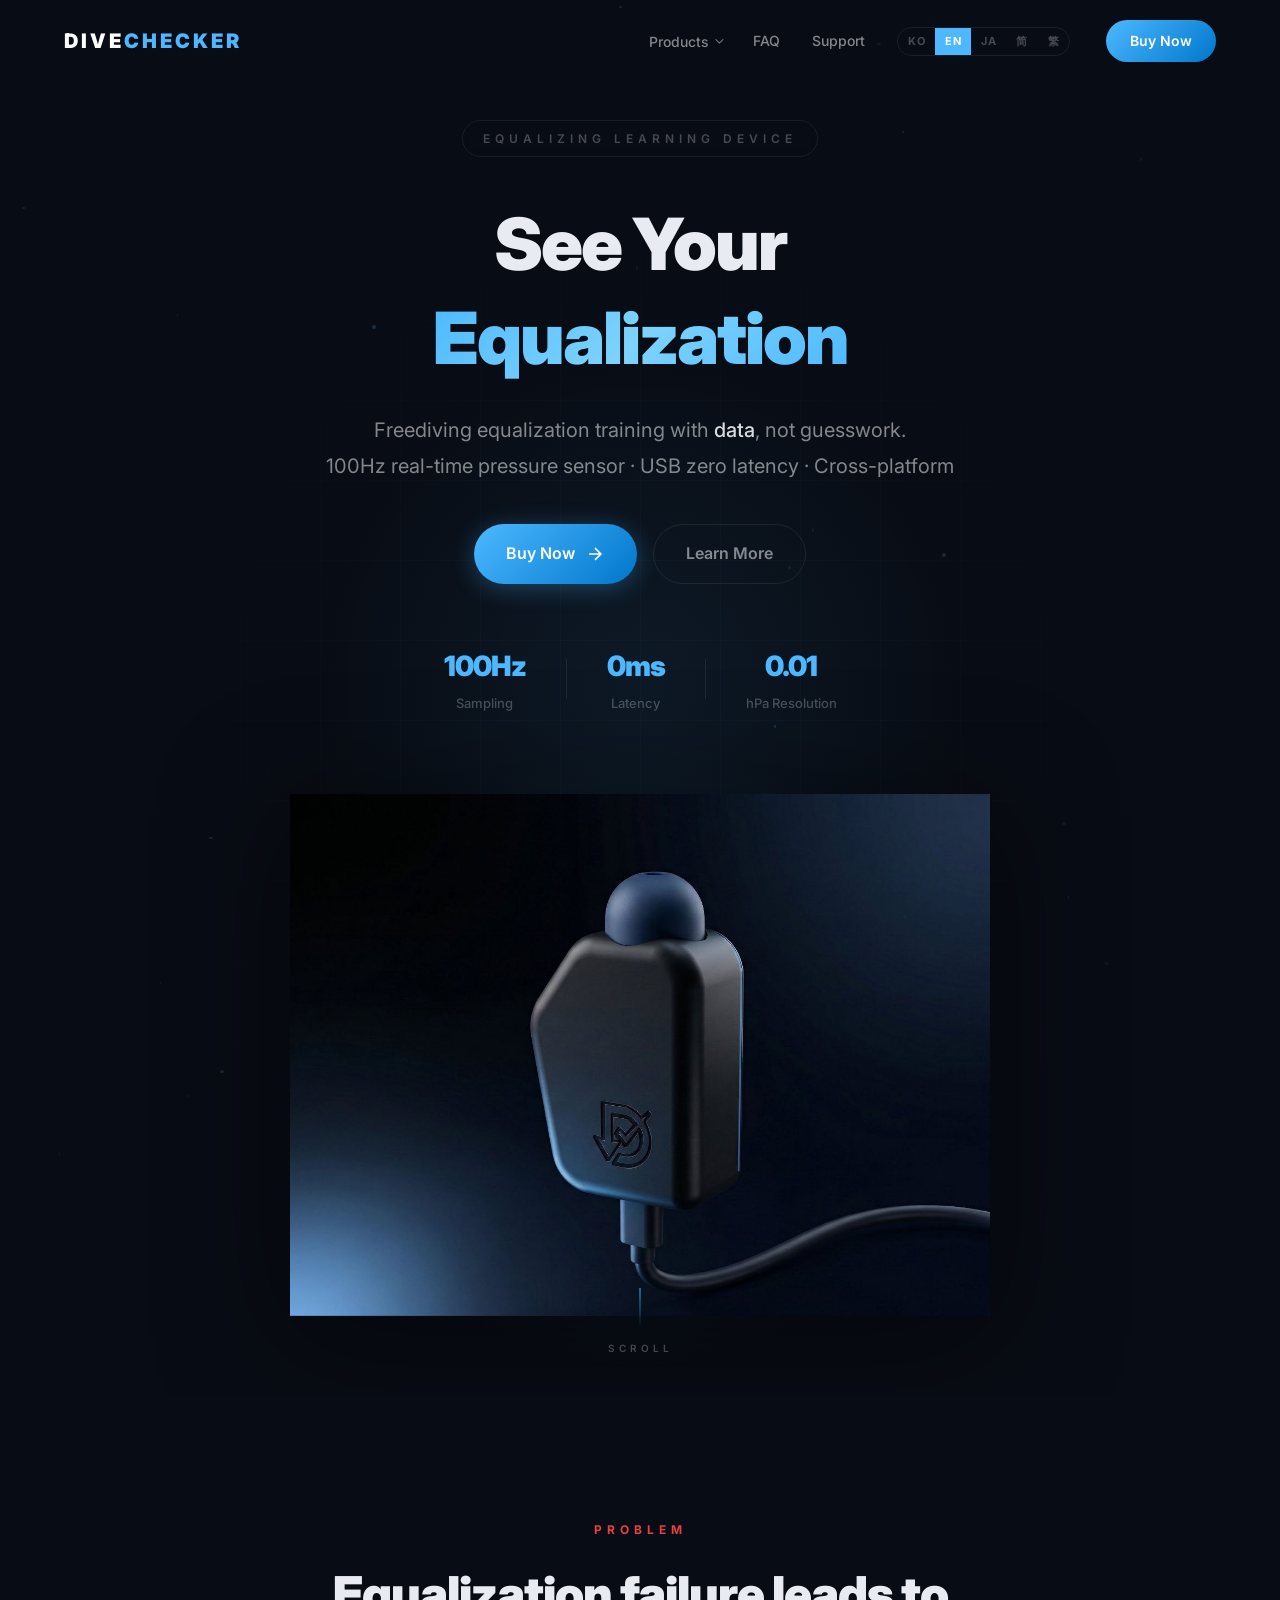
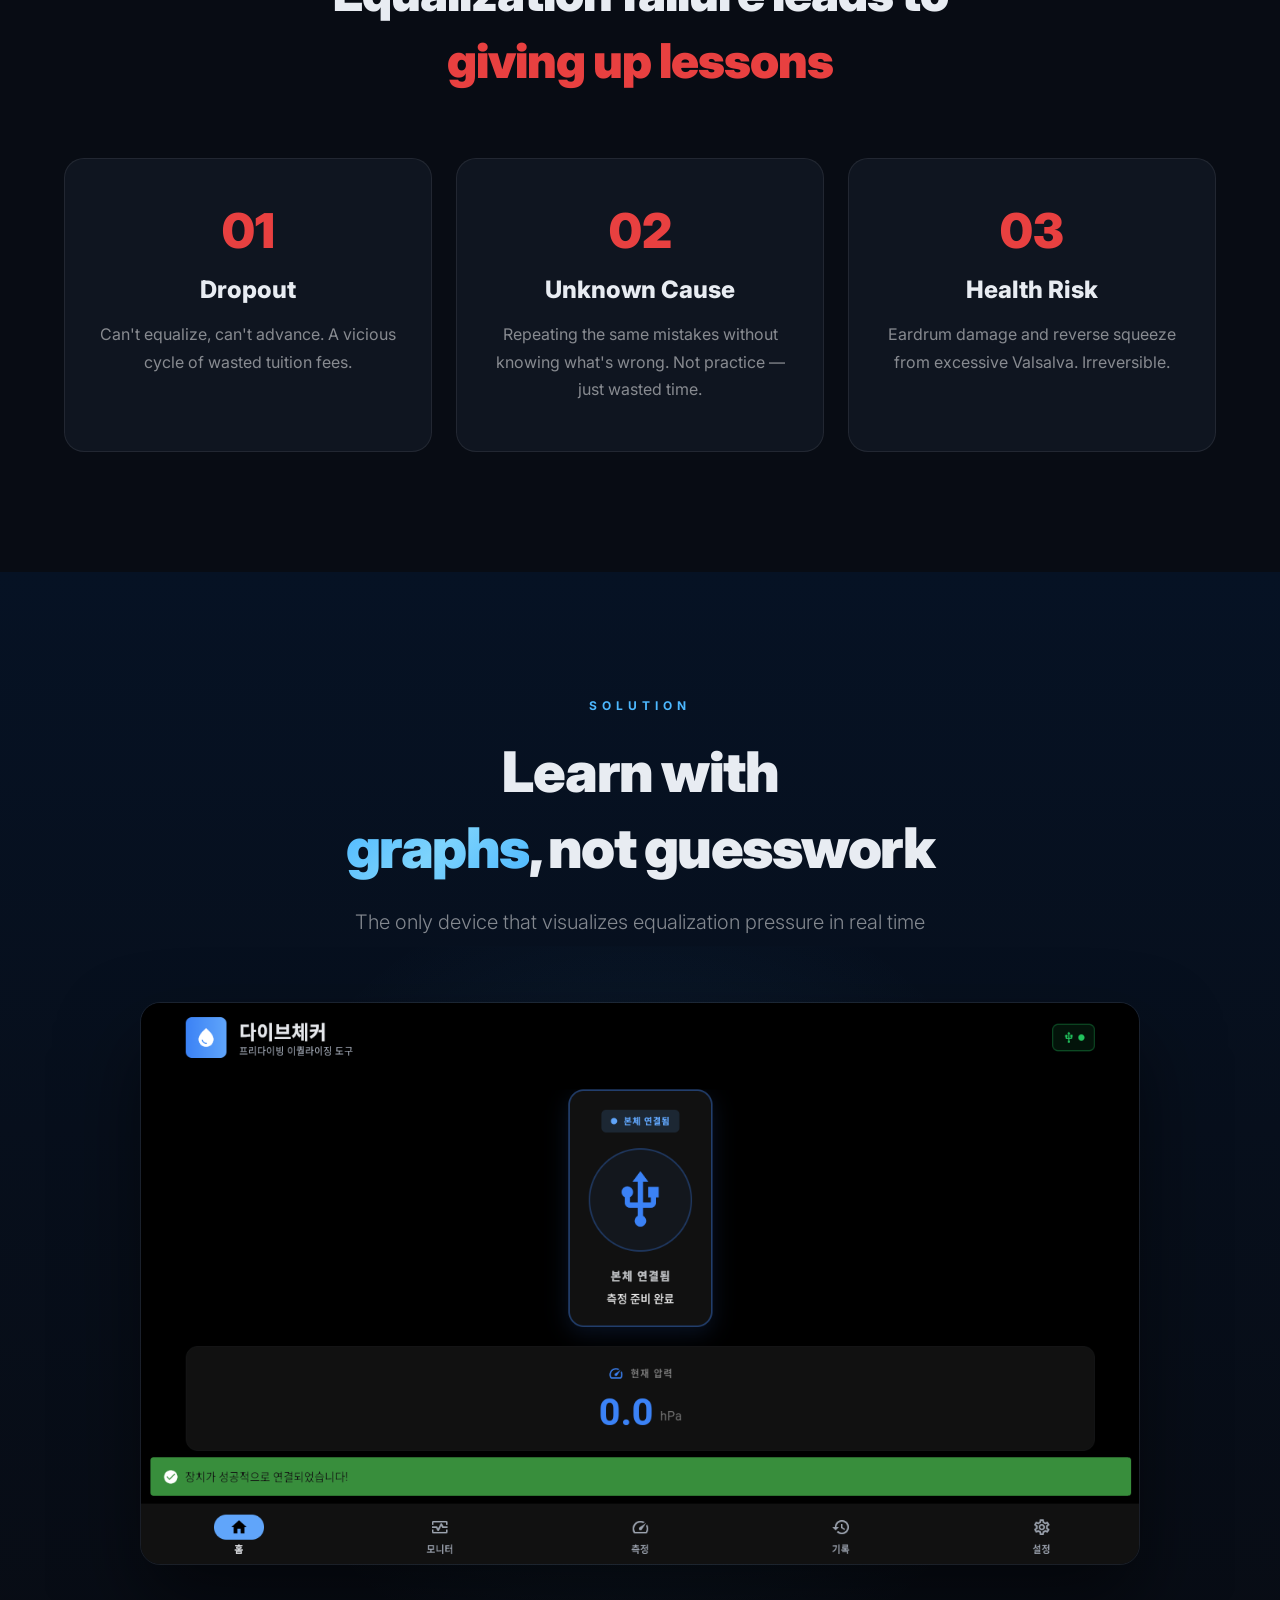
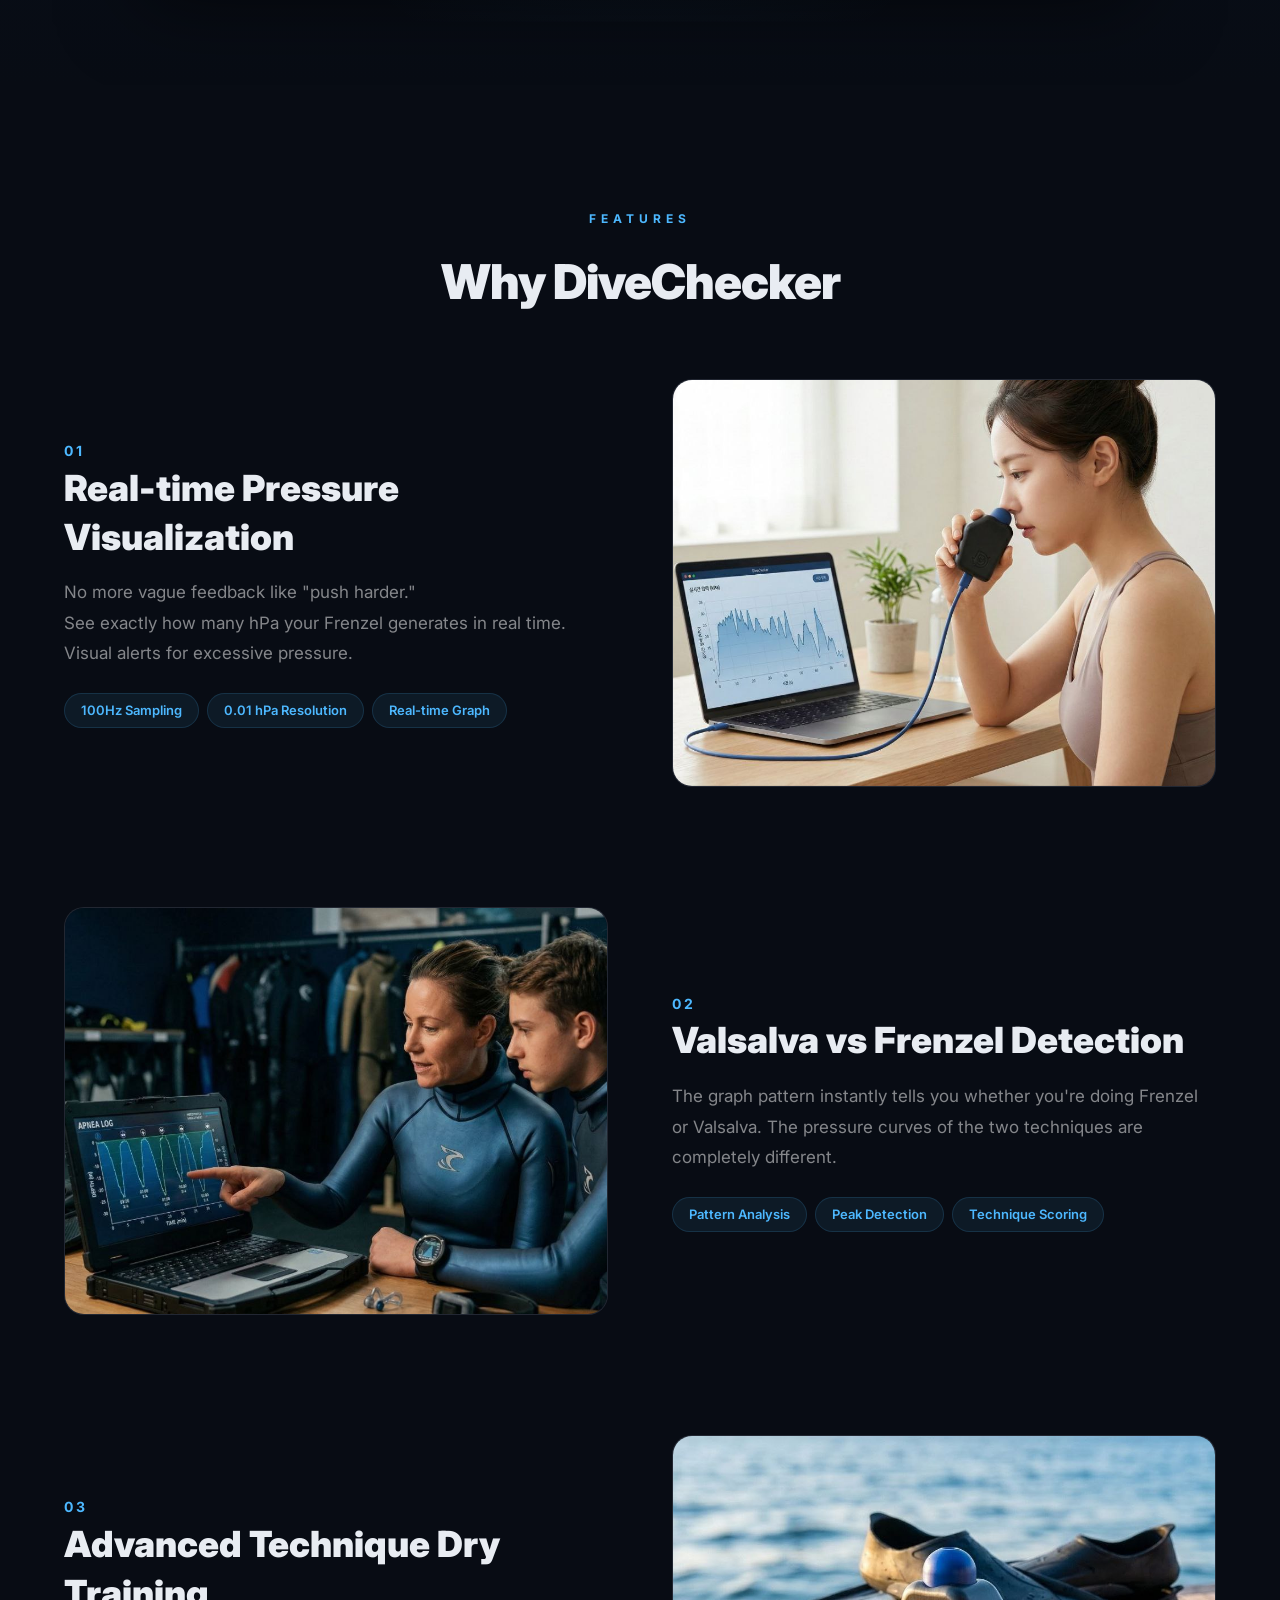
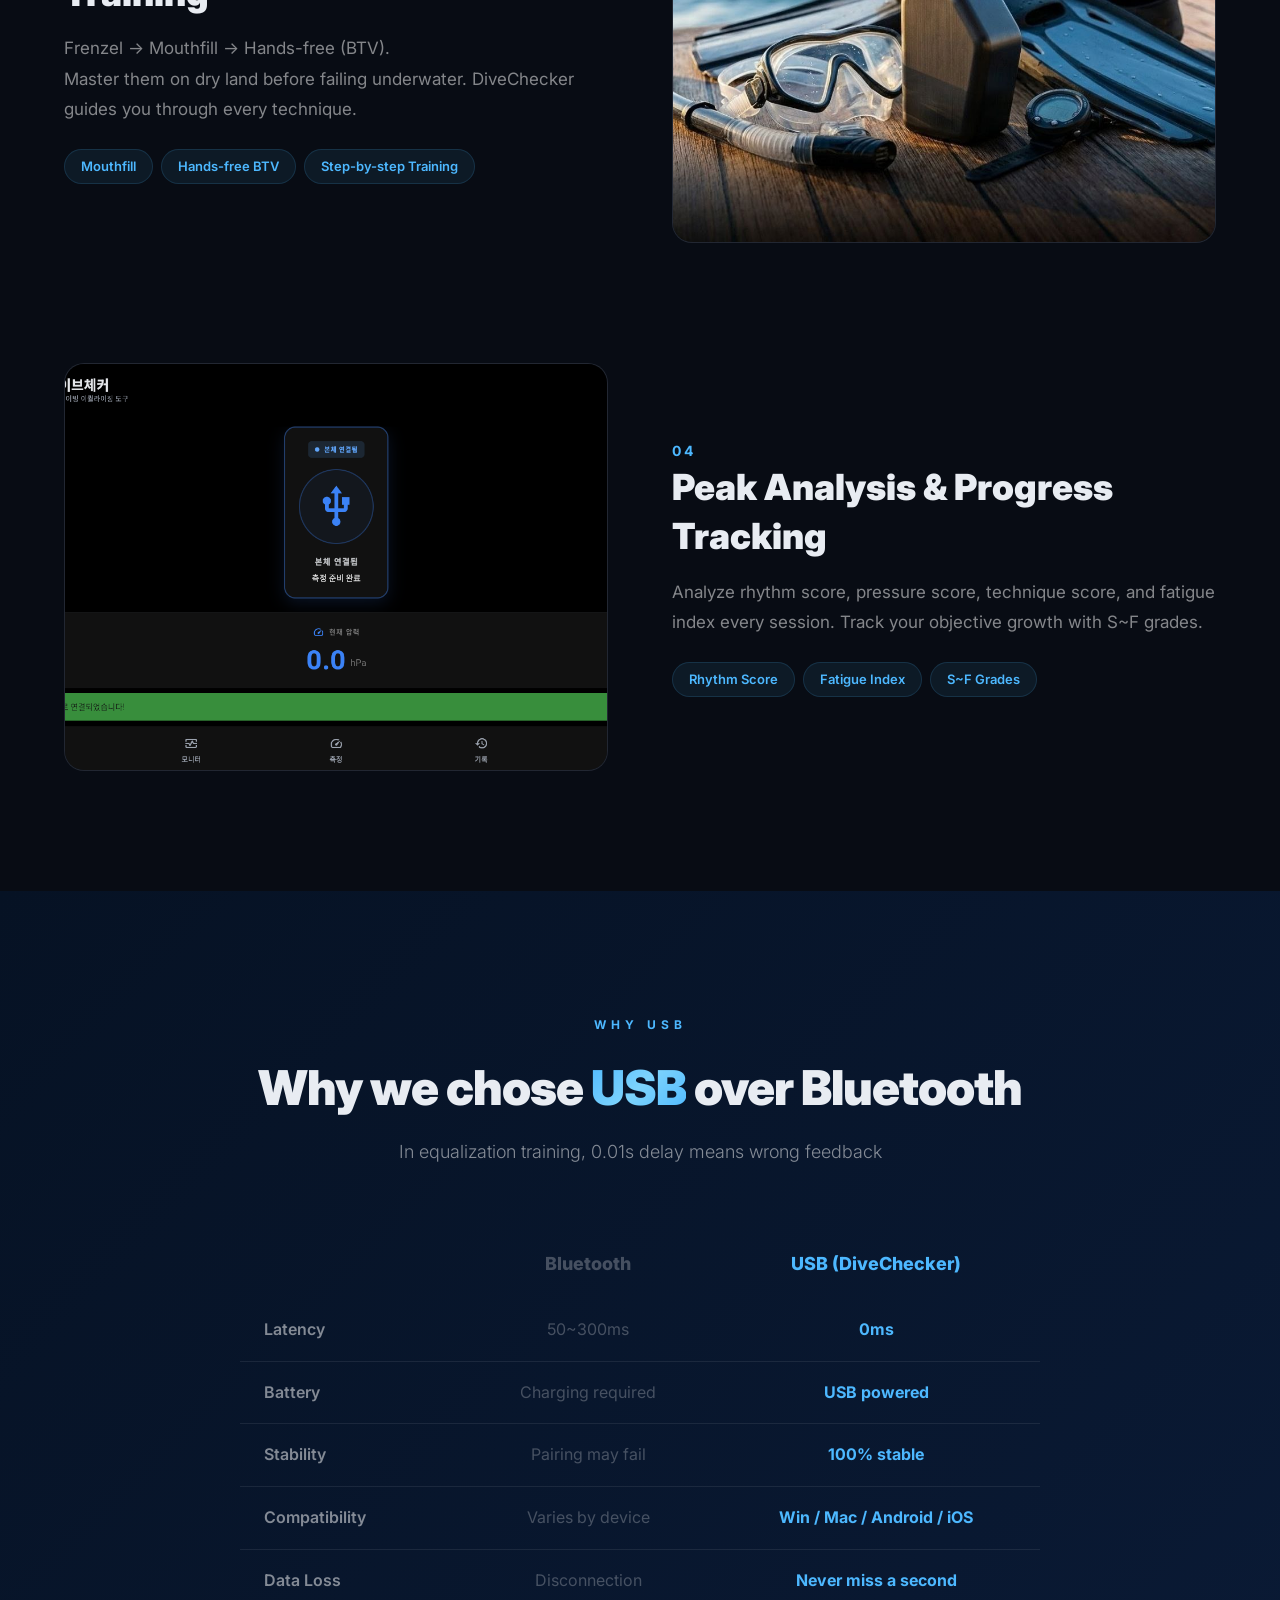
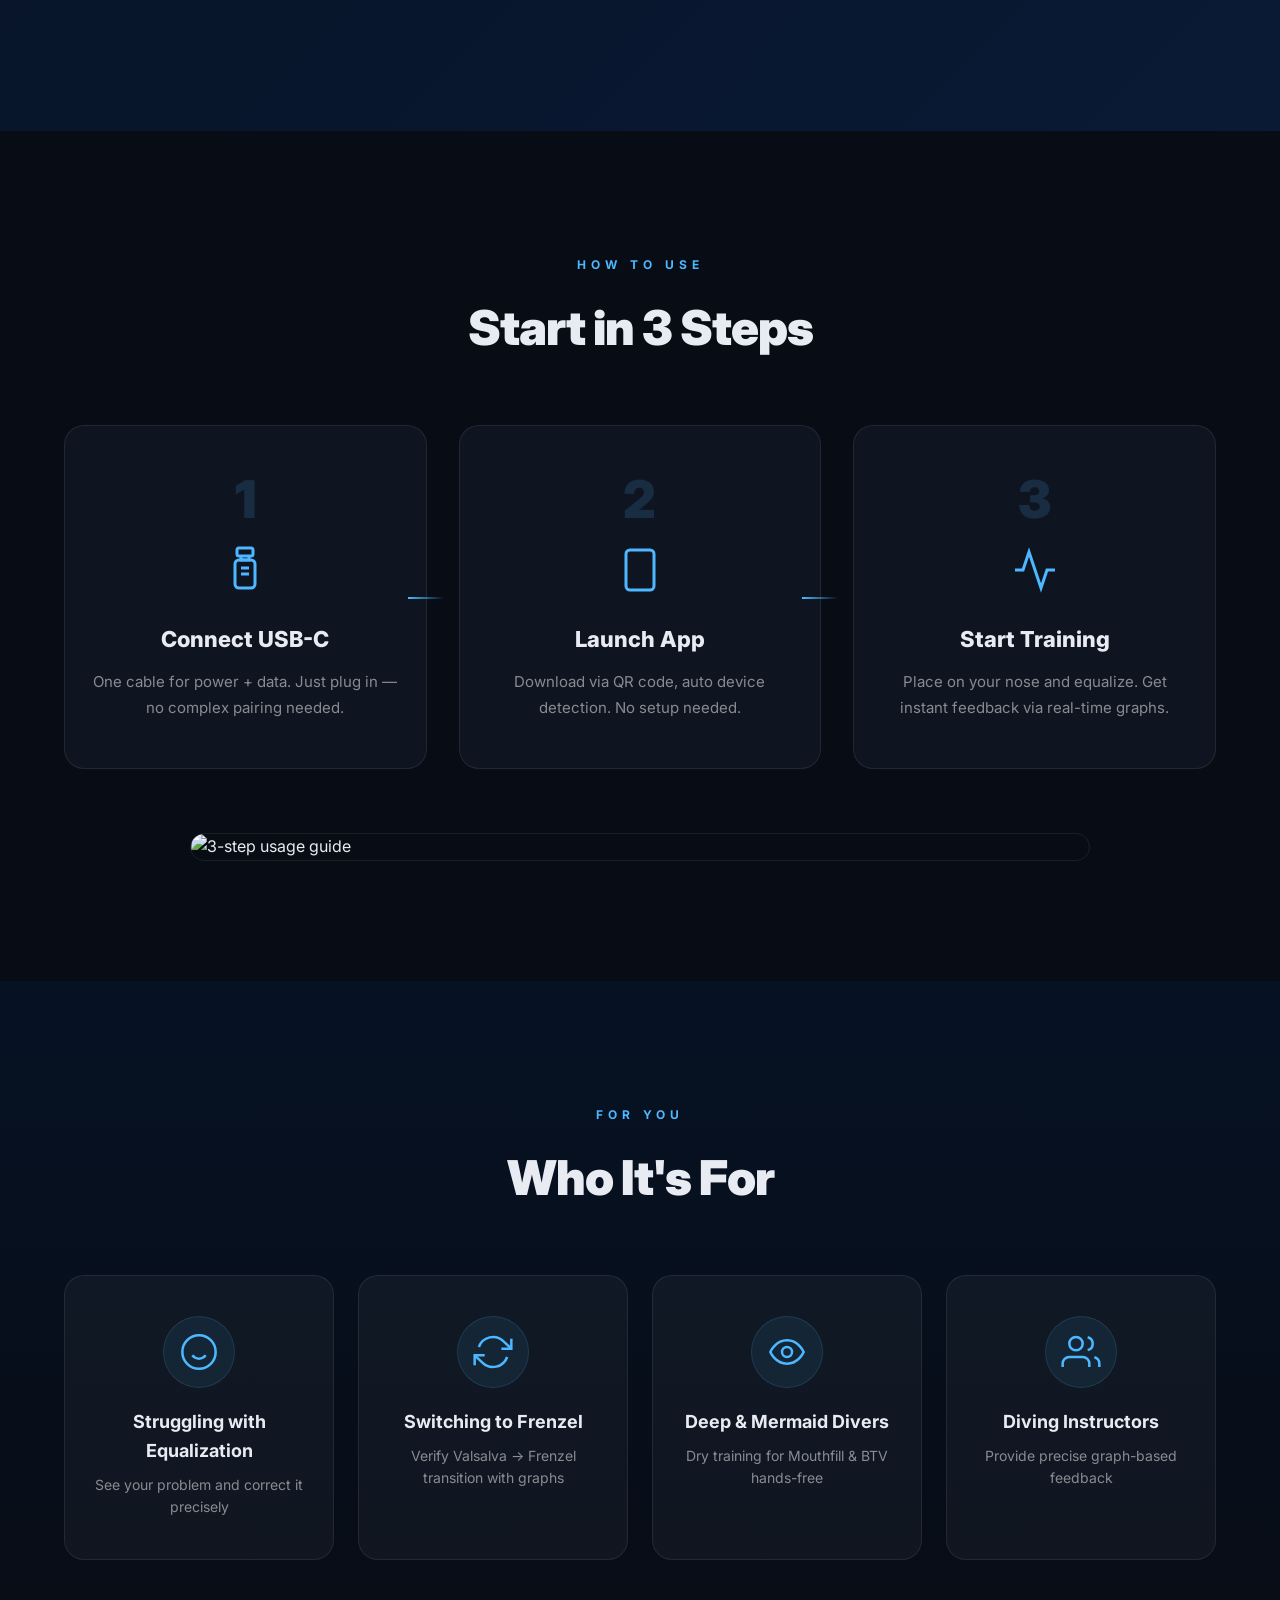
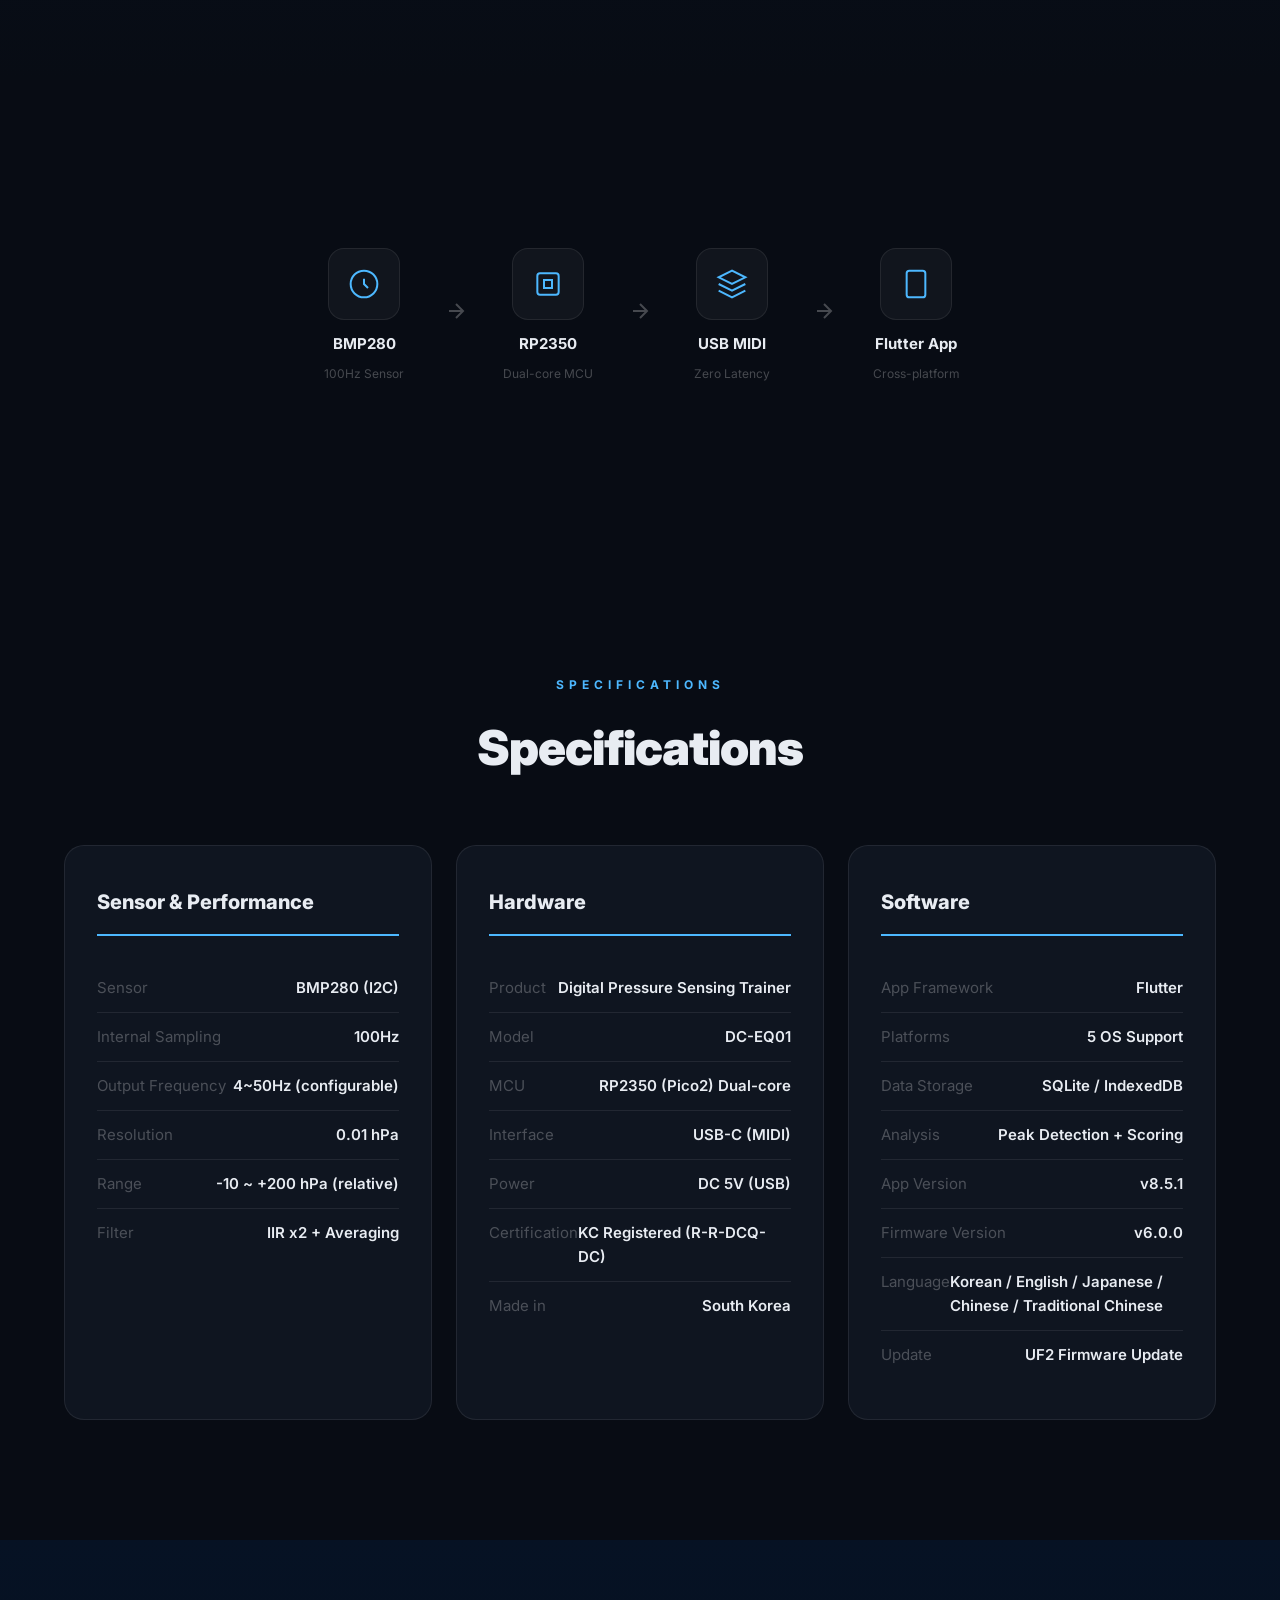
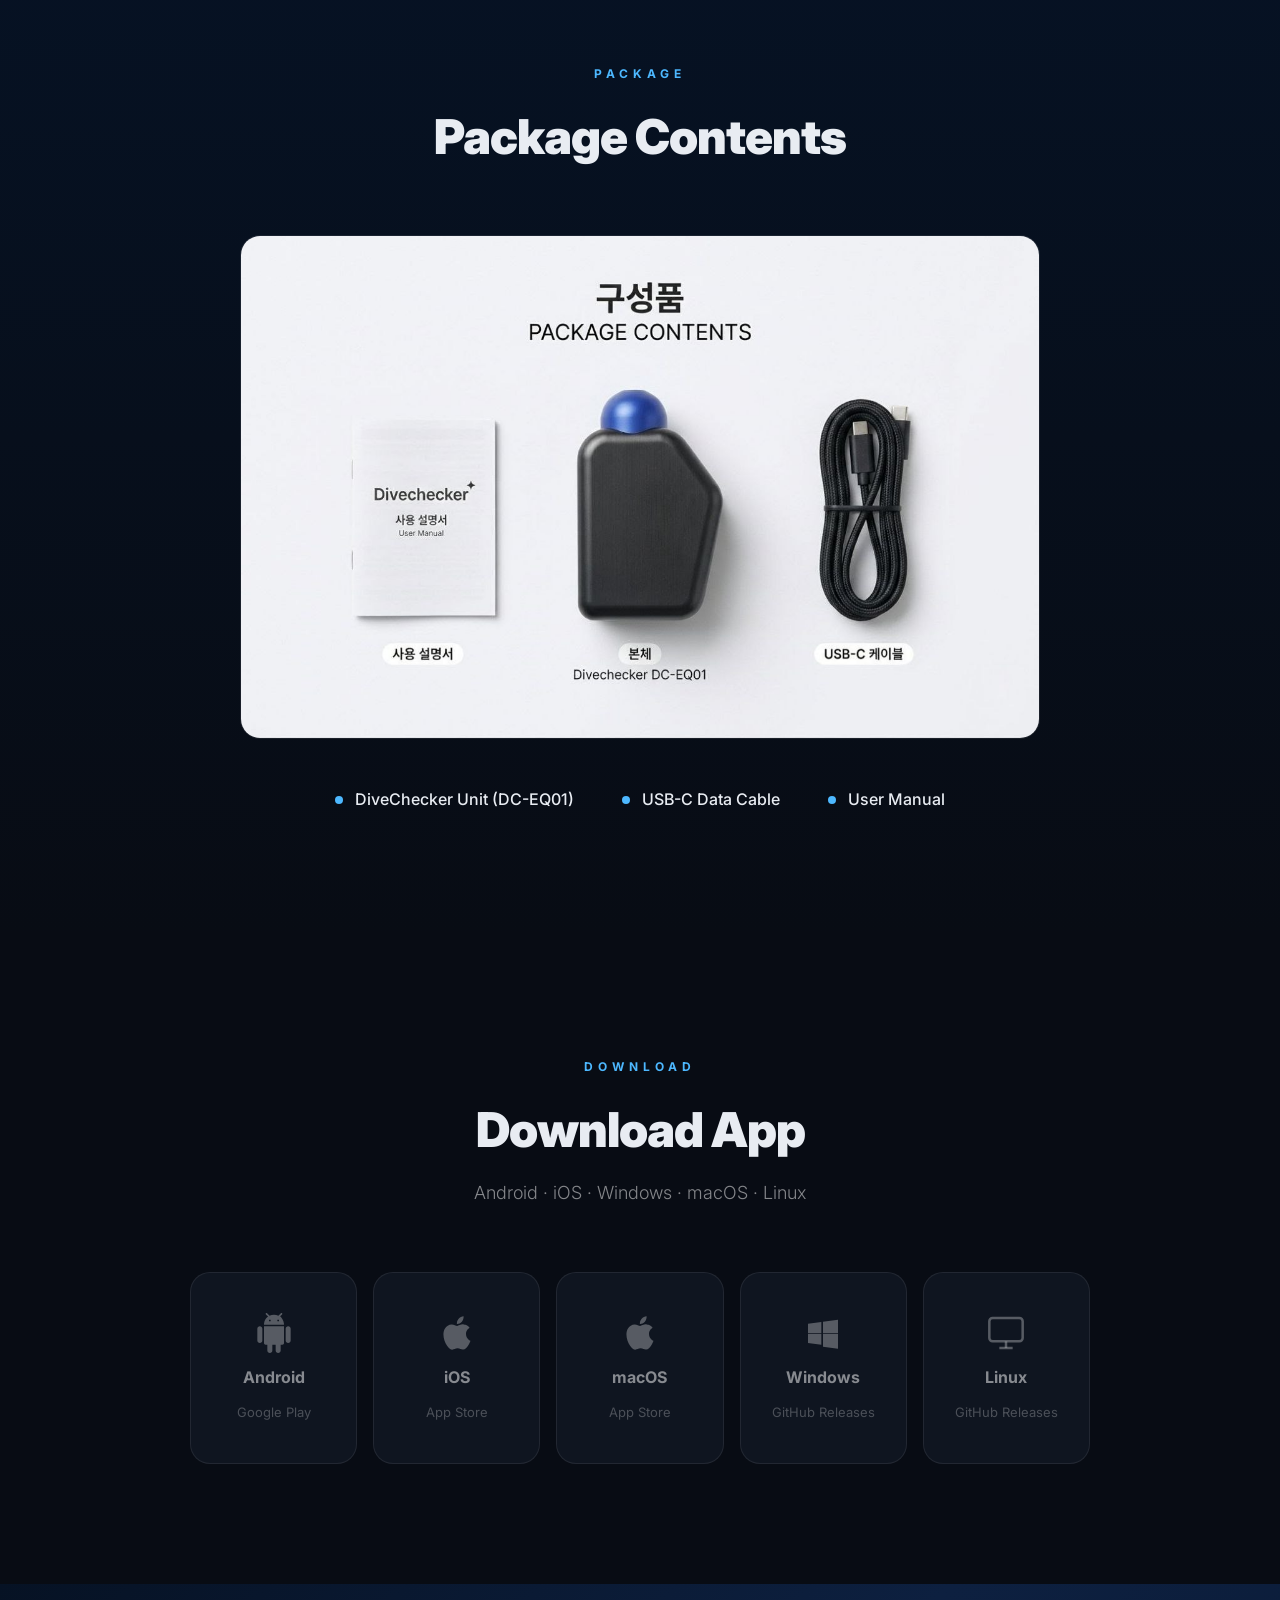
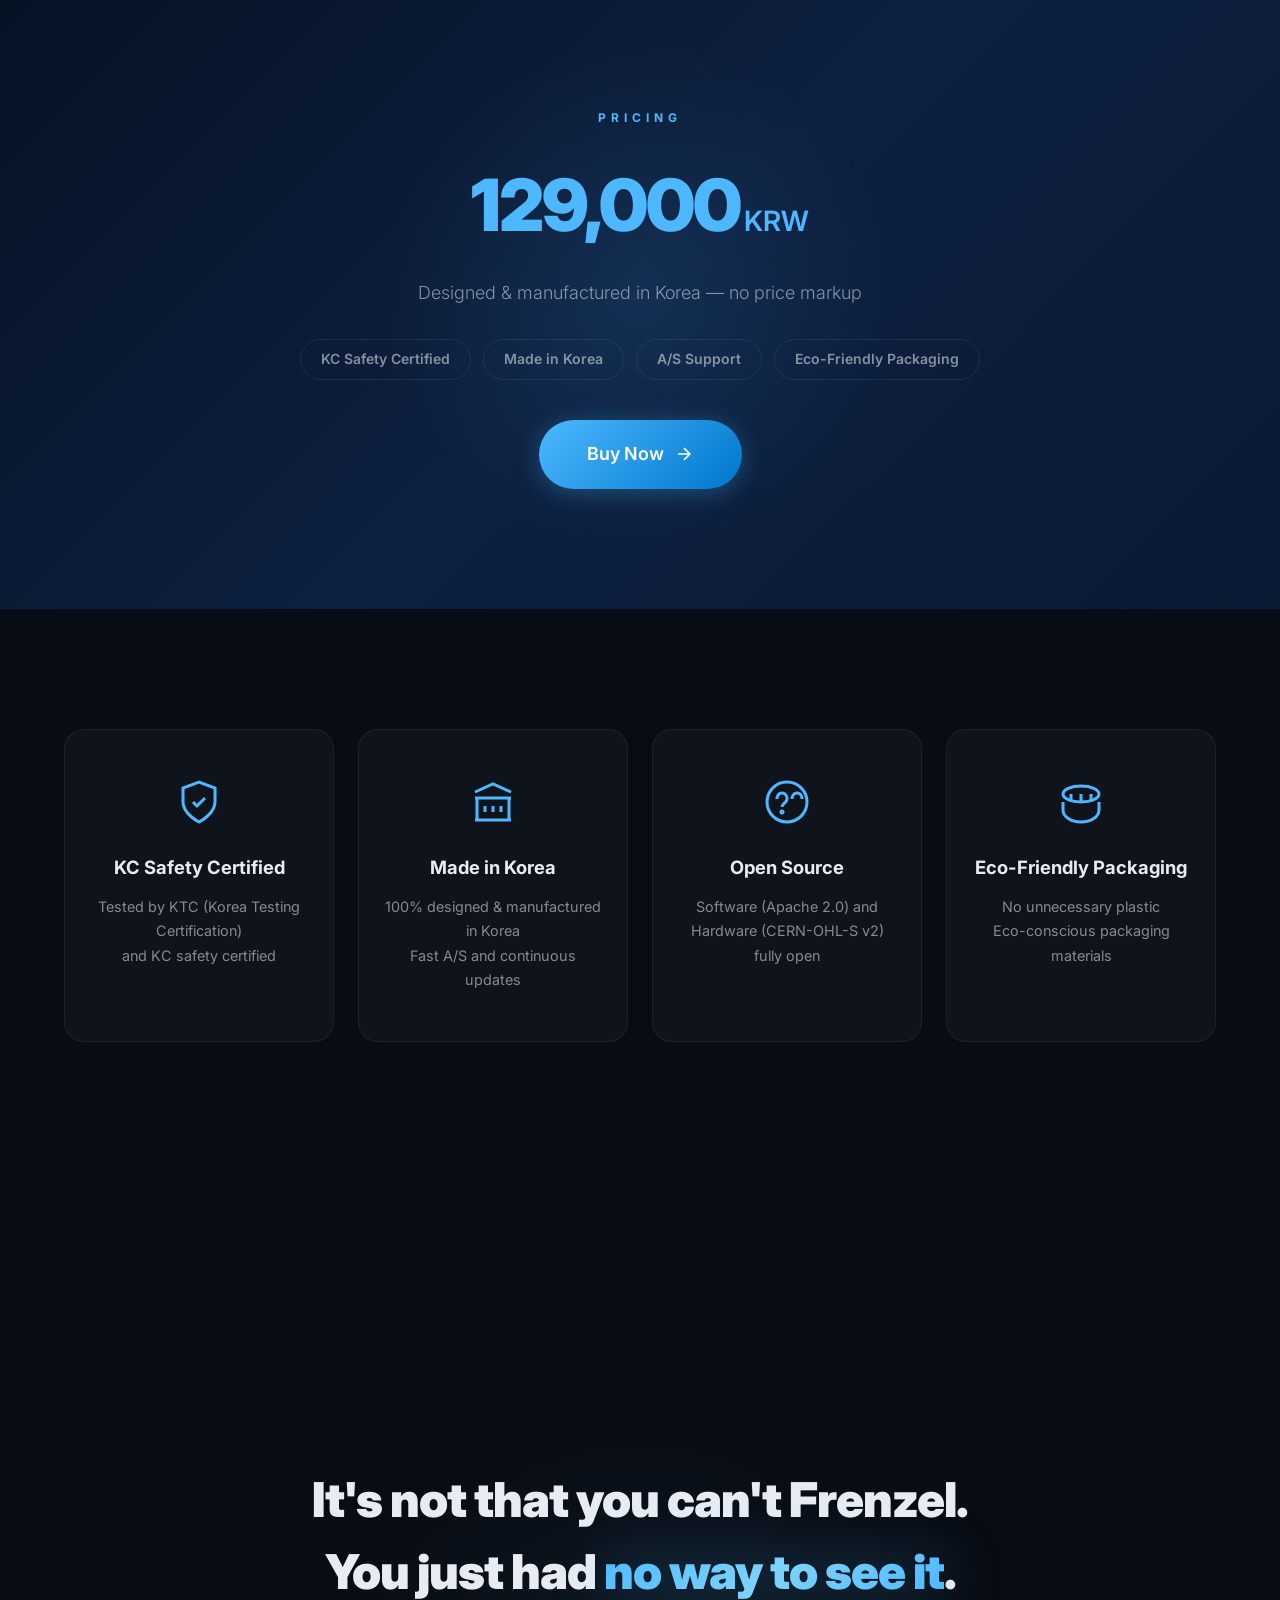
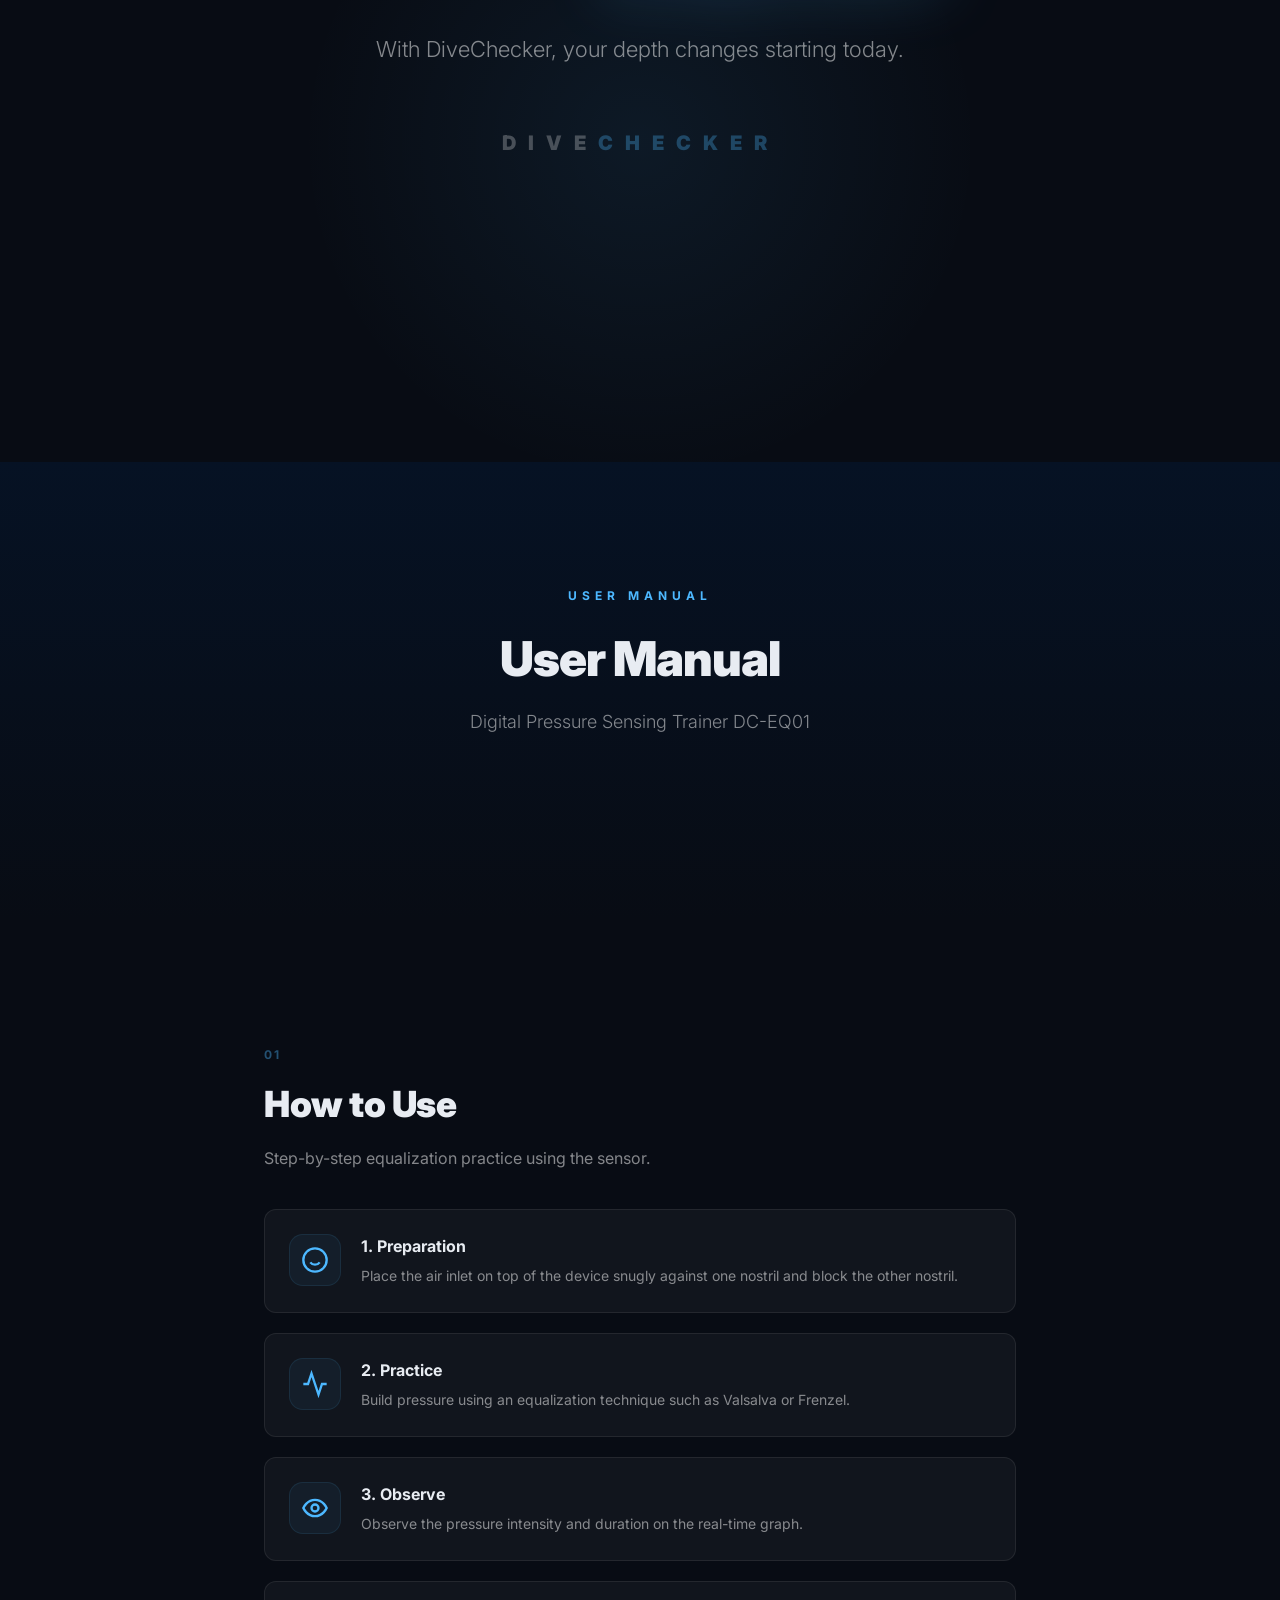
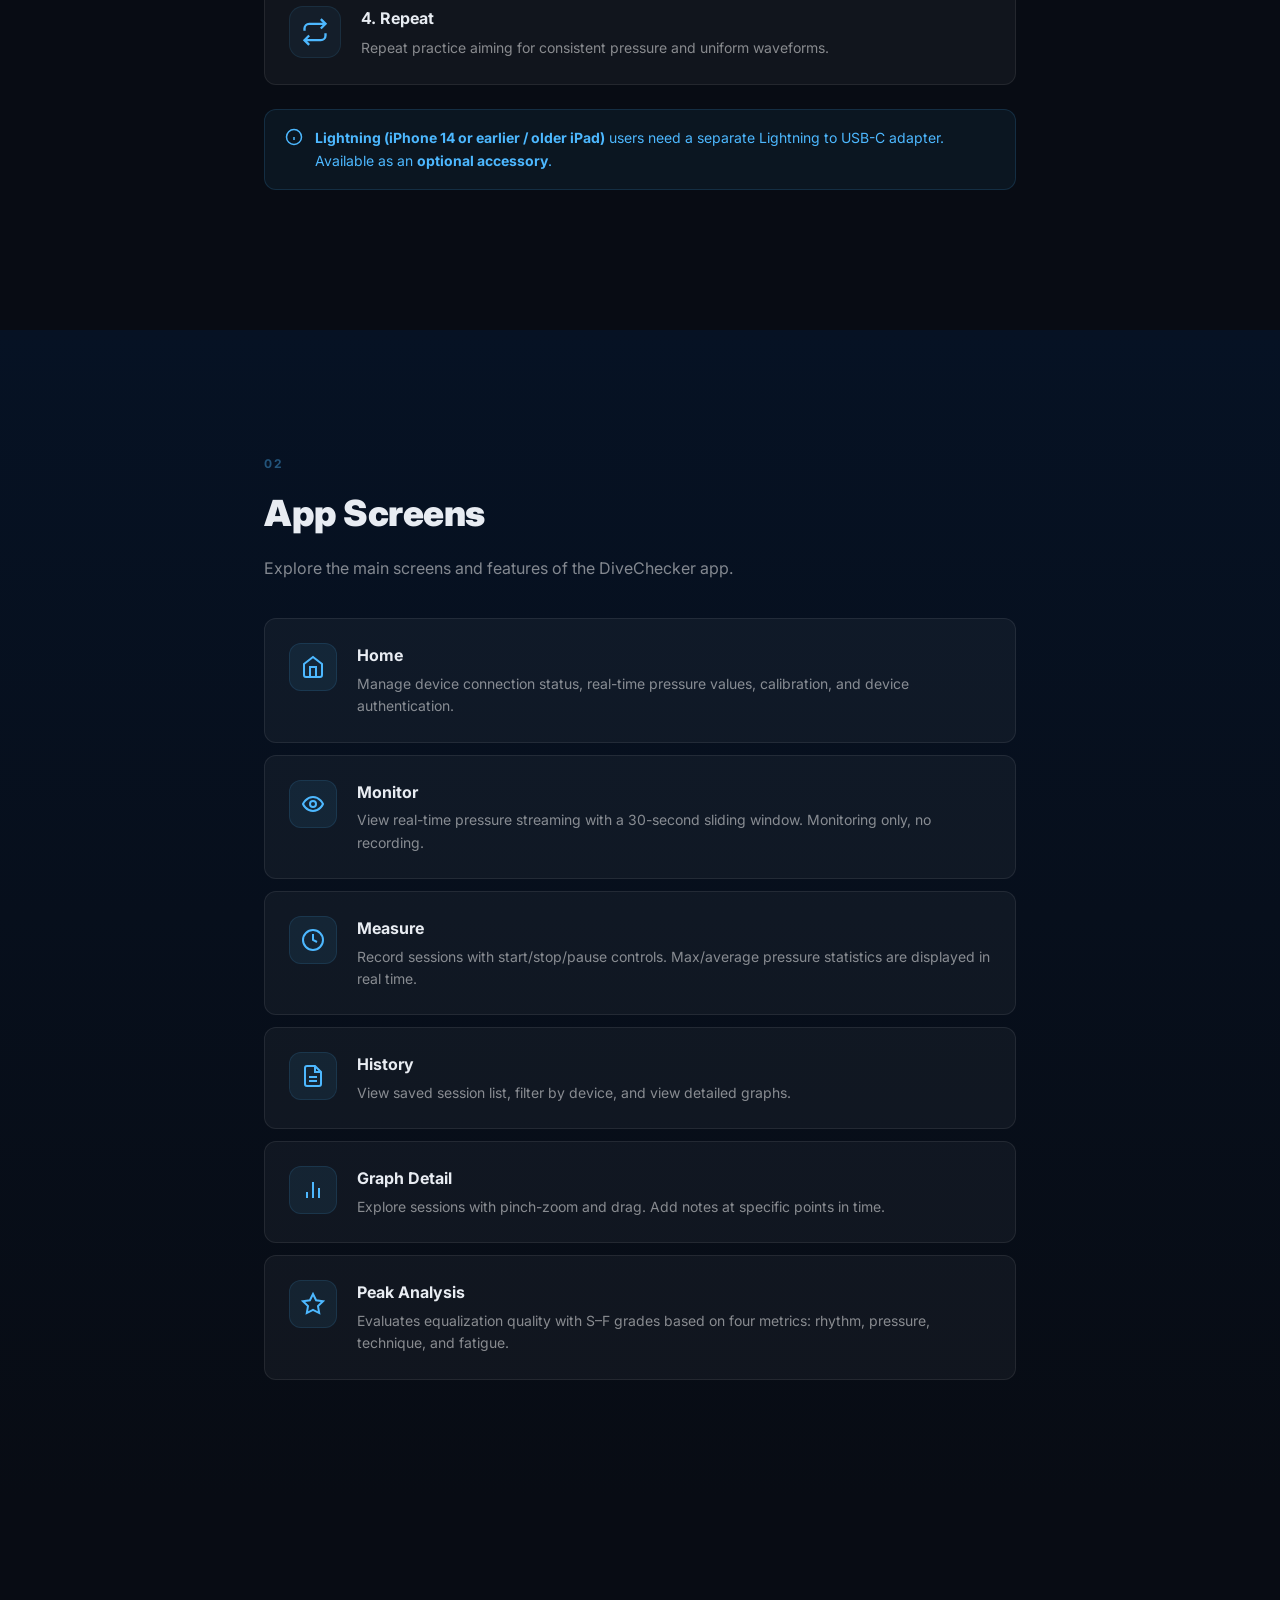
==== commit e8adbeb9: "feat(website): add DiveChecker Vent product page + Products nav dropdown - vent.html: full product l" ====
--- a/website/index.html
+++ b/website/index.html
@@ -23,8 +23,19 @@
             <span class="logo-text">DIVE<span class="logo-accent">CHECKER</span></span>
         </a>
         <div class="nav-links">
-            <a href="#features">Features</a>
-            <a href="#manual" data-i18n="nav.manual">Manual</a>
+            <div class="nav-dropdown">
+                <button class="nav-dropdown-trigger" data-i18n="nav.products" aria-haspopup="true" aria-expanded="false">Products</button>
+                <div class="nav-dropdown-menu">
+                    <a href="index.html" class="nav-dropdown-item active">
+                        <span class="nav-dropdown-name" data-i18n="nav.product.divechecker">DiveChecker</span>
+                        <span class="nav-dropdown-sub" data-i18n="nav.product.divechecker-sub">Real-time pressure sensor</span>
+                    </a>
+                    <a href="vent.html" class="nav-dropdown-item">
+                        <span class="nav-dropdown-name" data-i18n="nav.product.vent">DiveChecker Vent</span>
+                        <span class="nav-dropdown-sub" data-i18n="nav.product.vent-sub">Balloon equalization trainer</span>
+                    </a>
+                </div>
+            </div>
             <a href="faq.html" data-i18n="nav.faq">FAQ</a>
             <a href="support.html" data-i18n="nav.support">Support</a>
             <a href="#buy" class="nav-cta" data-i18n="nav.buy">Buy Now</a>
@@ -37,8 +48,17 @@
 
 <!-- Mobile menu -->
 <div class="mobile-menu" id="mobileMenu">
-    <a href="#features">Features</a>
-    <a href="#manual" data-i18n="nav.manual">Manual</a>
+    <div class="mobile-products-group">
+        <div class="mobile-products-label" data-i18n="nav.products">Products</div>
+        <a href="index.html" class="mobile-product-item active">
+            <span class="nav-dropdown-name" data-i18n="nav.product.divechecker">DiveChecker</span>
+            <span class="nav-dropdown-sub" data-i18n="nav.product.divechecker-sub">Real-time pressure sensor</span>
+        </a>
+        <a href="vent.html" class="mobile-product-item">
+            <span class="nav-dropdown-name" data-i18n="nav.product.vent">DiveChecker Vent</span>
+            <span class="nav-dropdown-sub" data-i18n="nav.product.vent-sub">Balloon equalization trainer</span>
+        </a>
+    </div>
     <a href="faq.html" data-i18n="nav.faq">FAQ</a>
     <a href="support.html" data-i18n="nav.support">Support</a>
     <a href="#buy" class="nav-cta" data-i18n="nav.buy">Buy Now</a>
--- a/website/style.css
+++ b/website/style.css
@@ -1514,3 +1514,286 @@
 .mobile-menu .lang-toggle {
     align-self: flex-start;
 }
+
+
+/* ═══════════════════════════════════════ */
+/* PRODUCTS DROPDOWN (NAV)                 */
+/* ═══════════════════════════════════════ */
+.nav-dropdown {
+    position: relative;
+}
+
+.nav-dropdown-trigger {
+    background: none;
+    border: none;
+    padding: 0;
+    margin: 0;
+    font-family: inherit;
+    font-size: 14px;
+    font-weight: 500;
+    color: var(--text-dim);
+    cursor: pointer;
+    transition: color 0.2s;
+    display: flex;
+    align-items: center;
+    gap: 6px;
+}
+
+.nav-dropdown-trigger::after {
+    content: '';
+    width: 6px;
+    height: 6px;
+    border-right: 1.5px solid currentColor;
+    border-bottom: 1.5px solid currentColor;
+    transform: rotate(45deg) translateY(-2px);
+    transition: transform 0.25s;
+}
+
+.nav-dropdown:hover .nav-dropdown-trigger,
+.nav-dropdown:focus-within .nav-dropdown-trigger {
+    color: #fff;
+}
+
+.nav-dropdown:hover .nav-dropdown-trigger::after,
+.nav-dropdown:focus-within .nav-dropdown-trigger::after {
+    transform: rotate(225deg) translateY(2px);
+}
+
+.nav-dropdown-menu {
+    position: absolute;
+    top: calc(100% + 14px);
+    left: 50%;
+    transform: translateX(-50%) translateY(-8px);
+    min-width: 280px;
+    background: rgba(15, 21, 32, 0.95);
+    backdrop-filter: blur(20px);
+    -webkit-backdrop-filter: blur(20px);
+    border: 1px solid var(--border);
+    border-radius: var(--radius-sm);
+    padding: 8px;
+    opacity: 0;
+    visibility: hidden;
+    pointer-events: none;
+    transition: opacity 0.25s, transform 0.25s, visibility 0.25s;
+    z-index: 1001;
+}
+
+/* hover-bridge so menu does not close when moving from trigger to menu */
+.nav-dropdown-menu::before {
+    content: '';
+    position: absolute;
+    top: -14px;
+    left: 0;
+    right: 0;
+    height: 14px;
+}
+
+.nav-dropdown:hover .nav-dropdown-menu,
+.nav-dropdown:focus-within .nav-dropdown-menu {
+    opacity: 1;
+    visibility: visible;
+    pointer-events: auto;
+    transform: translateX(-50%) translateY(0);
+}
+
+.nav-dropdown-item {
+    display: flex !important;
+    flex-direction: column;
+    gap: 2px;
+    padding: 12px 16px !important;
+    border-radius: 10px;
+    color: var(--text) !important;
+    transition: background 0.2s;
+}
+
+.nav-dropdown-item:hover {
+    background: rgba(77, 184, 255, 0.08);
+}
+
+.nav-dropdown-item.active {
+    background: rgba(77, 184, 255, 0.12);
+}
+
+.nav-dropdown-name {
+    font-size: 15px;
+    font-weight: 600;
+    color: #fff;
+}
+
+.nav-dropdown-sub {
+    font-size: 12px;
+    font-weight: 400;
+    color: var(--text-muted);
+    line-height: 1.4;
+}
+
+/* Mobile menu — products group */
+.mobile-products-group {
+    border: 1px solid var(--border);
+    border-radius: var(--radius-sm);
+    padding: 12px;
+    background: rgba(255, 255, 255, 0.02);
+    display: flex;
+    flex-direction: column;
+    gap: 4px;
+}
+
+.mobile-products-label {
+    font-size: 11px;
+    font-weight: 700;
+    letter-spacing: 2px;
+    text-transform: uppercase;
+    color: var(--text-muted);
+    padding: 4px 12px 8px;
+}
+
+.mobile-product-item {
+    display: flex !important;
+    flex-direction: column;
+    gap: 2px;
+    padding: 10px 12px !important;
+    border-radius: 8px;
+    transition: background 0.2s;
+}
+
+.mobile-product-item.active {
+    background: rgba(77, 184, 255, 0.1);
+}
+
+
+/* ═══════════════════════════════════════ */
+/* VENT PAGE — feature visual + icon card  */
+/* ═══════════════════════════════════════ */
+.feature-visual-glow {
+    position: absolute;
+    inset: 10%;
+    background: radial-gradient(circle, rgba(77, 184, 255, 0.18) 0%, transparent 70%);
+    filter: blur(40px);
+    pointer-events: none;
+    z-index: 0;
+}
+
+.feature-icon-card {
+    position: relative;
+    background: linear-gradient(135deg, var(--dark-card), rgba(15, 21, 32, 0.4));
+    border: 1px solid var(--border);
+    border-radius: var(--radius);
+    aspect-ratio: 4/3;
+    display: flex;
+    align-items: center;
+    justify-content: center;
+    color: var(--blue);
+    z-index: 1;
+}
+
+
+/* ═══════════════════════════════════════ */
+/* BUNDLE LOOP (do → measure → fix)        */
+/* ═══════════════════════════════════════ */
+.bundle-loop {
+    display: grid;
+    grid-template-columns: 1fr auto 1fr auto 1fr;
+    gap: 20px;
+    align-items: stretch;
+    margin: 60px 0 40px;
+    max-width: 1100px;
+    margin-left: auto;
+    margin-right: auto;
+}
+
+.bundle-step {
+    display: flex;
+    flex-direction: column;
+    align-items: center;
+    text-align: center;
+    padding: 36px 24px;
+    background: var(--dark-card);
+    border: 1px solid var(--border);
+    border-radius: var(--radius);
+    transition: transform var(--transition), border-color var(--transition);
+}
+
+.bundle-step:hover {
+    border-color: rgba(77, 184, 255, 0.3);
+    transform: translateY(-4px);
+}
+
+.bundle-step-num {
+    font-size: 12px;
+    font-weight: 700;
+    letter-spacing: 4px;
+    color: var(--blue);
+    margin-bottom: 20px;
+}
+
+.bundle-step-icon {
+    width: 72px;
+    height: 72px;
+    border-radius: 50%;
+    background: rgba(77, 184, 255, 0.08);
+    border: 1px solid rgba(77, 184, 255, 0.2);
+    display: flex;
+    align-items: center;
+    justify-content: center;
+    margin-bottom: 18px;
+    color: var(--blue);
+}
+
+.bundle-step p {
+    font-size: 15px;
+    color: var(--text-dim);
+    line-height: 1.6;
+    word-break: keep-all;
+}
+
+.bundle-arrow {
+    display: flex;
+    align-items: center;
+    justify-content: center;
+    color: var(--text-muted);
+}
+
+.bundle-cta-wrap {
+    display: flex;
+    justify-content: center;
+    margin-top: 32px;
+}
+
+
+/* ═══════════════════════════════════════ */
+/* CTA — Coming Soon variant               */
+/* ═══════════════════════════════════════ */
+.cta-coming {
+    display: inline-flex;
+    align-items: center;
+    margin: 24px 0 8px;
+    padding: 14px 32px;
+    background: rgba(77, 184, 255, 0.08);
+    border: 1px solid rgba(77, 184, 255, 0.3);
+    border-radius: 60px;
+}
+
+.cta-coming-text {
+    font-size: 18px;
+    font-weight: 700;
+    color: var(--blue);
+    letter-spacing: 0.5px;
+}
+
+
+/* ═══════════════════════════════════════ */
+/* RESPONSIVE — products dropdown + bundle */
+/* ═══════════════════════════════════════ */
+@media (max-width: 1024px) {
+    .bundle-loop {
+        grid-template-columns: 1fr;
+        gap: 16px;
+    }
+    .bundle-arrow {
+        transform: rotate(90deg);
+    }
+}
+
+@media (max-width: 768px) {
+    .nav-dropdown { display: none; }
+}
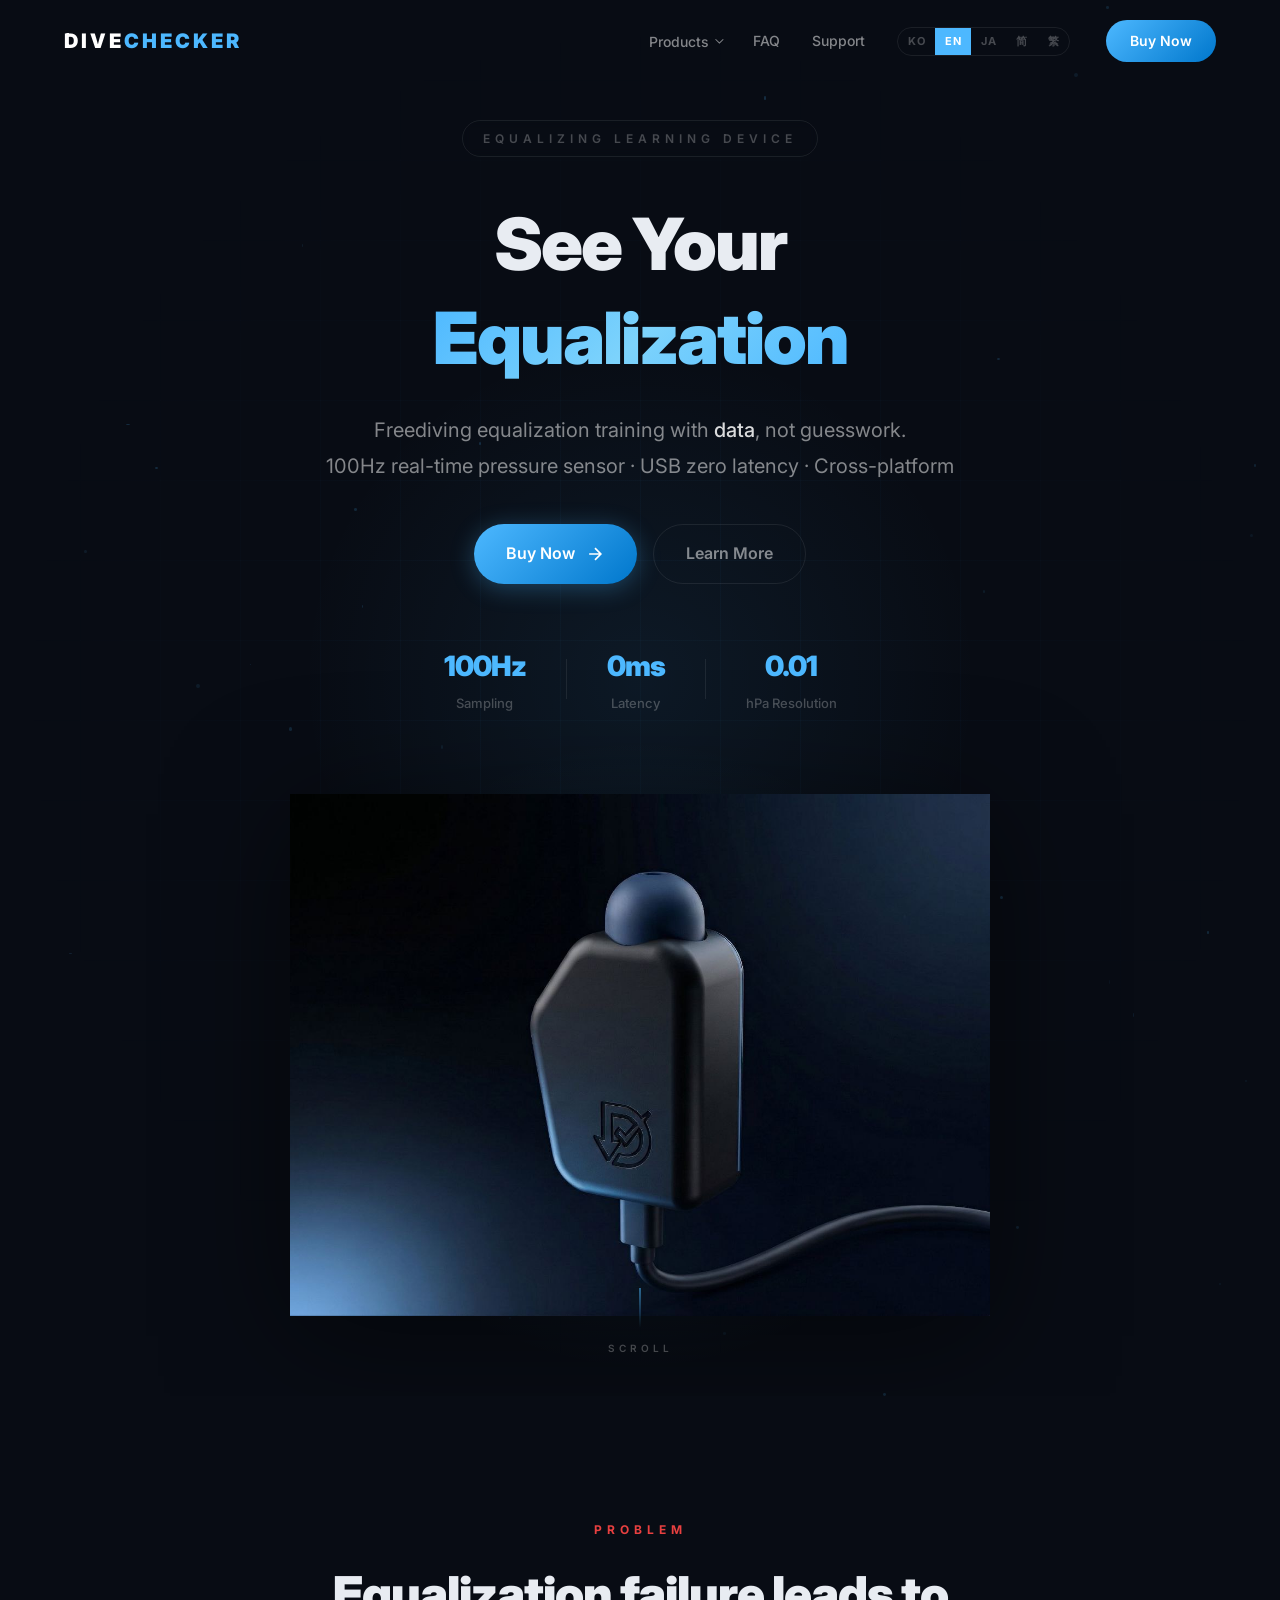
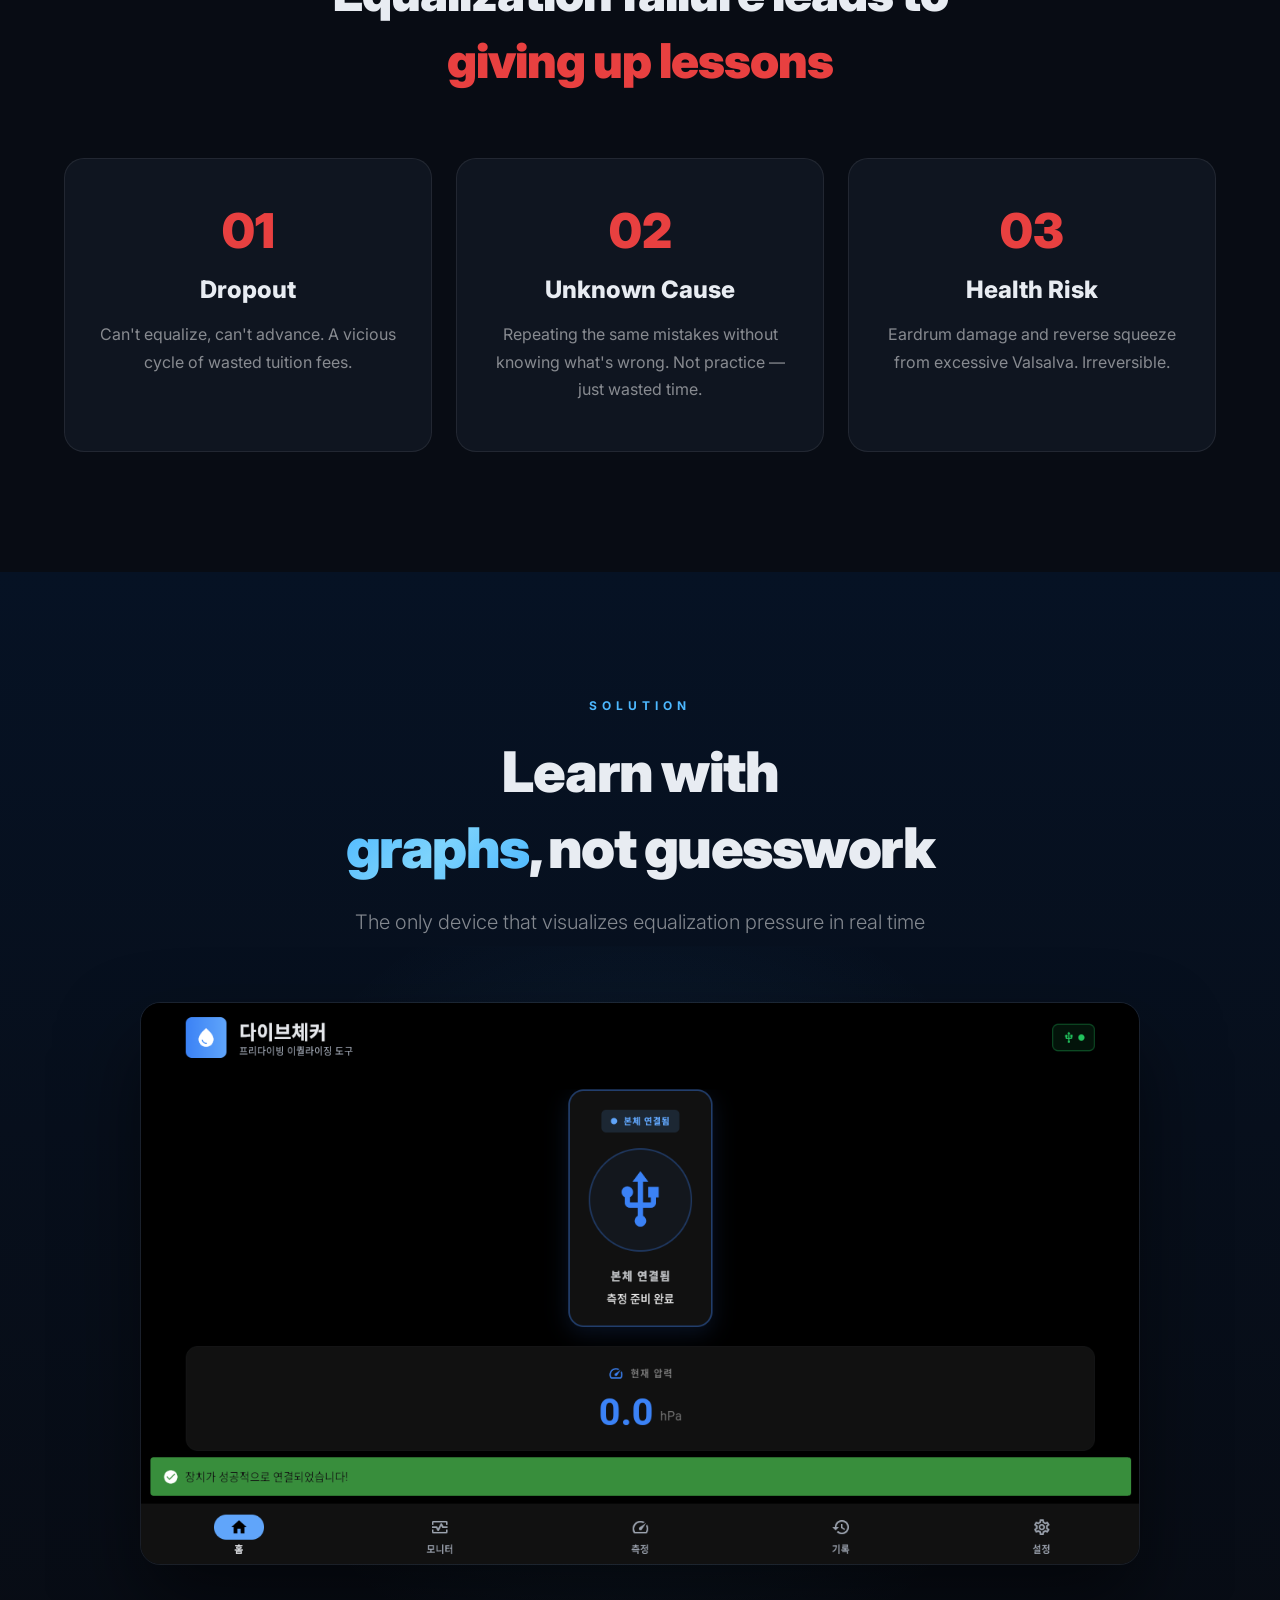
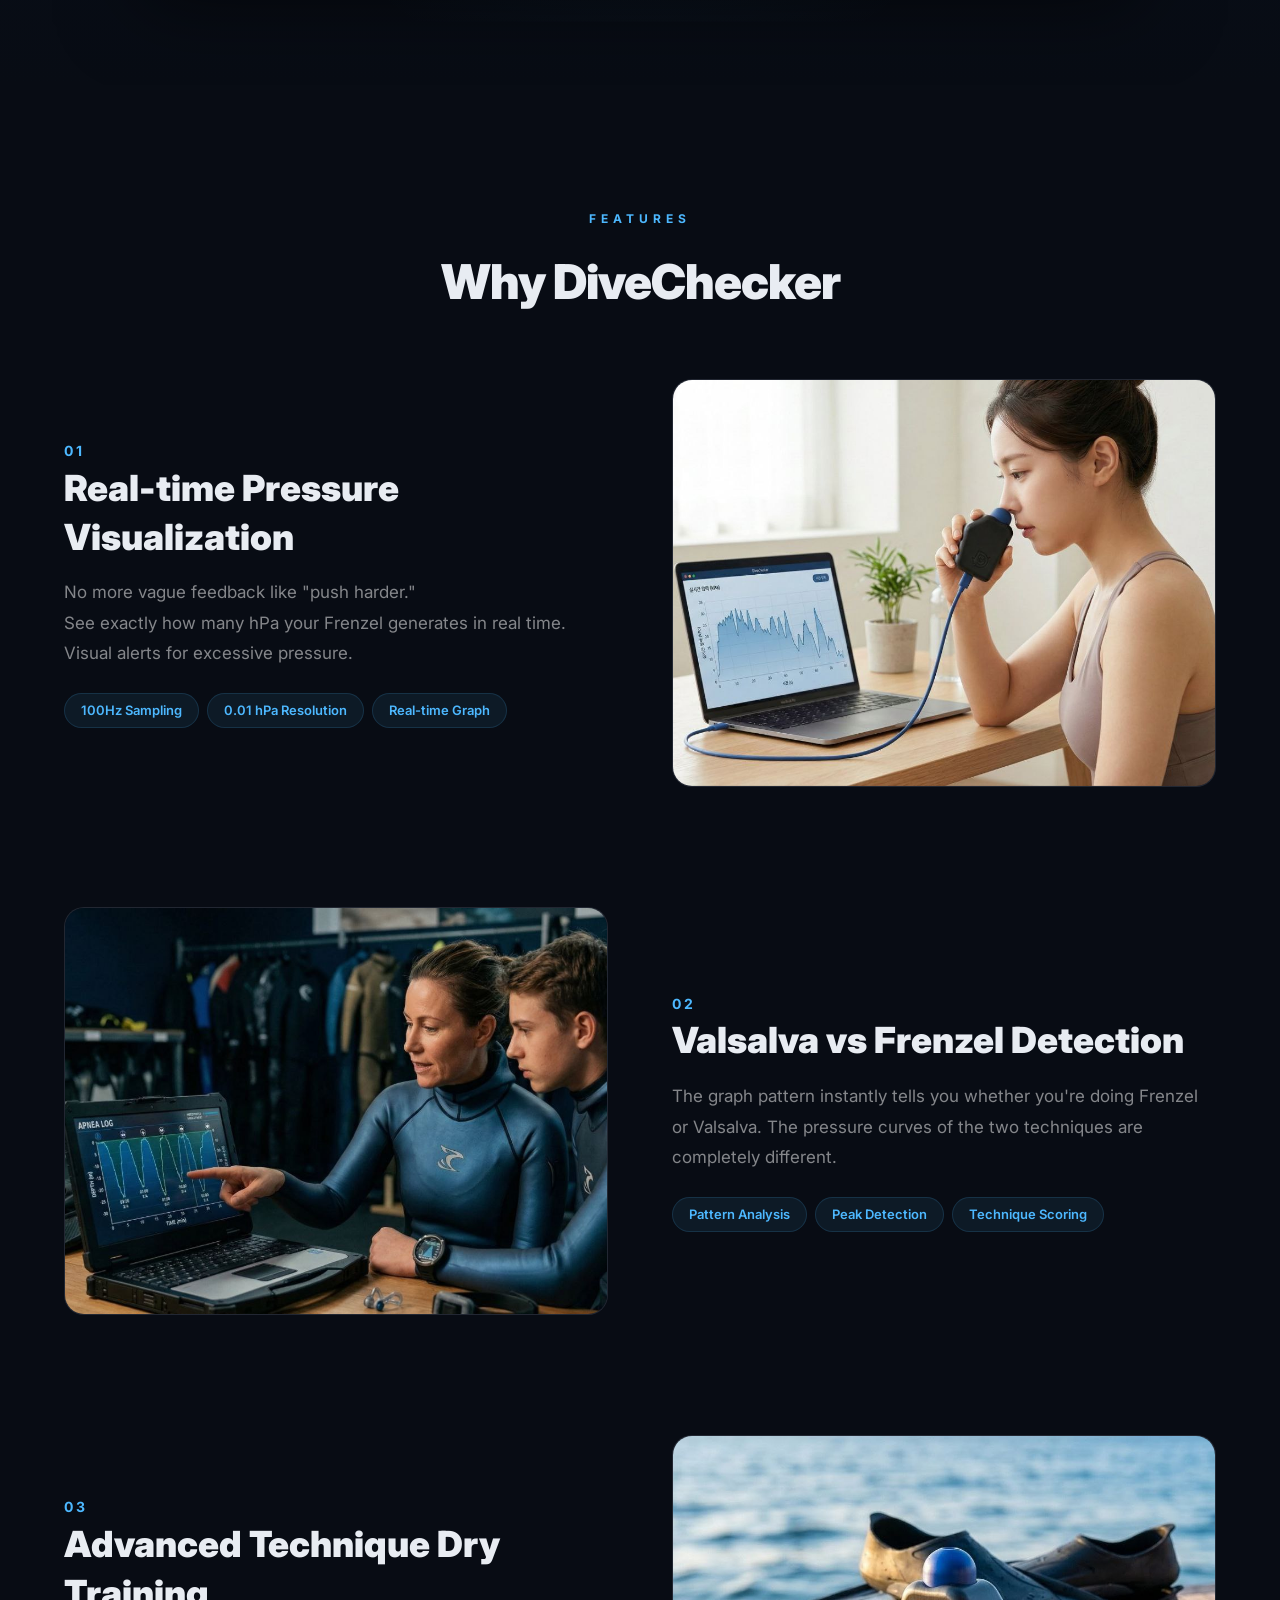
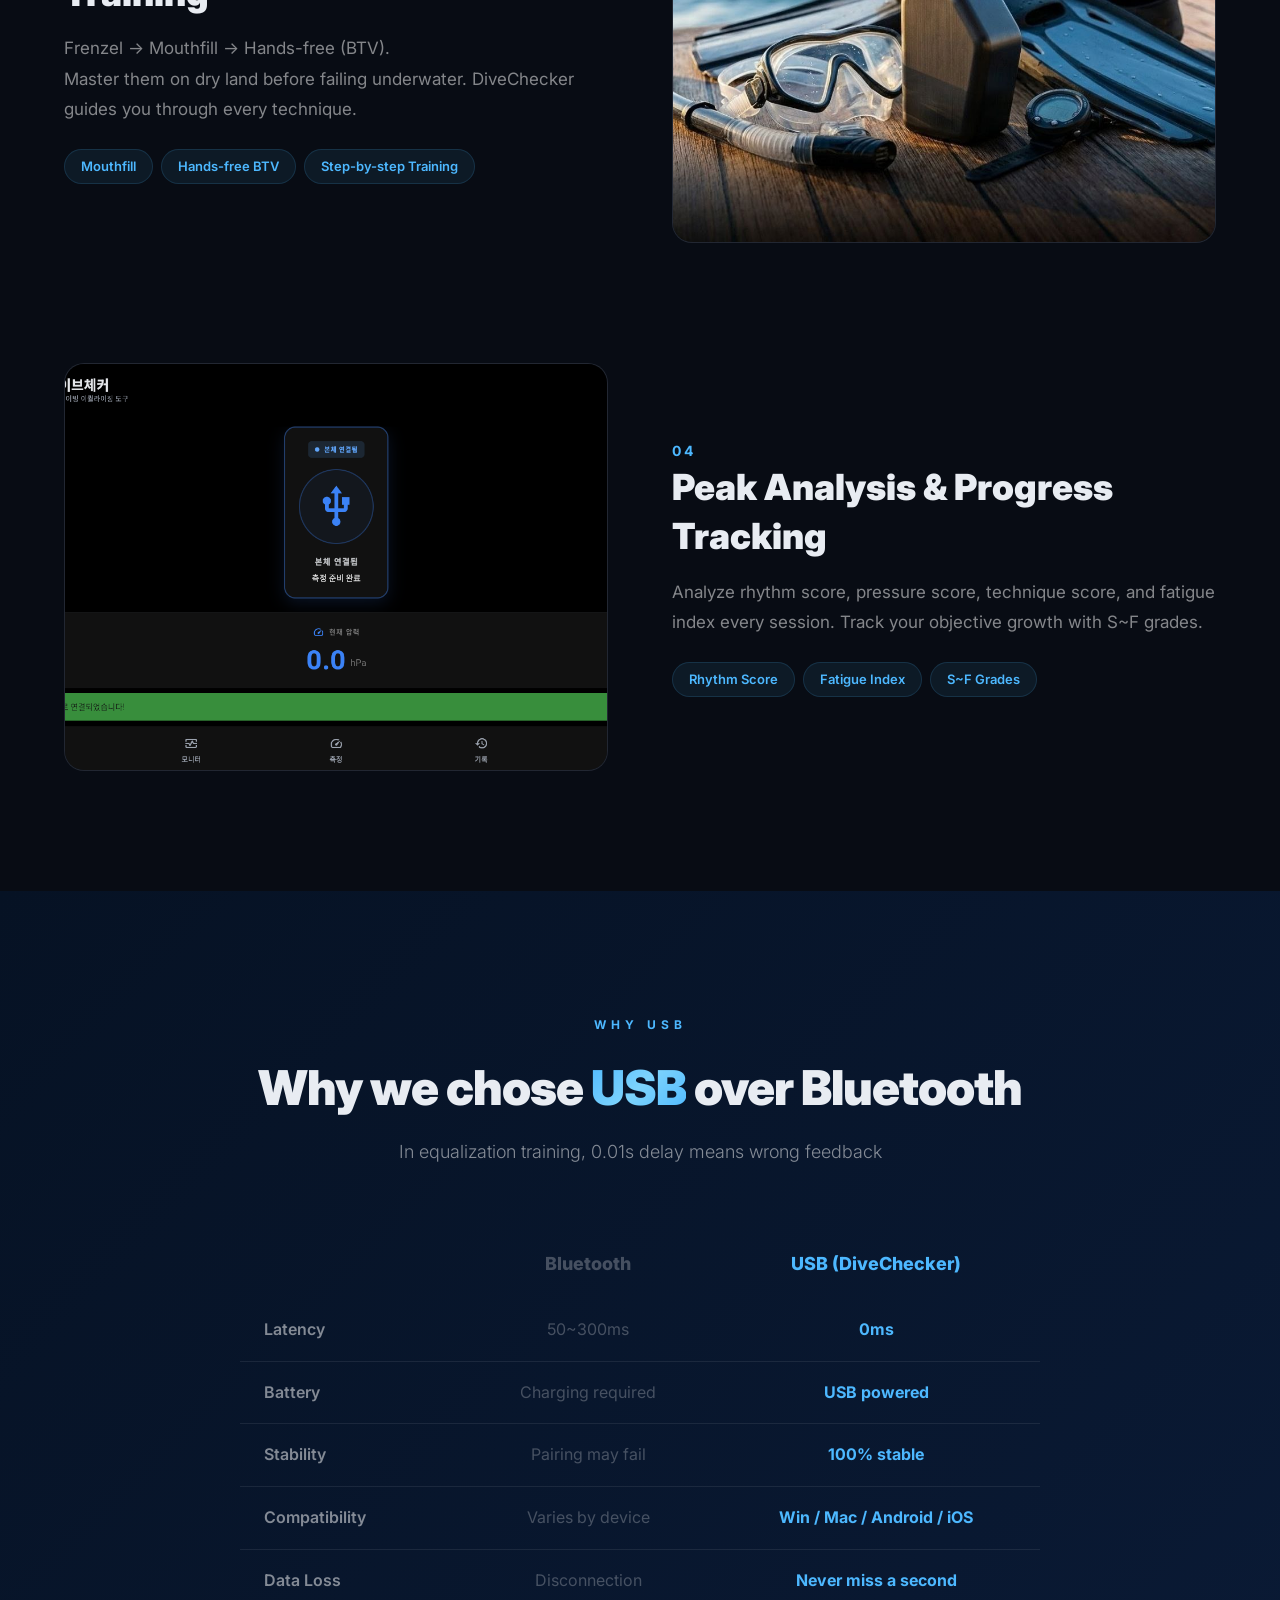
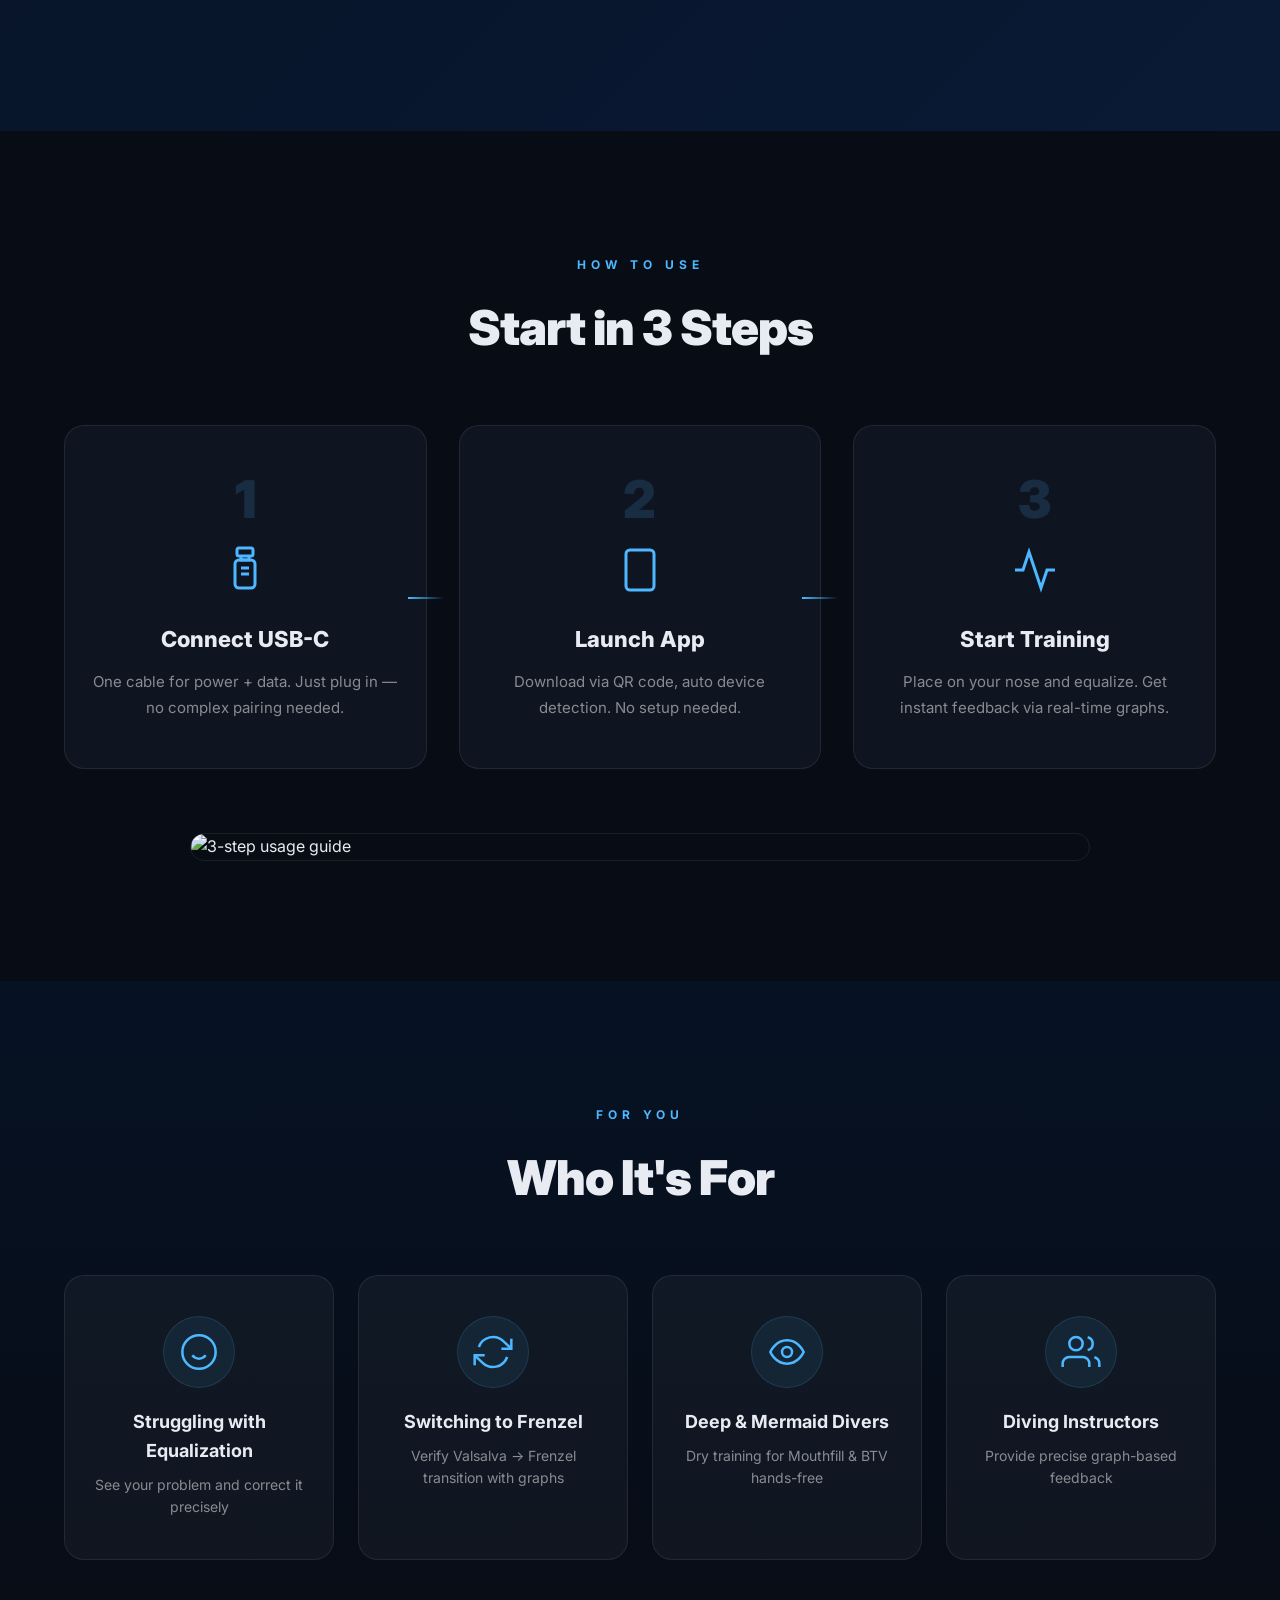
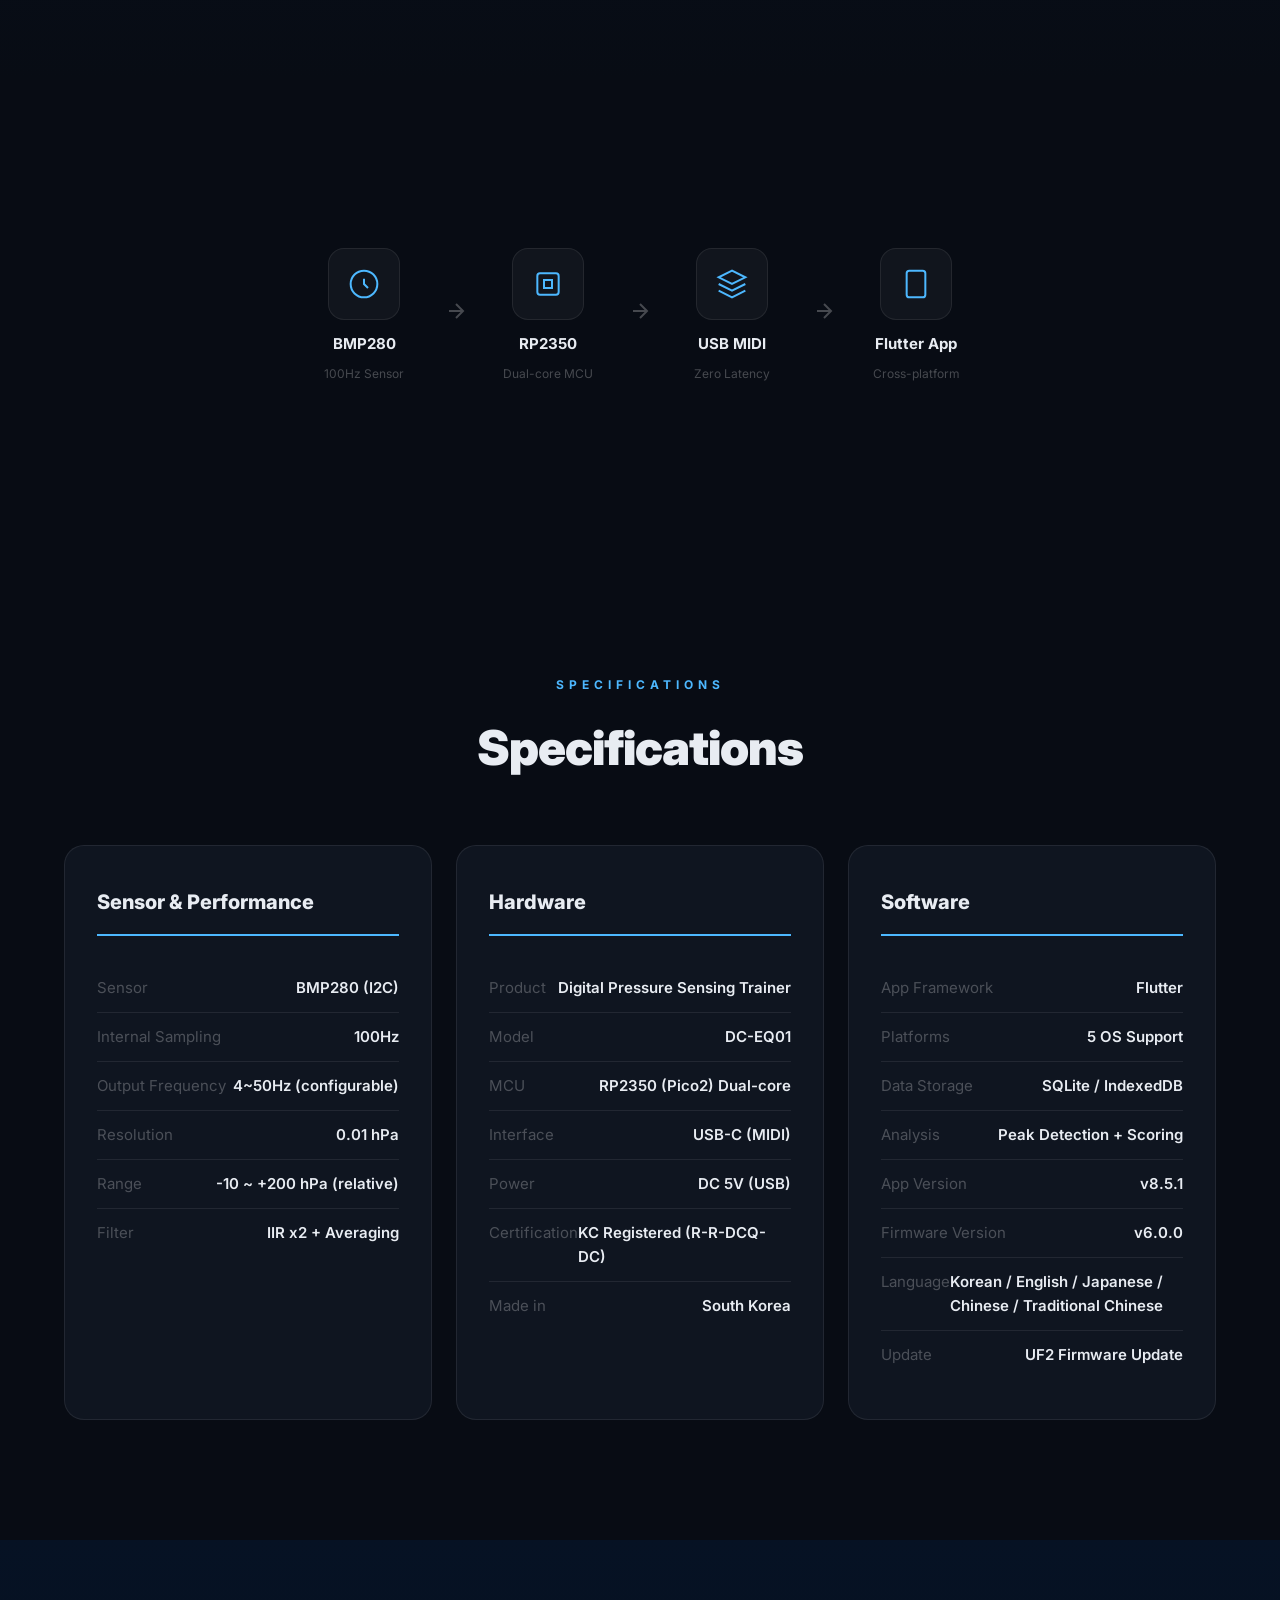
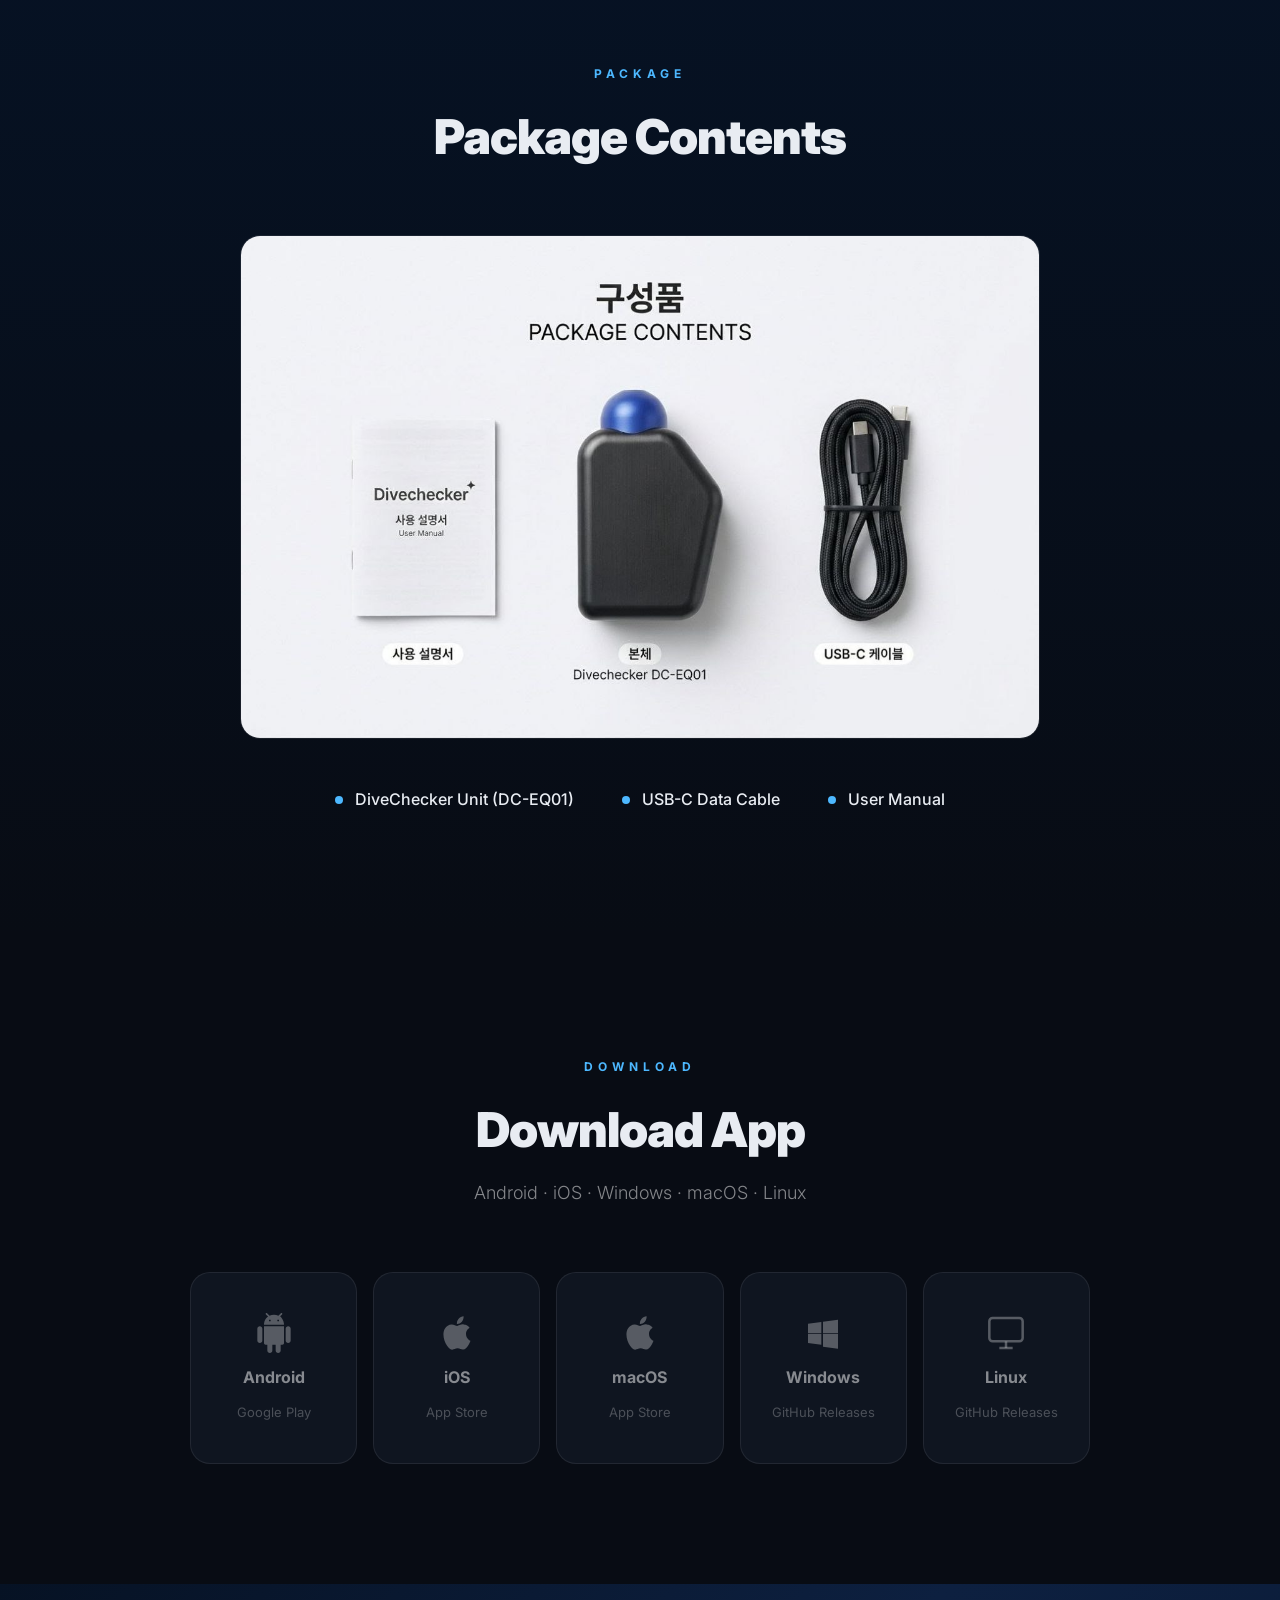
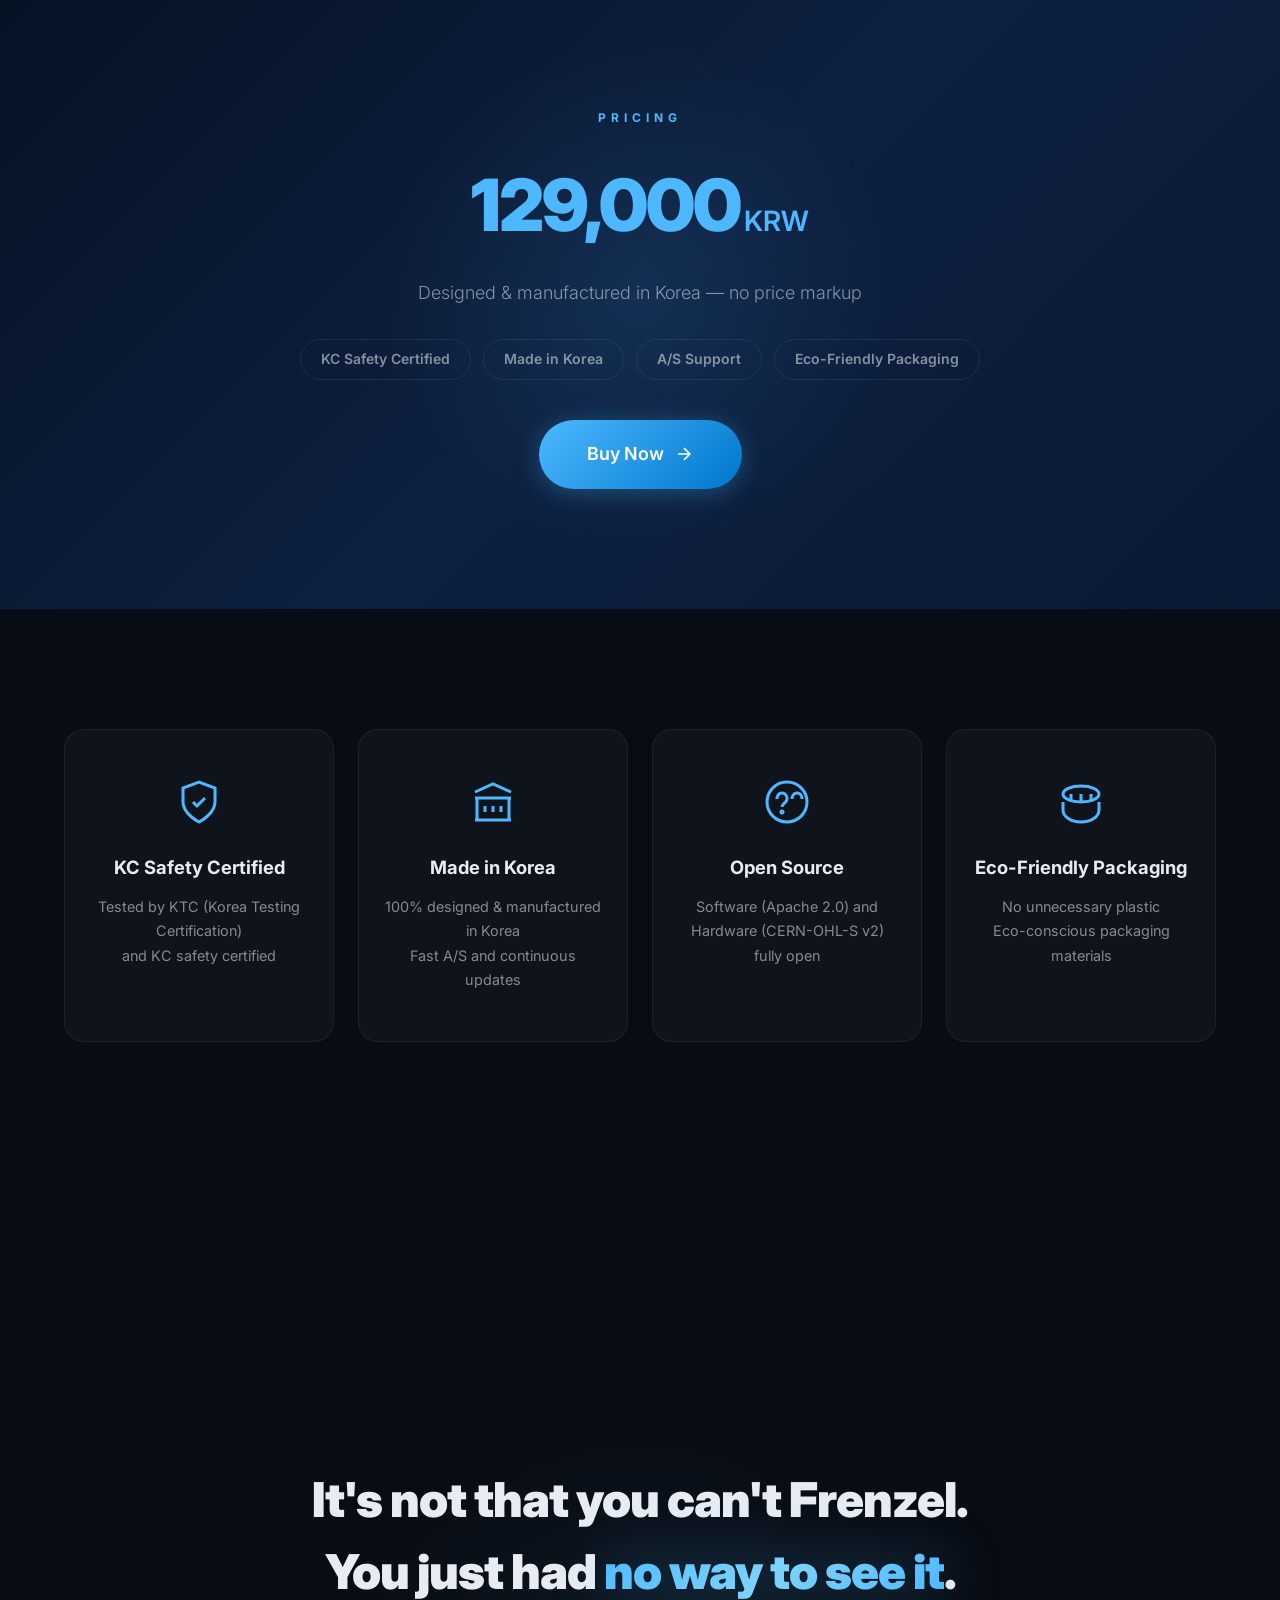
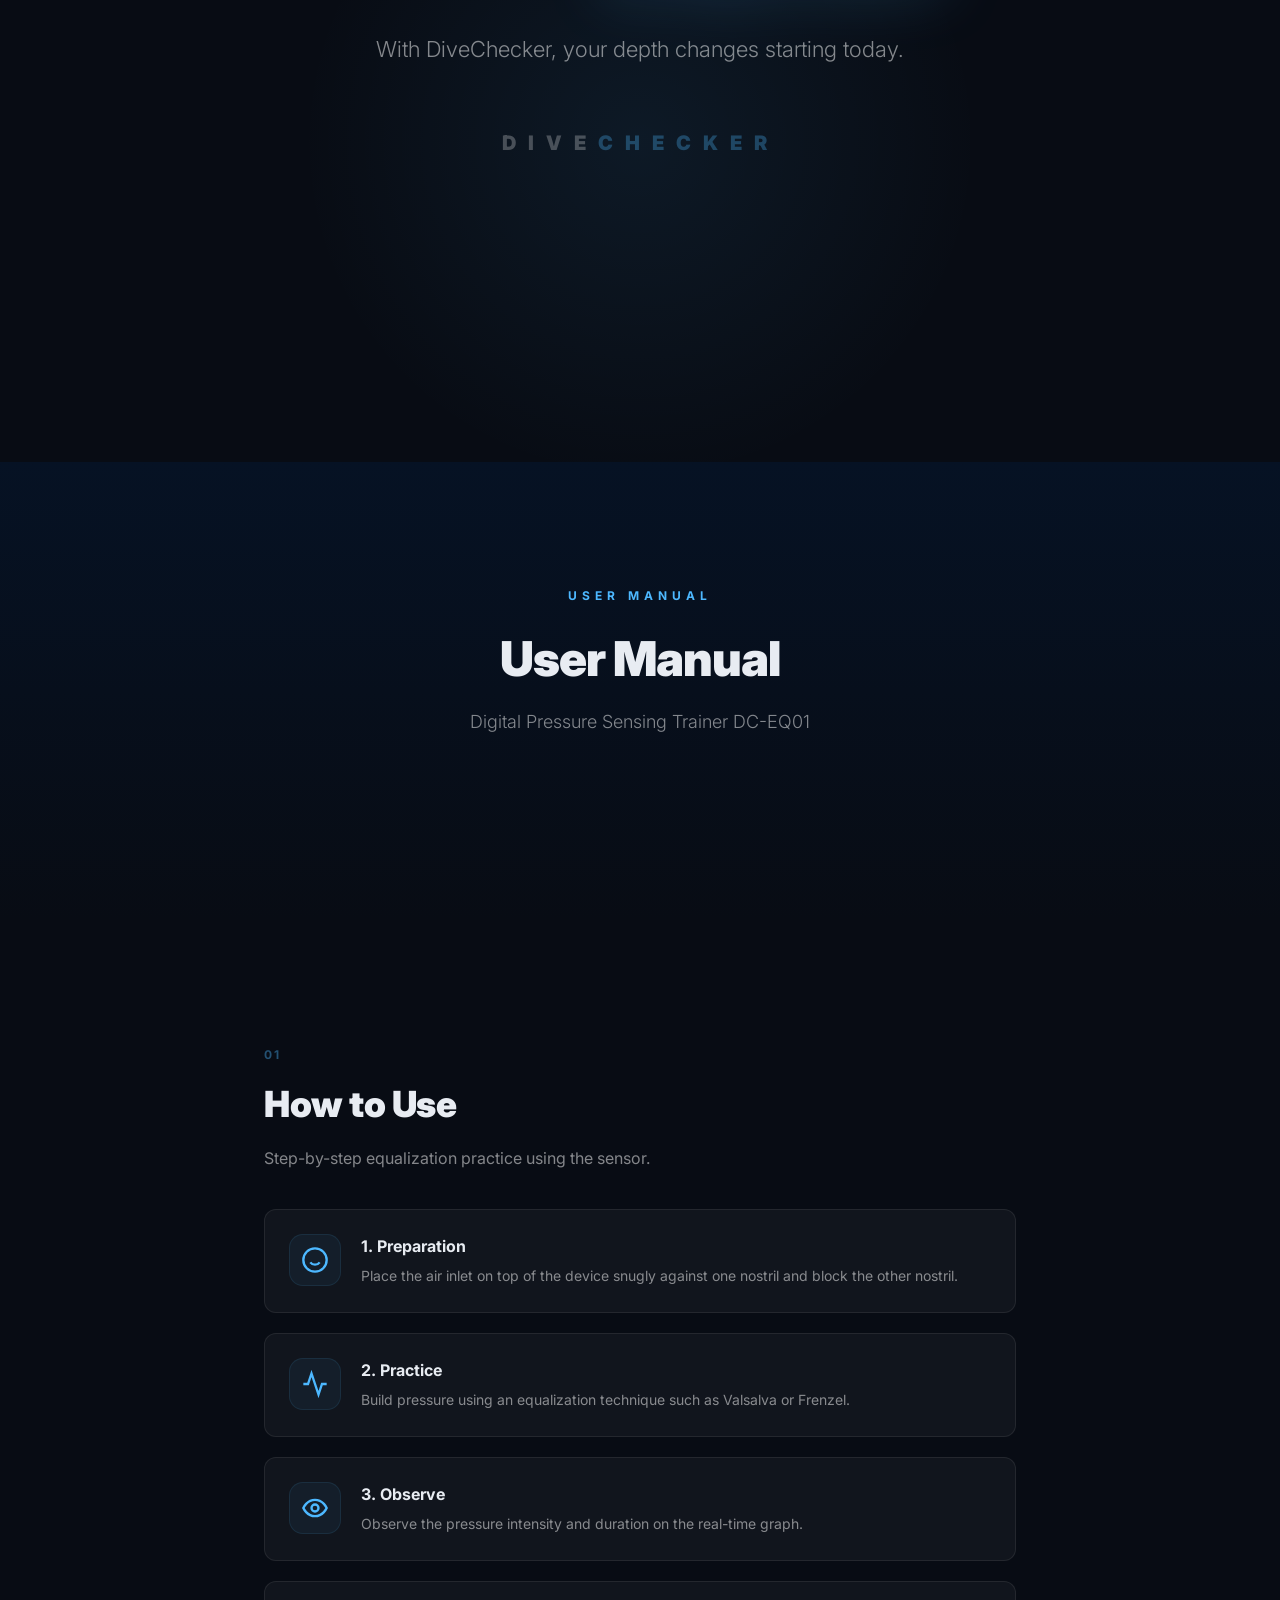
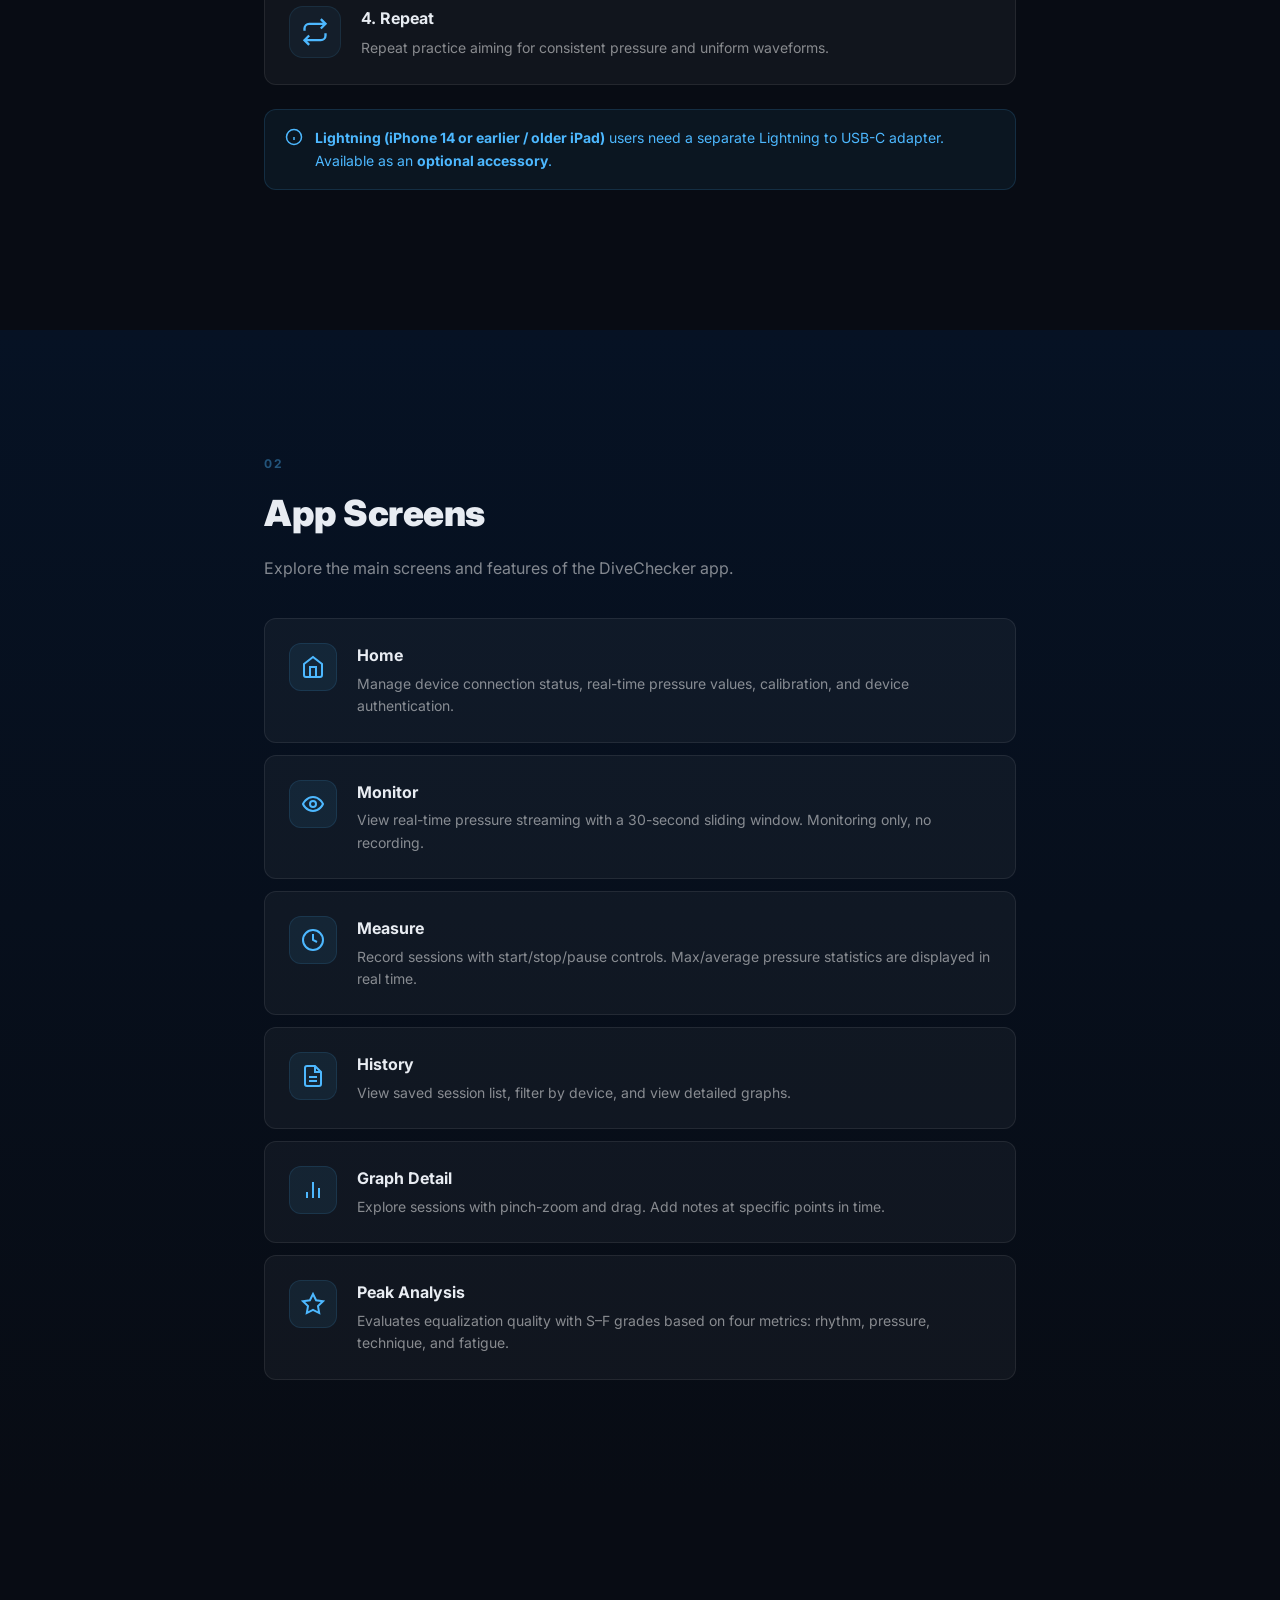
==== commit 114df3e9: "refactor(website): reposition Vent as a Mouthfill-specific trainer The Vent isn't a generic equaliza" ====
--- a/website/index.html
+++ b/website/index.html
@@ -32,7 +32,7 @@
                     </a>
                     <a href="vent.html" class="nav-dropdown-item">
                         <span class="nav-dropdown-name" data-i18n="nav.product.vent">DiveChecker Vent</span>
-                        <span class="nav-dropdown-sub" data-i18n="nav.product.vent-sub">Balloon equalization trainer</span>
+                        <span class="nav-dropdown-sub" data-i18n="nav.product.vent-sub">Dry-land Mouthfill trainer</span>
                     </a>
                 </div>
             </div>
@@ -56,7 +56,7 @@
         </a>
         <a href="vent.html" class="mobile-product-item">
             <span class="nav-dropdown-name" data-i18n="nav.product.vent">DiveChecker Vent</span>
-            <span class="nav-dropdown-sub" data-i18n="nav.product.vent-sub">Balloon equalization trainer</span>
+            <span class="nav-dropdown-sub" data-i18n="nav.product.vent-sub">Dry-land Mouthfill trainer</span>
         </a>
     </div>
     <a href="faq.html" data-i18n="nav.faq">FAQ</a>
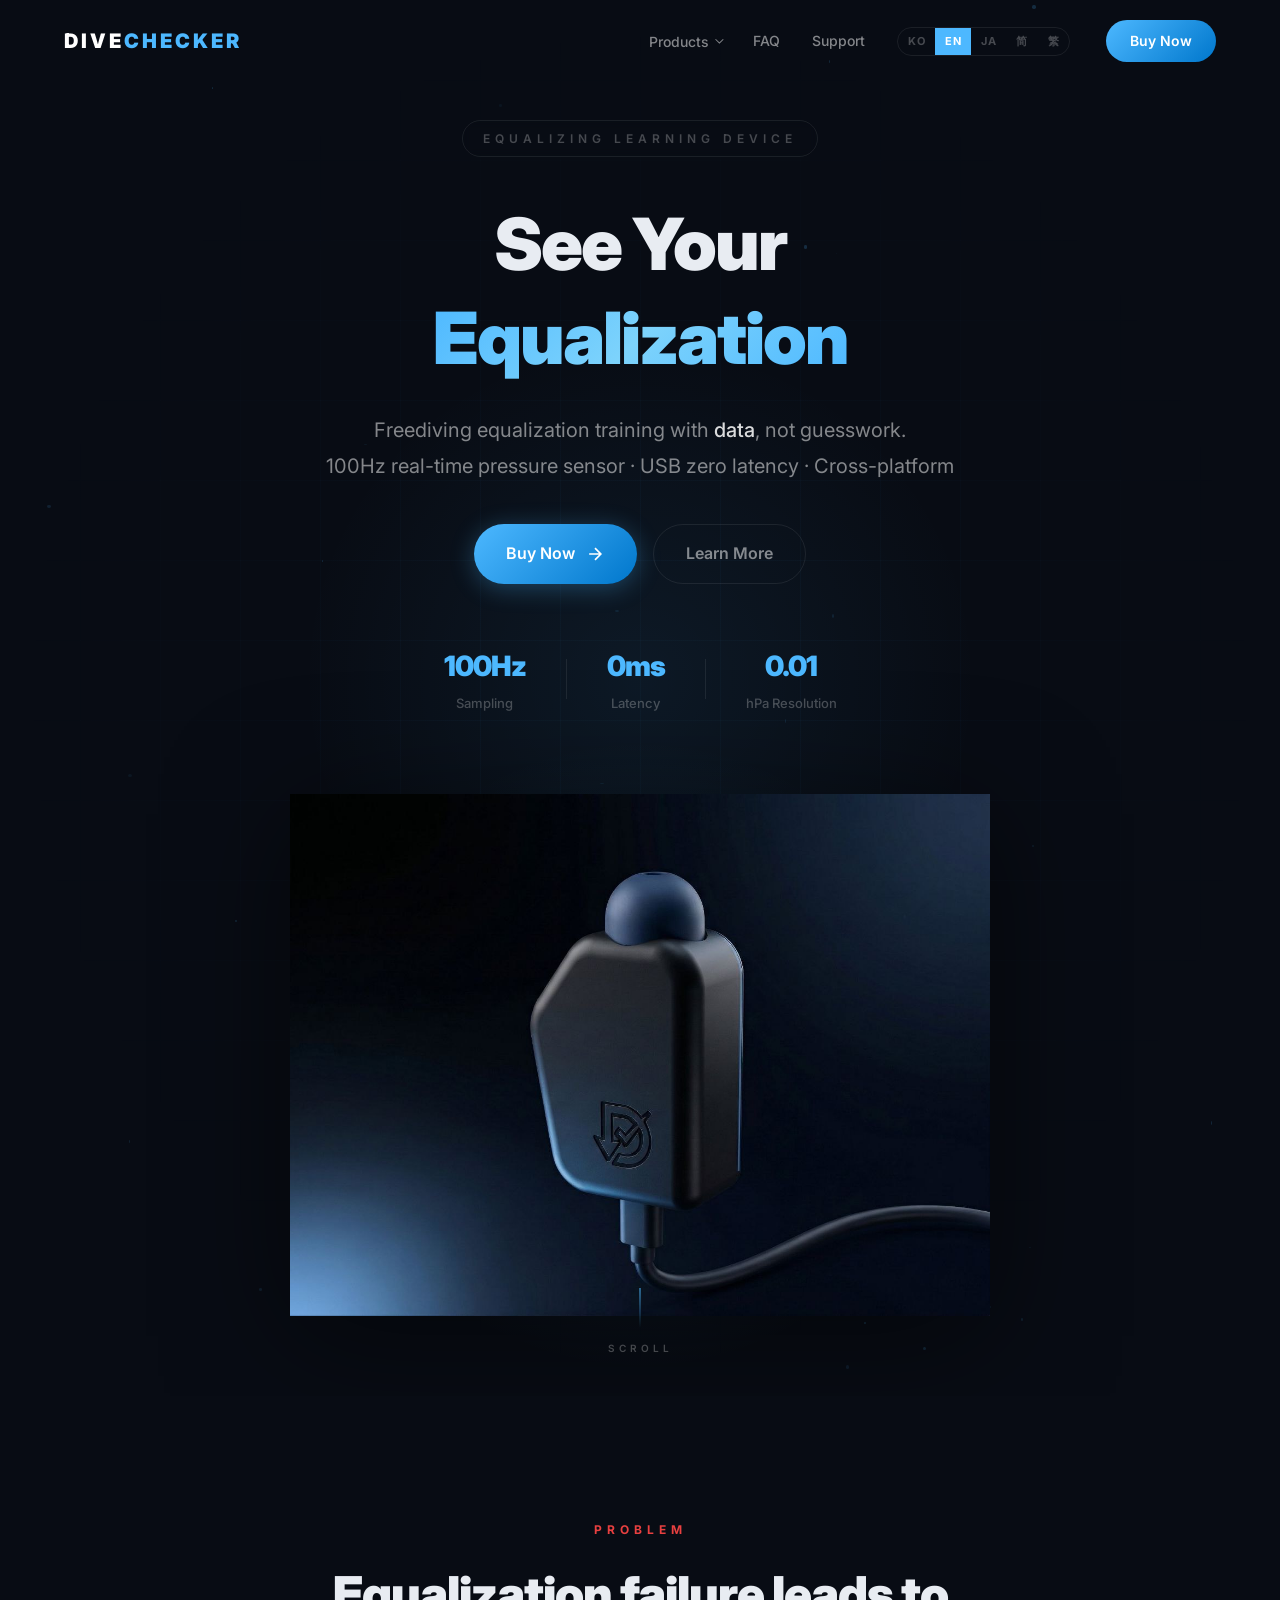
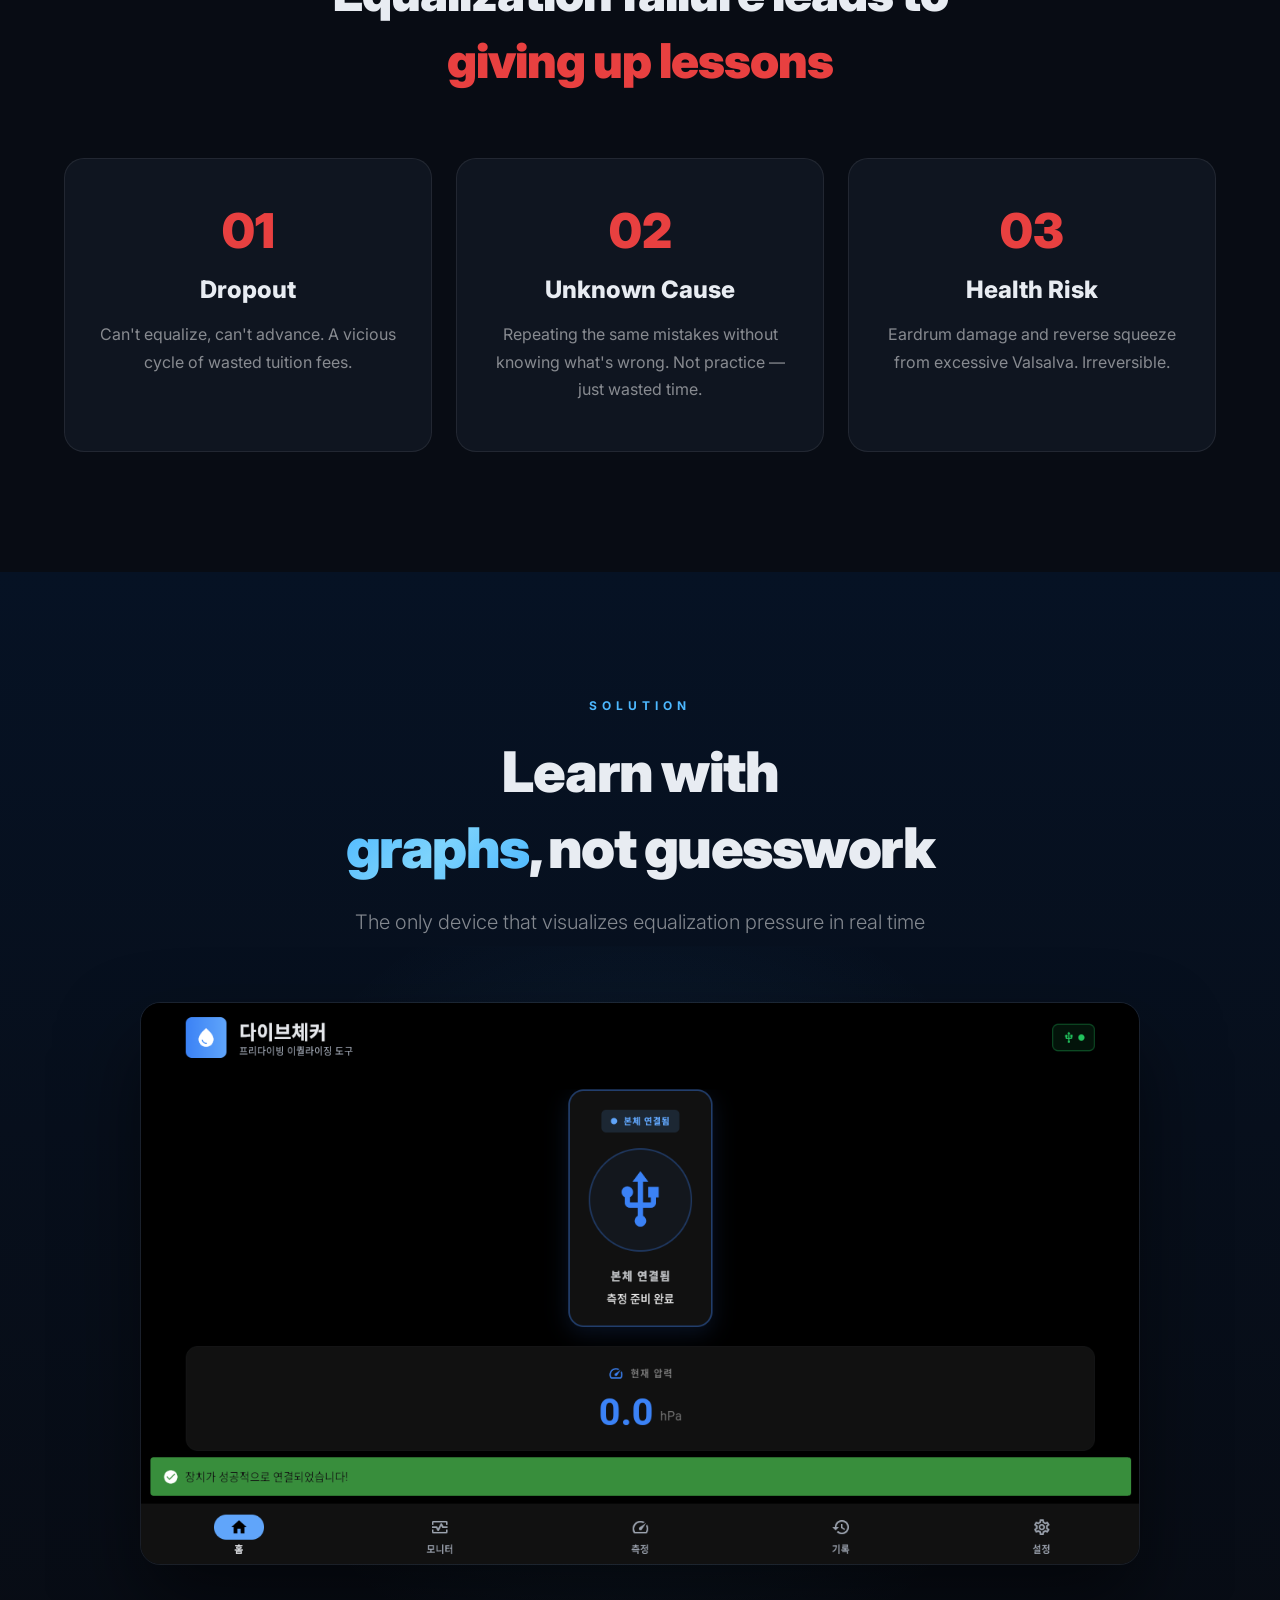
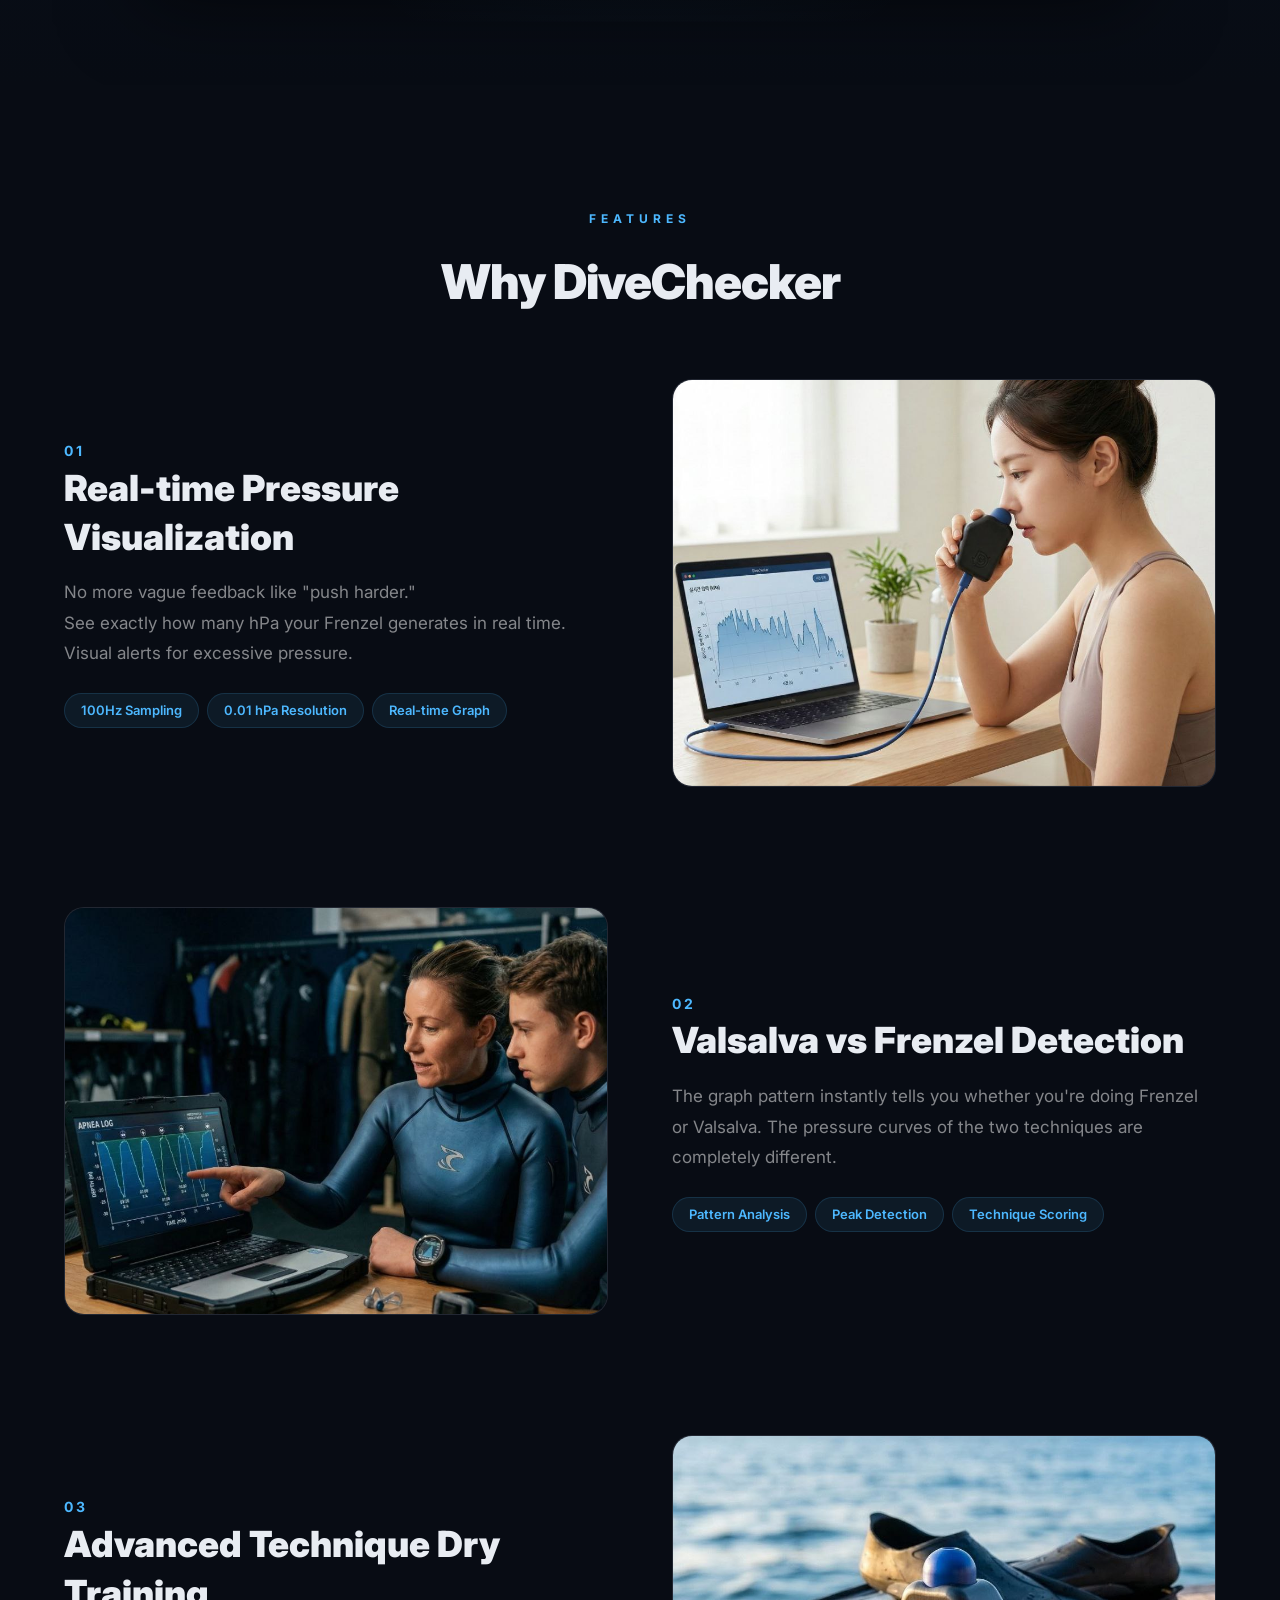
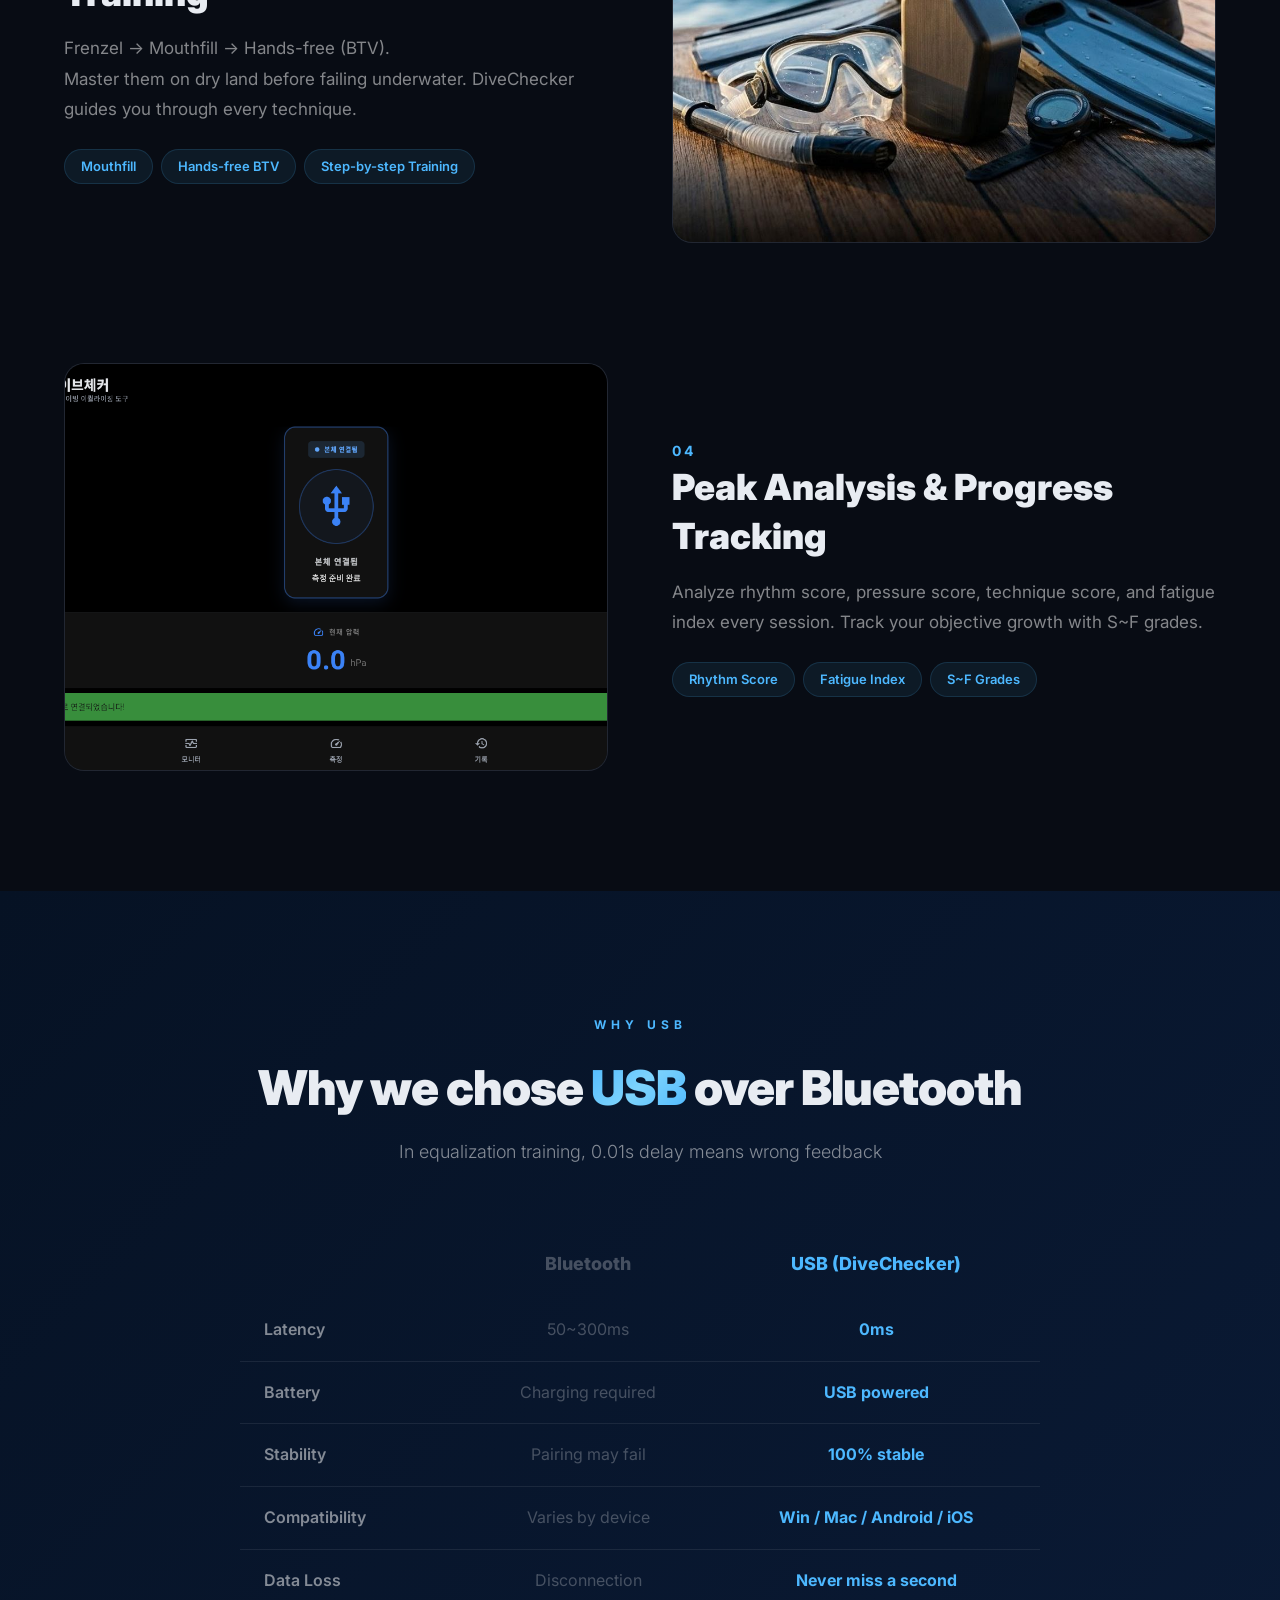
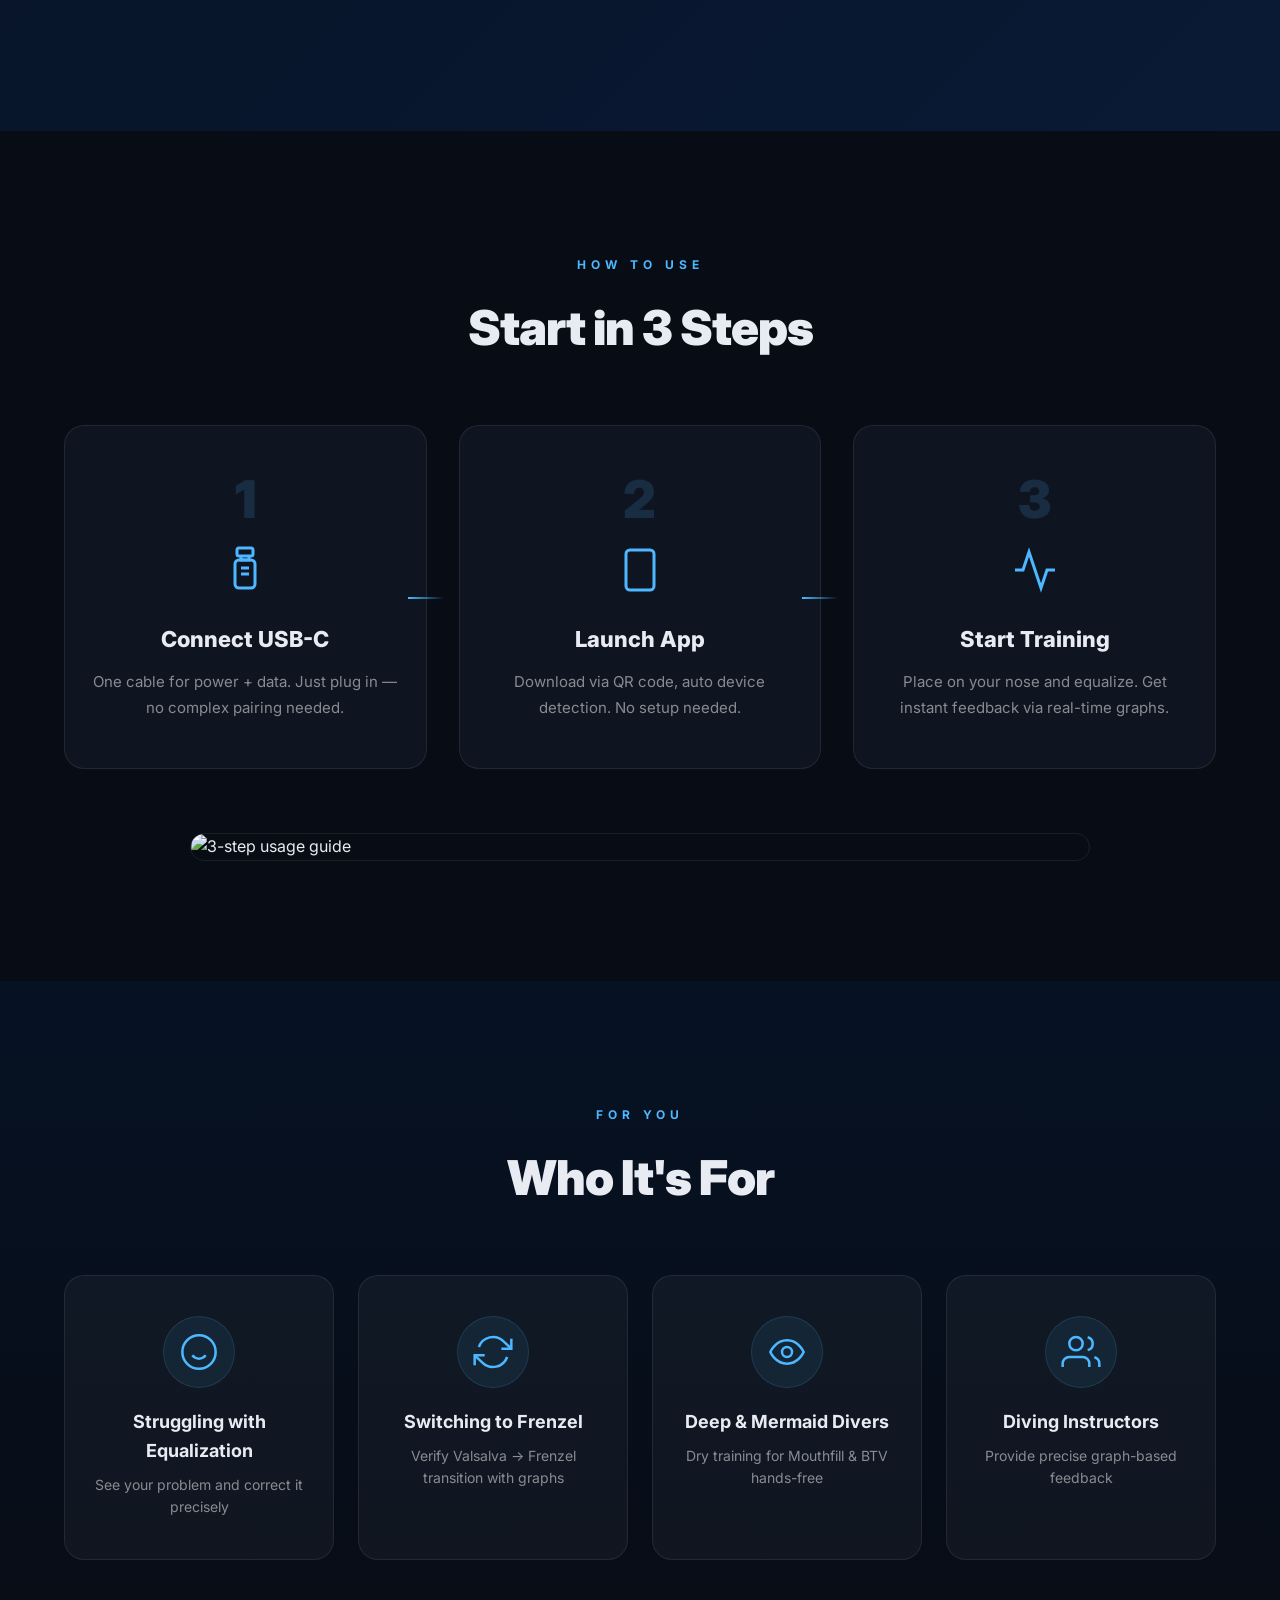
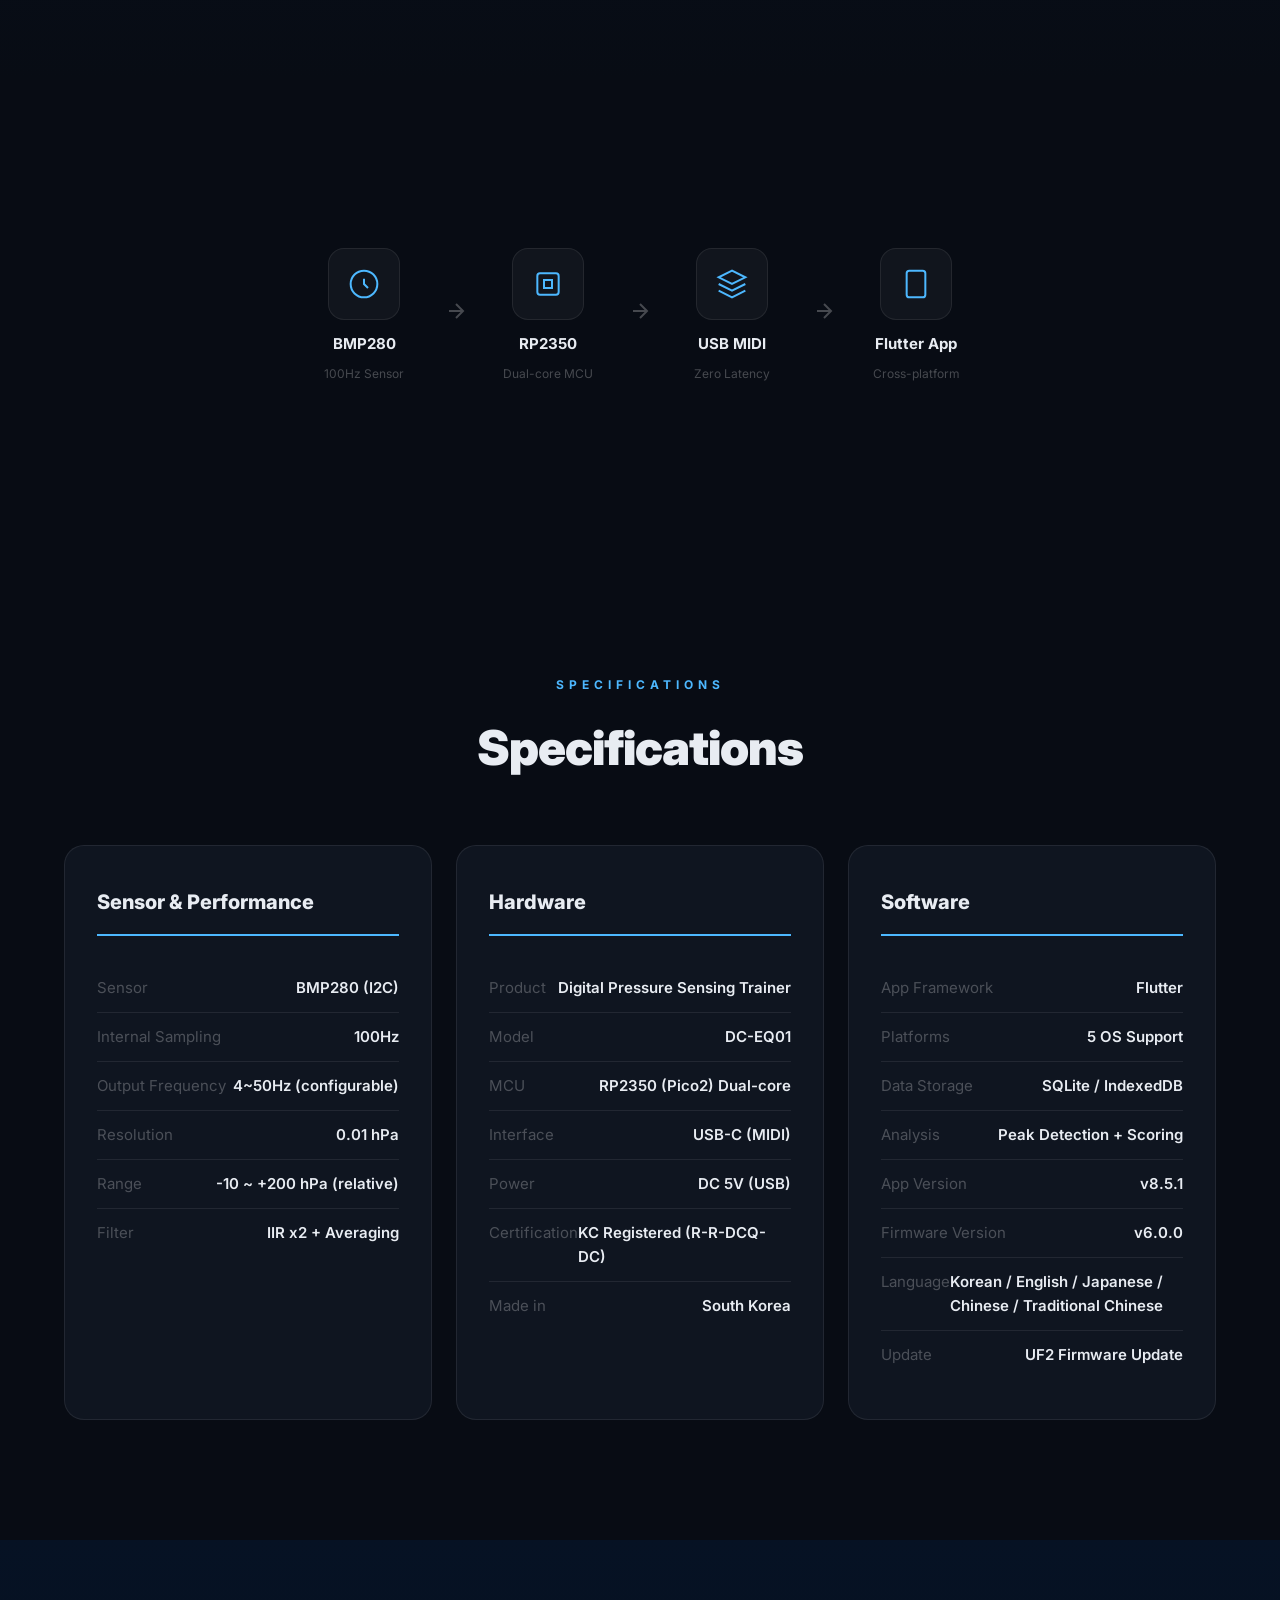
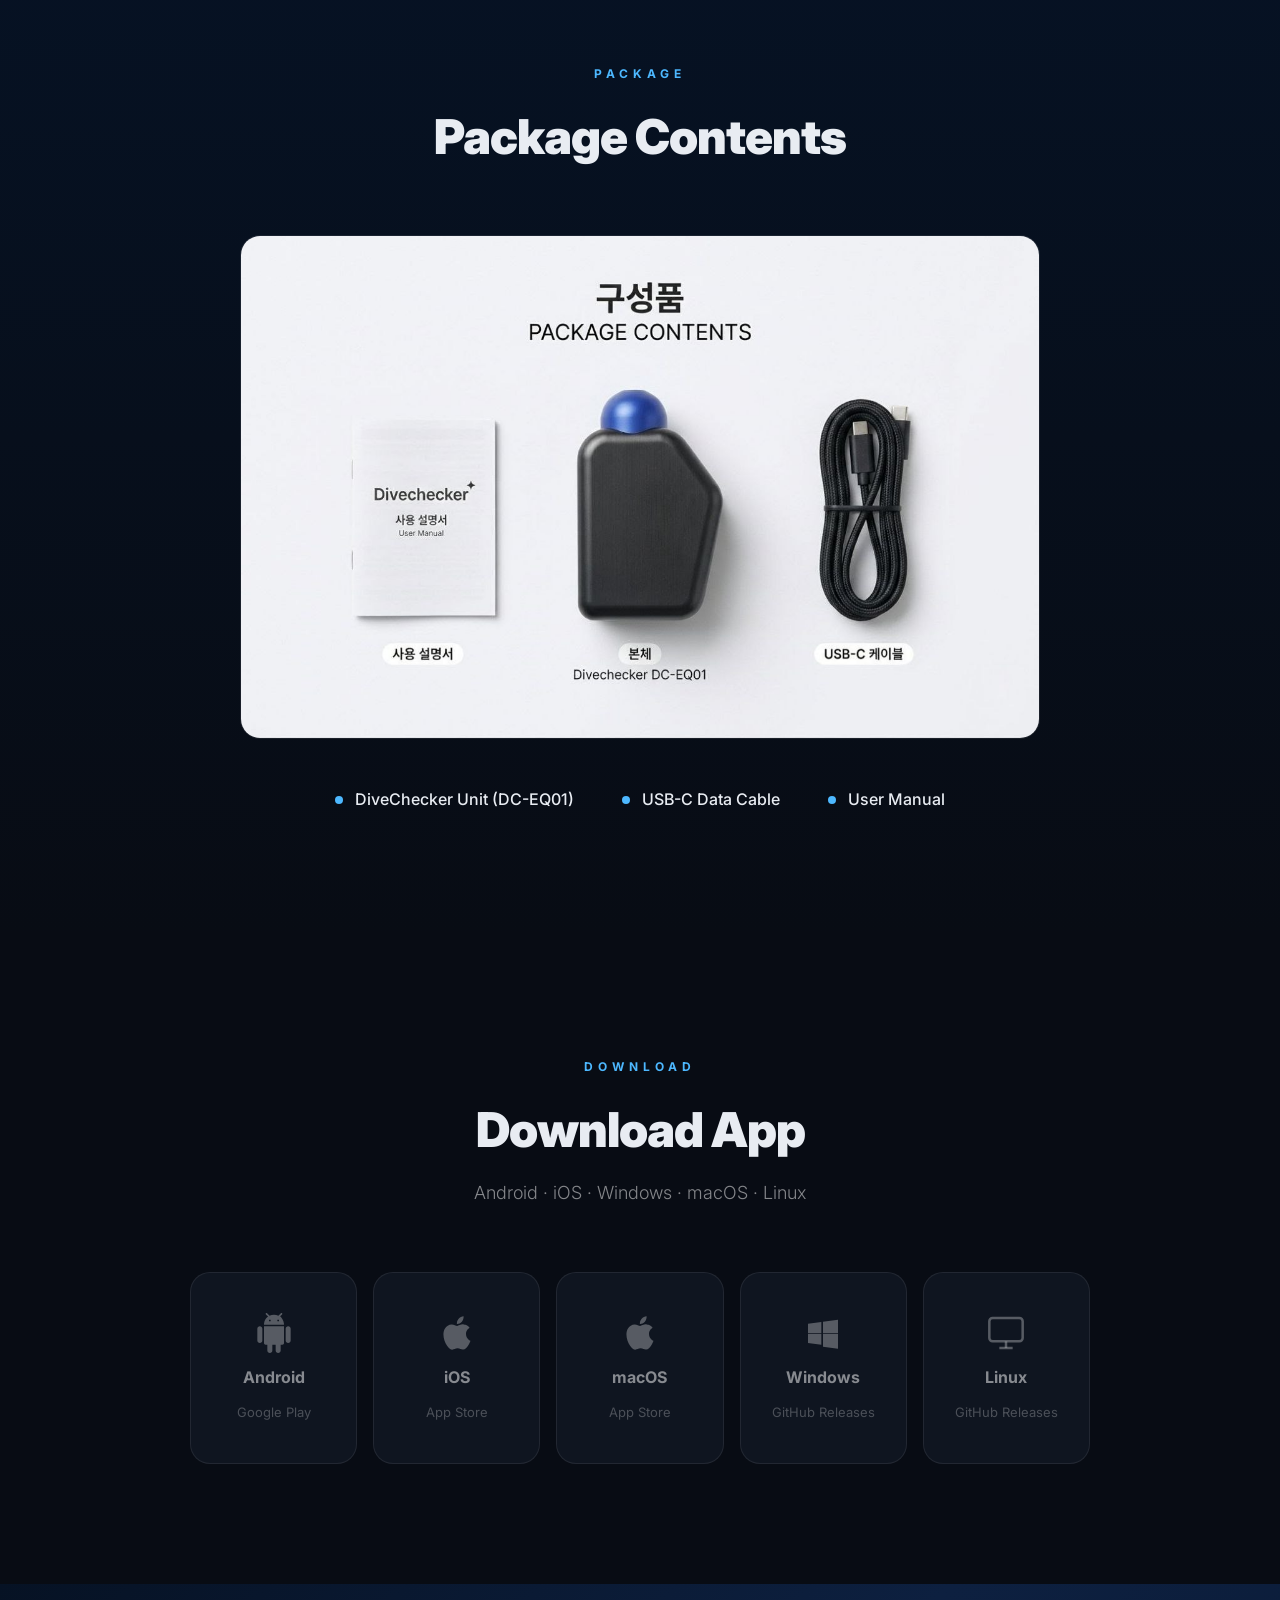
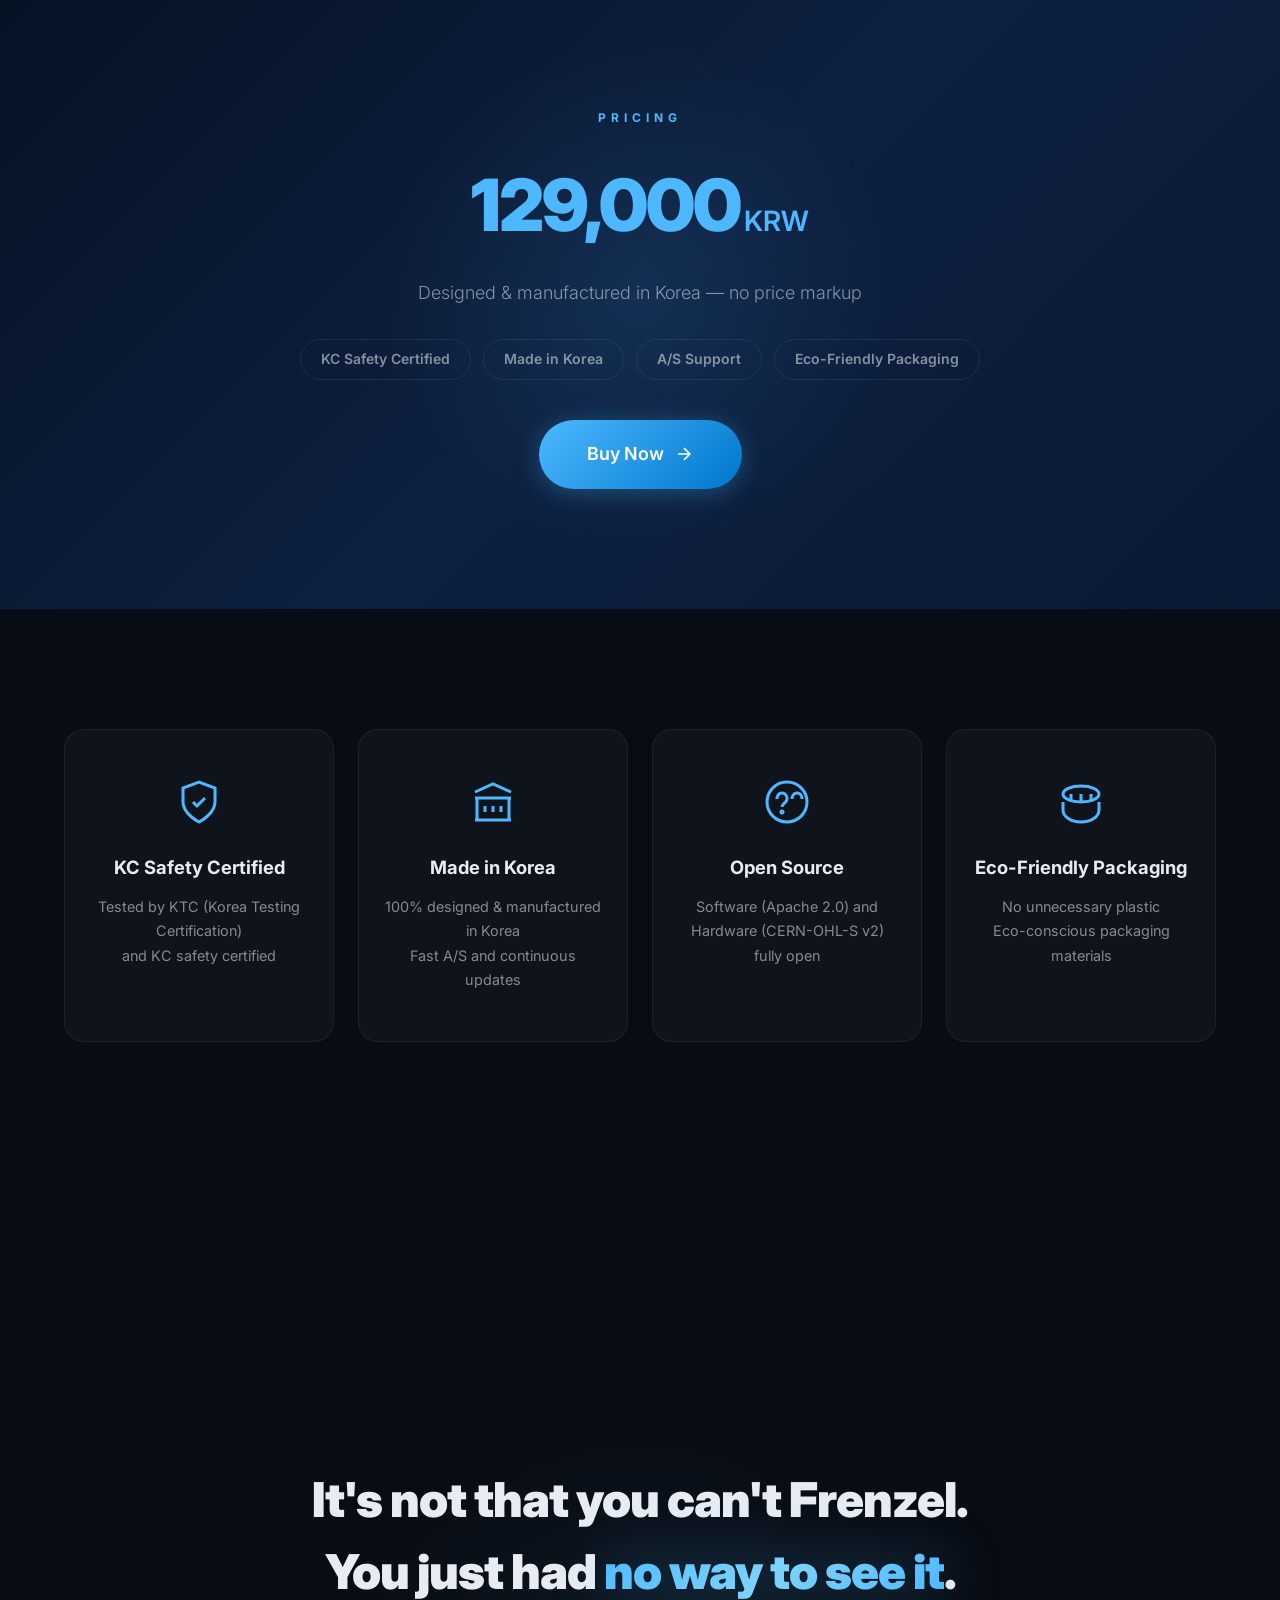
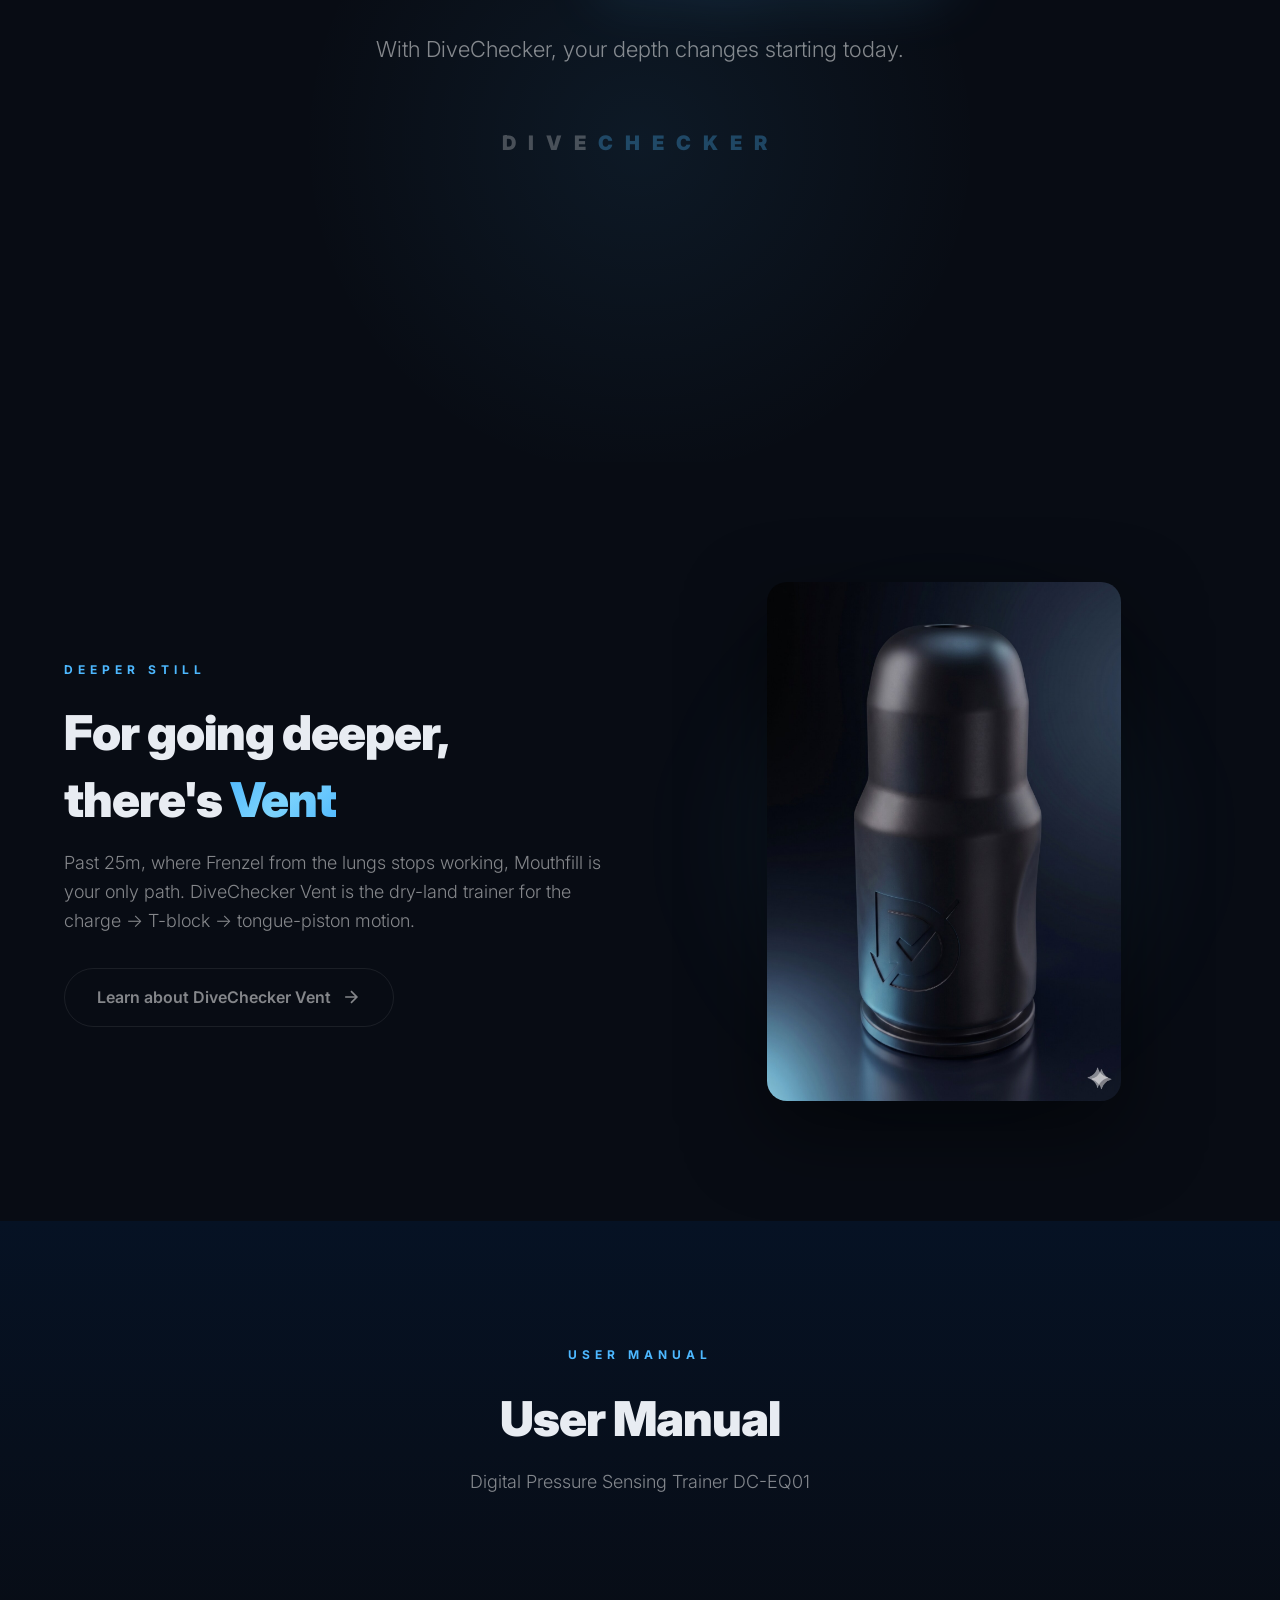
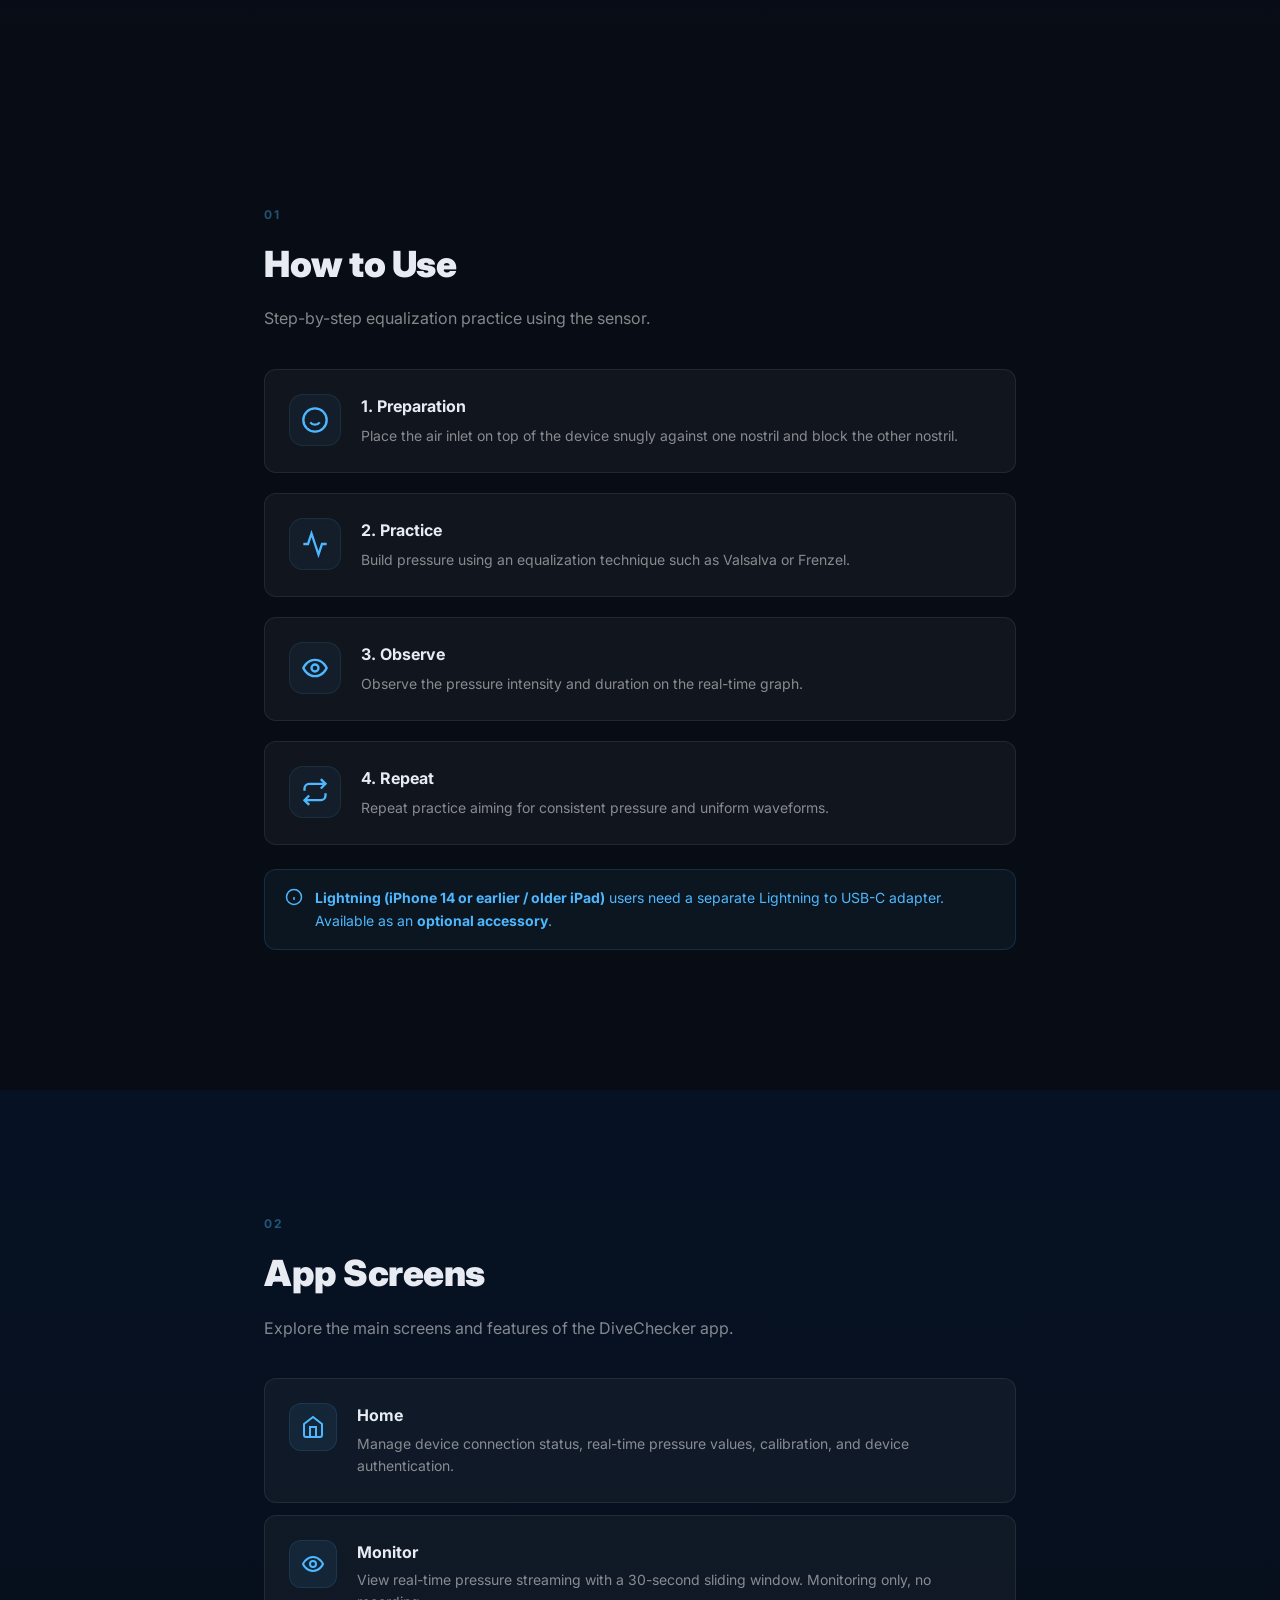
==== commit bb8f73b2: "feat(website): add Vent cross-promo section on index page Until now Vent was only discoverable via t" ====
--- a/website/index.html
+++ b/website/index.html
@@ -679,6 +679,34 @@
 
 
 <!-- ═══════════════════════════════════════ -->
+<!-- COMPANION — Vent cross-promo            -->
+<!-- ═══════════════════════════════════════ -->
+<section class="section section-dark" id="companion">
+    <div class="container">
+        <div class="feature-row reveal">
+            <div class="feature-text">
+                <span class="section-label" data-i18n="companion.label">DEEPER STILL</span>
+                <h2 class="section-title" data-i18n="companion.title">For going deeper,<br>there's <span class="gradient-text">Vent</span></h2>
+                <p class="section-sub" style="margin-top: 16px;" data-i18n="companion.desc">Past 25m, where Frenzel from the lungs stops working, Mouthfill is your only path. DiveChecker Vent is the dry-land trainer for the charge → T-block → tongue-piston motion.</p>
+                <div style="margin-top: 32px;">
+                    <a href="vent.html" class="btn btn-ghost">
+                        <span data-i18n="companion.cta">Learn about DiveChecker Vent</span>
+                        <svg width="20" height="20" viewBox="0 0 24 24" fill="none" stroke="currentColor" stroke-width="2"><path d="M5 12h14M12 5l7 7-7 7"/></svg>
+                    </a>
+                </div>
+            </div>
+            <div class="feature-visual">
+                <div class="companion-visual">
+                    <div class="companion-glow"></div>
+                    <img src="assets/images/vent-hero.jpg" alt="DiveChecker Vent" class="companion-img">
+                </div>
+            </div>
+        </div>
+    </div>
+</section>
+
+
+<!-- ═══════════════════════════════════════ -->
 <!-- USER MANUAL (QR → #manual)              -->
 <!-- ═══════════════════════════════════════ -->
 <section class="section section-gradient" id="manual">
--- a/website/style.css
+++ b/website/style.css
@@ -1782,6 +1782,37 @@
 
 
 /* ═══════════════════════════════════════ */
+/* COMPANION — Vent cross-promo on index   */
+/* ═══════════════════════════════════════ */
+.companion-visual {
+    position: relative;
+    display: flex;
+    align-items: center;
+    justify-content: center;
+}
+
+.companion-glow {
+    position: absolute;
+    inset: 5%;
+    background: radial-gradient(circle, rgba(77, 184, 255, 0.18) 0%, transparent 70%);
+    filter: blur(50px);
+    pointer-events: none;
+    z-index: 0;
+}
+
+.companion-img {
+    position: relative;
+    z-index: 1;
+    max-width: 100%;
+    max-height: 520px;
+    width: auto;
+    height: auto;
+    border-radius: var(--radius);
+    box-shadow: 0 30px 80px rgba(0, 0, 0, 0.5);
+}
+
+
+/* ═══════════════════════════════════════ */
 /* RESPONSIVE — products dropdown + bundle */
 /* ═══════════════════════════════════════ */
 @media (max-width: 1024px) {
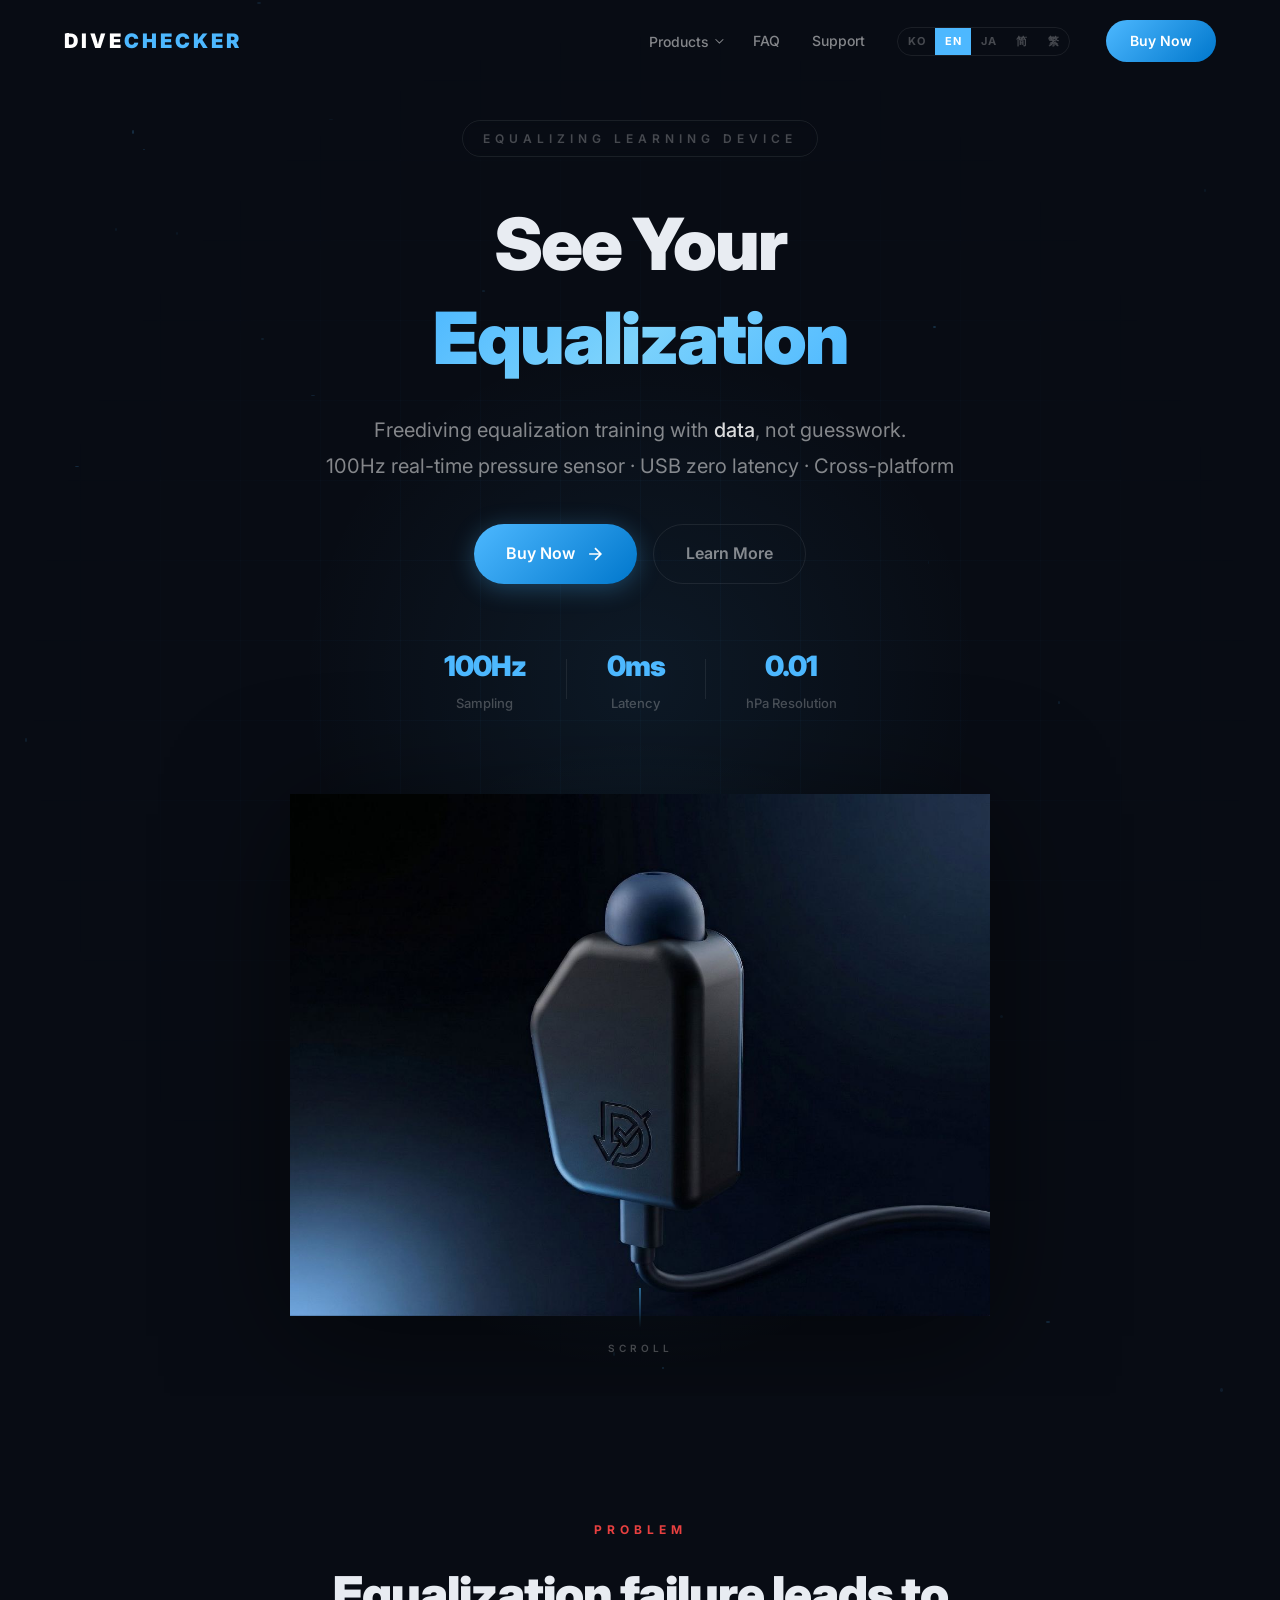
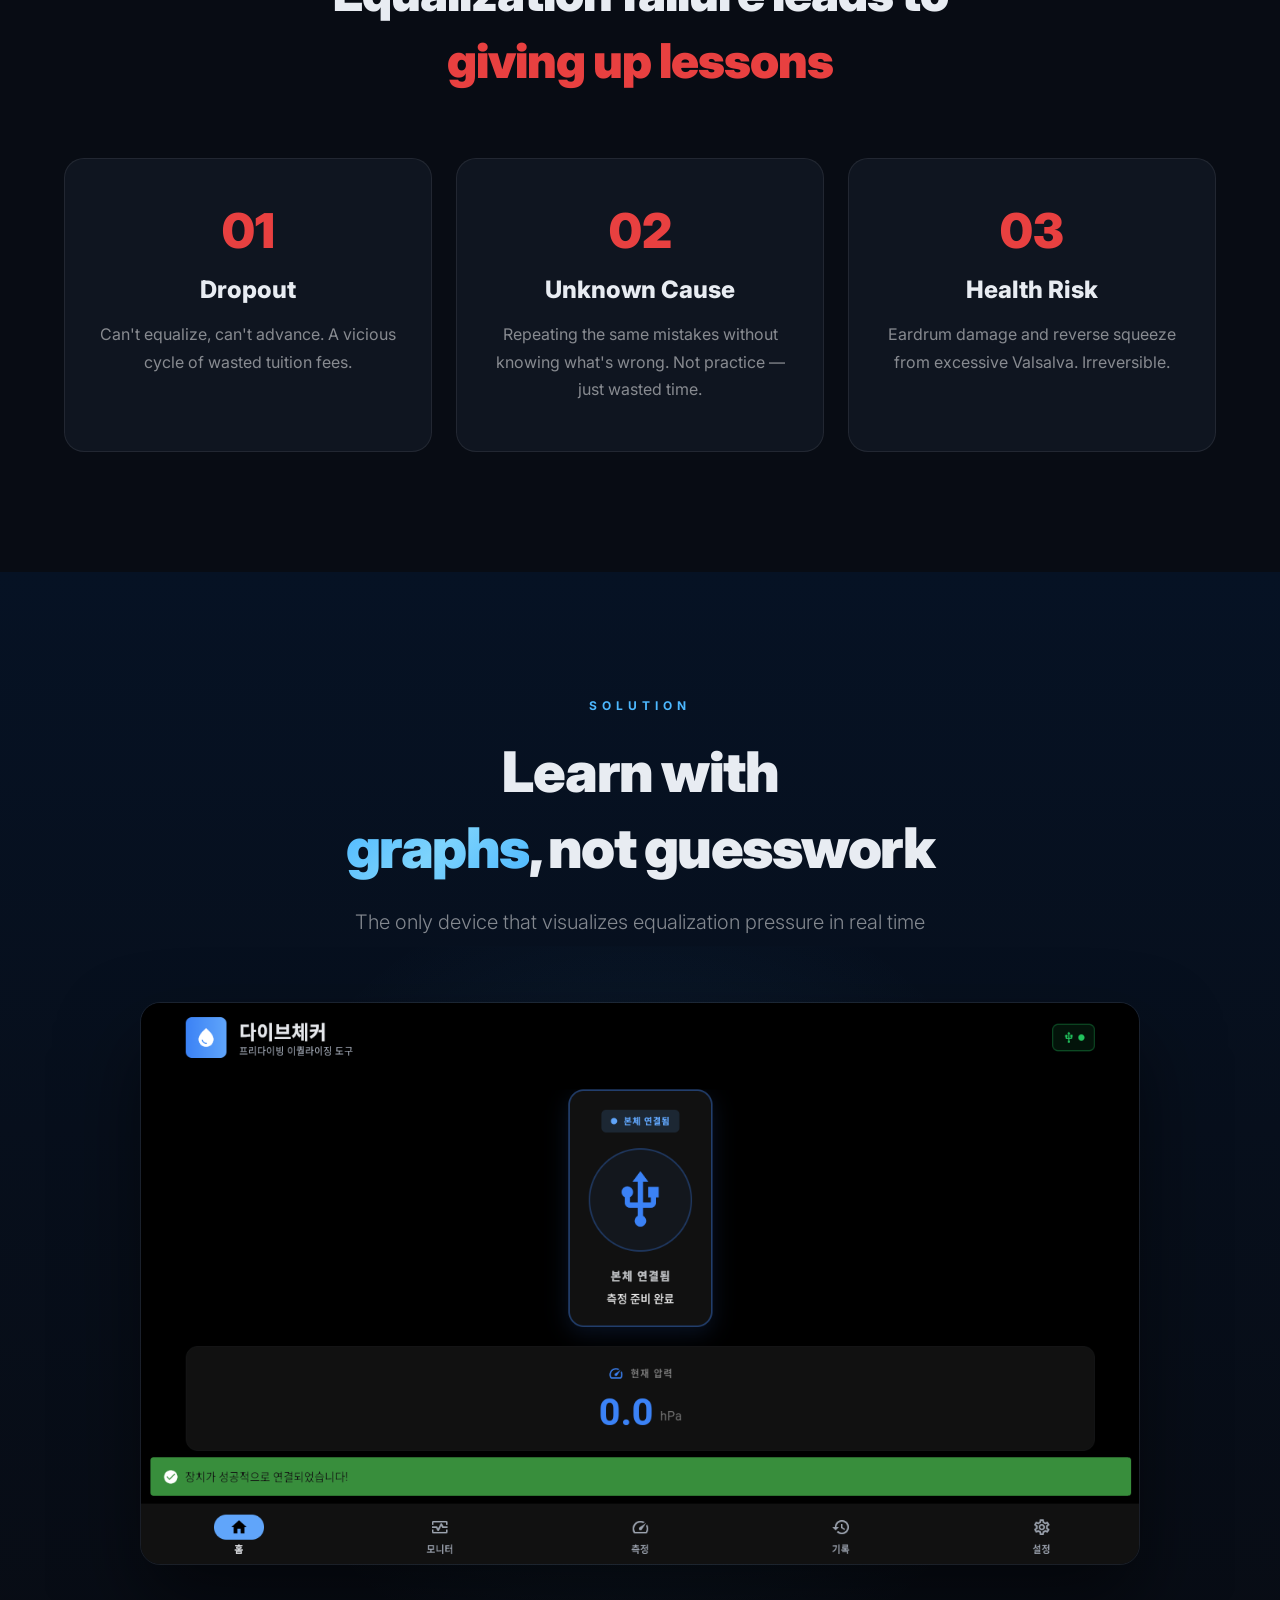
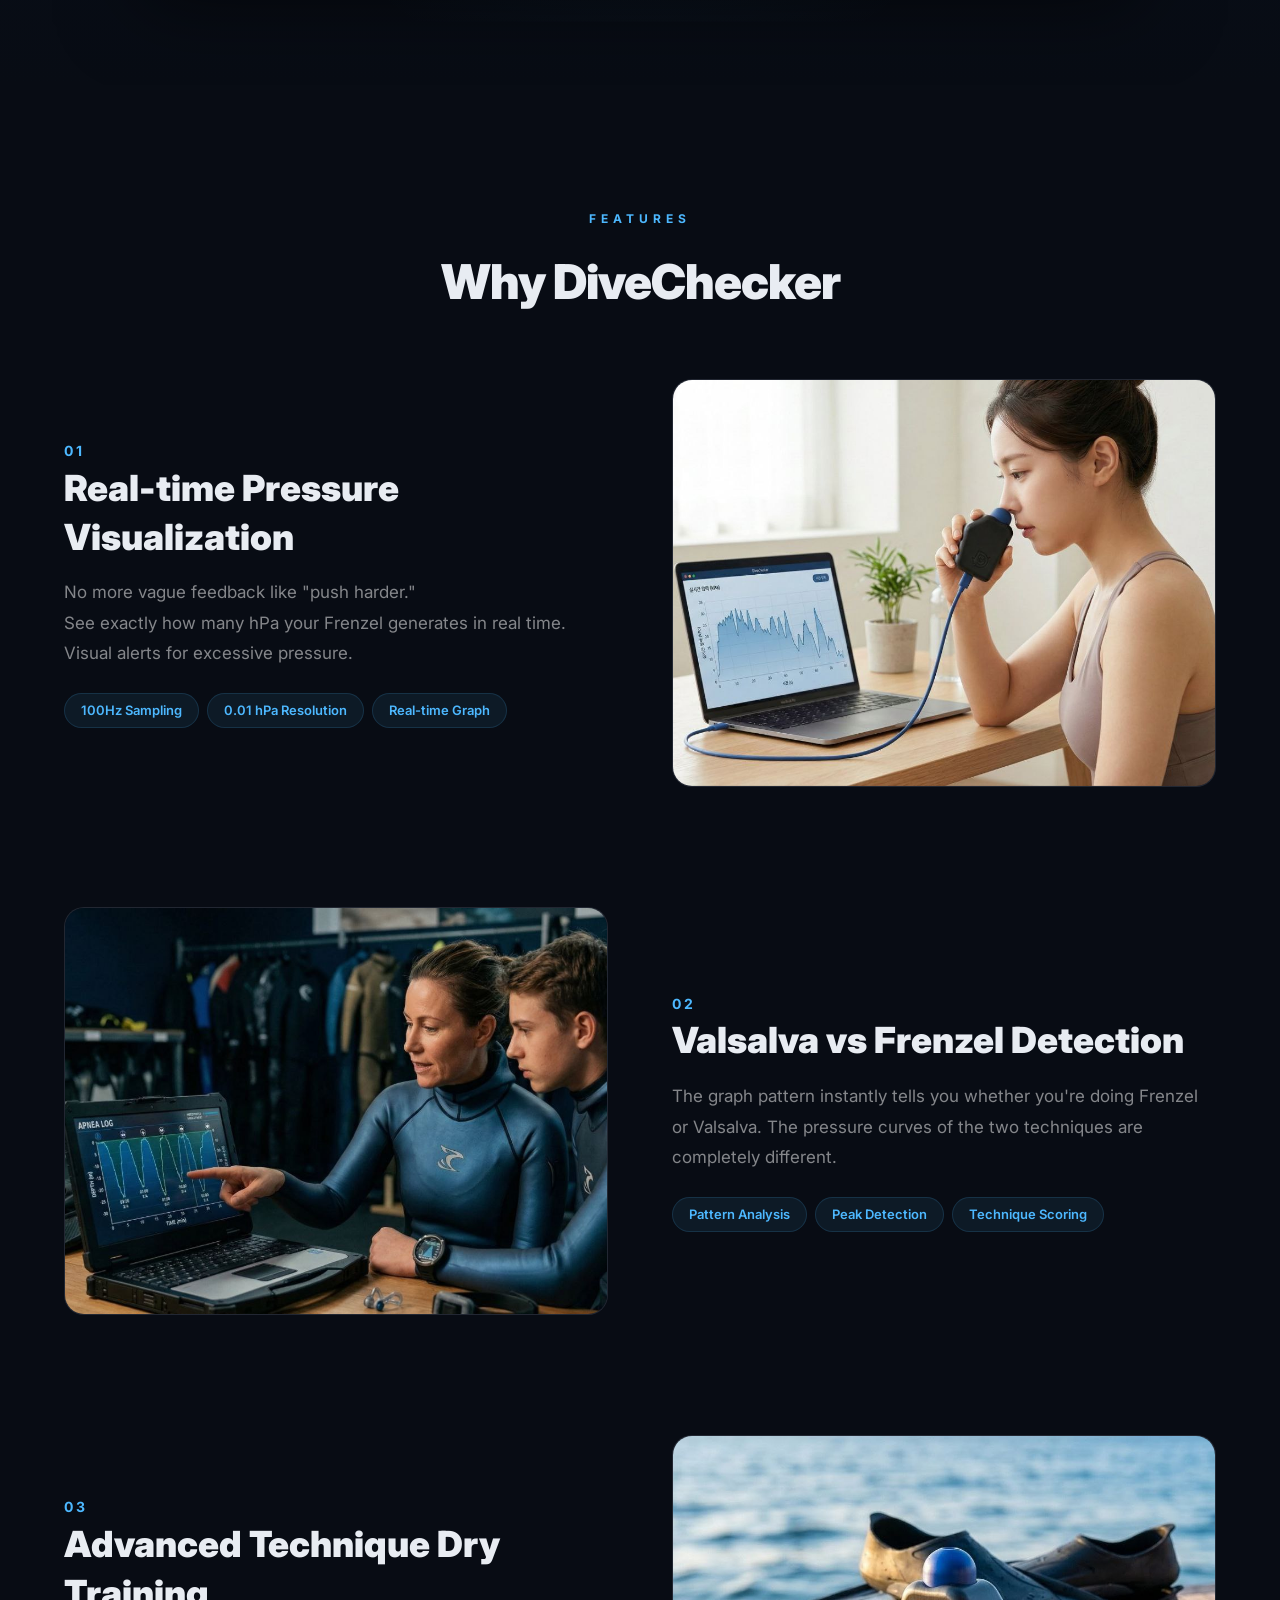
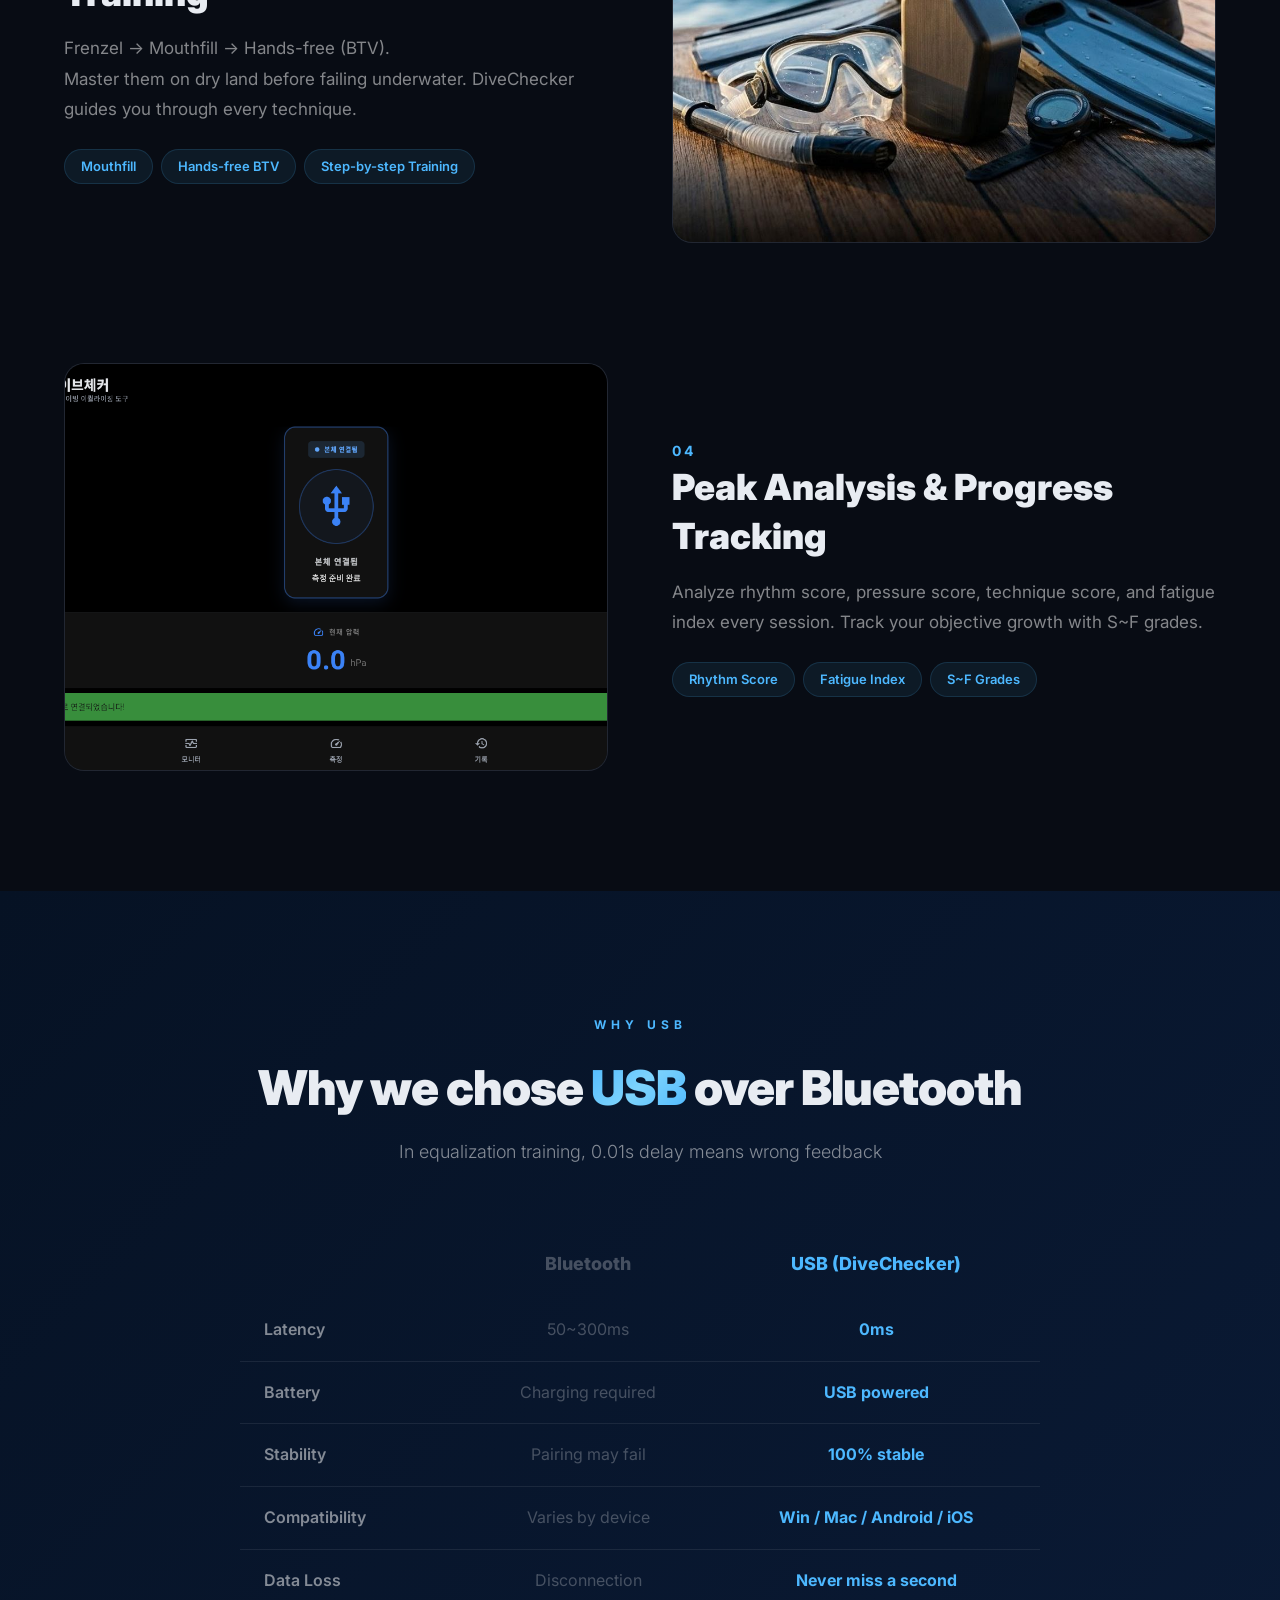
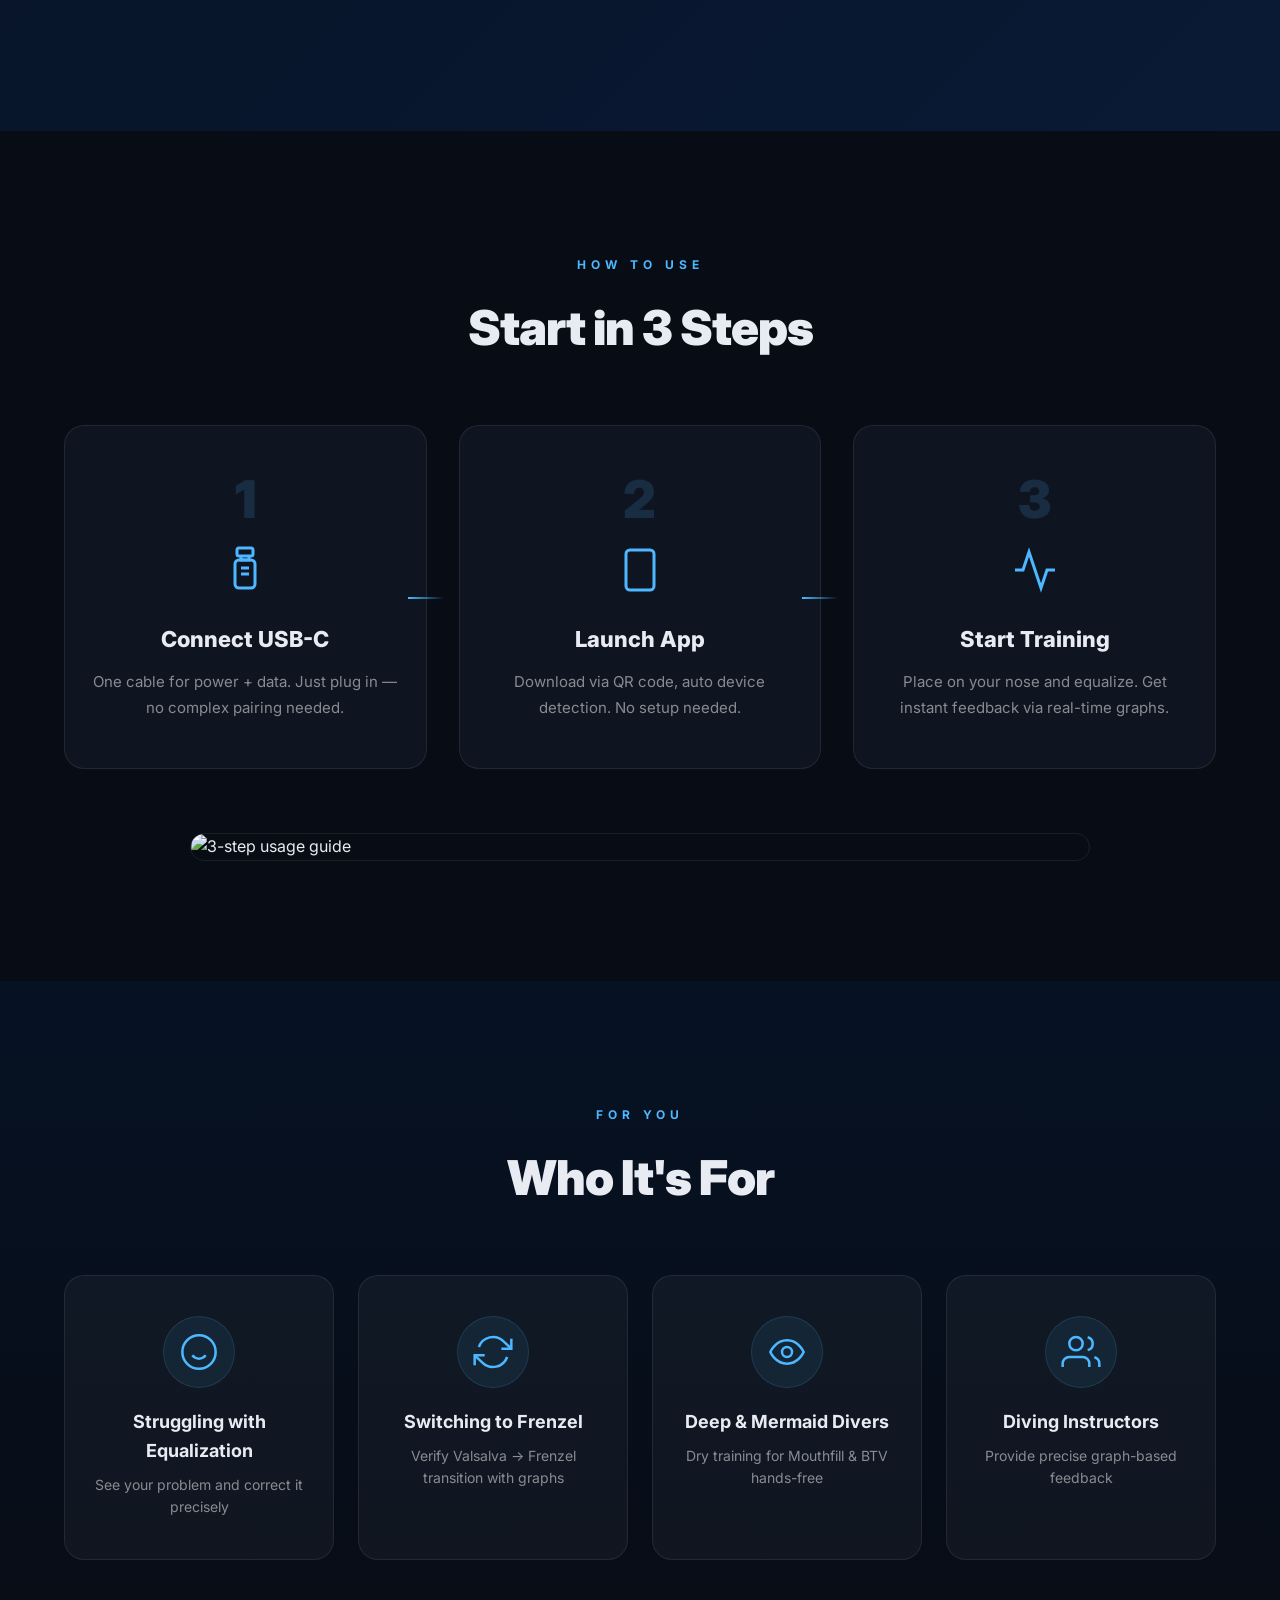
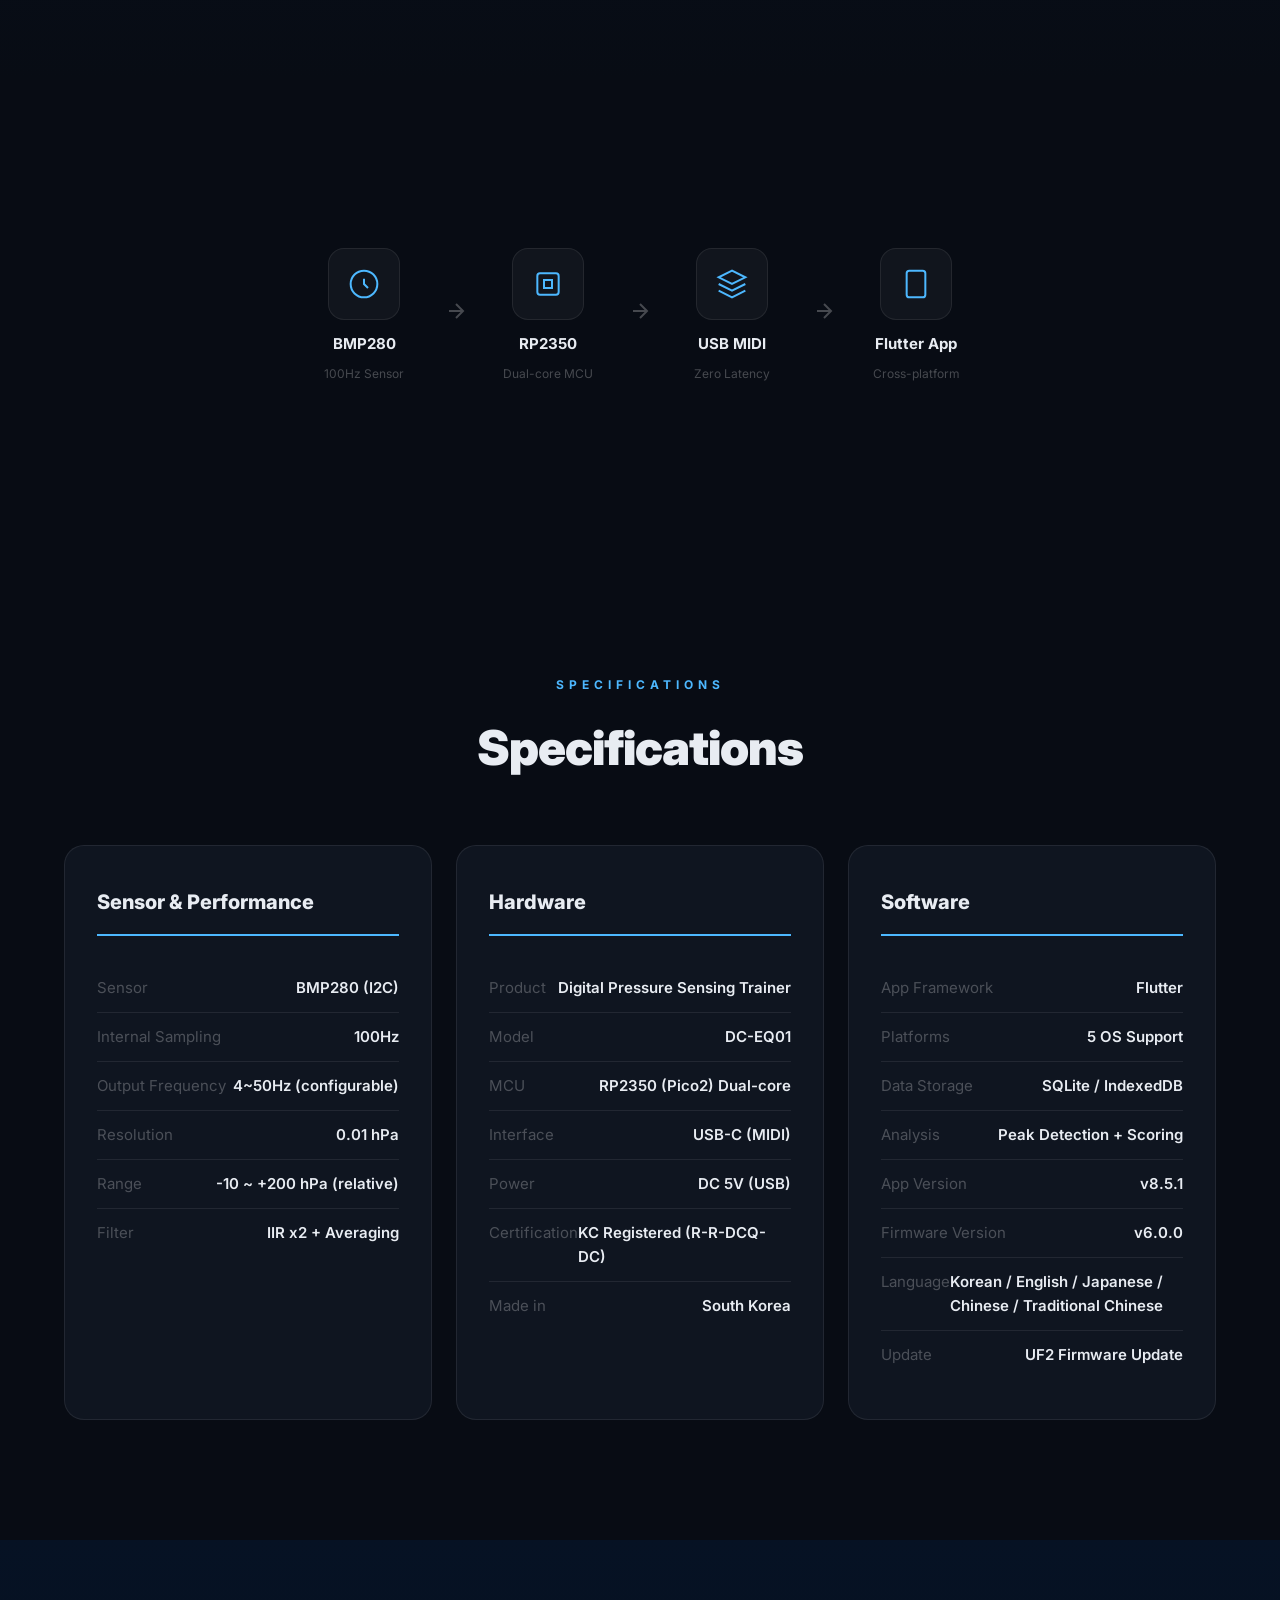
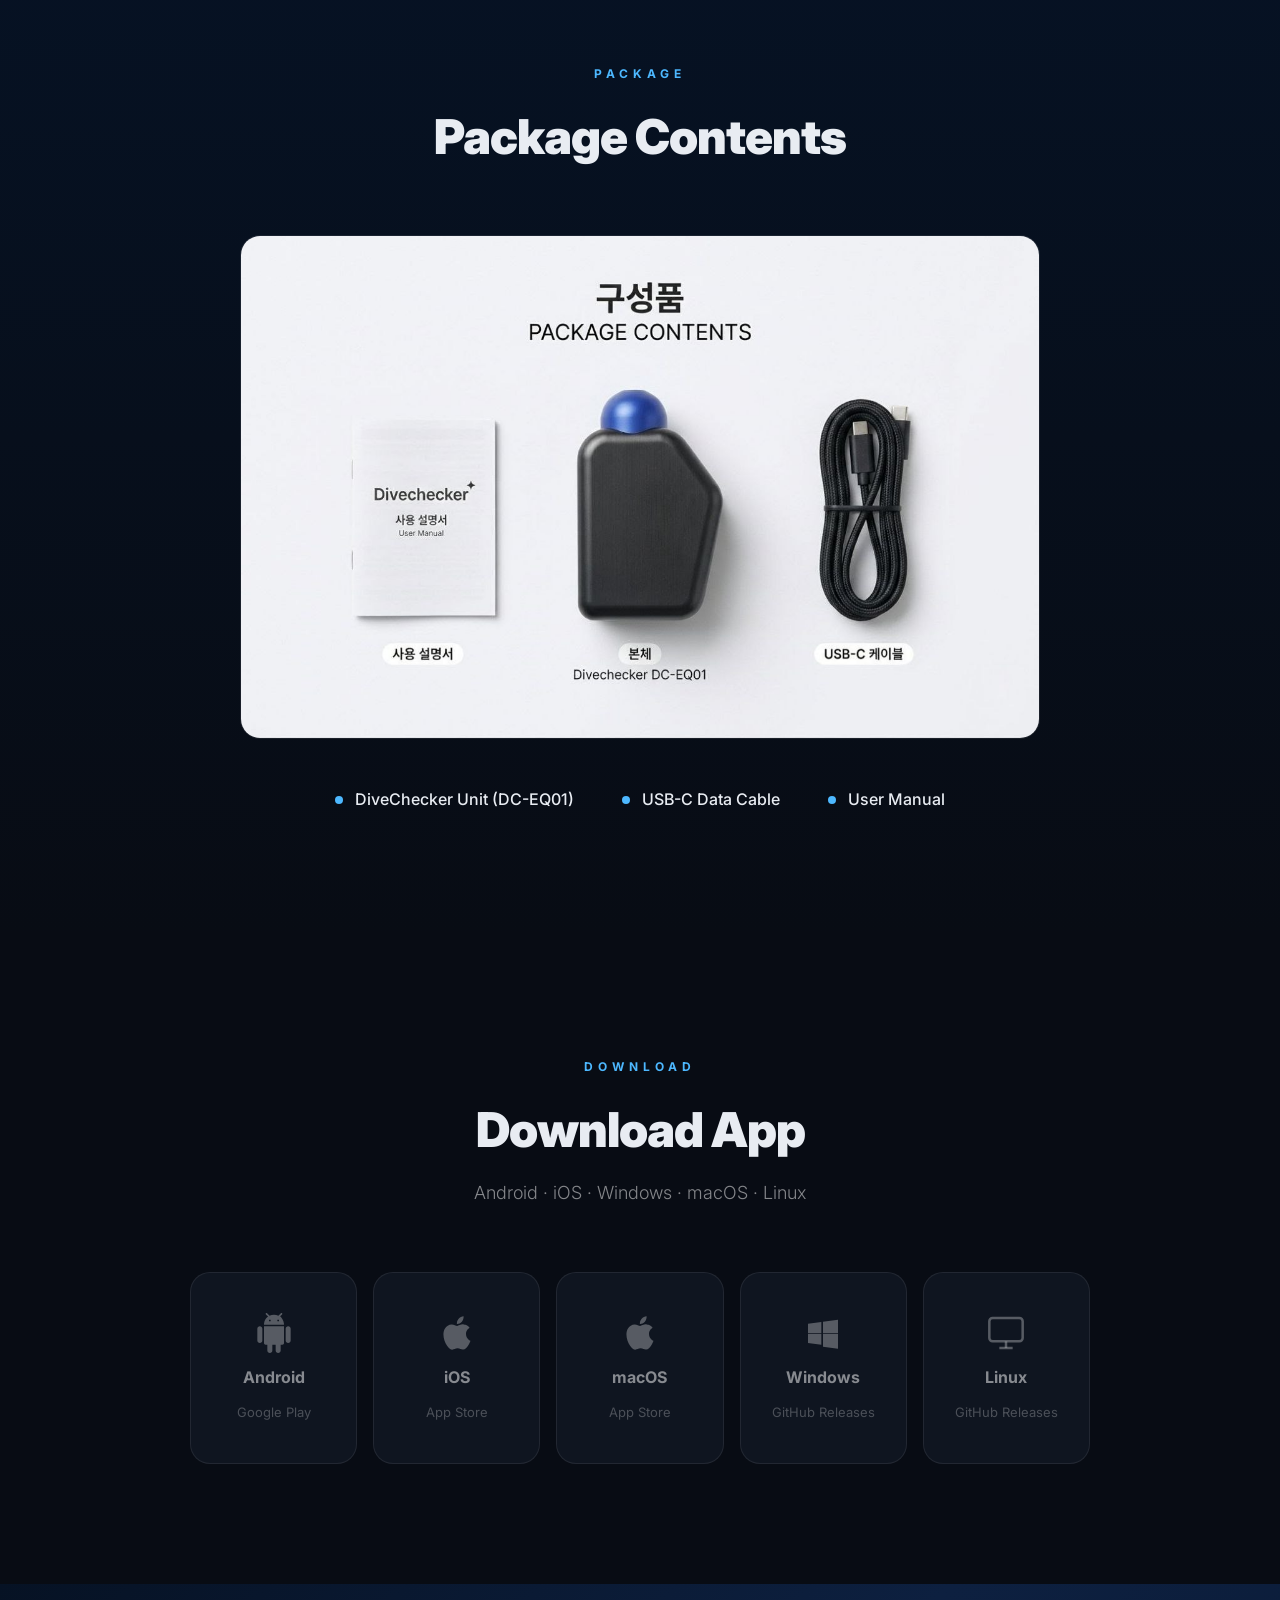
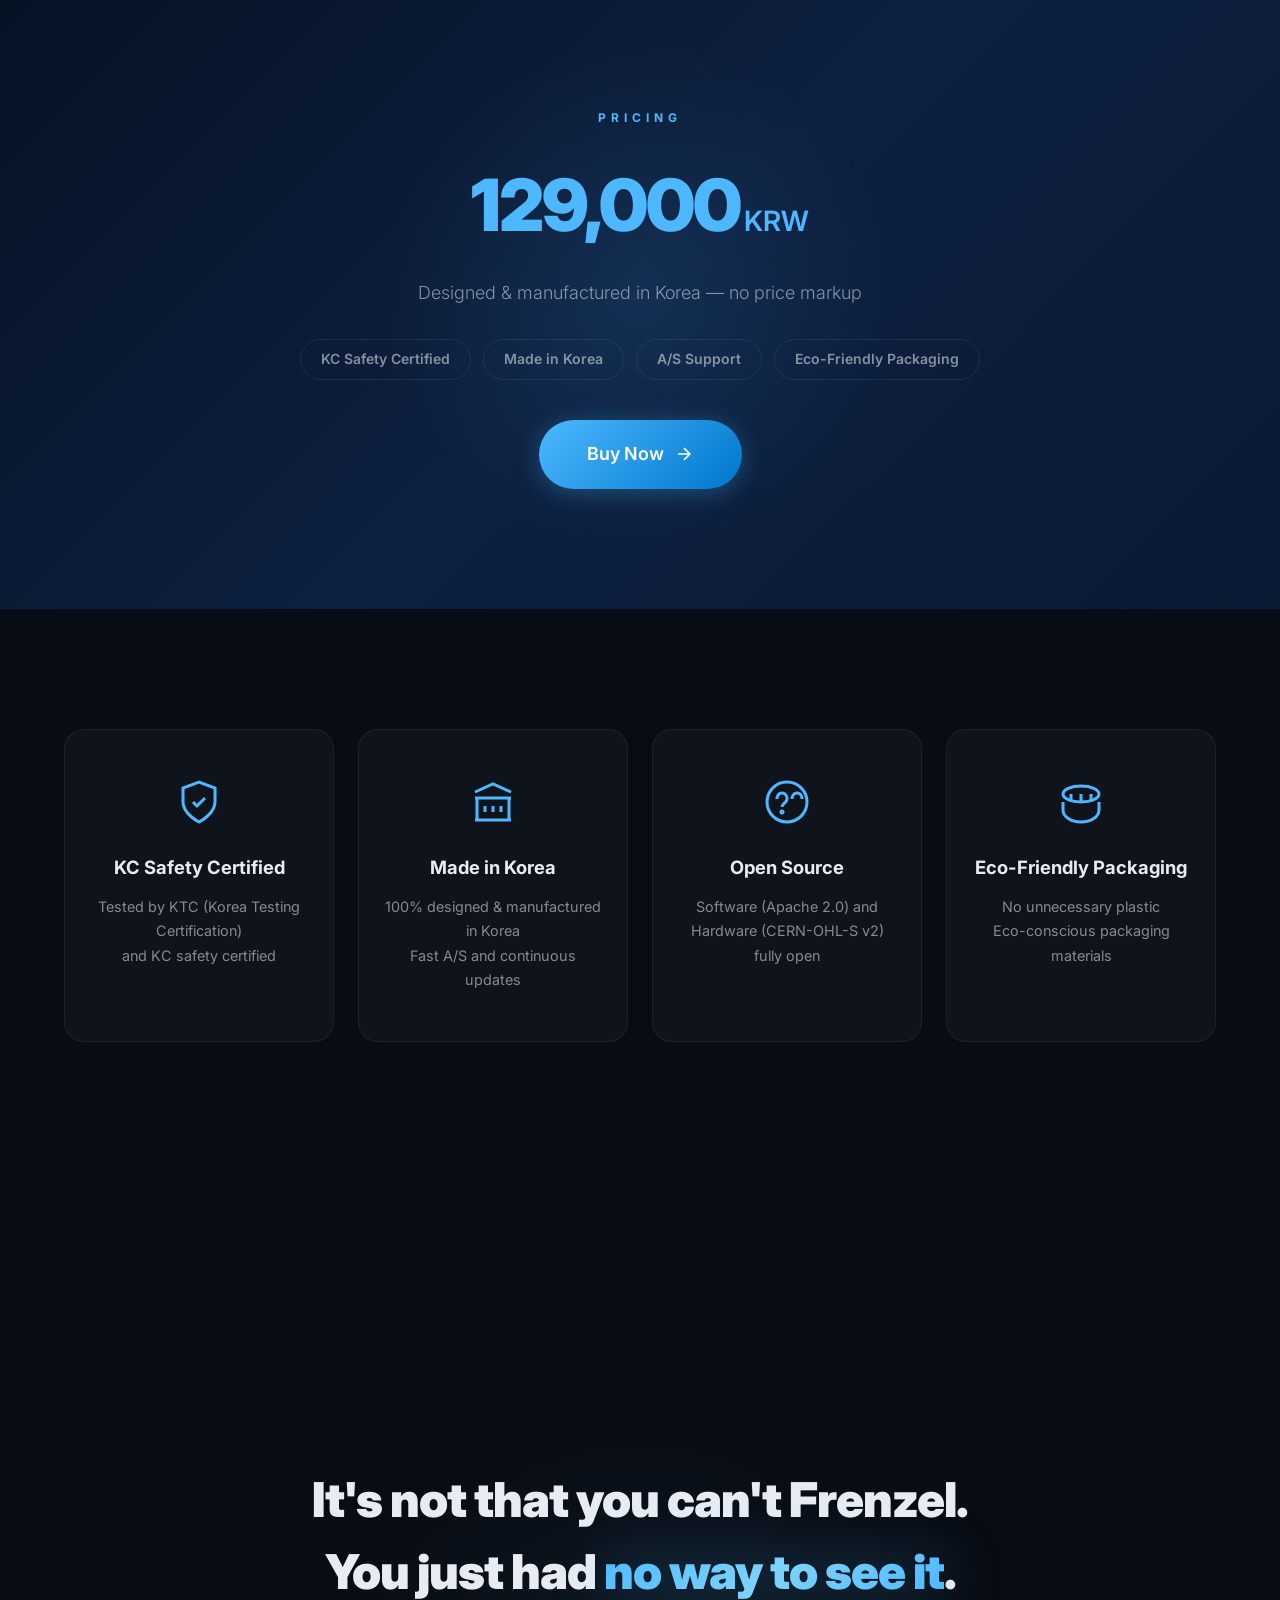
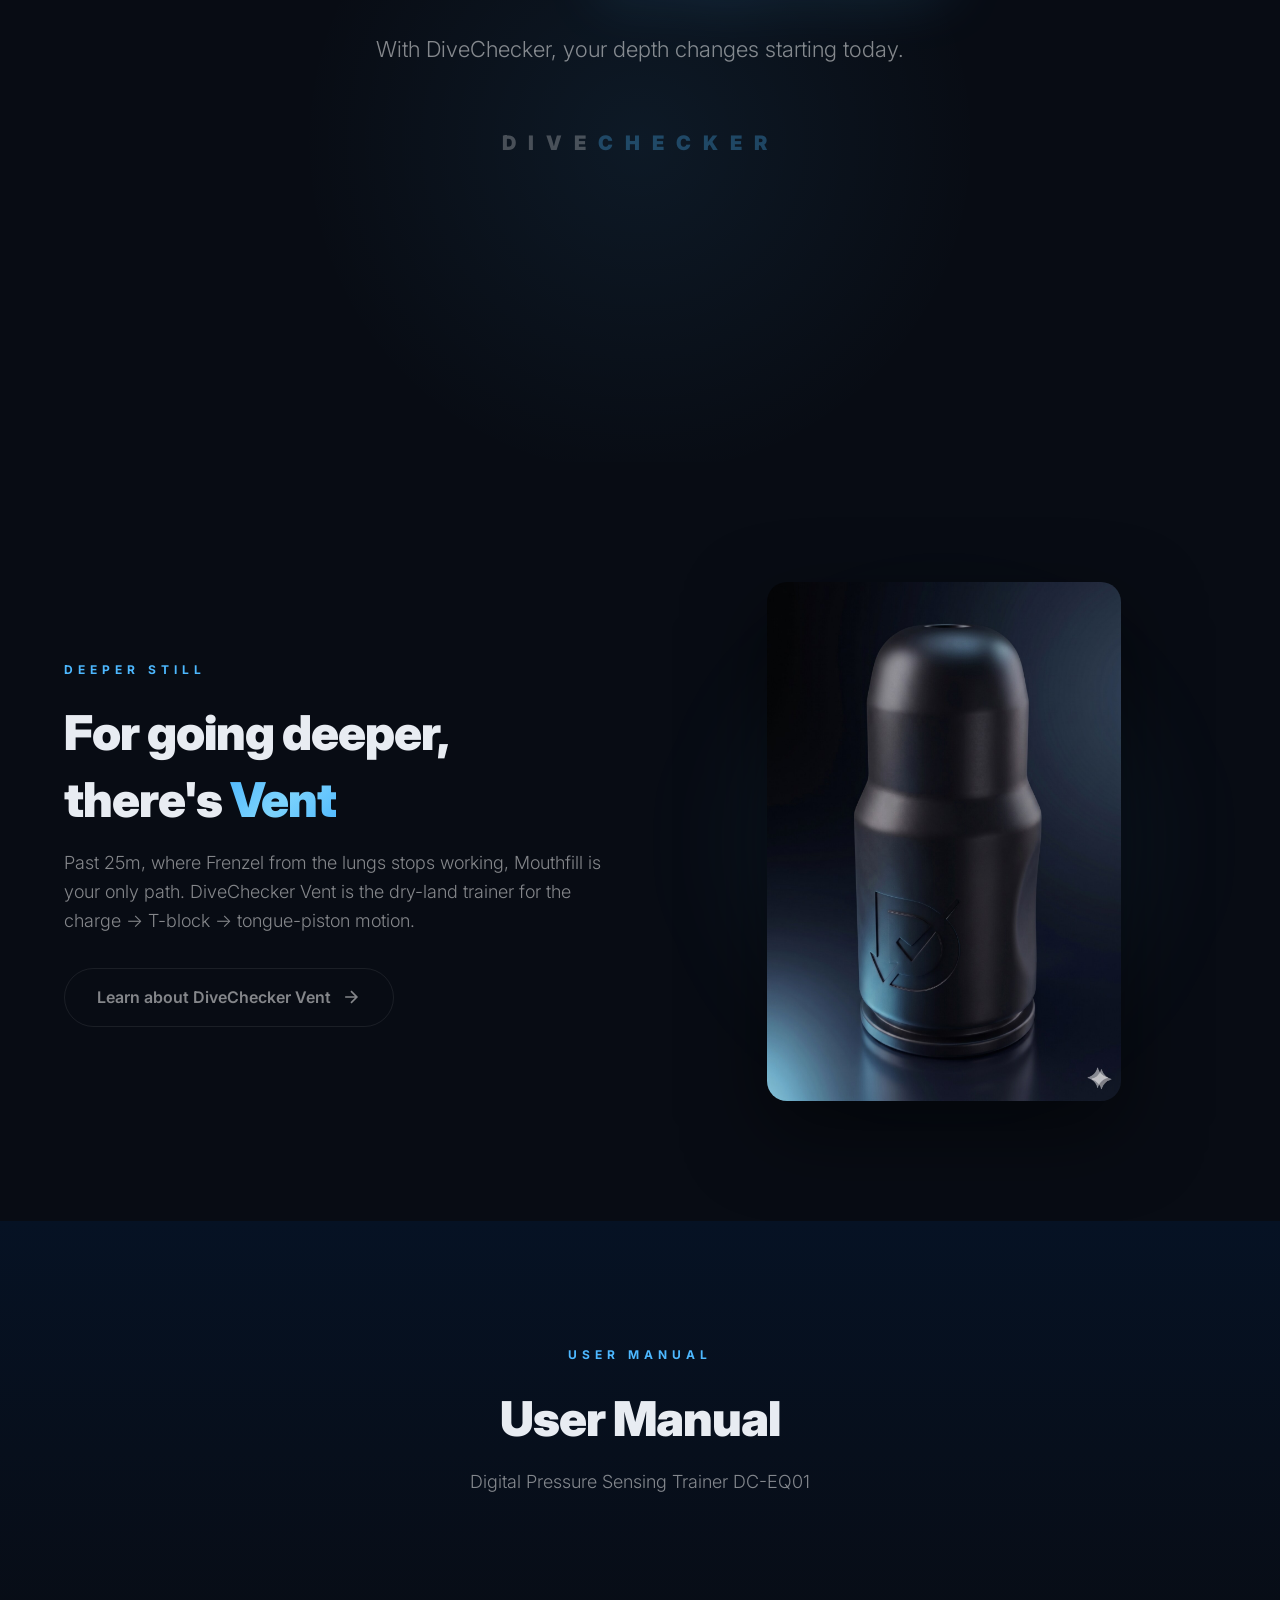
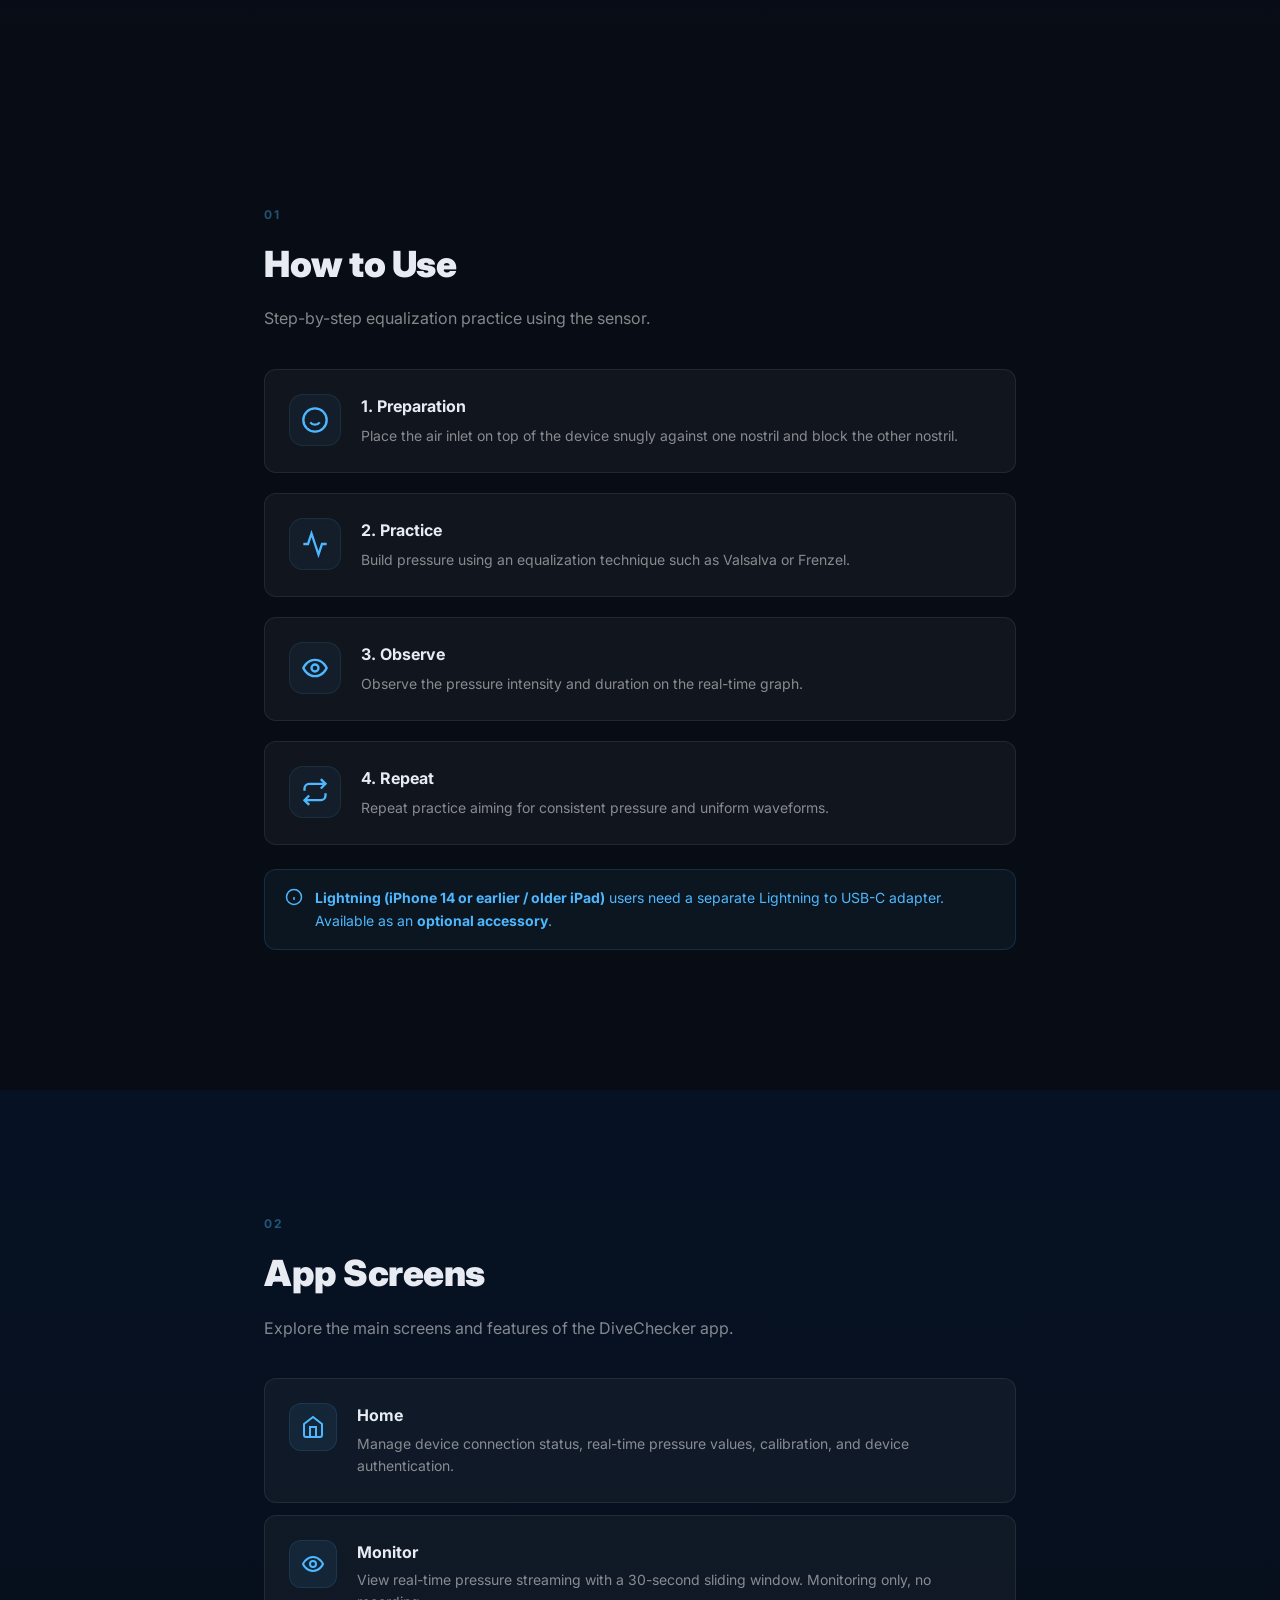
==== commit 8a3bb9c4: "feat(website): add Open Graph + Twitter Card meta + JSON-LD Product schema Until now, sharing any Di" ====
--- a/website/index.html
+++ b/website/index.html
@@ -5,12 +5,63 @@
 <meta name="viewport" content="width=device-width, initial-scale=1.0">
 <title data-i18n-title="page.title">DiveChecker — See Your Equalization</title>
 <meta name="description" content="DiveChecker — Real-time pressure visualization for freediving equalization training. 100Hz sensor, USB zero latency.">
+<meta property="og:type" content="website">
+<meta property="og:site_name" content="DiveChecker">
+<meta property="og:locale" content="en_US">
+<meta property="og:locale:alternate" content="ko_KR">
+<meta property="og:locale:alternate" content="ja_JP">
+<meta property="og:locale:alternate" content="zh_CN">
+<meta property="og:locale:alternate" content="zh_TW">
+<meta property="og:url" content="https://divechecker.createch.kr/">
+<meta property="og:title" content="DiveChecker — See Your Equalization">
+<meta property="og:description" content="Real-time pressure visualization for freediving equalization training. 100Hz sensor, USB zero latency, cross-platform.">
+<meta property="og:image" content="https://divechecker.createch.kr/assets/images/og-divechecker.jpg">
+<meta property="og:image:width" content="1200">
+<meta property="og:image:height" content="630">
+<meta property="og:image:alt" content="DiveChecker — See Your Equalization">
+<meta name="twitter:card" content="summary_large_image">
+<meta name="twitter:title" content="DiveChecker — See Your Equalization">
+<meta name="twitter:description" content="Real-time pressure visualization for freediving equalization training. 100Hz sensor, USB zero latency.">
+<meta name="twitter:image" content="https://divechecker.createch.kr/assets/images/og-divechecker.jpg">
 <link rel="preconnect" href="https://fonts.googleapis.com">
 <link rel="preconnect" href="https://fonts.gstatic.com" crossorigin>
 <link href="https://fonts.googleapis.com/css2?family=Inter:wght@300;400;500;600;700;800;900&family=Noto+Sans+KR:wght@300;400;500;600;700;800;900&display=swap" rel="stylesheet">
 <link rel="stylesheet" href="style.css">
 <link rel="stylesheet" href="pages.css">
 <link rel="stylesheet" href="manual.css">
+<script type="application/ld+json">
+{
+  "@context": "https://schema.org/",
+  "@type": "Product",
+  "name": "DiveChecker DC-EQ01",
+  "image": [
+    "https://divechecker.createch.kr/assets/images/og-divechecker.jpg",
+    "https://divechecker.createch.kr/assets/images/hero-product.jpg"
+  ],
+  "description": "Real-time pressure visualization device for freediving equalization training. 100Hz sensor, USB zero latency, cross-platform.",
+  "sku": "DC-EQ01",
+  "brand": {
+    "@type": "Brand",
+    "name": "DiveChecker"
+  },
+  "manufacturer": {
+    "@type": "Organization",
+    "name": "Createch",
+    "url": "https://createch.kr"
+  },
+  "offers": {
+    "@type": "Offer",
+    "url": "https://smartstore.naver.com/createch/products/13224634919",
+    "priceCurrency": "KRW",
+    "price": "129000",
+    "availability": "https://schema.org/InStock",
+    "seller": {
+      "@type": "Organization",
+      "name": "Createch"
+    }
+  }
+}
+</script>
 </head>
 <body>
 
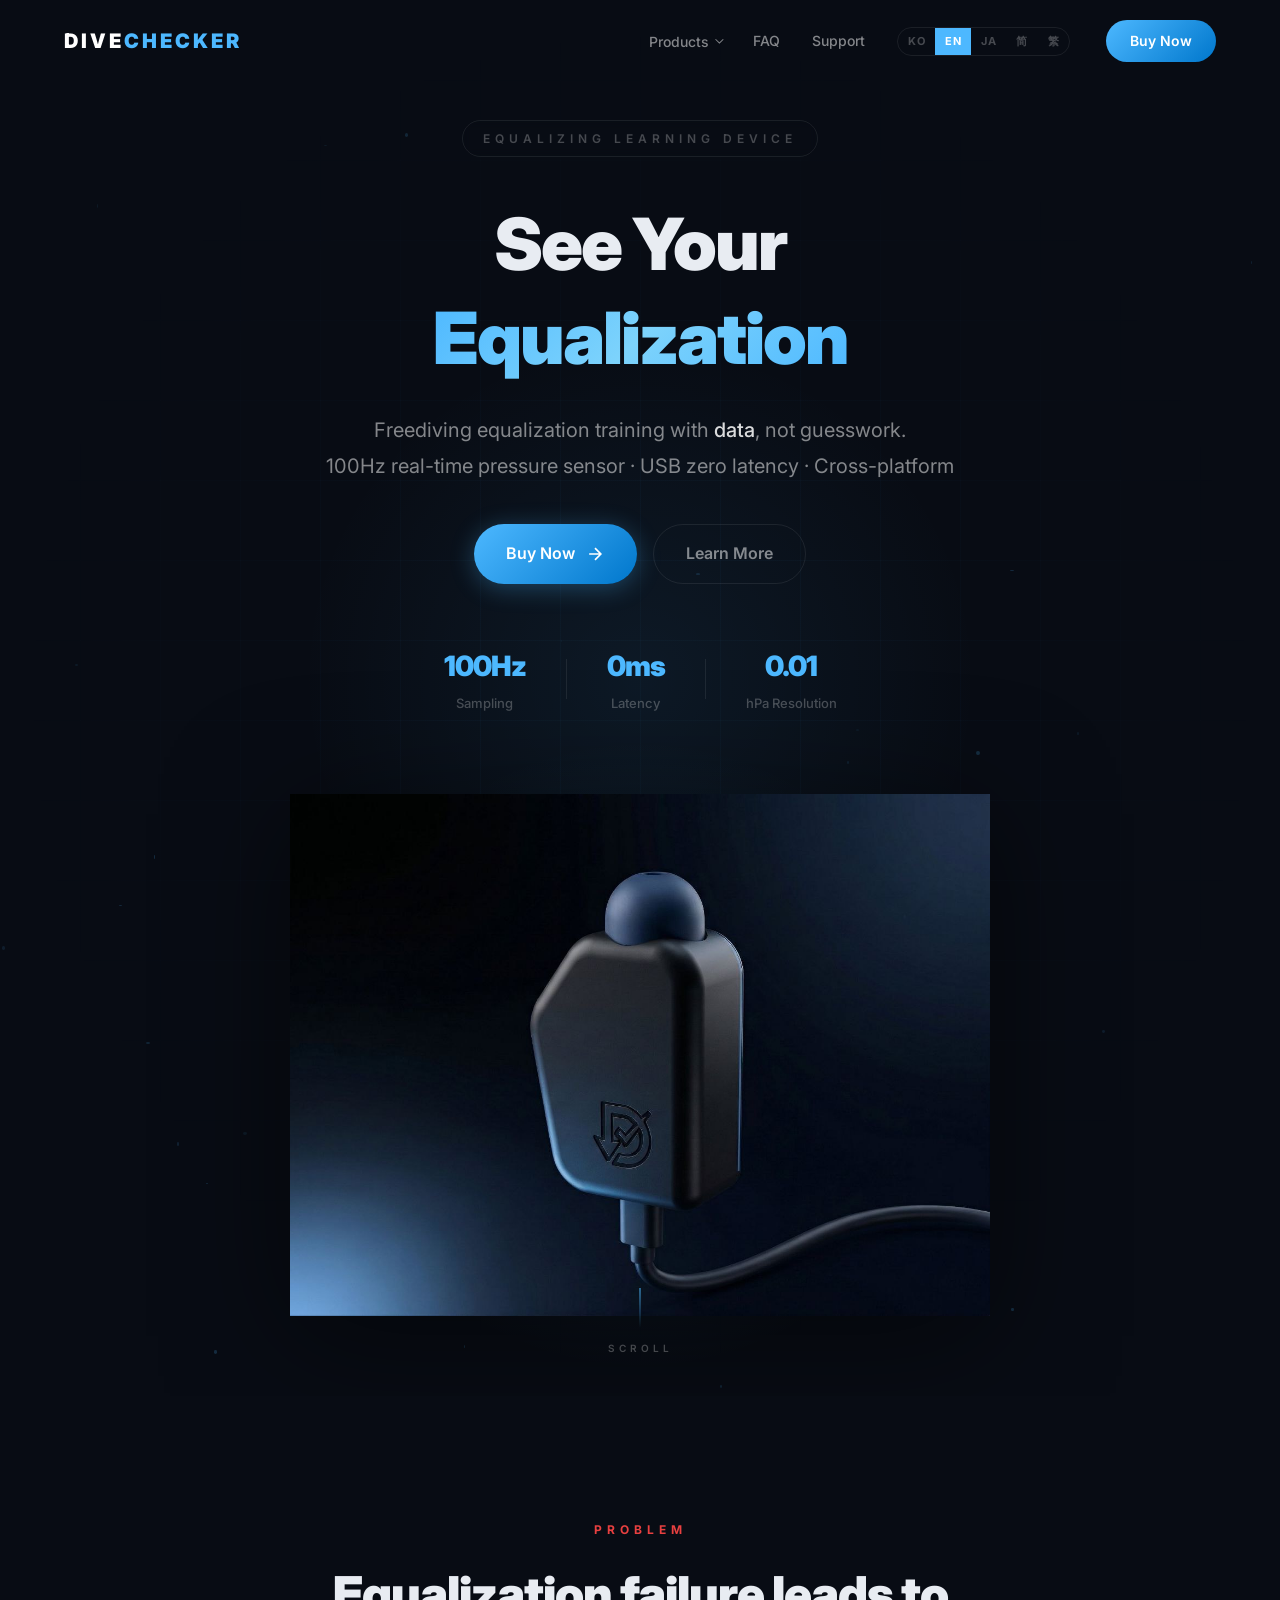
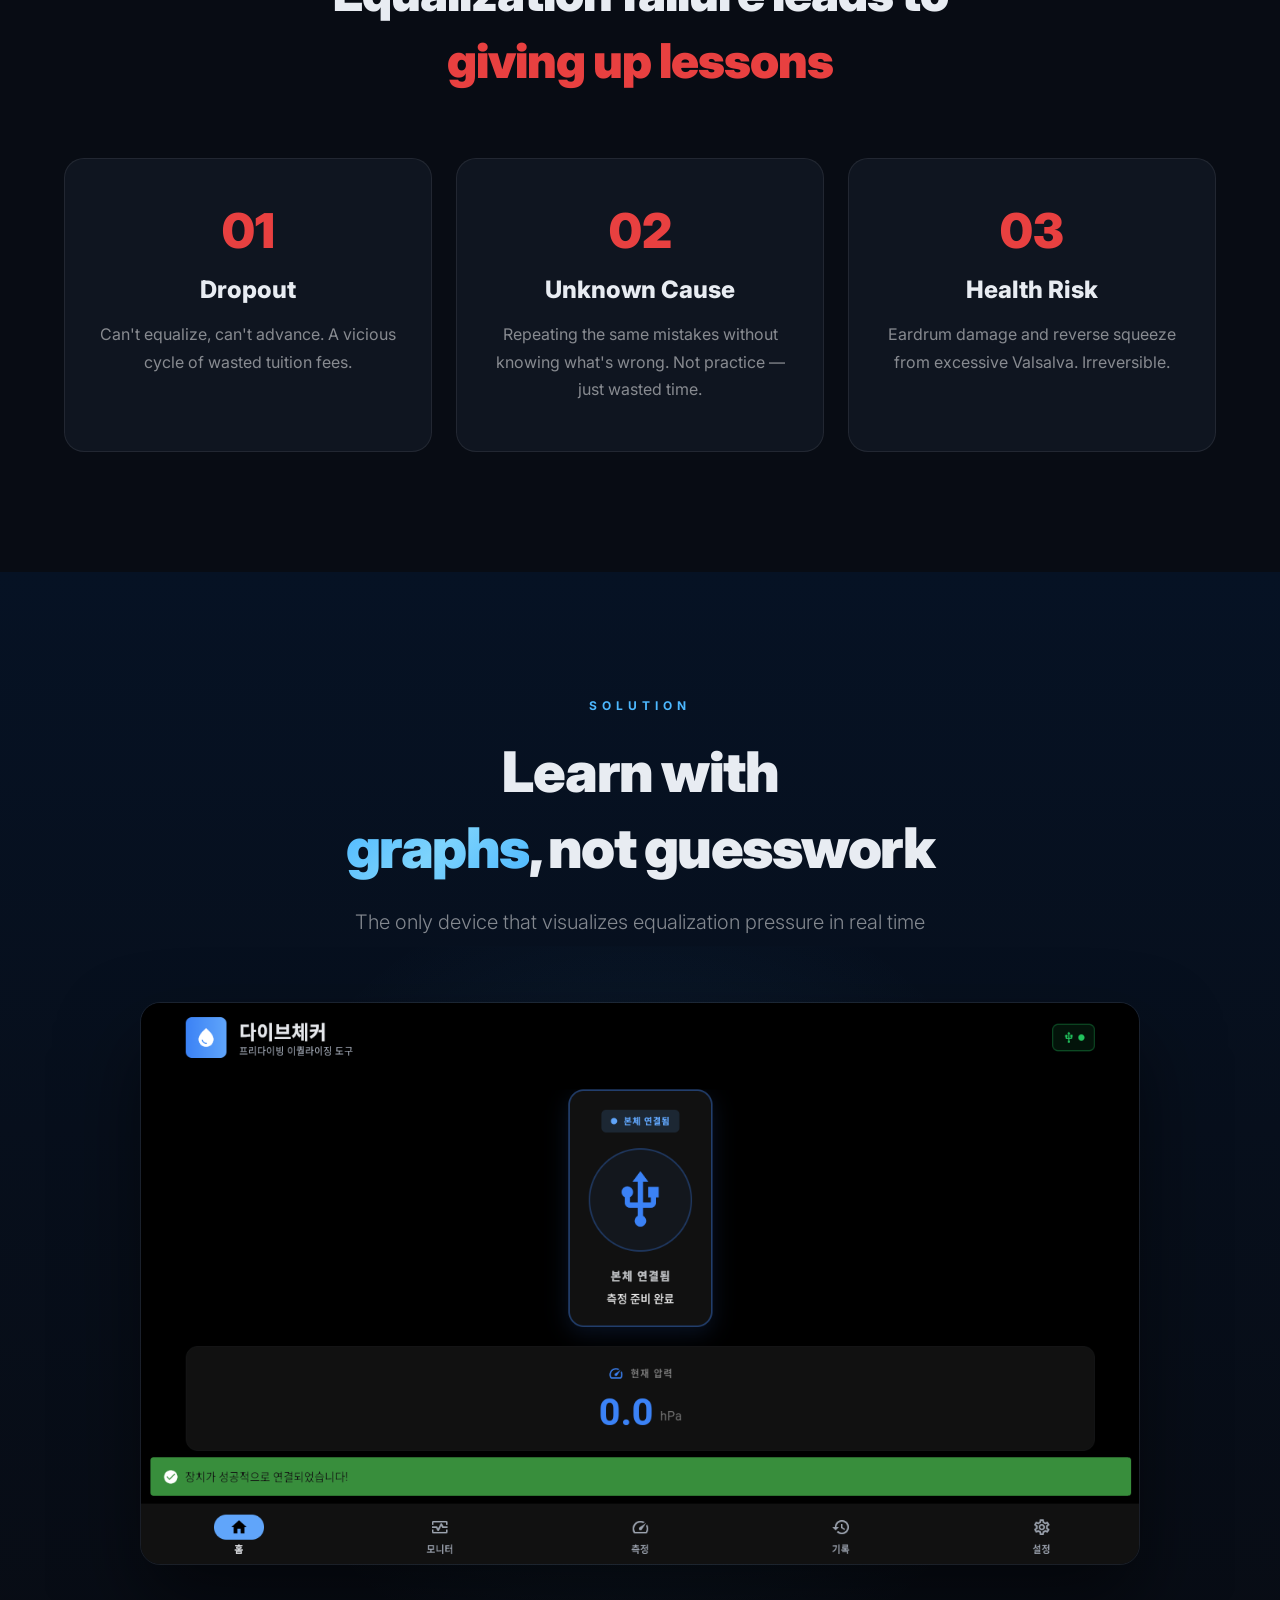
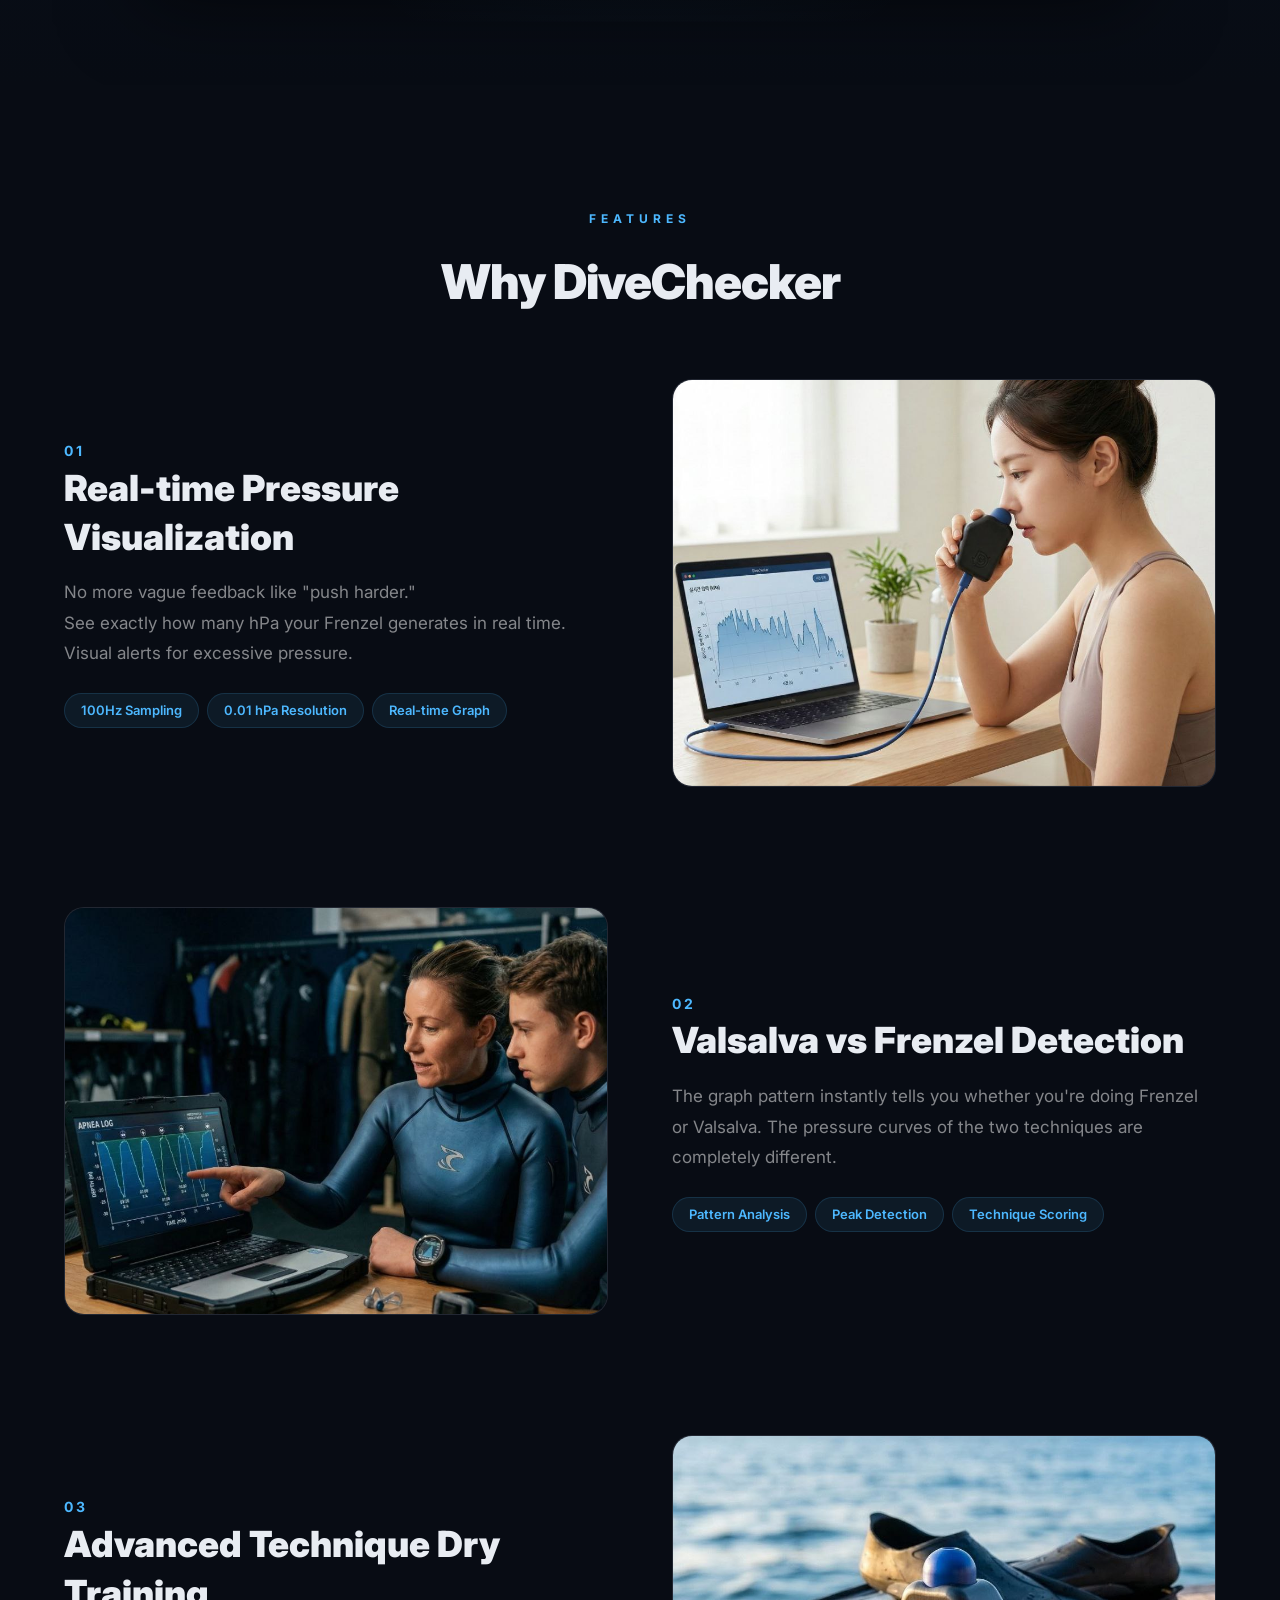
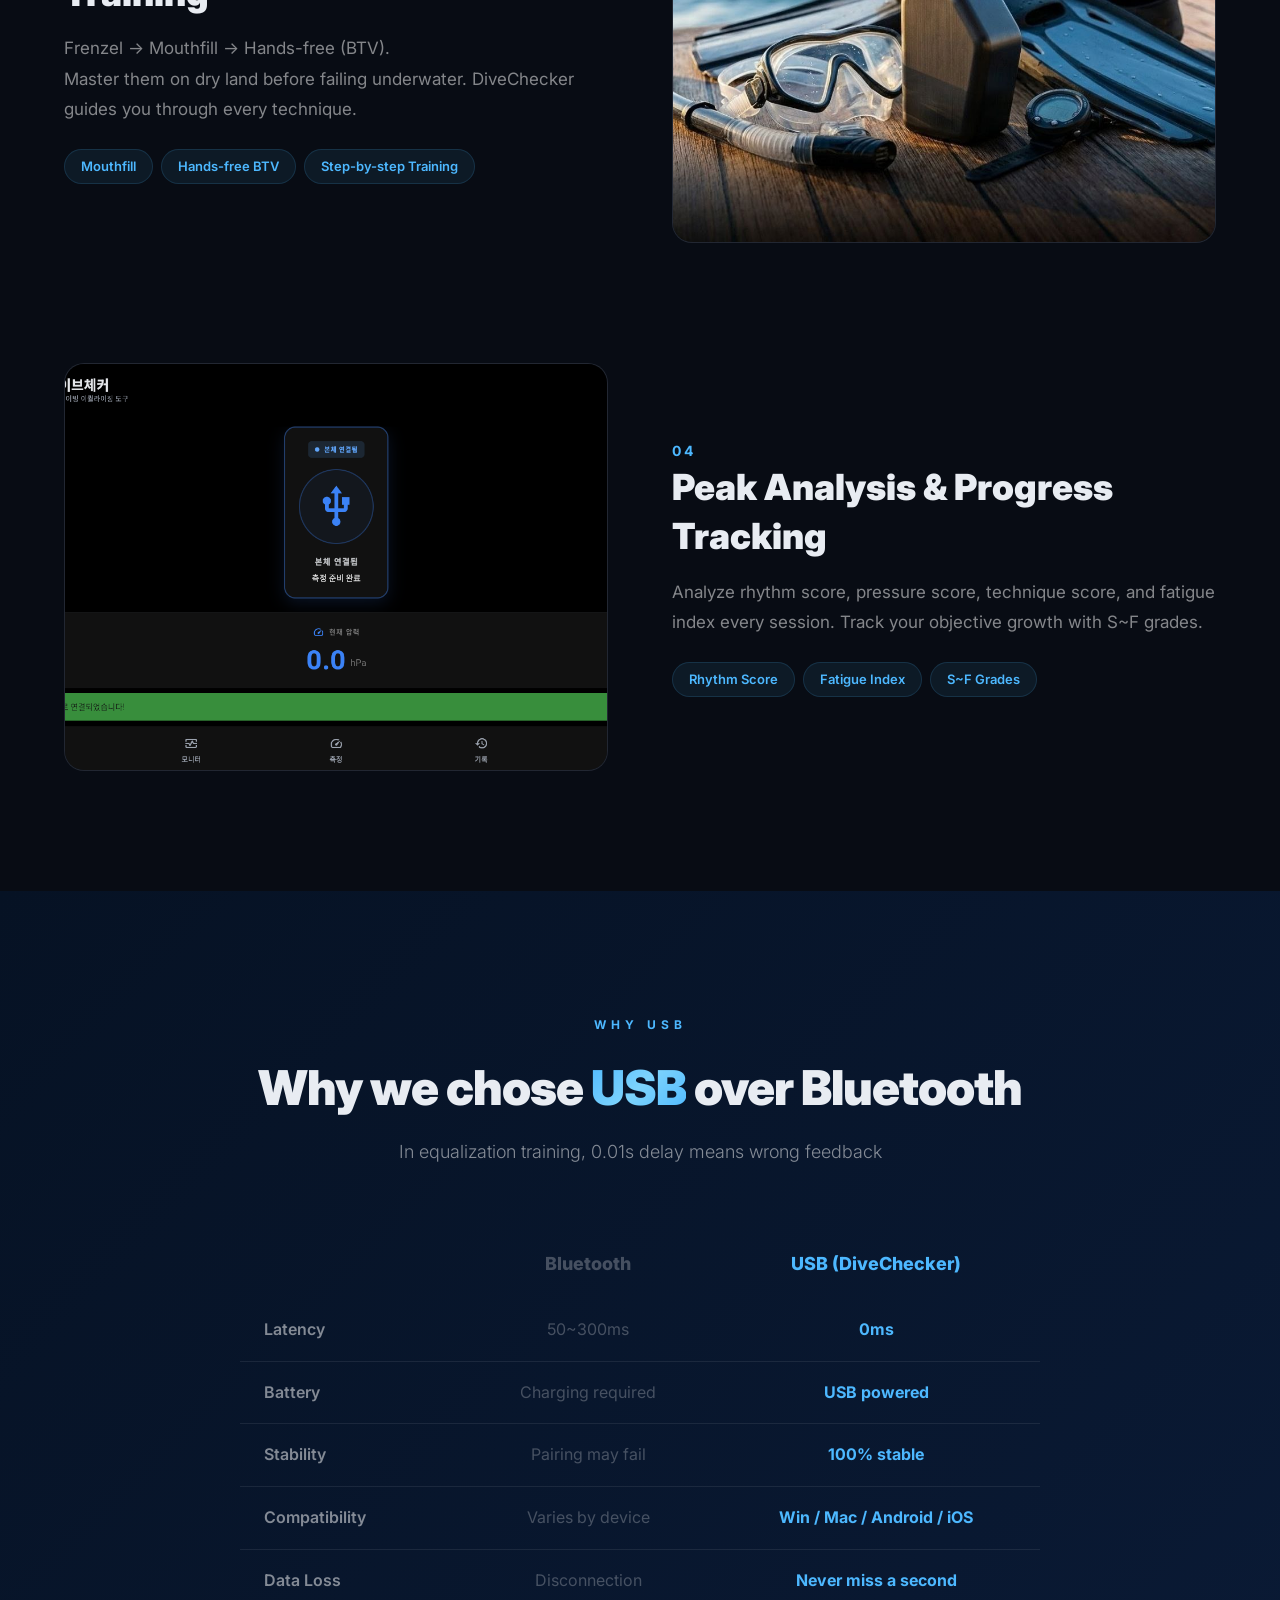
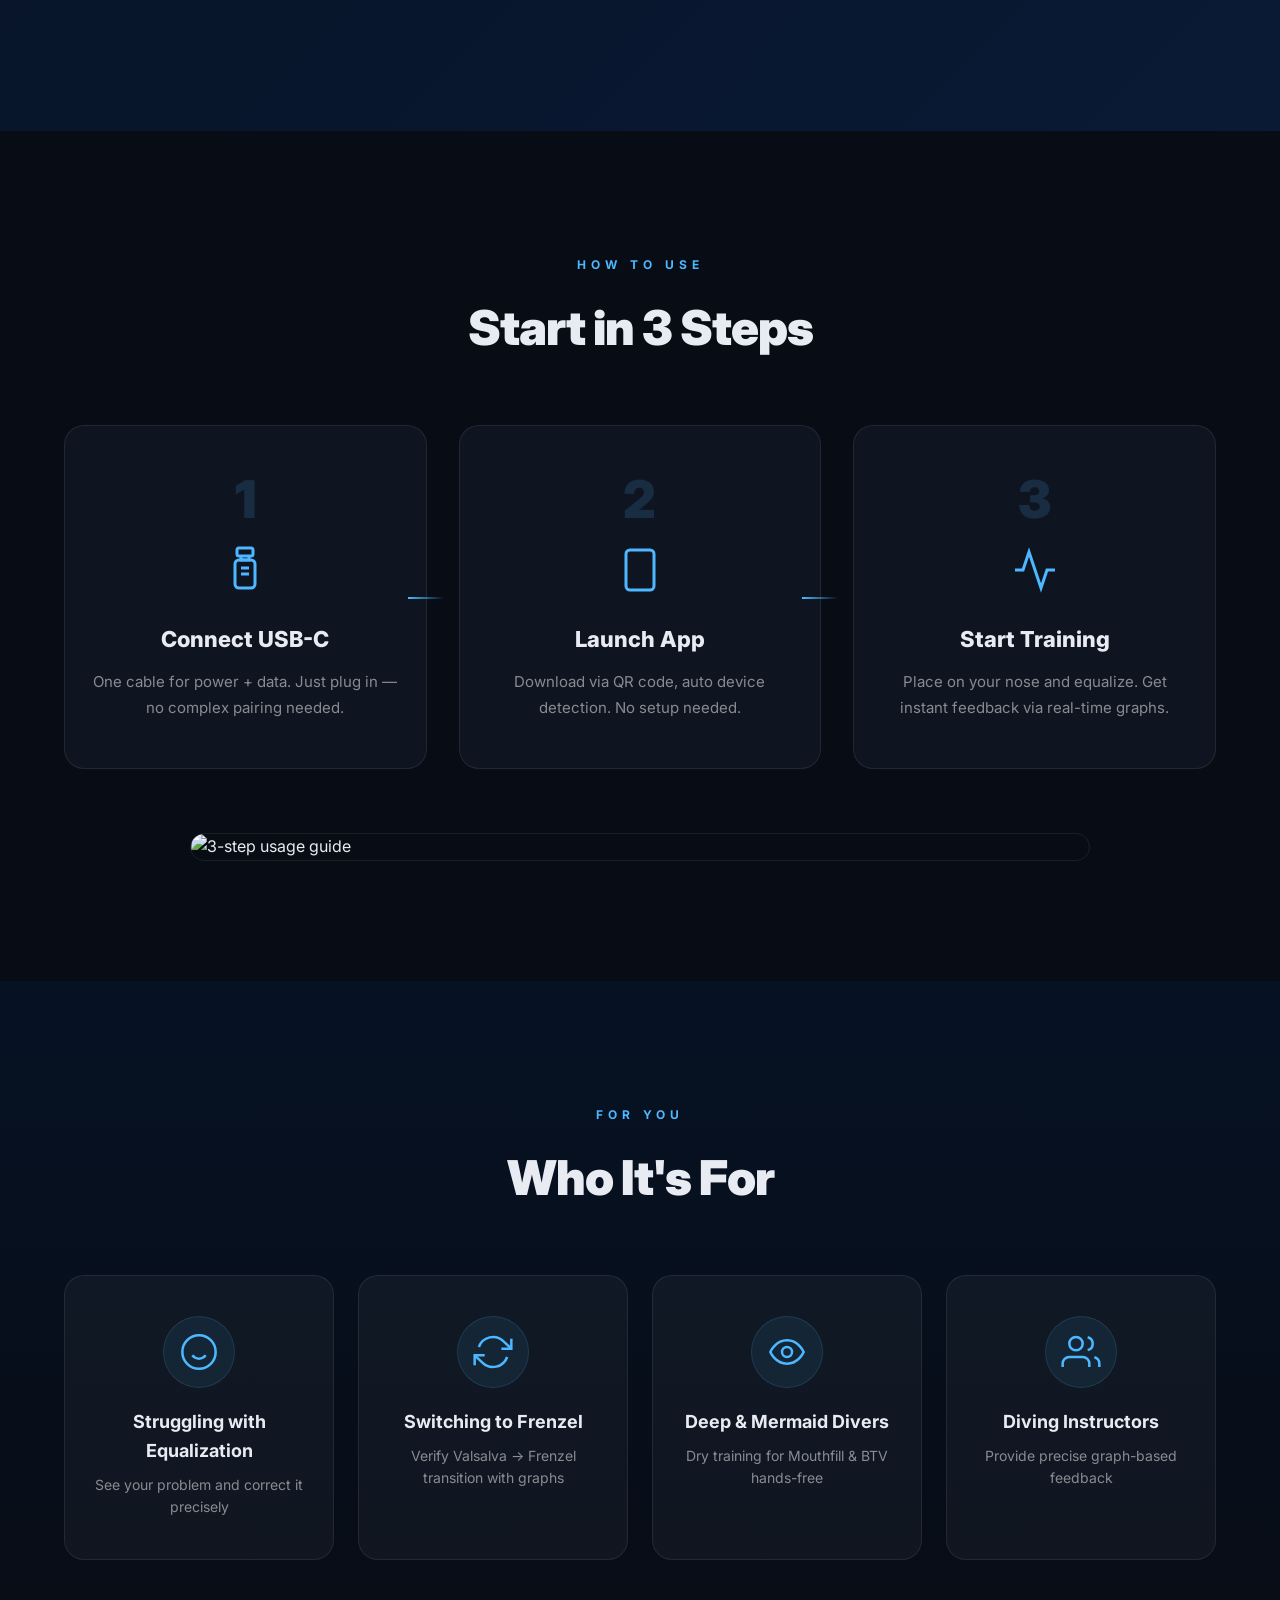
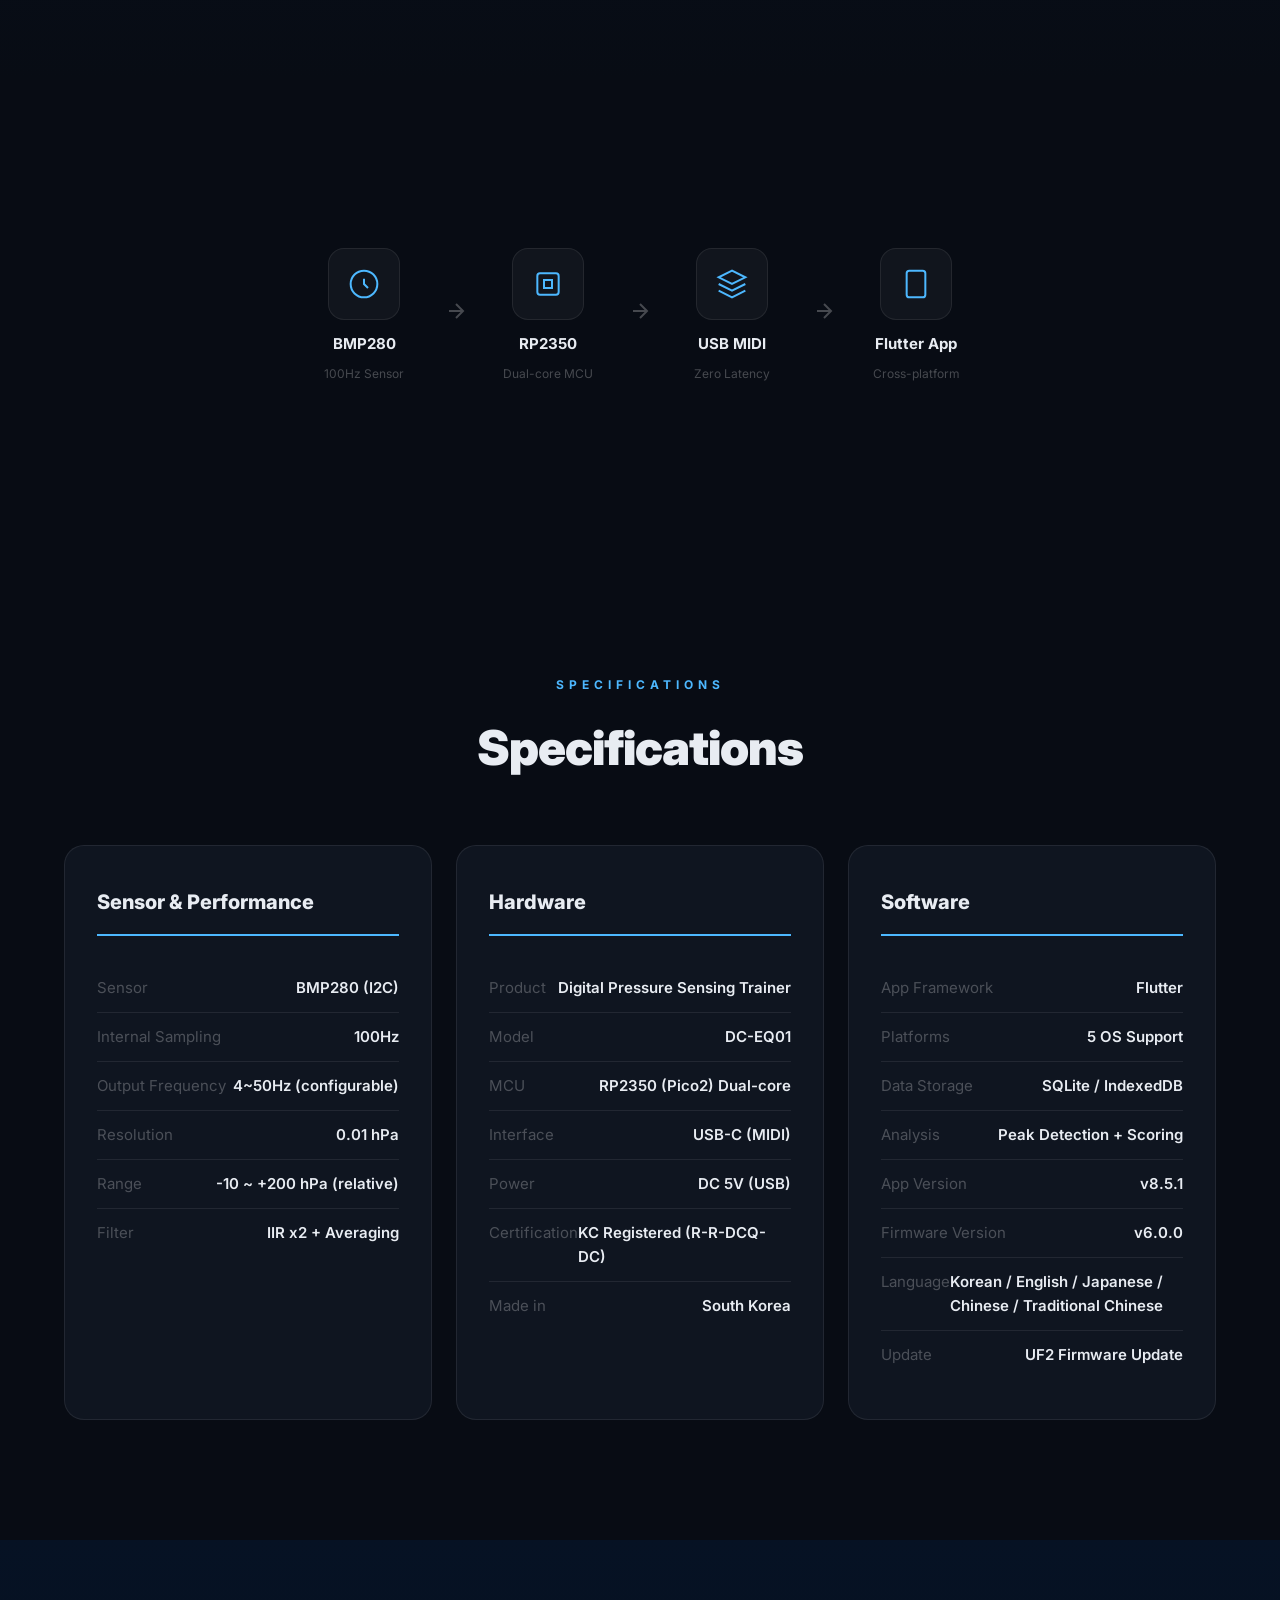
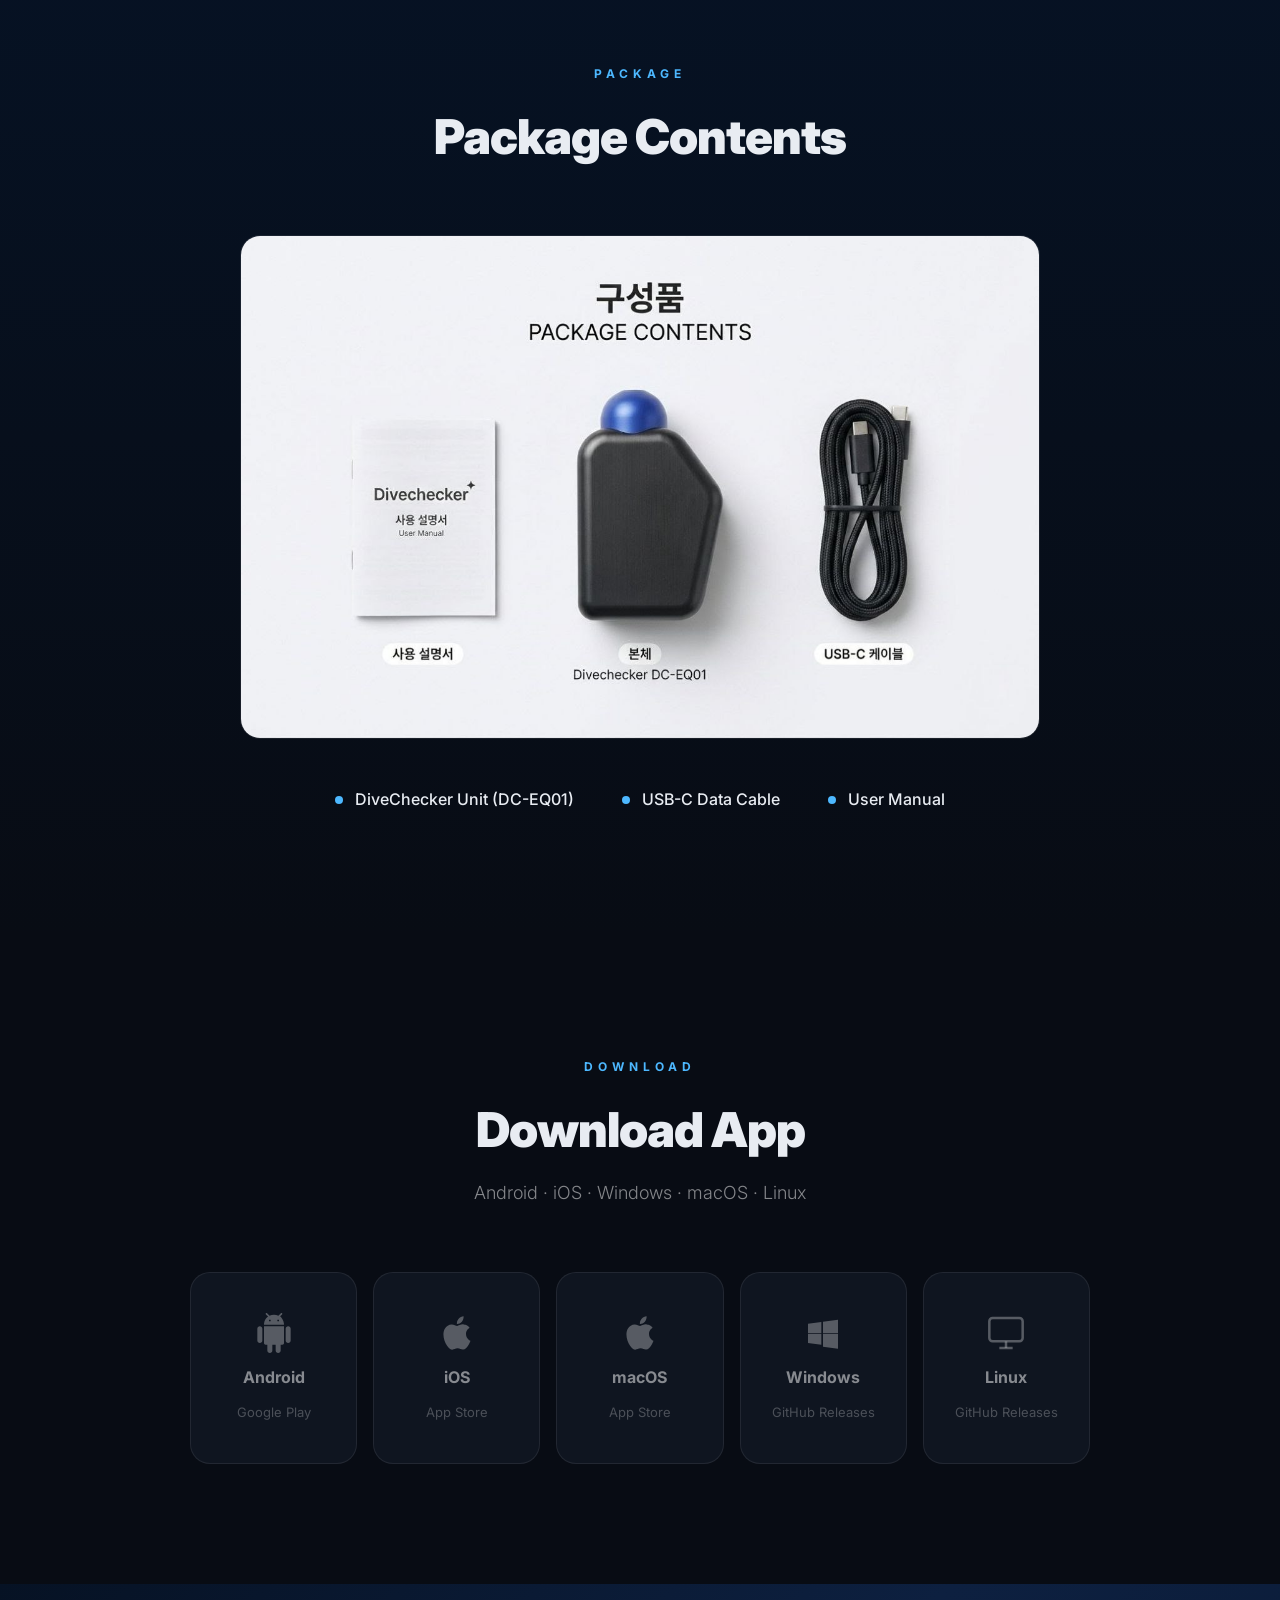
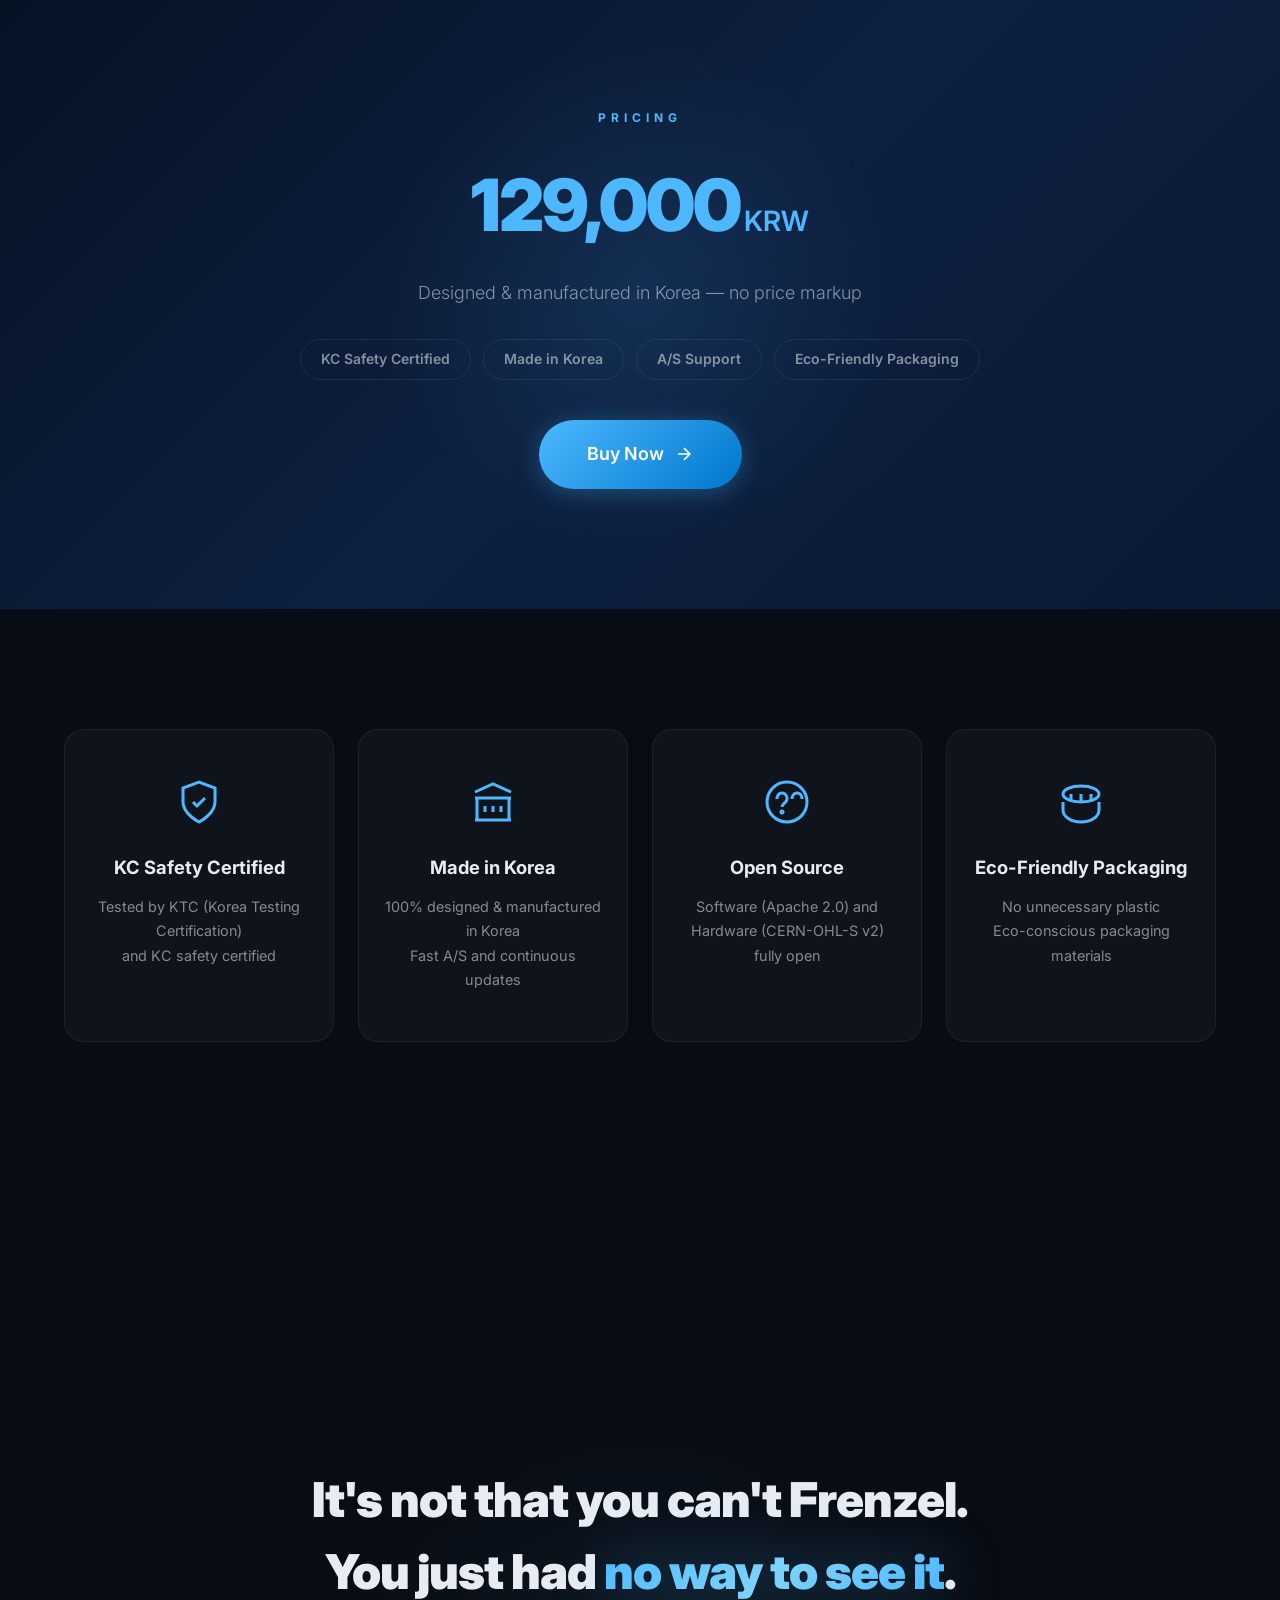
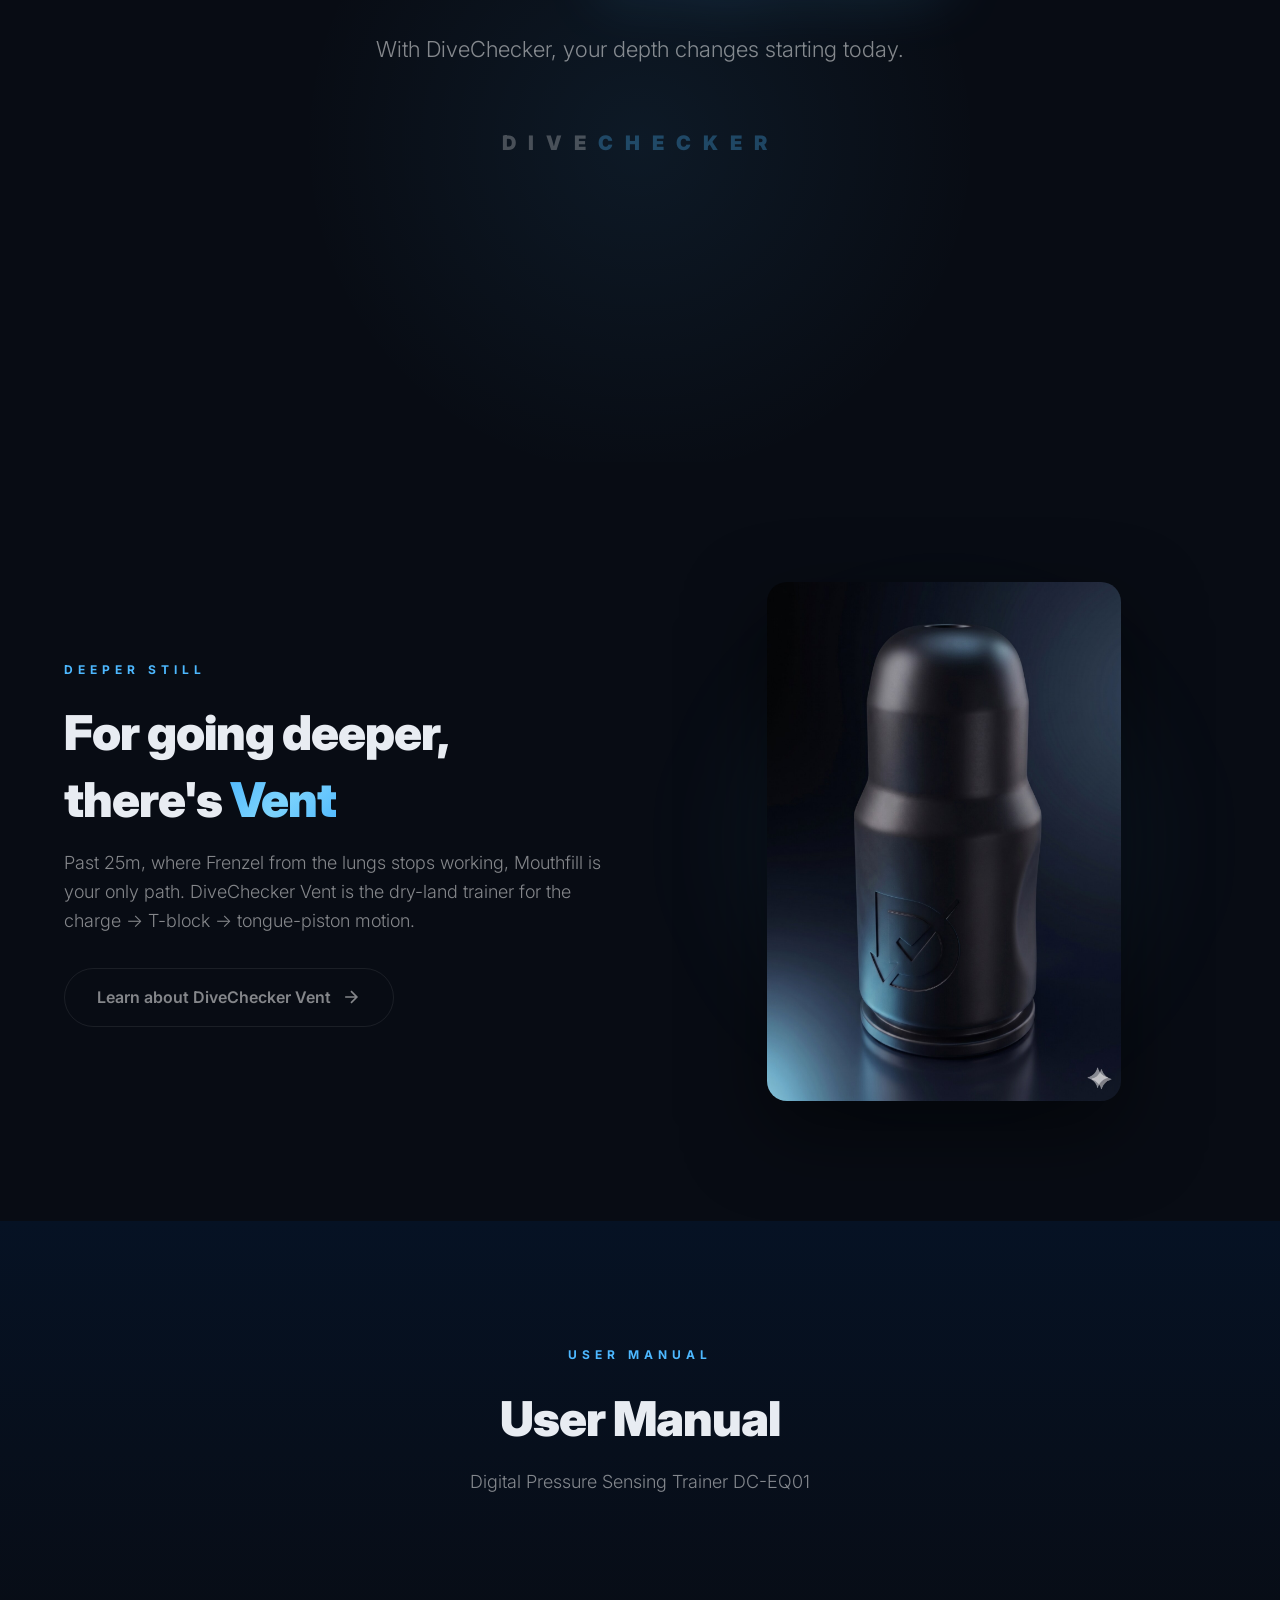
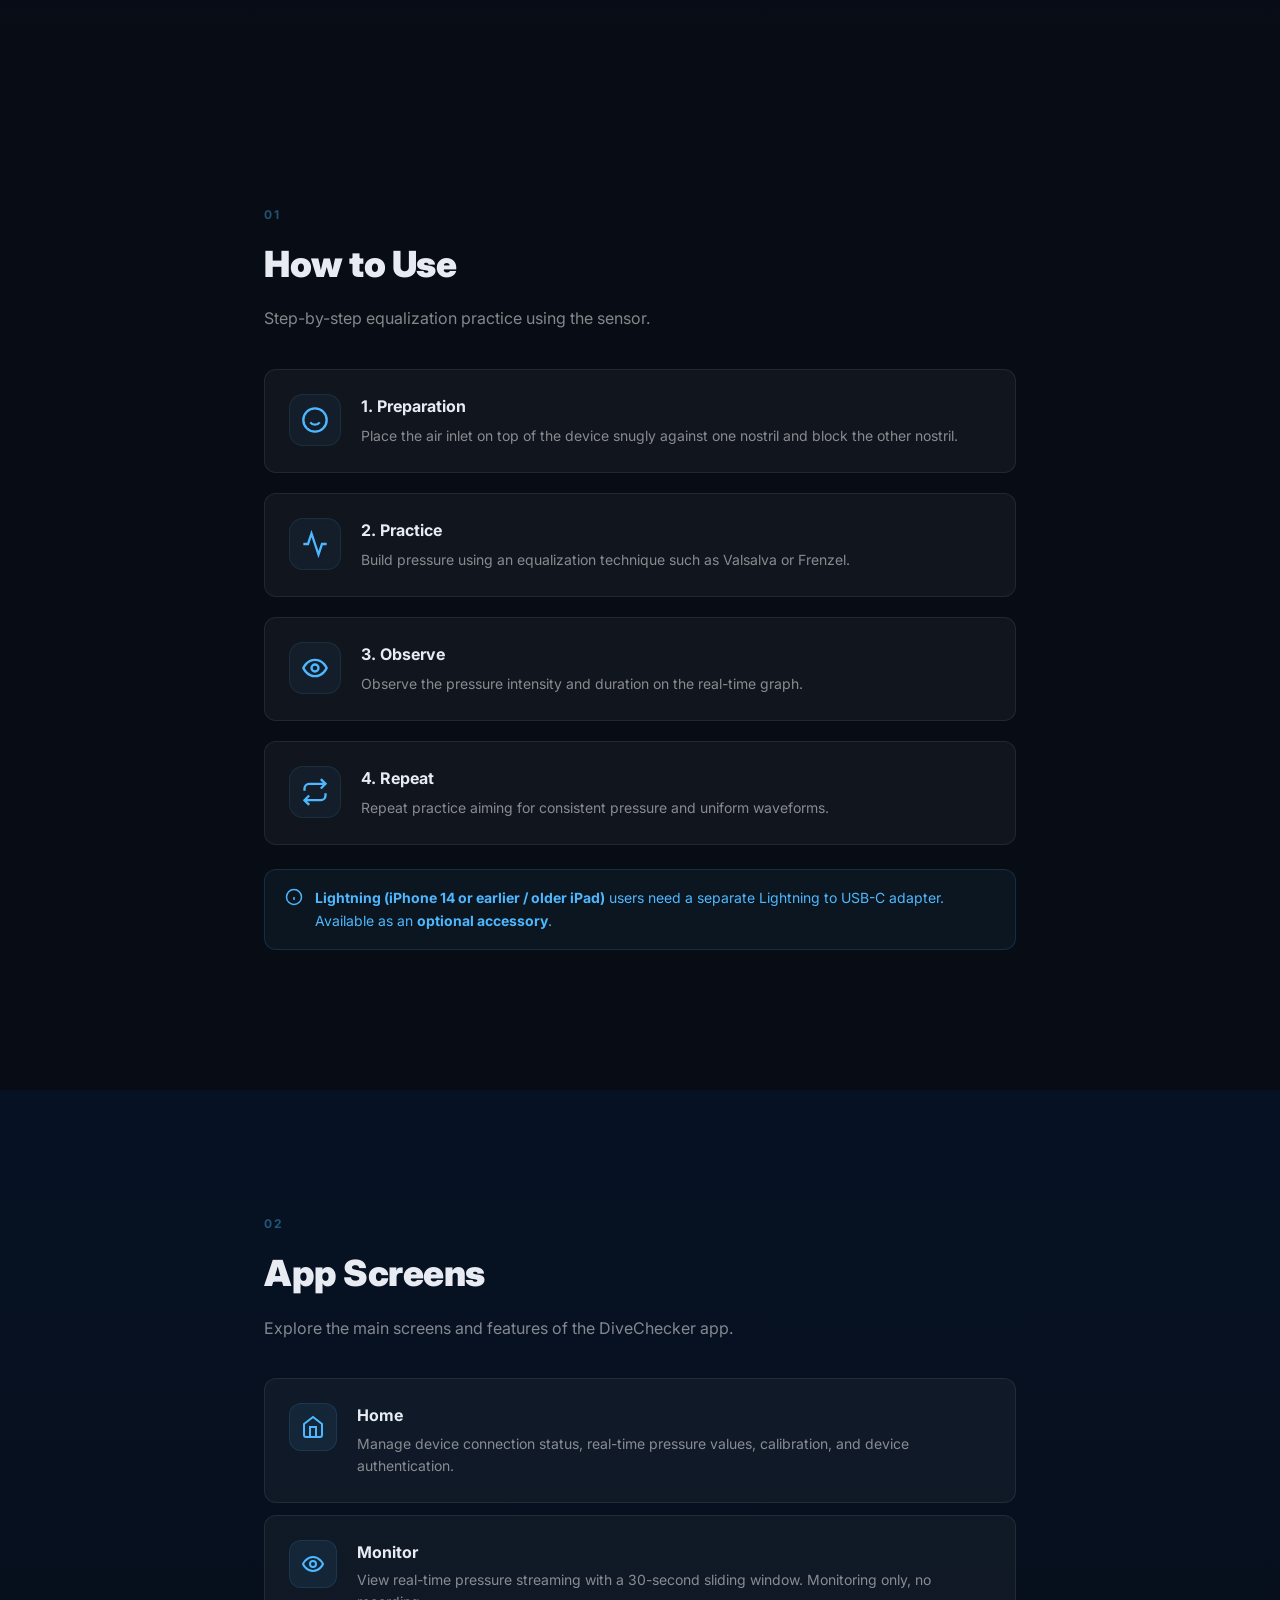
==== commit 7ac91e86: "feat(website): robots.txt + sitemap.xml + canonical URLs for SEO Without these, Google has to discov" ====
--- a/website/index.html
+++ b/website/index.html
@@ -23,6 +23,7 @@
 <meta name="twitter:title" content="DiveChecker — See Your Equalization">
 <meta name="twitter:description" content="Real-time pressure visualization for freediving equalization training. 100Hz sensor, USB zero latency.">
 <meta name="twitter:image" content="https://divechecker.createch.kr/assets/images/og-divechecker.jpg">
+<link rel="canonical" href="https://divechecker.createch.kr/">
 <link rel="preconnect" href="https://fonts.googleapis.com">
 <link rel="preconnect" href="https://fonts.gstatic.com" crossorigin>
 <link href="https://fonts.googleapis.com/css2?family=Inter:wght@300;400;500;600;700;800;900&family=Noto+Sans+KR:wght@300;400;500;600;700;800;900&display=swap" rel="stylesheet">
